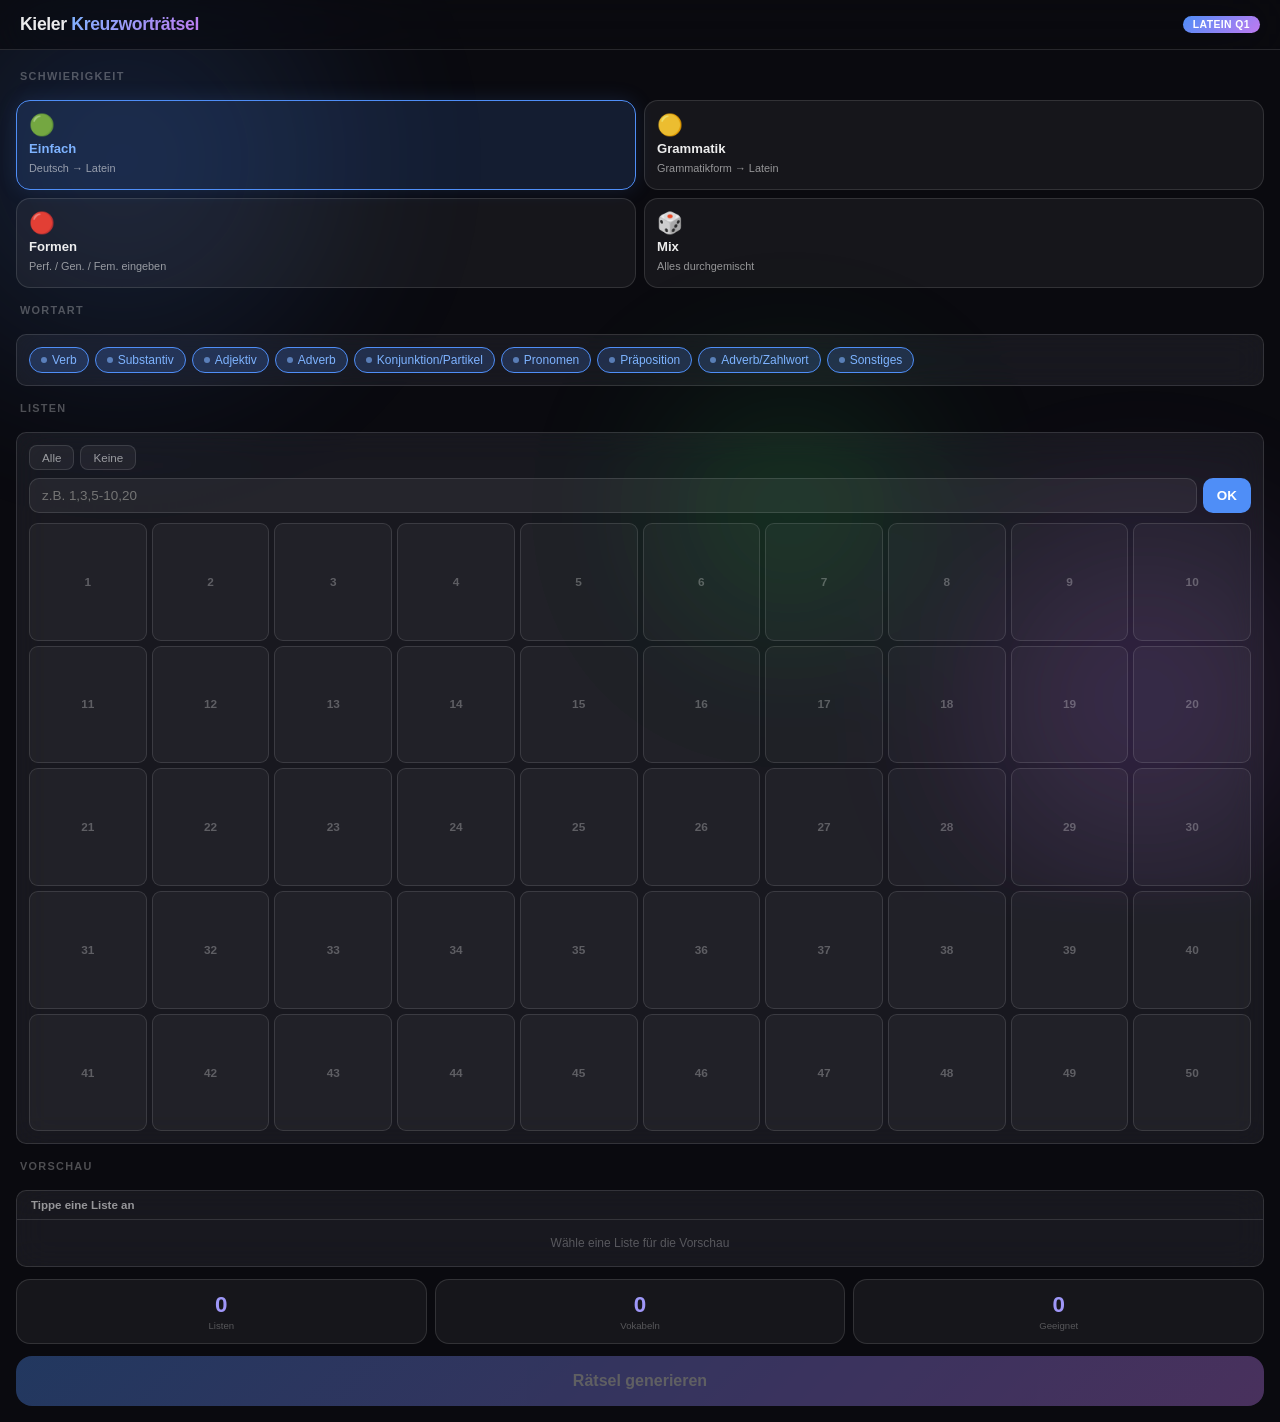
==== index.html @ fdb74901 "Rename kreuzwortratsel_latein.html to index.html" ====
<!DOCTYPE html>
<html lang="de">
<head>
<meta charset="UTF-8">
<meta name="viewport" content="width=device-width, initial-scale=1.0, viewport-fit=cover">
<title>Latein Kreuzworträtsel</title>
<style>
/* ── TOKENS ─────────────────────────────────────────────────────── */
:root {
  --bg0: #0a0a0f;
  --bg1: #111118;
  --tint: rgba(255,255,255,0.06);
  --tint2: rgba(255,255,255,0.10);
  --tint3: rgba(255,255,255,0.16);
  --border: rgba(255,255,255,0.12);
  --border2: rgba(255,255,255,0.20);
  --blue: #4f8ef7;
  --blue2: #7EB3FF;
  --purple: #bf7af0;
  --green: #30d158;
  --red: #ff453a;
  --amber: #ffd60a;
  --tx: rgba(255,255,255,0.92);
  --tx2: rgba(255,255,255,0.55);
  --tx3: rgba(255,255,255,0.28);
  --cs: 40px;
  --r: 16px;
  --r-sm: 10px;
  --blur: blur(24px) saturate(180%);
}

/* ── RESET ── */
*{box-sizing:border-box;margin:0;padding:0;-webkit-tap-highlight-color:transparent}
html,body{min-height:100dvh;background:var(--bg0);color:var(--tx);font-family:-apple-system,BlinkMacSystemFont,'SF Pro Display','Segoe UI',sans-serif;overscroll-behavior:none}

/* ── BACKGROUND BLOBS ── */
.bg-blobs{position:fixed;inset:0;pointer-events:none;z-index:0;overflow:hidden}
.blob{position:absolute;border-radius:50%;filter:blur(80px);opacity:0.18}
.blob1{width:500px;height:500px;background:radial-gradient(circle,#4f8ef7,transparent);top:-10%;left:-10%}
.blob2{width:400px;height:400px;background:radial-gradient(circle,#bf7af0,transparent);bottom:0;right:-5%}
.blob3{width:300px;height:300px;background:radial-gradient(circle,#30d158,transparent);top:40%;left:50%}

/* ── GLASS CARD ── */
.glass{
  background:rgba(255,255,255,0.07);
  backdrop-filter:var(--blur);
  -webkit-backdrop-filter:var(--blur);
  border:1px solid var(--border);
  border-radius:var(--r);
}
.glass-sm{
  background:rgba(255,255,255,0.06);
  backdrop-filter:blur(16px) saturate(160%);
  -webkit-backdrop-filter:blur(16px) saturate(160%);
  border:1px solid var(--border);
  border-radius:var(--r-sm);
}

/* ── LAYOUT ── */
#app{position:relative;z-index:1;min-height:100dvh;display:flex;flex-direction:column}
.view{display:none;flex-direction:column;flex:1}
.view.active{display:flex}

/* ── NAV BAR ── */
.nav{
  padding:env(safe-area-inset-top,14px) 20px 14px;
  padding-top:max(env(safe-area-inset-top),14px);
  display:flex;align-items:center;justify-content:space-between;gap:12px;
  background:rgba(10,10,15,0.7);
  backdrop-filter:blur(30px) saturate(180%);
  -webkit-backdrop-filter:blur(30px) saturate(180%);
  border-bottom:1px solid var(--border);
  flex-shrink:0;
  position:sticky;top:0;z-index:10;
}
.nav-title{font-size:1.1rem;font-weight:700;letter-spacing:-.02em}
.nav-title span{background:linear-gradient(135deg,var(--blue2),var(--purple));-webkit-background-clip:text;-webkit-text-fill-color:transparent;background-clip:text}
.nav-badge{
  font-size:.65rem;font-weight:700;letter-spacing:.04em;
  padding:3px 10px;border-radius:99px;
  background:linear-gradient(135deg,var(--blue),var(--purple));
  color:#fff;
}
.nav-back{
  display:flex;align-items:center;gap:5px;
  color:var(--blue2);font-size:.9rem;font-weight:600;
  background:none;border:none;cursor:pointer;padding:4px 2px;
}
.nav-back svg{width:8px;height:14px}

/* ── SETUP SCROLL ── */
.setup-scroll{flex:1;overflow-y:auto;padding:16px;padding-bottom:max(env(safe-area-inset-bottom),16px);display:flex;flex-direction:column;gap:12px}

/* ── SECTION HEADER ── */
.sec-label{font-size:.68rem;font-weight:700;color:var(--tx3);text-transform:uppercase;letter-spacing:.12em;padding:0 4px;margin-bottom:6px;margin-top:4px}

/* ── MODE CARDS ── */
.mode-grid{display:grid;grid-template-columns:1fr 1fr;gap:8px}
.mode-card{
  padding:14px 12px;border-radius:14px;
  background:rgba(255,255,255,0.05);
  border:1.5px solid var(--border);
  cursor:pointer;transition:all .15s;
  display:flex;flex-direction:column;gap:5px;
  -webkit-user-select:none;user-select:none;
}
.mode-card:active{transform:scale(.97)}
.mode-card.on{
  background:rgba(79,142,247,0.15);
  border-color:var(--blue);
  box-shadow:0 0 20px rgba(79,142,247,0.15);
}
.mc-icon{font-size:1.3rem;line-height:1}
.mc-name{font-size:.82rem;font-weight:700;color:var(--tx)}
.mc-desc{font-size:.68rem;color:var(--tx2);line-height:1.3}
.mode-card.on .mc-name{color:var(--blue2)}

/* ── PILL ROW ── */
.pill-row{display:flex;flex-wrap:wrap;gap:6px}
.pill{
  display:inline-flex;align-items:center;gap:5px;
  padding:5px 11px;border-radius:99px;
  border:1px solid var(--border);
  background:rgba(255,255,255,0.05);
  font-size:.75rem;color:var(--tx2);
  cursor:pointer;transition:all .15s;
  -webkit-user-select:none;user-select:none;
}
.pill.on{background:rgba(79,142,247,0.2);border-color:var(--blue);color:var(--blue2)}
.pill-dot{width:6px;height:6px;border-radius:50%;background:currentColor;opacity:.6}

/* ── LIST GRID ── */
.list-toolbar{display:flex;gap:6px;margin-bottom:8px;flex-wrap:wrap}
.btn-xs{
  padding:5px 12px;border-radius:8px;
  border:1px solid var(--border);
  background:rgba(255,255,255,0.05);
  color:var(--tx2);font-size:.73rem;cursor:pointer;
}
.btn-xs:active{background:rgba(255,255,255,0.1)}
.range-row{display:flex;gap:6px;margin-bottom:10px}
.range-row input{
  flex:1;padding:9px 12px;border-radius:10px;
  border:1px solid var(--border);
  background:rgba(255,255,255,0.06);
  color:var(--tx);font-size:.84rem;outline:none;
  font-family:inherit;
}
.range-row input:focus{border-color:var(--blue)}
.range-row button{
  padding:9px 14px;border-radius:10px;border:none;
  background:var(--blue);color:#fff;font-size:.84rem;cursor:pointer;font-weight:600;
}
.list-grid{display:grid;grid-template-columns:repeat(7,1fr);gap:5px}
@media(min-width:380px){.list-grid{grid-template-columns:repeat(8,1fr)}}
@media(min-width:480px){.list-grid{grid-template-columns:repeat(10,1fr)}}
.lb{
  aspect-ratio:1;border-radius:9px;
  border:1px solid var(--border);
  background:rgba(255,255,255,0.04);
  color:var(--tx3);font-size:.74rem;font-weight:600;
  cursor:pointer;transition:all .12s;
  display:flex;align-items:center;justify-content:center;
}
.lb:active{opacity:.7}
.lb.sel{background:rgba(79,142,247,0.25);border-color:var(--blue);color:var(--blue2)}

/* ── PREVIEW ── */
.preview-bd{max-height:160px;overflow-y:auto}
.prow{display:flex;justify-content:space-between;align-items:flex-start;padding:7px 14px;border-bottom:1px solid var(--border);gap:8px}
.prow:last-child{border-bottom:none}
.p-latin{font-size:.78rem;font-weight:600;color:var(--tx)}
.p-de{font-size:.68rem;color:var(--tx3);margin-top:1px}
.p-cat{font-size:.6rem;font-weight:700;padding:2px 6px;border-radius:99px;white-space:nowrap;flex-shrink:0}
.cv{background:rgba(79,142,247,.2);color:var(--blue2)}
.cs{background:rgba(191,122,240,.2);color:var(--purple)}
.ca{background:rgba(48,209,88,.2);color:var(--green)}
.cd{background:rgba(255,214,10,.2);color:var(--amber)}
.co{background:rgba(255,255,255,.08);color:var(--tx2)}

/* ── STATS ── */
.stats-row{display:flex;gap:8px}
.stat{
  flex:1;padding:12px 8px;text-align:center;border-radius:14px;
  background:rgba(255,255,255,0.05);border:1px solid var(--border);
}
.stat-n{font-size:1.4rem;font-weight:800;background:linear-gradient(135deg,var(--blue2),var(--purple));-webkit-background-clip:text;-webkit-text-fill-color:transparent;background-clip:text}
.stat-l{font-size:.6rem;color:var(--tx3);margin-top:2px}

/* ── GEN BUTTON ── */
.btn-gen{
  padding:16px;border-radius:16px;border:none;
  background:linear-gradient(135deg,var(--blue) 0%,var(--purple) 100%);
  color:#fff;font-size:1rem;font-weight:700;
  cursor:pointer;transition:all .2s;
  box-shadow:0 4px 24px rgba(79,142,247,.3);
  -webkit-user-select:none;user-select:none;
  flex-shrink:0;
}
.btn-gen:active{transform:scale(.98);box-shadow:0 2px 12px rgba(79,142,247,.25)}
.btn-gen:disabled{opacity:.35;cursor:not-allowed;transform:none;box-shadow:none}

/* ── PUZZLE VIEW ── */
.puzzle-scroll{flex:1;overflow-y:auto;padding:12px 12px max(env(safe-area-inset-bottom),16px);display:flex;flex-direction:column;gap:10px}

/* ── PUZZLE HEADER ── */
.pz-hdr{display:flex;align-items:center;justify-content:space-between;gap:8px;flex-wrap:wrap}
.pz-title{font-size:.9rem;font-weight:700;color:var(--tx2)}
.pz-acts{display:flex;gap:6px;flex-wrap:wrap}
.btn-pill{
  padding:7px 13px;border-radius:99px;
  border:1px solid var(--border);
  background:rgba(255,255,255,0.07);
  color:var(--tx2);font-size:.75rem;cursor:pointer;font-weight:600;
  transition:all .15s;
}
.btn-pill:active{background:rgba(255,255,255,0.14)}
.btn-pill.blue{background:rgba(79,142,247,.2);border-color:var(--blue);color:var(--blue2)}
.btn-pill.blue:active{background:rgba(79,142,247,.32)}

/* ── SCORE BAR ── */
.score-bar{
  display:flex;align-items:center;gap:12px;
  padding:12px 16px;border-radius:14px;
  background:rgba(255,255,255,0.05);border:1px solid var(--border);
}
.score-pct{font-size:1.5rem;font-weight:800;background:linear-gradient(135deg,var(--amber),var(--green));-webkit-background-clip:text;-webkit-text-fill-color:transparent;background-clip:text;min-width:44px}
.score-progress{flex:1}
.sp-label{font-size:.68rem;color:var(--tx3);margin-bottom:5px}
.sp-track{height:5px;background:rgba(255,255,255,.08);border-radius:99px;overflow:hidden}
.sp-fill{height:100%;background:linear-gradient(90deg,var(--blue),var(--green));border-radius:99px;transition:width .35s cubic-bezier(.4,0,.2,1);width:0%}

/* ── ACTIVE CLUE BAR ── */
.active-clue{
  padding:10px 14px;border-radius:12px;
  background:rgba(79,142,247,0.12);
  border:1px solid rgba(79,142,247,0.3);
  display:none;gap:10px;align-items:center;
}
.active-clue.show{display:flex}
.ac-num{font-size:.72rem;font-weight:800;color:var(--blue2);min-width:22px;flex-shrink:0}
.ac-body{flex:1;min-width:0}
.ac-clue{font-size:.82rem;color:var(--tx);line-height:1.3;word-break:break-word}
.ac-meta{font-size:.65rem;color:var(--tx3);margin-top:2px}
.ac-dir{font-size:.65rem;font-weight:700;color:var(--blue);flex-shrink:0}

/* ── GRID ── */
.grid-wrap{overflow:auto;-webkit-overflow-scrolling:touch}
.cw-grid{
  display:inline-grid;gap:2px;padding:5px;
  background:rgba(255,255,255,0.04);
  border:1px solid var(--border);
  border-radius:14px;
}
.cell{width:var(--cs);height:var(--cs);position:relative;flex-shrink:0}
.cell.blk{background:rgba(0,0,0,.5);border-radius:4px}
.cell.wht{
  background:rgba(255,255,255,0.07);
  border-radius:4px;
  border:1px solid var(--border);
  cursor:pointer;
  transition:background .1s,border-color .1s;
}
.cell.hi{background:rgba(79,142,247,.18);border-color:rgba(79,142,247,.5)!important}
.cell.sel{background:rgba(79,142,247,.32);border-color:var(--blue)!important}
.cell.ok{background:rgba(48,209,88,.15)!important;border-color:rgba(48,209,88,.5)!important}
.cell.ok input{color:var(--green)!important}
.cell.ng{background:rgba(255,69,58,.15)!important;border-color:rgba(255,69,58,.5)!important}
.cell.ng input{color:var(--red)!important}
.cell-num{position:absolute;top:2px;left:3px;font-size:.48rem;font-weight:700;color:var(--blue2);line-height:1;pointer-events:none;z-index:1;opacity:.85}
.cell input{
  position:absolute;inset:0;width:100%;height:100%;
  background:transparent;border:none;outline:none;
  text-align:center;font-size:.95rem;font-weight:700;color:var(--tx);
  cursor:pointer;text-transform:uppercase;font-family:inherit;
  padding-top:5px;-webkit-user-select:none;user-select:none;
  caret-color:transparent;
}

/* ── CLUE PANELS ── */
.clues-grid{display:grid;grid-template-columns:1fr 1fr;gap:8px}
@media(max-width:440px){.clues-grid{grid-template-columns:1fr}}
.clue-panel{border-radius:14px;overflow:hidden;background:rgba(255,255,255,0.04);border:1px solid var(--border)}
.clue-panel-hd{
  padding:8px 14px;
  background:rgba(255,255,255,.04);border-bottom:1px solid var(--border);
  font-size:.68rem;font-weight:700;color:var(--tx3);text-transform:uppercase;letter-spacing:.1em;
  display:flex;align-items:center;justify-content:space-between;
}
.clue-panel-hd .badge-cnt{color:var(--amber);font-weight:800}
.clue-list{display:flex;flex-direction:column}
.ci{
  padding:8px 12px;border-bottom:1px solid rgba(255,255,255,.04);
  display:flex;gap:8px;cursor:pointer;transition:background .1s;
  -webkit-user-select:none;user-select:none;
}
.ci:last-child{border-bottom:none}
.ci:active{background:rgba(255,255,255,.06)}
.ci.act{background:rgba(79,142,247,.1)}
.ci.done{opacity:.3}
.ci-num{font-size:.72rem;font-weight:800;color:var(--blue2);min-width:20px;padding-top:1px;flex-shrink:0}
.ci-body{flex:1;min-width:0}
.ci-clue{font-size:.78rem;color:var(--tx2);line-height:1.35}
.ci-meta{font-size:.62rem;color:var(--tx3);margin-top:2px;display:flex;gap:5px;align-items:center;flex-wrap:wrap}
.mode-tag{font-size:.58rem;font-weight:700;padding:1px 5px;border-radius:99px}
.mt-easy{background:rgba(48,209,88,.2);color:var(--green)}
.mt-gram{background:rgba(191,122,240,.2);color:var(--purple)}
.mt-conj{background:rgba(255,69,58,.2);color:var(--red)}

/* ── TOAST ── */
.toast{
  position:fixed;bottom:max(env(safe-area-inset-bottom),20px);
  left:50%;transform:translateX(-50%) translateY(16px);
  background:rgba(30,30,40,0.9);
  backdrop-filter:blur(20px);-webkit-backdrop-filter:blur(20px);
  border:1px solid var(--border2);border-radius:99px;
  padding:9px 20px;font-size:.8rem;color:var(--tx);
  box-shadow:0 8px 32px rgba(0,0,0,.4);
  opacity:0;transition:all .28s cubic-bezier(.4,0,.2,1);
  pointer-events:none;z-index:999;white-space:nowrap;
}
.toast.show{opacity:1;transform:translateX(-50%) translateY(0)}

/* ── HIDDEN INPUT ── */
.hidden-inp{position:fixed;opacity:0;width:1px;height:1px;top:50%;left:50%;pointer-events:none;font-size:16px;border:none;background:none;outline:none}

/* ── LOADING ── */
.loading-state{display:flex;flex-direction:column;align-items:center;justify-content:center;flex:1;gap:12px;padding:40px}
.loading-ring{width:36px;height:36px;border:3px solid rgba(255,255,255,.1);border-top-color:var(--blue);border-radius:50%;animation:spin .8s linear infinite}
.loading-txt{font-size:.88rem;color:var(--tx3)}
@keyframes spin{to{transform:rotate(360deg)}}

/* ── SCROLLBAR ── */
::-webkit-scrollbar{width:3px;height:3px}
::-webkit-scrollbar-track{background:transparent}
::-webkit-scrollbar-thumb{background:rgba(255,255,255,.1);border-radius:99px}

/* ── SEPARATOR ── */
hr.rule{border:none;border-top:1px solid var(--border);margin:2px 0}
</style>
</head>
<body>
<div class="bg-blobs"><div class="blob blob1"></div><div class="blob blob2"></div><div class="blob blob3"></div></div>
<div id="app">

<!-- ═══ SETUP VIEW ═══ -->
<div id="vSetup" class="view active">
  <div class="nav">
    <div class="nav-title">Kieler&nbsp;<span>Kreuzworträtsel</span></div>
    <div class="nav-badge">LATEIN Q1</div>
  </div>
  <div class="setup-scroll">

    <div class="sec-label">Schwierigkeit</div>
    <div class="mode-grid" id="modeGrid">
      <div class="mode-card on" data-m="easy" onclick="setMode('easy',this)">
        <div class="mc-icon">🟢</div><div class="mc-name">Einfach</div>
        <div class="mc-desc">Deutsch → Latein</div>
      </div>
      <div class="mode-card" data-m="gram" onclick="setMode('gram',this)">
        <div class="mc-icon">🟡</div><div class="mc-name">Grammatik</div>
        <div class="mc-desc">Grammatikform → Latein</div>
      </div>
      <div class="mode-card" data-m="conj" onclick="setMode('conj',this)">
        <div class="mc-icon">🔴</div><div class="mc-name">Formen</div>
        <div class="mc-desc">Perf. / Gen. / Fem. eingeben</div>
      </div>
      <div class="mode-card" data-m="mix" onclick="setMode('mix',this)">
        <div class="mc-icon">🎲</div><div class="mc-name">Mix</div>
        <div class="mc-desc">Alles durchgemischt</div>
      </div>
    </div>

    <div class="sec-label">Wortart</div>
    <div class="glass-sm" style="padding:12px"><div class="pill-row" id="catFilters"></div></div>

    <div class="sec-label">Listen</div>
    <div class="glass-sm" style="padding:12px">
      <div class="list-toolbar">
        <button class="btn-xs" onclick="selAll()">Alle</button>
        <button class="btn-xs" onclick="selNone()">Keine</button>
      </div>
      <div class="range-row">
        <input id="rangeIn" type="text" placeholder="z.B. 1,3,5-10,20" inputmode="text">
        <button onclick="applyRange()">OK</button>
      </div>
      <div class="list-grid" id="listGrid"></div>
    </div>

    <div class="sec-label">Vorschau</div>
    <div class="glass-sm" style="overflow:hidden;padding:0">
      <div style="padding:8px 14px;border-bottom:1px solid var(--border);display:flex;justify-content:space-between;align-items:center">
        <span style="font-size:.72rem;color:var(--tx2);font-weight:600" id="pvTitle">Tippe eine Liste an</span>
        <span style="font-size:.7rem;color:var(--blue2);font-weight:700" id="pvCount"></span>
      </div>
      <div class="preview-bd" id="pvBody">
        <div style="padding:16px;text-align:center;font-size:.75rem;color:var(--tx3)">Wähle eine Liste für die Vorschau</div>
      </div>
    </div>

    <div class="stats-row">
      <div class="stat"><div class="stat-n" id="stL">0</div><div class="stat-l">Listen</div></div>
      <div class="stat"><div class="stat-n" id="stW">0</div><div class="stat-l">Vokabeln</div></div>
      <div class="stat"><div class="stat-n" id="stF">0</div><div class="stat-l">Geeignet</div></div>
    </div>

    <button class="btn-gen" id="btnGen" onclick="generate()" disabled>Rätsel generieren</button>
  </div>
</div>

<!-- ═══ PUZZLE VIEW ═══ -->
<div id="vPuzzle" class="view">
  <div class="nav">
    <button class="nav-back" onclick="backToSetup()">
      <svg viewBox="0 0 8 14" fill="none"><path d="M7 1L1 7L7 13" stroke="currentColor" stroke-width="2" stroke-linecap="round"/></svg>
      Einstellungen
    </button>
    <div class="nav-badge" id="pzBadge">–</div>
  </div>
  <div class="puzzle-scroll" id="pzScroll">
    <div class="loading-state"><div class="loading-ring"></div><div class="loading-txt">Rätsel wird erstellt…</div></div>
  </div>
</div>

</div>
<input class="hidden-inp" id="hiddenInp" type="text" maxlength="2" autocomplete="off" autocorrect="off" autocapitalize="characters" spellcheck="false">
<div class="toast" id="toast"></div>

<script>
var VD={"1":[["similis","ähnlich","Adjektiv","similis, simile"],["animadvertere","bemerken / vorgehen gegen","Verb","animadvertō, animadvertī, animadversum in"],["impellere","antreiben, veranlassen","Verb","impellō, impulī, impulsum"],["prex","die Bitte","Substantiv","precis f"],["ubī","wo / sobald","Konjunktion/Partikel",""],["oppūgnāre","angreifen","Verb","oppūgnō, oppūgnāvī, oppūgnātum"],["memorāre","erwähnen, berichten","Verb","memorō, memorāvī, memorātum"],["māgnus","groß","Adjektiv","māgna, māgnum"],["causa","die Ursache, die Sache, der Prozess","Substantiv","causae f"],["ūsque","ununterbrochen / seit / bis zu","Adverb","Adv. / ūsque ā/ab / ūsque ad"],["homō","der Mensch","Substantiv","hominis m"],["praesēns","anwesend","Adjektiv","praesēns / Gen. praesentis"],["inīre","hineingehen, beginnen","Verb","ineō, iniī, initum"],["quārtus","der vierte","Adjektiv","quārta, quārtum"],["gerere","ausführen, tragen","Verb","gerō, gessī, gestum"],["adicere","hinzufügen","Verb","adiciō, adiēci, adiectum"],["prīmus","der erste / erstens, zuerst","Adjektiv","prīma, prīmum / prīmō Adv."],["aedis","der Tempel / Pl.: das Haus","Substantiv","aedis f"],["genus","das Geschlecht, die Art","Substantiv","generis n"],["libet","es gefällt","Verb","Perf. libuit"],["caelum","der Himmel","Substantiv","caelī n"],["afficere","versehen mit","Verb","afficiō, affēcī, affectum mit Abl."],["cōnsīdere","sich setzen","Verb","cōnsīdō, cōnsēdī, cōnsessum"],["propter","wegen","Präposition","mit Akk."],["ibī","dort","Konjunktion/Partikel",""]],"2":[["fōns","die Quelle, der Ursprung","Substantiv","fontis m"],["aliēnus","fremd","Adjektiv","aliēna, aliēnum"],["aequus","eben, gleich, gerecht","Adjektiv","aequa, aequum"],["quia","weil","Konjunktion/Partikel",""],["sēcum","mit sich, bei sich","Konjunktion/Partikel","#NAME?"],["amīcus","der Freund","Substantiv","amīcī m"],["centum","hundert","Adverb/Zahlwort","indeklinabel"],["adventus","die Ankunft","Substantiv","adventūs m"],["asper","rau, streng","Adjektiv","aspera, asperum"],["potēns","mächtig, stark","Adjektiv","potēns / Gen. potentis"],["cōnspectus","der Anblick, das Blickfeld","Substantiv","cōnspectūs m"],["nāscī","entstehen, geboren werden / die Tochter/der Sohn","Verb","nāscor, nātus sum / nāta/nātus"],["dominus","der Herr","Substantiv","dominī m"],["quandō","wann","Konjunktion/Partikel",""],["expellere","vertreiben, verbannen","Verb","expellō, expulī, expulsum"],["ē / ex","aus","Präposition","mit Abl."],["initium","der Anfang","Substantiv","initiī n"],["arx","die Burg","Substantiv","arcis f"],["dexter","der rechte","Adjektiv","dextra, dextrum"],["recitāre","vorlesen","Verb","recitō, recitāvī, recitātum"],["īgnōtus","unbekannt","Adjektiv","īgnōta, īgnōtum"],["coniūrātiō","die Verschwörung","Substantiv","coniūrātiōnis f"],["incēdere","hineingehen","Verb","incēdō, incessī, incessum"],["hic","dieser (hier)","Pronomen","haec, hoc / Gen. huius, Dat. huic"],["culpa","die Schuld","Substantiv","culpae f"]],"3":[["vīvus","lebendig","Adjektiv","vīva, vīvum"],["equitātus","die Reiterei","Substantiv","equitātūs m"],["senex","der alte Mann","Substantiv","senis m"],["amīca","die Freundin","Substantiv","amīcae f"],["ipse","(er) selbst","Adjektiv","ipsa, ipsum / Gen. ipsīus, Dat. ipsī"],["vestis","die Kleidung","Substantiv","vestis f"],["lūctus","die Trauer","Substantiv","lūctūs m"],["an","ob, oder etwa","Konjunktion/Partikel",""],["rogāre","bitten, fragen","Verb","rogō, rogāvī, rogātum"],["imperātor","der Feldherr, der Kaiser","Substantiv","imperātōris m"],["aciēs","das Heer (in Schlachtordnung)","Substantiv","aciēī f"],["vix","kaum","Konjunktion/Partikel",""],["quamobrem","warum","Konjunktion/Partikel",""],["nōbilis","adelig, vornehm, berühmt","Adjektiv","nōbilis, nōbile"],["permittere","erlauben, überlassen","Verb","permittō, permīsī, permissum"],["locāre","aufstellen, setzen","Verb","locō, locāvī, locātum"],["abīre","weggehen","Verb","abeō, abiī, abitum"],["trādere","übergeben, überliefern","Verb","trādō, trādidī, trāditum"],["occidere","umkommen","Verb","occidō, occidī, ---"],["sūmere","nehmen","Verb","sūmō, sūmpsī, sūmptum"],["caput","der Kopf, die Hauptstadt","Substantiv","capitis n"],["exter","ausländisch","Adjektiv","extera, exterum"],["aestās","der Sommer","Substantiv","aestātis f"],["dēserere","verlassen, im Stich lassen","Verb","dēserō, dēseruī, dēsertum"],["brevis","kurz","Adjektiv","brevis, breve"]],"4":[["pius","pflichtbewusst, fromm","Adjektiv","pia, pium"],["animus","das Herz, der Geist, der Mut","Substantiv","animī m"],["damnāre","verurteilen wegen","Verb","damnō, damnāvī, damnātum mit Gen."],["cāsus","der Fall, der Zufall","Substantiv","casūs m"],["cōnsequī","nachfolgen, erreichen","Verb","cōnsequor, cōnsecūtus sum"],["dubitāre","zweifeln, zögern","Verb","dubitō, dubitāvī, dubitātum"],["suspīciō","der Verdacht, die Vermutung","Substantiv","suspīciōnis f"],["vehī","sich fortbewegen, fahren","Verb","vehor, vectus sum"],["fingere","sich ausdenken","Verb","fingō, fīnxī, fictum"],["iste","dieser (da)","Pronomen","ista, istud / Gen. istīus, Dat. istī"],["cīvis","der Bürger","Substantiv","cīvis m"],["quod","weil, dass","Konjunktion/Partikel",""],["auctor","der Verursacher, der Anführer, der Verfasser","Substantiv","auctōris m"],["dēsinere","aufhören","Verb","dēsinō, dēsiī, dēsitum"],["patī","(er)leiden, ertragen, zulassen","Verb","patior, passus sum"],["āra","der Altar","Substantiv","ārae f"],["mors","der Tod","Substantiv","mortis f"],["at","aber, jedoch","Konjunktion/Partikel",""],["cōnsuētūdō","die Gewohnheit","Substantiv","cōnsuētūdinis f"],["tacēre","schweigen, verschweigen","Verb","taceō, tacuī, tacitum"],["cōnsistere","haltmachen, sich aufstellen","Verb","cōnsistō, cōnstitī, ---"],["crēdere","glauben, anvertrauen","Verb","crēdo, crēdidī, crēditum"],["dōs","die Mitgift","Substantiv","dōtis f"],["fūr","der Dieb","Substantiv","fūris m"],["mulier","die Frau","Substantiv","mulieris f"]],"5":[["tantus","so groß, so viel / nur","Adjektiv","tanta, tantum / tantum Adv."],["parcus","sparsam","Adjektiv","parca, parcum"],["velut","wie (zum Beispiel)","Konjunktion/Partikel",""],["magis","mehr","Adverb","Adv."],["sine","ohne","Präposition","mit Abl."],["vīta","das Leben","Substantiv","vitae f"],["flūmen","der Fluss","Substantiv","flūminis n"],["negōtium","die Aufgabe","Substantiv","negōtiī n"],["cēnsēre","meinen, einschätzen","Verb","cēnseō, cēnsuī, cēnsum"],["tuus","dein","Adjektiv","tua, tuum"],["cella","die Kammer, der Keller, der Tempelraum","Substantiv","cellae f"],["nōnnūllī","einige, manche","Sonstiges","nōnnūllae, nōnnūlla"],["celer","schnell","Adjektiv","celeris, celere"],["sīcut","(so) wie","Konjunktion/Partikel",""],["iactāre","schleudern / rühmen","Verb","iactō, iactāvī, iactātum"],["tegere","bedecken, verdecken, schützen","Verb","tegō, tēxī, tēctum"],["admittere","hinzuziehen, zulassen","Verb","admittō, admīsī, admissum"],["nī / nisī","wenn nicht, außer","Konjunktion/Partikel",""],["opus","die Arbeit, das Werk","Substantiv","operis n"],["malum","das Übel","Substantiv","malī n"],["addūcere","heranführen, veranlassen","Verb","addūcō, addūxī, adductum"],["simulācrum","die Nachbildung, das Bild","Substantiv","simulācrī n"],["scelerātus","verbrecherisch / der Verbrecher","Substantiv","scelerāta, scelerātum / scelerātī m Subst."],["quīcumque","wer auch immer","Pronomen","quaecumque, quodcumque"],["bōs","das Rind","Substantiv","bovis m / f"]],"6":[["classis","die Flotte","Substantiv","classis f"],["occupāre","besetzen","Verb","occupō, occupāvī, occupātum"],["cōgere","versammeln, zwingen","Verb","cōgō, coēgī, coāctum"],["vīs","die Gewalt, die Kraft, die Menge","Substantiv","Akk. vim, Abl. vī, Pl. vīrēs, vīrium f"],["discēdere","auseinandergehen, weggehen","Verb","discēdō, discessī, discessum"],["parum","(zu) wenig","Adverb","Adv."],["cavēre","sich hüten vor","Verb","caveō, cavī, cautum mit Akk."],["appellāre","nennen","Verb","appellō, appellāvī, appellātum"],["condere","gründen / aufbewahren, verbergen","Verb","condō, condidī, conditum"],["membrum","das Körperteil","Substantiv","membrī n"],["iūrāre","schwören","Verb","iūrō, iūrāvī, iūrātum"],["lībertās","die Freiheit","Substantiv","lībertātis f"],["hinc","von hier","Konjunktion/Partikel",""],["pēior","schlechter","Adjektiv","pēior, pēius"],["sōlācium","der Trost","Substantiv","sōlāciī n"],["cēnāre","essen","Verb","cēnō, cēnāvī, cēnātum"],["nōndum","noch nicht","Konjunktion/Partikel",""],["opīniō","die Meinung, der (gute) Ruf","Substantiv","opīniōnis f"],["historia","die Geschichte, die Geschichtsschreibung","Substantiv","historiae f"],["lingua","die Zunge, die Sprache","Substantiv","linguae f"],["trīgintā","dreißig","Adverb/Zahlwort","indeklinabel"],["ēdūcere","herausführen","Verb","ēdūcō, ēdūxī, ēductum"],["anus","die alte Frau","Substantiv","anūs f"],["occīdere","niederhauen, töten","Verb","occīdō, occīdī, occīsum"],["complēre","anfüllen","Verb","compleō, complēvī, complētum"]],"7":[["quamvīs","auch wenn / beliebig","Konjunktion/Partikel","mit Konj. / ---"],["senātor","der Senator","Substantiv","senātōris m"],["tempus","die (passende) Zeit / die Umstände","Substantiv","temporis n"],["adversus","entgegengesetzt, feindlich / gegen, entgegen","Adjektiv","adversa, adversum / mit Akk."],["sānē","tatsächlich, wirklich","Adverb","Adv."],["sī","wenn, falls","Konjunktion/Partikel",""],["spatium","die Zeit, der Raum, der Zeitraum","Substantiv","spatiī n"],["clāmor","das Geschrei, der Lärm","Substantiv","clāmōris m"],["accendere","anzünden, anfeuern","Verb","accendō, accendī, accēnsum"],["condūcere","zusammenführen, anwerben","Verb","condūcō, condūxī, conductum"],["aeternus","ewig","Adjektiv","aeterna, aeternum"],["praetor","der Prätor","Substantiv","praetōris m"],["clam","heimlich","Adverb","Adv."],["perspicere","genau betrachten, erkennen","Verb","perspiciō, perspēxī, perspectum"],["captīvus","gefangen / der Gefangene","Substantiv","captīva, captīvum / captīvī m"],["conicere","(zusammen)werfen, vermuten","Verb","coniciō, coniēcī, coniectum"],["cor","das Herz","Substantiv","cordis n"],["medius","der mittlere","Adjektiv","media, medium"],["dīligere","lieben, verehren","Verb","dīligō, dīlēxī, dīlēctum"],["refert","es ist wichtig für jemanden","Sonstiges","mit Gen."],["dīgnus","einer Sache würdig","Adjektiv","dīgna, dīgnum mit Abl."],["ille","jener","Pronomen","illa, illud / Gen. illīus, Dat. illī"],["vidērī","(er)scheinen","Verb","videor, vīsus sum"],["neglegere","nicht beachten, vernachlässigen","Verb","neglegō, neglēxī, neglēctum"],["nūptiae","die Hochzeit","Substantiv","nūptiārum f Pl."]],"8":[["posterus","der folgende / der letzte / schließlich","Adjektiv","postera, posterum / postrēmus / postrēmō Adv."],["commovēre","bewegen, veranlassen","Verb","commoveō, commōvī, commōtum"],["cōnspicere","erblicken","Verb","cōnspiciō, cōnspēxī, cōnspectum"],["frūctus","die Frucht, der Ertrag, der Nutzen","Substantiv","frūctūs m"],["mūtāre","verändern, verwandeln","Verb","mūtō, mūtāvī, mūtātum"],["ēicere","hinauswerfen, vertreiben","Verb","ēiciō, ēiēcī, ēiectum"],["pōnere","setzen, (auf)stellen, (hin)legen","Verb","pōnō, posuī, positum"],["cupere","wünschen","Verb","cupiō, cupīvī, cupītum"],["dolus","die List","Substantiv","dolī m"],["aestus","die Flut, die Hitze","Substantiv","aestūs m"],["senātus","der Senat","Substantiv","senātūs m"],["emere","kaufen","Verb","emō, ēmī, ēmptum"],["pār","gleich / ebenso, gleichzeitig","Adjektiv","pār / Gen. paris / pariter Adv."],["cōnsilium","die Beratung, der Rat, der Plan","Substantiv","cōnsiliī n"],["inānis","leer, wertlos","Adjektiv","inānis, ināne"],["ingēns","gewaltig, ungeheuer","Adjektiv","ingēns / Gen. ingentis"],["sēnsus","der Sinn, das Gefühl","Substantiv","sēnsūs m"],["avus","der Großvater","Substantiv","avī m"],["iuventūs","die Jugend","Substantiv","iuventūtis f"],["atque / ac","und","Konjunktion/Partikel",""],["cōnferre","zusammentragen, vergleichen","Verb","cōnferō, cōntulī, collātum"],["haerēre","hängen, steckenbleiben","Verb","haereō, haesī, ---"],["plūs","mehr","Adjektiv","plūs / Gen. plūris"],["cōnscius","eingeweiht in / der Mitwisser","Substantiv","cōnscia, cōnscium / cōnsciī m Subst."],["recēns","frisch, neu","Adjektiv","recēns / Gen. recentis"]],"9":[["compōnere","ordnen, abfassen, vergleichen","Verb","compōnō, composuī, compositum"],["quasi","gleichsam, als ob","Konjunktion/Partikel",""],["audācia","die Frechheit, die Kühnheit","Substantiv","audāciae f"],["ita","so","Konjunktion/Partikel",""],["circumdare","umgeben","Verb","circumdō, circumdedī, circumdatum"],["deinde","dann","Konjunktion/Partikel",""],["peccāre","einen Fehler machen, sündigen","Verb","peccō, peccāvī, peccātum"],["excēdere","hinausgehen","Verb","excēdō, excessī, excessum"],["amāre","lieben","Verb","amō, amāvī, amātum"],["iungere","verbinden, vereinigen","Verb","iungō, iūnxī, iūnctum"],["quisnam","wer denn","Konjunktion/Partikel",""],["tū","du","Pronomen","Dat. tibī, Akk./Abl. tē"],["agere","tun, handeln, betreiben","Verb","agō, ēgī, āctum"],["adhūc","bis jetzt, noch","Konjunktion/Partikel",""],["vulgō","allgemein","Adverb","Adv."],["dēferre","hinbringen, überbringen","Verb","dēferō, dētulī, dēlātum"],["īnfēlīx","unglücklich","Adjektiv","īnfēlīx / Gen. īnfēlīcis"],["flectere","biegen","Verb","flectō, flexī, flexum"],["iterum","wieder(um)","Konjunktion/Partikel",""],["puer","der Junge","Substantiv","puerī m"],["comperīre","erfahren","Verb","comperiō, comperī, compertum"],["committere","anvertrauen / veranstalten","Verb","committō, commīsī, commissum"],["aureus","golden","Adjektiv","aurea, aureum"],["legere","lesen, auswählen","Verb","legō, legī, lēctum"],["pudor","der Anstand","Substantiv","pudōris m"]],"10":[["sinere","(zu)lassen","Verb","sinō, sīvī, situm"],["hūc","hierhin","Konjunktion/Partikel",""],["ōrnāre","ausstatten, schmücken","Verb","ōrnō, ōrnāvī, ōrnātum"],["referre","zurückbringen, berichten","Verb","referō, rettulī, relātum"],["possidēre","besitzen","Verb","possideō, possēdī, possessum"],["pudet","es beschämt","Verb","Perf. puduit"],["imāgō","das Bild","Substantiv","imāginis f"],["metus","die Furcht","Substantiv","metūs m"],["imperāre","befehlen, herrschen über","Verb","imperō, imperāvī, imperātum mit Dat."],["contendere","sich anstrengen, kämpfen / eilen / behaupten","Verb","contendō, contendī, contentum"],["dīvīnus / dīvus","göttlich","Adjektiv","dīvīna, dīvīnum / dīva, dīvum"],["laus","das Lob, der Ruhm","Substantiv","laudis f"],["paulō / paulum","ein wenig","Adverb","Adv."],["extrā","außerhalb von","Präposition","mit Akk."],["obsecrāre","anflehen","Verb","obsecrō, obsecrāvī, obsecrātum"],["currus","der Wagen","Substantiv","currūs m"],["omittere","aufgeben, weglassen","Verb","omittō, omīsī, omissum"],["ruere","eilen, stürmen, stürzen","Verb","ruō, ruī, rutum"],["dēdere","übergeben, ausliefern","Verb","dēdō, dēdidī, dēditum"],["aedificāre","bauen","Verb","aedificō, aedificāvī, aedificātum"],["scelus","das Verbrechen","Substantiv","sceleris n"],["līber","frei","Adjektiv","lībera, līberum"],["verbum","das Wort, die Äußerung","Substantiv","verbī n"],["lectus","das Bett, die Liege","Substantiv","lectī m"],["-ve","oder","Konjunktion/Partikel",""]],"11":[["ob","wegen, für","Präposition","mit Akk."],["latus","die Seite, die Flanke","Substantiv","lateris n"],["trānsīre","hinübergehen, überschreiten","Verb","trānseō, trānsiī, trānsitum"],["offerre","entgegenbringen, anbieten","Verb","offerō, obtulī, oblātum"],["reliquus","übrig","Adjektiv","reliqua, reliquum"],["dēesse","abwesend sein, fehlen","Sonstiges","dēsum, dēfuī, ---"],["esse","sein, sich befinden","Sonstiges","sum, fuī, ---"],["pars","der Teil, die Seite","Substantiv","partis f"],["nōlle","nicht wollen","Verb","nōlō, nōluī, ---"],["dēscendere","herabsteigen","Verb","dēscendō, dēscendī, dēscēnsum"],["procul","(von) fern","Konjunktion/Partikel",""],["exemplum","das Beispiel, das Vorbild","Substantiv","exemplī n"],["sacerdōs","der Priester / die Priesterin","Substantiv","sacerdōtis m / f"],["sequī","jemandem folgen","Verb","sequor, secūtus sum mit Akk."],["mōns","der Berg","Substantiv","montis m"],["forte","zufällig","Adverb","Adv."],["dē","von, über","Präposition","mit Abl."],["vīcus","das Dorf, die Gasse","Substantiv","vīcī m"],["plēbs","das (einfache) Volk","Substantiv","plēbis f"],["cōnfīdere","vertrauen","Verb","cōnfīdō, cōnfīsus sum"],["subitō","plötzlich","Adverb","Adv."],["turbāre","durcheinanderbringen","Verb","turbō, turbāvī, turbātum"],["paene","fast","Konjunktion/Partikel",""],["fīdūcia","das Vertrauen","Substantiv","fīdūciae f"],["parcere","jemanden schonen, etwas sparen","Verb","parcō, pepercī, --- mit Dat."]],"12":[["prō","für, anstelle von","Präposition","mit Abl."],["sīdus","der Stern, das Sternbild","Substantiv","sīderis n"],["dīves","reich","Adjektiv","dīves / Gen. dīvitis"],["orbis","der (Kreis)lauf / der Erdkreis, die Welt","Substantiv","orbis m"],["prīnceps","der führende Mann","Substantiv","prīncipis m"],["laetus","fröhlich","Adjektiv","laeta, laetum"],["incertus","unsicher","Adjektiv","incerta, incertum"],["pectus","die Brust, das Herz","Substantiv","pectoris n"],["spīritus","der Atem, der Geist","Substantiv","spiritūs m"],["multī","viele / (um) viel / viel, sehr","Adverb","multae, multa / multō/multum Adv."],["tribuere","zuteilen, schenken","Verb","tribuō, tribuī, tribūtum"],["gladius","das Schwert","Substantiv","gladiī m"],["prīvātus","privat, persönlich","Adjektiv","prīvāta, prīvātum"],["turpis","hässlich, schändlich","Adjektiv","turpis, turpe"],["ēiusmodī","derartig, so beschaffen","Adverb/Zahlwort","indeklinabel"],["quīdam","ein (gewisser) / Pl.: einige","Pronomen","quaedam, quoddam Adj. / quiddam Subst."],["rēgnum","die Königsherrschaft, das Königreich","Substantiv","rēgnī n"],["comes","der Begleiter","Substantiv","comitis m"],["facinus","die Tat, die Untat","Substantiv","facinoris n"],["campus","das Feld","Substantiv","campī m"],["īnfestus","feindlich","Adjektiv","īnfesta, īnfestum"],["incendere","anzünden, anfeuern","Verb","incendō, incendī, incēnsum"],["hercule(s)","beim Herkules","Konjunktion/Partikel",""],["alere","ernähren, großziehen","Verb","alō, aluī, altum"],["dolēre","schmerzen / Schmerz empfinden","Verb","doleō, doluī, ---"]],"13":[["inquam","ich sag(t)e","Verb","3. Pers. Sg. inquit"],["neque / nec","und nicht, auch nicht / weder ... noch","Konjunktion/Partikel","neque…neque / nec…nec"],["suspicārī","vermuten","Verb","suspicor, suspicātus sum"],["perniciēs","das Verderben, die Vernichtung","Substantiv","perniciēī f"],["alter","der eine, der andere (von zweien)","Adjektiv","altera, alterum / Gen. alterīus"],["īgnārus","unwissend","Adjektiv","īgnāra, īgnārum"],["humus","der (Erd-)Boden","Substantiv","humī f"],["passus","der Schritt","Substantiv","passūs m"],["avāritia","der Geiz, die Habgier","Substantiv","avāritiae f"],["spērāre","hoffen, erwarten","Verb","spērō, spērāvī, spērātum"],["adiungere","hinzufügen, anschließen","Verb","adiungō, adiūnxī, adiūnctum"],["forīs","draußen","Konjunktion/Partikel",""],["studium","die Begeisterung, die Beschäftigung","Substantiv","studiī n"],["ūllus","irgendein","Adjektiv","ūlla, ūllum / Gen. ūllīus, Dat. ūllī"],["studēre","studieren, sich bemühen um","Verb","studeō, studuī, --- mit Dat."],["pāx","der Frieden","Substantiv","pācis f"],["fēmina","die Frau","Substantiv","fēminae f"],["parēre","gehorchen","Verb","pareō, paruī, ---"],["ācer","scharf, heftig","Adjektiv","ācris, ācre"],["improbus","schlecht, unanständig","Adjektiv","improba, improbum"],["accipere","erhalten, annehmen","Verb","accipiō, accēpī, acceptum"],["cūnctī","alle (zusammen)","Sonstiges","cūnctae, cūncta"],["invenīre","(er)finden","Verb","inveniō, invēnī, inventum"],["hīc","hier","Konjunktion/Partikel",""],["iacēre","liegen","Verb","iaceō, iacuī, ---"]],"14":[["honestus","ehrenhaft","Adjektiv","honesta, honestum"],["fūnus","das Begräbnis, der Untergang","Substantiv","fūneris n"],["necessārius","notwendig","Adjektiv","necessāria, necessārium"],["praebēre","geben, hinhalten / sich zeigen","Verb","praebeō, praebuī, praebitum / sē praebēre"],["potis","stark, möglich / eher, lieber","Adjektiv","potis, pote / potius Adv."],["intrā","innerhalb von","Präposition","mit Akk."],["āctiō","die Tätigkeit","Substantiv","āctiōnis f"],["exīre","herausgehen","Verb","exeō, exiī, exitum"],["praeferre","vorziehen","Verb","praeferō, praetulī, praelātum"],["gemitus","das Seufzen","Substantiv","gemitūs m"],["mīlle","tausend","Substantiv","Sg. indeklinabel / Pl. mīlia, mīlium n"],["praedicāre","behaupten","Verb","praedicō, praedicāvī, praedicātum"],["leō","der Löwe","Substantiv","leōnis m"],["convertere","umwenden","Verb","convertō, convertī, conversum"],["dēfendere","abwehren, verteidigen","Verb","dēfendō, dēfendī, dēfēnsum"],["dēsīderāre","ersehnen","Verb","dēsīderō, dēsīderāvī, dēsīderātum"],["quālis","was für ein / solch ein ... wie","Adjektiv","quālis, quāle / tālis … quālis"],["ostendere","zeigen","Verb","ostendō, ostendī, ostentum"],["indicium","die Anzeige, das Zeichen","Substantiv","indiciī n"],["ūsus","der Nutzen, die Nutzung","Substantiv","ūsūs m"],["sinister","der linke","Adjektiv","sinistra, sinistrum"],["coniungere","verbinden, vereinigen","Verb","coniungō, coniūnxī, coniūnctum"],["fātum","der Götterspruch, das Schicksal","Substantiv","fātī n"],["eques","der Reiter","Substantiv","equitis m"],["audēre","wagen","Verb","audeō, ausus sum"]],"15":[["inter","zwischen, unter, während","Präposition","mit Akk."],["sēdēs","der (Wohn-)Sitz","Substantiv","sēdis f"],["lūmen","das (Augen-)Licht","Substantiv","lūminis n"],["persequī","verfolgen","Verb","persequor, persecūtus sum"],["cūria","die Kurie (Sitzungsgebäude des Senats)","Substantiv","cūriae f"],["urbs","die Stadt (Rom)","Substantiv","urbis f"],["apud","(nahe) bei","Präposition","mit Akk."],["exercitus","das Heer","Substantiv","exercitūs m"],["aliter","anders, sonst","Konjunktion/Partikel",""],["victōria","der Sieg","Substantiv","victōriae f"],["epistula","der Brief","Substantiv","epistulae f"],["optāre","wünschen","Verb","optō, optāvī, optātum"],["dēpōnere","ablegen","Verb","dēpōnō, dēposuī, dēpositum"],["nēve / neu","und nicht, auch nicht","Konjunktion/Partikel",""],["sermō","die Äußerung, das Gespräch, die Sprache","Substantiv","sermōnis m"],["plūrēs","mehrere","Adjektiv","plūrēs, plūra"],["grandis","groß, bedeutend","Adjektiv","grandis, grande"],["Rōmānus","römisch / der Römer","Substantiv","Rōmāna, Rōmānum / Rōmānī m Subst."],["corrumpere","verderben, bestechen","Verb","corrumpō, corrūpī, corruptum"],["cārus","lieb, teuer","Adjektiv","cāra, cārum"],["tuērī","anschauen, schützen","Verb","tueor, tuitus sum"],["fugere","fliehen, meiden","Verb","fugiō, fūgī, ---"],["dēmōnstrāre","zeigen, beweisen","Verb","dēmōnstrō, dēmōnstrāvī, dēmōnstrātum"],["virtūs","die Tugend, die Tüchtigkeit, die Tapferkeit","Substantiv","virtūtis f"],["remanēre","(zurück)bleiben","Verb","remaneō, remānsī, ---"]],"16":[["populus","das Volk","Substantiv","populī m"],["oculus","das Auge","Substantiv","oculī m"],["celeritās","die Schnelligkeit","Substantiv","celeritātis f"],["religiō","die Frömmigkeit, der Glaube, die (Gottes-)Verehrung","Substantiv","religiōnis f"],["fallere","täuschen, betrügen","Verb","fallō, fefellī, ---"],["sinus","der Bogen, die Brust, die Bucht","Substantiv","sinūs m"],["dea","die Göttin","Substantiv","deae f"],["portus","der Hafen","Substantiv","portūs m"],["marītus","der Ehemann","Substantiv","marītī m"],["diēs","der Tag","Substantiv","diēī m"],["putāre","glauben, meinen / halten für","Verb","putō, putāvī, putātum"],["querī","klagen, (sich) beklagen","Verb","queror, questus sum"],["cēna","die Mahlzeit","Substantiv","cēnae f"],["cōnsulere","um Rat fragen / sorgen für","Verb","cōnsulō, cōnsuluī, cōnsultum mit Akk./Dat."],["īra","der Zorn","Substantiv","īrae f"],["officium","die Pflicht, der Dienst","Substantiv","officiī n"],["respondēre","antworten","Verb","respondeō, respondī, respōnsum"],["egō","ich","Pronomen","Dat. mihī, Akk./Abl. mē"],["ēgredī","herausgehen","Verb","ēgredior, ēgressus sum"],["soror","die Schwester","Substantiv","sorōris f"],["lātus","breit, weit","Adjektiv","lāta, lātum"],["versārī","sich aufhalten","Verb","versor, versātus sum"],["hospes","der Gast, der Gastgeber","Substantiv","hospitis m"],["ōdisse","hassen","Verb","---, ōdī, ōsum"],["bibere","trinken","Verb","bibō, bibī"]],"17":[["opportūnus","geeignet, günstig","Adjektiv","opportūna, opportūnum"],["cōnsul","der Konsul","Substantiv","cōnsulis m"],["turris","der Turm","Substantiv","turris f"],["libenter","gern","Konjunktion/Partikel",""],["plūrimī","die meisten / am meisten","Adverb","plūrimae, plūrima / plūrimum Adv."],["manus","die Hand / die Schar","Substantiv","manūs f"],["exspectāre","(er)warten","Verb","exspectō, exspectāvī, exspectātum"],["idōneus","geeignet, passend","Adjektiv","idōnea, idōneum"],["stultus","dumm","Adjektiv","stulta, stultum"],["aliquis","irgendjemand","Pronomen","aliquid / Gen. alicuius"],["dēficere","schwach werden, zu Ende gehen, verlassen","Verb","dēficiō, dēfēcī, dēfectum"],["prōtinus","sofort","Konjunktion/Partikel",""],["nūntiāre","melden","Verb","nūntiō, nūntiāvī, nūntiātum"],["persuādēre","jemanden überreden, überzeugen","Verb","persuādeō, persuāsī, persuāsum mit Dat."],["mercēs","der Lohn","Substantiv","mercēdis f"],["habēre","haben, halten (für)","Verb","habeō, habuī, habitum"],["beneficium","die gute Tat","Substantiv","beneficiī n"],["ingenium","die Begabung, der Charakter","Substantiv","ingeniī n"],["familiāris","freundschaftlich, vertraut / der Freund","Substantiv","familiāris, familiāre Adj. / familiāris m Subst."],["septimus","der siebte","Adjektiv","septima, septimum"],["bellum","der Krieg","Substantiv","bellī n"],["tangere","berühren","Verb","tangō, tetigī, tāctum"],["praeceps","steil / schnell, überstürzt","Adjektiv","praeceps / Gen. praecipitis"],["resistere","Widerstand leisten","Verb","resistō, restitī, ---"],["falsus","falsch","Adjektiv","falsa, falsum"]],"18":[["frōns","die Stirn, die Vorderseite","Substantiv","frontis m"],["venīre","kommen","Verb","veniō, vēnī, ventum"],["minor","kleiner / weniger","Adverb","minor, minus / minus Adv."],["sponte meā","von selbst","Sonstiges","sponte tuā, sponte suā"],["mātūrus","reif","Adjektiv","mātūra, mātūrum"],["armātus","bewaffnet","Adjektiv","armāta, armātum"],["quotiēns","wie oft, so oft","Konjunktion/Partikel",""],["dare","geben","Verb","dō, dedī, datum"],["vērus","wahr, echt, richtig / wirklich, aber","Adjektiv","vēra, vērum / vērō Adv."],["tam","so / so … wie","Konjunktion/Partikel","tam … quam"],["mēcum","mit mir","Konjunktion/Partikel","#NAME?"],["repetere","zurückfordern, wiederholen","Verb","repetō, repetīvī, repetītum"],["loquī","sprechen","Verb","loquor, locūtus sum"],["cognōscere","erkennen","Verb","cognōscō, cognōvī, cognitum"],["incolumis","unverletzt, wohlbehalten","Adjektiv","incolumis, incolume"],["īgnōrāre","nicht kennen, nicht wissen","Verb","īgnōrō, īgnōrāvī, īgnōrātum"],["occultus","geheim, verborgen","Adjektiv","occulta, occultum"],["silva","der Wald","Substantiv","silvae f"],["flēre","(be)weinen","Verb","fleō, flēvī, flētum"],["dēlectāre","erfreuen","Verb","dēlectō, dēlectāvī, delectātum"],["nōmināre","nennen","Verb","nōminō, nōmināvī, nōminātum"],["cupidus","(be)gierig nach","Adjektiv","cupida, cupidum mit Gen."],["lēgātus","der Gesandte","Substantiv","lēgātī m"],["cūra","die Sorge, die Pflege","Substantiv","cūrae f"],["īnsula","die Insel / der Wohnblock","Substantiv","īnsulae f"]],"19":[["posteā","später","Adverb","Adv."],["prōdūcere","(vor)führen","Verb","prōdūcō, prōdūxī, prōductum"],["beātus","glücklich","Adjektiv","beāta, beātum"],["petere","erstreben, bitten, verlangen","Verb","petō, petīvī, petītum"],["nūbere","jemanden heiraten","Verb","nūbō, nūpsī, nūptum mit Dat."],["totiēns","so oft","Konjunktion/Partikel",""],["frangere","zerbrechen","Verb","frangō, frēgī, frāctum"],["sīc","so","Konjunktion/Partikel",""],["dīvidere","teilen, trennen","Verb","dīvidō, dīvīsī, dīvīsum"],["placēre","gefallen / es gefällt","Verb","placeō, placuī, placitum / placet"],["intrāre","eintreten, betreten","Verb","intrō, intrāvī, intrātum"],["experīrī","erfahren, versuchen","Verb","experior, expertus sum"],["nō(vi)sse","wissen, kennen","Verb","---, nōvī, ---"],["morbus","die Krankheit","Substantiv","morbī m"],["īgnis","das Feuer","Substantiv","īgnis m"],["mēns","der Geist, der Verstand","Substantiv","mentis f"],["ut","wie / (so)dass, damit","Konjunktion/Partikel","mit Ind./Konj."],["māior","größer","Adjektiv","māior, māius"],["ēmittere","herausschicken, freilassen","Verb","ēmittō, ēmīsī, ēmissum"],["comprehendere","ergreifen, begreifen","Verb","comprehendō, comprehendī, comprehēnsum"],["abesse","weg sein","Sonstiges","absum, āfuī, ---"],["paucī","wenige","Sonstiges","paucae, pauca"],["equidem","ich allerdings","Konjunktion/Partikel",""],["īnstāre","bevorstehen, hart zusetzen","Verb","īnstō, īnstitī, ---"],["acerbus","bitter","Adjektiv","acerba, acerbum"]],"20":[["iūdex","der Richter","Substantiv","iūdicis m"],["speciēs","das Aussehen","Substantiv","speciēī f"],["stāre","stehen","Verb","stō, stetī, statum"],["anteā","vorher, früher","Adverb","Adv."],["sōl","die Sonne","Substantiv","sōlis m"],["addere","hinzufügen","Verb","addō, addidī, additum"],["attingere","berühren","Verb","attingō, attigī, attāctum"],["quīnque","fünf","Adverb/Zahlwort","indeklinabel"],["requīrere","suchen nach, fragen nach","Verb","requīrō, requīsīvī, requīsītum"],["castra","das Lager","Substantiv","castrōrum n Pl."],["-que","und / sowohl … als auch","Konjunktion/Partikel","-que … -que"],["memoria","die Erinnerung / die Zeit","Substantiv","memoriae f"],["precārī","bitten","Verb","precor, precātus sum"],["aspicere","erblicken","Verb","aspiciō, aspēxī, aspectum"],["inimīcus","feindlich / der Feind","Substantiv","inimīca, inimīcum / inimīcī m"],["forum","der Marktplatz","Substantiv","forī n"],["perdere","verlieren, zugrunde richten","Verb","perdō, perdidī, perditum"],["venia","die Gnade, die Verzeihung, die Erlaubnis","Substantiv","veniae f"],["nōs","wir","Sonstiges","Dat./Abl. nōbīs, Akk. nōs"],["commodum","die Bequemlichkeit, der Vorteil","Substantiv","commodī n"],["obtinēre","haben, halten","Verb","obtineō, obtinuī, obtentum"],["fatērī","bekennen","Verb","fateor, fassus sum"],["cornū","das Horn, der Heeresflügel","Substantiv","cornūs n"],["in","in, gegen / in, auf","Präposition","mit Akk. / mit Abl."],["miser","arm, elend","Adjektiv","misera, miserum"]],"21":[["inopia","der Mangel, die Not","Substantiv","inopiae f"],["imprīmīs","besonders, vor allem","Konjunktion/Partikel",""],["ergō","also","Konjunktion/Partikel",""],["sentīre","fühlen, meinen","Verb","sentiō, sēnsī, sēnsum"],["melior","besser","Adjektiv","melior, melius"],["equus","das Pferd","Substantiv","equī m"],["pauper","arm","Adjektiv","pauper / Gen. pauperis"],["lītus","der Strand, die Küste","Substantiv","lītoris n"],["nihil / nīl","nichts, gar nicht","Konjunktion/Partikel",""],["itaque","deshalb","Konjunktion/Partikel",""],["vetus","alt","Adjektiv","vetus / Gen. veteris"],["ōrāre","bitten, beten","Verb","ōrō, ōrāvī, ōrātum"],["bonum","das Gut(e)","Substantiv","bonī n"],["redīre","zurückgehen, zurückkehren","Verb","redeō, rediī, reditum"],["corpus","der Körper, der Leichnam","Substantiv","corporis n"],["saevus","wild, wütend","Adjektiv","saeva, saevum"],["prōmittere","versprechen","Verb","prōmittō, prōmīsī, promissum"],["iūcundus","angenehm, erfreulich","Adjektiv","iūcunda, iūcundum"],["et","und, auch / sowohl ... als auch","Sonstiges","et ... et"],["patēre","offenstehen, sich erstrecken","Verb","pateō, patuī, ---"],["anima","der Atem, die Seele, das Leben","Substantiv","animae f"],["lēgātiō","die Gesandtschaft","Substantiv","lēgātiōnis f"],["pretium","der Preis, der Wert, das Geld","Substantiv","pretiī n"],["mūnus","die Aufgabe, das Geschenk","Substantiv","mūneris n"],["nōmen","der Name","Substantiv","nōminis n"]],"22":[["posterī","die Nachkommen","Substantiv","posterōrum m"],["apertus","offen","Adjektiv","aperta, apertum"],["praesidium","der Schutz, der (Wach-)Posten","Substantiv","praesidiī n"],["inīquus","ungerecht","Adjektiv","inīqua, inīquum"],["vindicāre","bestrafen","Verb","vindicō, vindicāvī, vindicātum"],["ultrō","freiwillig, von sich aus","Adverb","Adv."],["āēr","die Luft","Substantiv","āeris m"],["decem","zehn","Adverb/Zahlwort","indeklinabel"],["supplicium","das Bitten, die Strafe, die Hinrichtung","Substantiv","suppliciī n"],["suus","sein, ihr","Adjektiv","sua, suum"],["vincere","(be)siegen","Verb","vincō, vīcī, victum"],["cōnscrībere","aufschreiben, verfassen","Verb","cōnscrībō, cōnscrīpsī, cōnscrīptum"],["saeculum","die Zeit, das Zeitalter","Substantiv","saeculī n"],["laetitia","die Freude","Substantiv","laetitiae f"],["tempestās","der Sturm, das (Un-)Wetter","Substantiv","tempestātis f"],["locus","der Ort","Substantiv","locī m, Pl. loca n"],["nūmen","die Gottheit, der göttliche Wille","Substantiv","nūminis n"],["iūdicāre","(be)urteilen","Verb","iūdicō, iudicāvī, iūdicātum"],["circum","um ... herum","Präposition","mit Akk."],["fābula","die Erzählung, die Geschichte, das Theaterstück","Substantiv","fābulae f"],["via","der Weg, die Straße","Substantiv","viae f"],["accidere","geschehen","Verb","accidō, accidī, ---"],["āmittere","aufgeben, verlieren","Verb","āmittō, āmīsī, āmissum"],["aestimāre","einschätzen","Verb","aestimō, aestimāvī, aestimātum"],["exstinguere","auslöschen, vernichten","Verb","exstinguō, extīnxī, extīnctum"]],"23":[["servāre","retten vor","Verb","servō, servāvī, servātum ā/ab"],["gravis","schwer, ernst","Adjektiv","gravis, grave"],["cōnārī","versuchen","Verb","cōnor, cōnātus sum"],["pater","der Vater / die Senatoren","Substantiv","patris m / patrēs cōnscrīptī m Pl."],["dēligere","auswählen","Verb","dēligō, dēlēgī, dēlectum"],["vīnum","der Wein","Substantiv","vīnī n"],["grātus","dankbar, willkommen","Adjektiv","grāta, grātum"],["corripere","ergreifen, an sich reißen","Verb","corripiō, corripuī, correptum"],["satis","genug","Adverb","Adv."],["potestās","die Macht, die Amtsgewalt","Substantiv","potestātis f"],["etsī","auch wenn","Konjunktion/Partikel",""],["supplex","bittend","Adjektiv","supplex / Gen. supplicis"],["immortālis","unsterblich","Adjektiv","immortālis, immortāle"],["salūs","die Gesundheit, die Rettung, das Glück / der Gruß","Substantiv","salūtis f"],["exigere","fordern, vollenden","Verb","exigō, exēgī, exāctum"],["collum","der Hals","Substantiv","collī n"],["quattuor","vier","Adverb/Zahlwort","indeklinabel"],["tēctum","das Dach, das Haus","Substantiv","tēctī n"],["līberī","die Kinder","Substantiv","līberōrum m Pl."],["premere","(unter)drücken, bedrängen","Verb","premō, pressī, pressum"],["crīmen","das Verbrechen, die Beschuldigung","Substantiv","crīminis n"],["auctōritās","das Ansehen, der Einfluss, die Macht","Substantiv","auctōritātis f"],["tēcum","mit dir","Konjunktion/Partikel","#NAME?"],["honor / honōs","die Ehre, das Ehrenamt","Substantiv","honōris m"],["aurum","das Gold","Substantiv","aurī n"]],"24":[["opera","die Arbeit","Substantiv","operae f"],["summus","der oberste, der höchste","Adjektiv","summa, summum"],["paulātim","allmählich","Adverb","Adv."],["īnsequī","(ver)folgen","Verb","īnsequor, īnsecūtus sum"],["necesse est","es ist notwendig","Konjunktion/Partikel",""],["noster","unser","Adjektiv","nostra, nostrum"],["aura","die Luft","Substantiv","aurae f"],["ēgregius","hervorragend","Adjektiv","ēgregia, ēgregium"],["alius","ein anderer / der eine … der andere","Sonstiges","alia, aliud / Gen. alterīus"],["saxum","der Fels, der Stein","Substantiv","saxī n"],["condiciō","die Bedingung, die Lage","Substantiv","condiciōnis f"],["ūnus","ein (einziger) / zusammen","Adjektiv","ūna, ūnum / Gen. ūnīus / ūnā Adv."],["iūs","das Recht","Substantiv","iūris n"],["ars","die Kunst, die Eigenschaft","Substantiv","artis f"],["porta","die Tür","Substantiv","portae f"],["dīligēns","sorgfältig","Adjektiv","dīligēns / Gen. dīligentis"],["malus","schlecht","Adjektiv","mala, malum / male Adv."],["mortuus","tot","Adjektiv","mortua, mortuum"],["ōtium","die Freizeit, die Freizeitbeschäftigung","Substantiv","ōtiī n"],["dēbēre","müssen, sollen, schulden","Verb","dēbeō, dēbuī, dēbitum"],["ferrum","das Eisen, die Waffe (aus Eisen), das Schwert","Substantiv","ferrī n"],["impetus","der Angriff, der Schwung","Substantiv","impetūs m"],["nūper","neulich","Konjunktion/Partikel",""],["flāgitium","die Schande, die Schandtat","Substantiv","flāgitiī n"],["rēgius","königlich","Adjektiv","rēgia, rēgium"]],"25":[["per","durch","Präposition","mit Akk."],["valē","lebe wohl","Konjunktion/Partikel",""],["cēterī","die übrigen / übrigens","Adverb","cēterae, cētera / cēterum Adv."],["narrāre","erzählen","Verb","narrō, narrāvī, narrātum"],["amīcitia","die Freundschaft","Substantiv","amīcitiae f"],["posse","können","Sonstiges","possum, potuī, ---"],["eō","dorthin","Konjunktion/Partikel",""],["vehere","tragen, herbeibringen","Verb","vehō, vēxī, vectum"],["pulcher","schön","Adjektiv","pulchra, pulchrum"],["testis","der Zeuge / die Zeugin","Substantiv","testis m / f"],["redūcere","zurückführen, zurückziehen","Verb","redūcō, redūxī, reductum"],["nōbilitās","der Adel, die Berühmtheit","Substantiv","nōbilitātis f"],["dux","der Anführer","Substantiv","ducis m"],["voluptās","die Lust, das Vergnügen","Substantiv","voluptātis f"],["colere","pflegen, bebauen / verehren","Verb","colō, coluī, cultum"],["vertere","drehen, wenden","Verb","vertō, vertī, versum"],["spargere","ausstreuen, bespritzen, verbreiten","Verb","spargō, sparsī, sparsum"],["mōtus","die Bewegung","Substantiv","motūs m"],["antīquus","alt","Adjektiv","antīqua, antīquum"],["ēdere","herausgeben","Verb","ēdō, ēdidī, ēditum"],["āiō","ich sag(t)e","Verb","3. Pers. Sg. ait, Pl. āiunt"],["ferē","fast","Konjunktion/Partikel",""],["adīre","herantreten (an)","Verb","adeō, adiī, aditum"],["incendium","der Brand","Substantiv","incendiī n"],["rīdēre","(aus)lachen","Verb","rīdeō, rīsī, rīsum"]],"26":[["solvere","lösen, bezahlen","Verb","solvō, solvī, solūtum"],["proficīscī","aufbrechen, reisen","Verb","proficīscor, profectus sum"],["incrēdibilis","unglaublich","Adjektiv","incrēdibilis, incrēdibile"],["victor","der Sieger","Substantiv","victōris m"],["ōrātiō","die Rede","Substantiv","ōrātiōnis f"],["famēs","der Hunger","Substantiv","famis f"],["pecus","das Vieh","Substantiv","pecoris n"],["oppidum","die Stadt","Substantiv","oppidī n"],["ūniversus","gesamt / Pl.: alle zusammen","Adjektiv","ūniversa, ūniversum"],["salvus","gesund, unversehrt","Adjektiv","salva, salvum"],["quō","wohin / je ... desto","Konjunktion/Partikel","quō … eō"],["iugum","der (Berg-)Rücken, das Joch","Substantiv","iugī n"],["memor","in Erinnerung an","Adjektiv","memor / Gen. memoris mit Gen."],["sīgnum","das Zeichen","Substantiv","sīgnī n"],["numquam","niemals","Konjunktion/Partikel",""],["lēx","das Gesetz","Substantiv","lēgis f"],["portāre","tragen, bringen","Verb","portō, portāvī, portātum"],["aes aliēnum","die Schulden","Substantiv","aeris aliēnī n Sg."],["īnstruere","ausstatten, vorbereiten, unterrichten","Verb","īnstruō, īnstrūxī, īnstrūctum"],["latēre","verborgen sein","Verb","lateō, latuī, ---"],["utinam","hoffentlich, wenn doch","Konjunktion/Partikel",""],["tergum","der Rücken","Substantiv","tergī n"],["rēctus","gerade, richtig / geradeaus, richtig","Adjektiv","rēcta, rēctum / rēctē Adv."],["carmen","das Lied, das Gedicht","Substantiv","carminis n"],["vīlla","das (Land-)Haus","Substantiv","vīllae f"]],"27":[["dulcis","süß","Adjektiv","dulcis, dulce"],["brevī (tempore)","nach kurzer Zeit","Konjunktion/Partikel",""],["repente","plötzlich","Adverb","Adv."],["parēns","der Vater / die Mutter / Pl.: die Eltern","Substantiv","parentis m / f"],["vīvere","leben","Verb","vīvō, vīxī, ---"],["umquam","jemals","Konjunktion/Partikel",""],["augēre","vergrößern, vermehren","Verb","augeō, auxī, auctum"],["metuere","(sich) fürchten","Verb","metuō, metuī, ---"],["fidēs","der Glaube, die Treue, das Vertrauen","Substantiv","fideī f"],["dīversus","verschiedenartig, feindlich","Adjektiv","dīversa, dīversum"],["mox","bald, dann","Konjunktion/Partikel",""],["auris","das Ohr","Substantiv","auris f"],["quemadmodum","wie, auf welche Weise","Konjunktion/Partikel",""],["nē","dass nicht, damit nicht / nicht einmal","Konjunktion/Partikel","mit Konj. / nē … quidem"],["circiter","ungefähr","Adverb","Adv."],["pūblicus","öffentlich, staatlich","Adjektiv","pūblica, pūblicum"],["aes","das Erz, das Geld","Substantiv","aeris n"],["sē","sich","Sonstiges","Akk. / Abl."],["timēre","(sich) fürchten","Verb","timeō, timuī, ---"],["aut","oder / entweder ... oder","Konjunktion/Partikel","aut … aut"],["vultus","das Gesicht, die Miene","Substantiv","vultūs m"],["hortārī","auffordern","Verb","hortor, hortātus sum"],["hōra","die Stunde","Substantiv","hōrae f"],["quisquam","irgendjemand","Sonstiges","quaequam, quidquam"],["sērus","(zu) spät","Adjektiv","sēra, sērum"]],"28":[["ēripere","entreißen","Verb","ēripiō, ēripuī, ēreptum"],["superī","die Götter","Substantiv","superōrum m Pl."],["ager","der Acker, das Gebiet","Substantiv","agrī m"],["cōnfirmāre","festigen","Verb","cōnfirmō, cōnfirmāvī, cōnfirmātum"],["tamen","dennoch","Konjunktion/Partikel",""],["difficilis","schwierig","Adjektiv","difficilis, difficile"],["saepe","oft","Konjunktion/Partikel",""],["voluntās","der Wille","Substantiv","voluntātis f"],["caedēs","der Mord","Substantiv","caedis f"],["imperium","der Befehl, die Herrschaft, das Reich","Substantiv","imperiī n"],["pessimus","der schlechteste","Adjektiv","pessima, pessimum"],["arma","die Waffen","Substantiv","armōrum n Pl."],["rapere","rauben, wegreißen","Verb","rapiō, rapuī, raptum"],["mīles","der Soldat","Substantiv","mīlitis m"],["sustinēre","ertragen, standhalten","Verb","sustineō, sustinuī, ---"],["singulus","je ein, jeder einzelne","Adjektiv","singula, singulum"],["dūrus","hart","Adjektiv","dūra, dūrum"],["dōnum","das Geschenk","Substantiv","dōnī n"],["pellere","schlagen, vertreiben","Verb","pellō, pepulī, pulsum"],["perīculum","die Gefahr","Substantiv","perīculī n"],["magistrātus","das Amt / der Beamte","Substantiv","magistrātūs m"],["comparāre","vergleichen","Verb","comparō, comparāvī, comparātum"],["quidem","zwar, jedenfalls / nicht einmal","Konjunktion/Partikel","nē … quidem"],["terrēre","erschrecken","Verb","terreō, terruī, territum"],["pollicērī","versprechen","Verb","polliceor, pollicitus sum"]],"29":[["iuvenis","der junge Mann","Substantiv","iuvenis m"],["amplus","weit, groß","Adjektiv","ampla, amplum"],["remittere","zurückschicken, loslassen","Verb","remittō, remīsī, remissum"],["tum / tunc","da, dann, damals","Konjunktion/Partikel",""],["cōnstāre","bestehen aus / es steht fest","Verb","cōnstō, cōnstītī, --- ē/ex / cōnstat"],["nex","der Mord, der Tod","Substantiv","necis f"],["īre","gehen","Verb","eō, iī, itum"],["opīnarī","meinen","Verb","opīnor, opīnātus sum"],["manēre","bleiben","Verb","maneō, mānsī, mānsum"],["surgere","aufstehen, sich erheben","Verb","surgō, surrēxī, surrēctum"],["audīre","hören","Verb","audiō, audīvī, audītum"],["post","nach, hinter / später","Präposition","mit Akk. / ---"],["praemium","die Belohnung","Substantiv","praemiī n"],["regiō","das Gebiet, die Gegend, die Richtung","Substantiv","regiōnis f"],["licentia","die Freiheit, die Willkür","Substantiv","licentiae f"],["perpetuus","ununterbrochen","Adjektiv","perpetua, perpetuum"],["bonus","gut","Adjektiv","bona, bonum / bene Adv."],["servīre","dienen, Sklave sein","Verb","serviō, servīvī, servītum"],["excitāre","aufwecken, aufscheuchen, aufrütteln","Verb","excitō, excitāvī, excitātum"],["levis","leicht, leichtsinnig","Adjektiv","levis, leve"],["prōrsus","geradewegs, durchaus","Konjunktion/Partikel",""],["fāma","der (gute/schlechte) Ruf","Substantiv","fāmae f"],["pervenīre","kommen","Verb","perveniō, pervēnī, perventum"],["colligere","sammeln","Verb","colligō, collēgī, collēctum"],["autem","aber, andererseits","Konjunktion/Partikel",""]],"30":[["tametsī","obwohl","Konjunktion/Partikel",""],["māter","die Mutter","Substantiv","mātris f"],["vīsere","besichtigen, besuchen","Verb","vīsō, vīsī, vīsum"],["morārī","(sich) aufhalten","Verb","moror, morātus sum"],["ratiō","die Vernunft, die Art und Weise","Substantiv","ratiōnis f"],["amor","die Liebe","Substantiv","amōris m"],["rēs publica","der Staat","Substantiv","reī publicae f"],["velle","wollen","Verb","volō, voluī, ---"],["opus est","etwas ist nötig","Präposition","mit Abl."],["ēvenīre","sich ereignen","Verb","ēveniō, ēvēnī, ēventum"],["probāre","gut finden, beweisen","Verb","probō, probavī, probātum"],["ōra","die Küste","Substantiv","ōrae f"],["rēx","der König","Substantiv","rēgis m"],["māiōrēs","die Vorfahren","Substantiv","māiōrum m Pl."],["tendere","spannen, ausstrecken, eilen","Verb","tendō, tetendī, tentum"],["dēcernere","beschließen","Verb","dēcernō, dēcrēvi, dēcrētum"],["vāstus","riesig / öde, verwüstet","Adjektiv","vāsta, vāstum"],["ārdēre","brennen","Verb","ārdeō, ārsī, ārsum"],["subīre","auf sich nehmen, herangehen","Verb","subeō, subiī, subitum"],["impedīre","(ver)hindern","Verb","impediō, impedīvī, impedītum"],["īdem","derselbe, der gleiche","Sonstiges","eadem, idem"],["domina","die Herrin","Substantiv","dominae f"],["pūgnāre","kämpfen","Verb","pūgnō, pūgnāvī, pūgnātum"],["tālis","solch ein / solch ein ... wie","Adjektiv","tālis, tāle / tālis … quālis"],["cūrāre","sich kümmern um","Verb","cūrō, cūrāvī, cūrātum mit Akk."]],"31":[["labor","die Arbeit","Substantiv","labōris m"],["aedificium","das Gebäude","Substantiv","aedificiī n"],["quis","wer","Konjunktion/Partikel",""],["grātia","der Dank, die Beliebtheit","Substantiv","grātiae f"],["unde","woher","Konjunktion/Partikel",""],["revocāre","zurückrufen","Verb","revocō, revocāvī, revocātum"],["nēmō","niemand","Adjektiv","Gen. nēminis / nūllius"],["iūdicium","das Gericht, das Urteil","Substantiv","iūdiciī n"],["moenia","die (Stadt-)Mauern","Substantiv","moenium n Pl."],["servitūs","die Sklaverei","Substantiv","servitūtis f"],["āvertere","abwenden, vertreiben","Verb","āvertō, āvertī, āversum"],["calamitās","der Schaden, das Unglück","Substantiv","calamitātis f"],["circumvenīre","umringen","Verb","circumveniō, circumvēnī, circumventum"],["rārus","selten","Adjektiv","rāra, rārum / rārō Adv."],["secundus","der zweite, günstig","Adjektiv","secunda, secundum"],["mortālis","sterblich / der Mensch","Substantiv","mortālis, mortāle Adj. / mortālis m Subst."],["exilium","die Verbannung","Substantiv","exiliī n"],["dīmittere","wegschicken, aufgeben","Verb","dīmittō, dīmisī, dīmissum"],["dēspērāre","die Hoffnung aufgeben, verzweifeln","Verb","dēspērō, dēspērāvī, dēspērātum"],["profectō","tatsächlich","Adverb","Adv."],["pertinēre","sich erstrecken bis, sich beziehen auf","Verb","pertineō, pertinuī, --- ad"],["praeter","außer","Präposition","mit Akk."],["gaudium","die Freude","Substantiv","gaudiī n"],["vītāre","(ver)meiden","Verb","vītō, vītāvī, vītātum"],["tenebrae","die Dunkelheit","Substantiv","tenebrarum f Pl."]],"32":[["vocāre","rufen, nennen","Verb","vocō, vocāvī, vocātum"],["monēre","ermahnen","Verb","moneō, monuī, monitum"],["aequor","die Ebene, das Meer","Substantiv","aequoris n"],["prōdere","überliefern, verraten","Verb","prōdō, prōdidī, prōditum"],["hiems","der Winter, das Unwetter","Substantiv","hiemis f"],["contentus","zufrieden","Adjektiv","contenta, contentum"],["quīn","warum nicht / dass (nicht)","Konjunktion/Partikel","mit Ind./Konj."],["libīdō","die Lust, die Willkür","Substantiv","libīdinis f"],["quid","was","Konjunktion/Partikel",""],["fuga","die Flucht","Substantiv","fugae f"],["quaerere","suchen, jemanden fragen","Verb","quaerō, quaesīvī, quaesītum ē/ex"],["efficere","bewirken, herstellen","Verb","efficiō, effēcī, effectum"],["violāre","verletzen","Verb","violō, violāvī, violātum"],["abdūcere","wegführen","Verb","abdūcō, abdūxī, abdūctum"],["hūmānus","menschlich, gebildet","Adjektiv","hūmāna, hūmānum"],["nimius","zu groß / allzu (sehr)","Adjektiv","nimia, nimium / nimis Adv."],["cōnservāre","retten, bewahren vor","Verb","cōnservō, cōnservāvī, cōnservātum ā/ab"],["mūnīre","bauen, befestigen","Verb","mūniō, mūnīvī, mūnītum"],["praecipere","vorschreiben, (be)lehren","Verb","praecipiō, praecēpī, praeceptum"],["causā","wegen","Sonstiges","nachgestellt mit Gen."],["convīvium","das Gastmahl, das Gelage","Substantiv","convīviī n"],["domus","das Haus / zu Hause / von zu Hause / nach Hause","Substantiv","domūs f / domī/domō/domum"],["timor","die Angst","Substantiv","timōris m"],["exīstimāre","meinen, einschätzen","Verb","exīstimō, exīstimāvī, exīstimātum"],["somnus","der Schlaf","Substantiv","somnī m"]],"33":[["superior","der obere, der frühere","Adjektiv","superior, superius / Gen. superiōris"],["prōferre","(hervor)holen, zur Sprache bringen","Verb","prōferō, prōtulī, prōlātum"],["cōnficere","fertig machen","Verb","cōnficiō, cōnfēcī, cōnfectum"],["scīlicet","natürlich, selbstverständlich","Adverb","Adv."],["patria","das Vaterland","Substantiv","patriae f"],["cinis","die Asche","Substantiv","cineris m"],["tertius","der dritte","Adjektiv","tertia, tertium"],["iubēre","befehlen","Verb","iubeō, iussī, iussum"],["ferus","wild","Adjektiv","fera, ferum"],["aetās","das Alter, das Zeitalter","Substantiv","aetātis f"],["dēdūcere","hinführen, wegführen","Verb","dēdūcō, dēdūxī, dēdūctum"],["nunc","nun, jetzt","Konjunktion/Partikel",""],["onus","die Last","Substantiv","oneris n"],["nōtus","bekannt","Adjektiv","nōta, nōtum"],["subicere","darunterlegen, unterwerfen","Verb","subiciō, subiēcī, subiectum"],["pōns","die Brücke","Substantiv","pontis m"],["opprimere","unterdrücken, niederwerfen","Verb","opprimō, oppressī, oppressum"],["discere","lernen","Verb","discō, didicī, ---"],["collocāre","hinstellen, hinlegen","Verb","collocō, collocāvī, collocātum"],["adeō","so sehr","Konjunktion/Partikel",""],["prior","der frühere, der erste / früher, zuerst","Adjektiv","prior, prius / Gen. priōris / prius Adv."],["tenēre","(fest)halten","Verb","teneō, tenuī, tentum"],["iūs iūrandum","der Eid","Substantiv","iūris iūrandī n"],["trīstis","traurig, finster","Adjektiv","trīstis, trīste"],["tribūnus","der Tribun","Substantiv","tribūnī m"]],"34":[["sūmptus","der Aufwand, die Kosten","Substantiv","sūmptūs m"],["imitārī","nachahmen","Verb","imitor, imitātus sum"],["canis","der Hund","Substantiv","canis m"],["nefārius","gottlos, verbrecherisch","Adjektiv","nefāria, nefārium"],["servus","der Sklave","Substantiv","servī m"],["impōnere","hinein-/aufsetzen, hinein-/auf(er)legen","Verb","impōnō, imposuī, impositum"],["postquam","nachdem","Konjunktion/Partikel",""],["auxilium","die Hilfe","Substantiv","auxiliī n"],["vendere","verkaufen","Verb","vendō, vendidī, venditum"],["exercēre","(aus)üben","Verb","exerceō, exercuī, exercitum"],["quoniam","da ja","Konjunktion/Partikel",""],["altus","hoch, tief","Adjektiv","alta, altum"],["intellegere","(be)merken, verstehen","Verb","intellegō, intellēxī, intellēctum"],["monumentum","das Denkmal","Substantiv","monumentī n"],["aggredī","angreifen, herangehen","Verb","aggredior, aggressus sum"],["invītus","ungern, widerwillig","Adjektiv","invīta, invītum"],["pūgna","der Kampf","Substantiv","pūgnae f"],["caedere","fällen, töten","Verb","caedō, cecīdī, caesum"],["regere","beherrschen, leiten","Verb","regō, rēxī, rēctum"],["superbia","der Stolz, die Überheblichkeit","Substantiv","superbiae f"],["quī","wie","Konjunktion/Partikel",""],["ōrdō","die Ordnung, die Reihe, der Stand","Substantiv","ōrdinis m"],["rūs","das Land (im Gegensatz zur Stadt)","Substantiv","rūris n"],["ultimus","der äußerste, der letzte","Adjektiv","ultima, ultimum"],["sub","unter","Präposition","mit Akk./Abl."]],"35":[["facilis","leicht","Adjektiv","facilis, facile"],["fēlīx","glücklich","Adjektiv","fēlīx / Gen. fēlīcis"],["laedere","verletzen","Verb","laedō, laesī, laesum"],["restituere","wiederherstellen","Verb","restituō, restituī, restitūtum"],["iniūria","das Unrecht, die Beleidigung","Substantiv","iniūriae f"],["mūnītiō","die Befestigungsanlage","Substantiv","mūnītiōnis f"],["propinquus","nahe / der Verwandte","Substantiv","propinqua, propinquum / propinquī m"],["vulgus","die Leute, der Pöbel","Substantiv","vulgī n"],["continēre","festhalten / Passiv: beruhen auf","Verb","contineō, continuī, contentum mit Abl."],["cōnfitērī","eingestehen","Verb","cōnfiteor, cōnfessus sum"],["efferre","herausbringen, hervorbringen","Verb","efferō, extulī, ēlātum"],["differre","aufschieben / sich unterscheiden von","Verb","differō, distulī, dīlātum ā/ab"],["vehemēns","heftig","Adjektiv","vehemēns / Gen. vehementis"],["rēs gestae","die Taten","Substantiv","rērum gestārum f Pl."],["sex","sechs","Adverb/Zahlwort","indeklinabel"],["manifestus","offensichtlich","Adjektiv","manifesta, manifestum"],["novus","neu","Adjektiv","nova, novum"],["plērīque","die meisten / meistens","Adverb","plēraeque, plēraque / plērumque Adv."],["prōcēdere","vorwärts gehen, vorrücken","Verb","prōcēdō, prōcessī, prōcessum"],["properāre","eilen, sich beeilen","Verb","properō, properāvī, properātum"],["pecūnia","das Geld, das Vermögen","Substantiv","pecūniae f"],["quisque","jeder","Sonstiges","quaeque, quodque Adj. / quidque Subst."],["crēscere","wachsen","Verb","crēsco, crēvī, crētum"],["littera","der Buchstabe / Pl.: das Schriftstück","Substantiv","litterae f"],["mora","der Aufenthalt, die Verzögerung","Substantiv","morae f"]],"36":[["accūsāre","anklagen, beschuldigen","Verb","accūsō, accūsāvī, accūsātum"],["convenīre","zusammenkommen, treffen, zusammenpassen","Verb","conveniō, convēnī, conventum"],["vigilia","die Nachtwache","Substantiv","vigiliae f"],["nōn","nicht","Konjunktion/Partikel",""],["recipere","zurücknehmen, aufnehmen / sich zurückziehen","Verb","recipiō, recēpī, receptum / sē recipere"],["licet","es ist erlaubt, es ist möglich","Verb","Perf. licuit"],["quīre","können","Verb","queō, quīvī/quiī, quitum"],["longus","lang, weit","Adjektiv","longa, longum"],["templum","der Tempel","Substantiv","templī n"],["agmen","das Heer / der Trupp (auf dem Marsch)","Substantiv","agminis n"],["istic","dort","Konjunktion/Partikel",""],["cultus","die Pflege / die Lebensweise, die Ausstattung","Substantiv","cultūs m"],["vinculum","die Fessel, das Band / Pl.: das Gefängnis","Substantiv","vinculī n"],["ō(h)","oh","Konjunktion/Partikel",""],["angustus","eng","Adjektiv","angusta, angustum"],["flamma","die Flamme, das Feuer","Substantiv","flammae f"],["quam","als, wie / möglichst / so … wie","Konjunktion/Partikel","--- / beim Superlativ / tam … quam"],["item","ebenso","Konjunktion/Partikel",""],["spēs","die Hoffnung","Substantiv","speī f"],["fortūna","das Glück, das Schicksal","Substantiv","fortunae f"],["quoque","auch","Sonstiges","nachgestellt"],["interim","inzwischen","Konjunktion/Partikel",""],["restāre","übrigbleiben, Widerstand leisten","Verb","restō, restitī, ---"],["contrā","gegen / dagegen","Substantiv","m. Akk. / ---"],["occupātus","beschäftigt mit","Adjektiv","occupāta, occupātum in"]],"37":[["dēmittere","hinabschicken, sinken lassen","Verb","dēmittō, dēmīsī, dēmissum"],["praestāre","zeigen, leisten / voranstehen, übertreffen","Verb","praestō, praestitī, praestitum"],["cupiditās","die Begierde, die Leidenschaft","Substantiv","cupiditātis f"],["spectāre","betrachten","Verb","spectō, spectāvī, spectātum"],["aqua","das Wasser","Substantiv","aquae f"],["lacrima","die Träne","Substantiv","lacrimae f"],["superāre","übertreffen, besiegen","Verb","superō, superāvī, superātum"],["frūmentum","das Getreide","Substantiv","frūmentī n"],["auferre","wegbringen, rauben","Verb","auferō, abstulī, ablātum"],["puella","das Mädchen","Substantiv","puellae f"],["fortis","mutig, tapfer","Adjektiv","fortis, forte"],["sōlus","einzig, allein / nur / nicht nur … sondern auch","Adjektiv","sōla, sōlum / Gen. sōlīus / sōlum Adv."],["prōvincia","die Provinz","Substantiv","prōvinciae f"],["solēre","gewohnt sein","Verb","soleō, solitus sum"],["aditus","der Zugang","Substantiv","aditūs m"],["barbarus","ausländisch, unzivilisiert","Adjektiv","barbara, barbarum"],["intus","innen","Konjunktion/Partikel",""],["modus","die Art (und Weise), das Maß","Substantiv","modī m"],["convocāre","versammeln","Verb","convocō, convocāvī, convocātum"],["relinquere","zurücklassen, verlassen","Verb","relinquō, relīquī, relictum"],["cibus","die Speise, die Nahrung","Substantiv","cibī m"],["cursus","der Lauf","Substantiv","cursūs m"],["umbra","der Schatten","Substantiv","umbrae f"],["appetere","erstreben, angreifen","Verb","appetō, appetīvī, appetītum"],["prohibēre","abhalten von","Verb","prohibeō, prohibuī, prohibitum ā/ab"]],"38":[["incipere","beginnen","Verb","incipiō, incēpī / coepī, inceptum"],["placidus","friedlich, ruhig, sanft","Adjektiv","placida, placidum"],["impius","gottlos, gewissenlos","Adjektiv","impia, impium"],["certus","sicher / sicherlich","Adjektiv","certa, certum / certē Adv."],["invidia","der Neid","Substantiv","invidiae f"],["semper","immer","Konjunktion/Partikel",""],["igitur","also","Konjunktion/Partikel",""],["prope","nahe bei / beinahe / näher","Adverb","mit Akk./Adv. / propius Adv."],["necāre","töten","Verb","necō, necāvī, necātum"],["lacus","der See","Substantiv","lacūs m"],["sententia","die Meinung, der Antrag, der Satz","Substantiv","sententiae f"],["meminisse","sich erinnern an","Verb","---, meminī, --- mit Gen./Akk."],["vōx","die Stimme, die Äußerung","Substantiv","vōcis f"],["quā","wie / wo","Konjunktion/Partikel",""],["rēs","die Sache","Substantiv","reī f"],["fōrma","die Form, die Gestalt, die Schönheit","Substantiv","fōrmae f"],["crēber","zahlreich","Adjektiv","crēbra, crēbrum"],["meus","mein","Adjektiv","mea, meum"],["undique","von allen Seiten","Konjunktion/Partikel",""],["excipere","ausnehmen, aufnehmen","Verb","excipiō, excēpī, exceptum"],["mare","das Meer","Substantiv","maris n"],["indūcere","(hin)einführen","Verb","indūcō, indūxī, inductum"],["unda","die Welle, das Wasser","Substantiv","undae f"],["ā / ab","von","Präposition","mit Abl."],["vel","oder, sogar / entweder ... oder","Konjunktion/Partikel","vel … vel"]],"39":[["praeesse","an der Spitze stehen von, etwas leiten","Präposition","praesum, praefuī, --- mit Dat."],["prehendere","nehmen, ergreifen","Verb","prehendō, prehendī, prehēnsum"],["prīstinus","früher","Adjektiv","prīstina, prīstinum"],["tūtus","sicher","Adjektiv","tūta, tūtum"],["arbitrārī","meinen","Verb","arbitror, arbitrātus sum"],["praetereā","außerdem","Konjunktion/Partikel",""],["perferre","überbringen, ertragen","Verb","perferō, pertulī, perlātum"],["morī","sterben","Verb","morior, mortuus sum"],["cōnstituere","beschließen","Verb","cōnstituō, cōnstituī, cōnstitūtum"],["septem","sieben","Adverb/Zahlwort","indeklinabel"],["temperāre","etwas passend machen / mit Maß gebrauchen","Verb","temperō, temperāvī, temperātum mit Akk./Dat."],["mēnsis","der Monat","Substantiv","mēnsis m"],["prōpōnere","darlegen, in Aussicht stellen","Verb","prōpōnō, prōposuī, prōpositum"],["quamquam","obwohl","Konjunktion/Partikel",""],["familia","die Familie, die Hausgemeinschaft","Substantiv","familiae f"],["reddere","zurückgeben, machen zu","Verb","reddō, reddidī, redditum"],["ante","vor / vorher","Präposition","mit Akk. / ---"],["nōscere","erkennen","Verb","nōscō, nōvī, nōtum"],["ōs","der Mund, das Gesicht","Substantiv","ōris n"],["proximus","der nächste","Adjektiv","proxima, proximum"],["ecce","sieh da / seht da","Konjunktion/Partikel",""],["orīrī","entstehen, sich erheben","Verb","orior, ortus sum"],["impetrāre","erreichen","Verb","impetrō, impetrāvī, impetrātum"],["fūrtum","der Diebstahl, die Hinterlist","Substantiv","fūrtī n"],["cernere","sehen, erkennen","Verb","cernō, crēvī, crētum"]],"40":[["terra","die Erde, das Land","Substantiv","terrae f"],["vōs","ihr","Sonstiges","Dat./Abl. vōbīs, Akk. vōs"],["retinēre","zurückhalten, festhalten, behalten","Verb","retineō, retinuī, retentum"],["miscēre","(ver)mischen","Verb","misceō, miscuī, mixtum"],["negāre","verneinen, verweigern, leugnen","Verb","negō, negāvī, negātum"],["labōrāre","arbeiten, leiden","Verb","labōrō, labōrāvī, labōrātum"],["obses","die Geisel","Substantiv","obsidis m / f"],["cūr","warum","Konjunktion/Partikel",""],["accēdere","herantreten, hinzukommen","Verb","accēdō, accessī, acessum"],["tōtus","ganz","Adjektiv","tōta, tōtum / Gen. tōtīus, Dat. tōtī"],["ūtilis","nützlich","Adjektiv","ūtilis, ūtile"],["deus","der Gott, die Gottheit","Substantiv","deī m"],["sed","aber, sondern","Konjunktion/Partikel",""],["reperīre","(wieder)finden","Verb","reperiō, repperī, repertum"],["potentia","die Macht","Substantiv","potentiae f"],["mōs","die Sitte / Pl.: der Charakter","Substantiv","mōris m"],["odium","der Hass","Substantiv","odiī n"],["mālle","lieber wollen","Verb","mālō, māluī, ---"],["intereā","inzwischen","Konjunktion/Partikel",""],["rūrsus","wieder","Konjunktion/Partikel",""],["ambō","beide","Sonstiges","ambae, ambō"],["-ne","--- / ob","Sonstiges","Fragepartikel"],["prōgredī","vorwärts gehen, vorankommen","Verb","prōgredior, prōgressus sum"],["dēmum","endlich","Konjunktion/Partikel",""],["quisquis","jeder (…), der","Sonstiges","quaequae, quodquod / quidquid Subst."]],"41":[["dūcere","führen, ziehen / halten für","Verb","dūcō, dūxī, ductum"],["cīvitās","die Bürgerschaft, der Staat, das Bürgerrecht","Substantiv","cīvitātis f"],["modo","nur, eben erst / bald … bald / nicht nur … sondern auch","Konjunktion/Partikel","modo … modo / nōn modo … sed etiam"],["quaesere","bitten","Verb","quaesō, quaesīvī, ---"],["scīre","wissen","Verb","sciō, scīvī, scītum"],["priusquam","bevor","Konjunktion/Partikel",""],["diū","lange (Zeit)","Konjunktion/Partikel",""],["forās","nach draußen","Konjunktion/Partikel",""],["interesse","dabei sein bei / es ist wichtig","Sonstiges","intersum, interfuī, --- mit Dat. / interest"],["trahere","ziehen, schleppen","Verb","trahō, trāxī, tractum"],["volāre","eilen, fliegen","Verb","volō, volāvī, volātum"],["statuere","aufstellen, beschließen","Verb","statuō, statuī, statūtum"],["factum","die Tat(sache)","Substantiv","factī n"],["tandem","endlich","Konjunktion/Partikel",""],["argentum","das Silber","Substantiv","argentī n"],["mittere","(los)lassen, schicken, werfen","Verb","mittō, mīsī, missum"],["arbor","der Baum","Substantiv","arboris f"],["proinde","daher","Konjunktion/Partikel",""],["errāre","(sich) irren","Verb","errō, errāvī, errātum"],["effugere","jemandem entfliehen, entkommen","Verb","effugiō, effūgī, --- mit Akk."],["parere","gebären, hervorbringen","Verb","pariō, peperī, partum"],["clāmāre","schreien","Verb","clāmō, clāmāvī, clāmātum"],["scrībere","schreiben","Verb","scrībō, scrīpsī, scrīptum"],["perterrēre","sehr erschrecken","Verb","perterreō, perterruī, perterritum"],["coniūnx","der Ehemann / die Ehefrau","Substantiv","coniūgis m / f"]],"42":[["mīlitāris","militärisch, Kriegs-","Adjektiv","mīlitāris, mīlitāre"],["magnitūdō","die Größe","Substantiv","magnitūdinis f"],["āter","schwarz","Adjektiv","ātra, ātrum"],["patrius","väterlich, heimisch","Adjektiv","patria, patrium"],["sibī","sich","Sonstiges","Dat."],["īnstituere","beginnen, einrichten, unterrichten","Verb","īnstituō, īnstituī, īnstitūtum"],["fundere","(aus)gießen, ausbreiten","Verb","fundō, fūdī, fūsum"],["repellere","zurückstoßen, zurückweisen","Verb","repellō, reppulī, repulsum"],["multitūdō","die Menge","Substantiv","multitūdinis f"],["respicere","zurückblicken, berücksichtigen","Verb","respiciō, respēxī, respectum"],["quārē","weshalb / deshalb","Konjunktion/Partikel",""],["frequēns","zahlreich, häufig","Adjektiv","frequēns / Gen. frequentis"],["perturbāre","verwirren","Verb","perturbō, perturbāvī, perturbātum"],["fīlia","die Tochter","Substantiv","fīliae f"],["turba","das Gewimmel, die (Menschen-)Menge, der Lärm","Substantiv","turbae f"],["sors","das Los, der Orakelspruch, das Schicksal","Substantiv","sortis f"],["mūrus","die Mauer","Substantiv","mūrī m"],["subdūcere","hinaufziehen, wegziehen","Verb","subdūcō, subdūxī, subductum"],["suprā","darüber hinaus, oben","Konjunktion/Partikel",""],["occurrere","entgegengehen","Verb","occurrō, occurrī, occursum"],["ultrō citrōque","hinüber und herüber","Konjunktion/Partikel",""],["iuvāre","unterstützen, erfreuen","Verb","iuvō, iūvī, iūtum"],["tamquam","wie / wie wenn, als ob","Konjunktion/Partikel","--- / mit Konj."],["ventus","der Wind","Substantiv","ventī m"],["pēs","der Fuß","Substantiv","pedis m"]],"43":[["dolor","der Schmerz","Substantiv","dolōris m"],["valēre","stark sein, gesund sein, Einfluss haben","Verb","valeō, valuī, ---"],["intuērī","anschauen","Verb","intueor, intuitus sum"],["lūx","das (Tages-)Licht","Substantiv","lūcis f"],["utrum","ob","Konjunktion/Partikel",""],["contingere","berühren, gelingen","Verb","contingō, contigī, contāctum"],["quantus","wie groß, wie viel / je … desto","Adjektiv","quanta, quantum / quantō … tantō"],["arcessere","holen","Verb","arcessō, arcessīvī, arcessītum"],["adesse","da sein, helfen","Sonstiges","adsum, adfuī, ---"],["concēdere","erlauben, zugestehen","Verb","concēdō, concessī, concessum"],["praemittere","vorausschicken","Verb","praemittō, praemīsī, praemissum"],["spoliāre","berauben","Verb","spoliō, spoliāvī, spoliātum mit Abl."],["sacrum","das Heiligtum, das Opfer","Substantiv","sacrī n"],["cēdere","gehen, weichen","Verb","cēdō, cessī, cessum"],["capere","fassen, (ein)nehmen, fangen","Verb","capiō, cēpī, captum"],["suscipere","auf sich nehmen, annehmen","Verb","suscipiō, suscēpī, susceptum"],["hodiē","heute","Konjunktion/Partikel",""],["trēs","drei","Adjektiv","trēs, tria"],["furor","der Wahnsinn, die Wut","Substantiv","furōris m"],["super","über, auf","Präposition","mit Akk./Abl."],["illūc","dorthin","Konjunktion/Partikel",""],["carēre","etwas nicht haben","Verb","carēo, caruī, --- mit Abl."],["sanguis","das Blut","Substantiv","sanguinis m"],["nūdus","nackt","Adjektiv","nūda, nūdum"],["frūstrā","vergeblich","Adverb","Adv."]],"44":[["tollere","aufheben, hochheben, wegnehmen","Verb","tollō, sustulī, sublatum"],["ferre","bringen, (er)tragen","Verb","ferō, tulī, lātum"],["minimus","der kleinste / am wenigsten, überhaupt nicht","Adjektiv","minima, minimum / minimē Adv."],["cingere","umgeben, umzingeln","Verb","cingō, cinxī, cinctum"],["parvus","klein, gering","Sonstiges","parvus, parvum"],["flūctus","die Flut, die Strömung","Substantiv","flūctūs m"],["vir","der Mann","Substantiv","virī m"],["plēnus","voll von","Adjektiv","plēna, plēnum mit Gen."],["fierī","werden, gemacht werden, geschehen","Sonstiges","fīō, factus sum"],["cessāre","zögern","Verb","cessō, cessāvī, cessātum"],["īgnōscere","verzeihen","Verb","īgnōscō, īgnōvī, ignōtum"],["nam","denn","Konjunktion/Partikel",""],["quī","der, welcher / dieser","Sonstiges","quae, quod / Gen. cuius, Dat. cui"],["afferre","herbeibringen","Verb","afferō, attulī, allātum"],["omnis","ganz, jeder / Pl.: alle / gänzlich, überhaupt","Adjektiv","omnis, omne / omnīnō Adv."],["custōs","der Wächter / die Wächterin","Substantiv","custōdis m / f"],["īnferre","hineintragen, zufügen","Verb","īnferō, intulī, illātum"],["mīrus","wunderbar, erstaunlich","Adjektiv","mīra, mīrum"],["cohors","die Kohorte (ca. 600 Mann)","Substantiv","cohortis f"],["temptāre","versuchen, prüfen / angreifen","Verb","temptō, temptāvī, temptātum"],["varius","bunt, verschieden","Adjektiv","varia, varium"],["mōlīrī","planen, antreiben, betreiben","Verb","mōlior, mōlītus sum"],["nepōs","der Enkel","Substantiv","nepōtis m"],["perficere","erreichen, vollenden","Verb","perficiō, perfēcī, perfectum"],["complūres","mehrere","Sonstiges","complūres, complūria"]],"45":[["sollicitāre","beunruhigen, erregen","Verb","sollicitō, sollicitāvī, sollicitātum"],["fīlius","der Sohn","Substantiv","fīliī m"],["haud","nicht","Konjunktion/Partikel",""],["docēre","lehren","Verb","doceō, docuī, doctum"],["dēnique","schließlich","Konjunktion/Partikel",""],["līberāre","befreien","Verb","līberō, līberāvī, līberātum"],["indīgnus","einer Sache unwürdig","Adjektiv","indīgna, indīgnum mit Gen."],["poscere","fordern","Verb","poscō, poposcī, ---"],["immō","(nein,) im Gegenteil, ja sogar","Konjunktion/Partikel",""],["parāre","(vor)bereiten, sich verschaffen","Verb","parō, parāvī, parātum"],["vīgintī","zwanzig","Adverb/Zahlwort","indeklinabel"],["facere","machen","Verb","faciō, fēcī, factum"],["seu / sīve","oder (wenn)","Konjunktion/Partikel",""],["tot","so viele","Adverb/Zahlwort","indeklinabel"],["tacitus","schweigend, still","Adjektiv","tacita, tacitum"],["mīrārī","sich wundern, bewundern","Verb","mīror, mīrātus sum"],["tabula","die Tafel, das Gemälde","Substantiv","tabulae f"],["iter","der Weg, die Reise, der Marsch","Substantiv","itineris n"],["cum","mit / als, weil, obwohl","Präposition","mit Abl. / ---"],["uxor","die Ehefrau","Substantiv","uxōris f"],["dīgnitās","die Würde","Substantiv","dīgnitātis f"],["cōgitāre","denken, beabsichtigen","Verb","cogitō, cōgitāvī, cogitātum"],["quot","wie viele","Adverb/Zahlwort","indeklinabel"],["frāter","der Bruder","Substantiv","frātris m"],["agitāre","antreiben","Verb","agitō, agitāvī, agitātum"]],"46":[["nox","die Nacht","Substantiv","noctis f"],["claudere","(ab)schließen","Verb","claudō, clausī, clausum"],["annus","das Jahr","Substantiv","annī m"],["ad","zu, bei","Präposition","mit Akk."],["socius","der Gefährte, der Verbündete","Substantiv","sociī m"],["quippe","natürlich, ja","Adverb","Adv."],["poena","die Strafe","Substantiv","poenae f"],["suprēmus","der höchste","Adjektiv","suprēma, suprēmum"],["vās","das Gefäß","Substantiv","vāsis n"],["obscūrus","dunkel, verborgen, unbekannt","Adjektiv","obscūra, obscūrum"],["is","dieser / Gen. sein","Sonstiges","ea, id / Gen. eius, Dat. eī"],["dīcere","sagen, sprechen, nennen","Verb","dīcō, dīxī, dictum"],["pergere","aufbrechen, fortsetzen","Verb","pergō, perrēxī, perrēctum"],["iūstus","gerecht","Adjektiv","iūsta, iūstum"],["liber","das Buch","Substantiv","librī m"],["oportet","es ist nötig","Verb","Perf. oportuit"],["praesertim","besonders","Adverb","Adv."],["duo","zwei","Sonstiges","duae, duo"],["vestīgium","die (Fuß-)Spur","Substantiv","vestīgiī n"],["nātiō","das Volk, der Volksstamm","Substantiv","nātiōnis f"],["īrāscī","zürnen","Verb","īrāscor, īrātus sum"],["vester","euer","Adjektiv","vestra, vestrum"],["nocturnus","nächtlich","Adjektiv","nocturna, nocturnum"],["custōdia","die Wache, die Bewachung, das Gefängnis","Substantiv","custōdiae f"],["optimus","der beste","Adjektiv","optima, optimum"]],"47":[["permovēre","bewegen, beunruhigen","Verb","permoveō, permōvī, permōtum"],["rīpa","das Ufer","Substantiv","rīpae f"],["ops","die Hilfe / Pl.: die Macht, die Mittel, der Reichtum","Substantiv","opis f"],["nītī","sich stützen auf","Verb","nītor, nīxus sum mit Abl."],["domesticus","zum Haus gehörig, privat, einheimisch","Adjektiv","domestica, domesticum"],["volvere","wälzen / überlegen","Verb","volvō, volvī, volūtum"],["probus","anständig, gut","Adjektiv","proba, probum"],["salvē","sei gegrüßt","Konjunktion/Partikel",""],["superesse","übrig sein, überleben","Sonstiges","supersum, superfuī, ---"],["umerus","die Schulter","Substantiv","umerī m"],["īnferī","die (Bewohner der) Unterwelt","Substantiv","īnferōrum m Pl."],["commodus","angemessen, angenehm","Adjektiv","commoda, commodum"],["nāvis","das Schiff","Substantiv","nāvis f"],["cōnsuēscere","sich gewöhnen","Verb","cōnsuēscō, cōnsuēvī, cōnsuētum"],["māximus","der größte / am meisten","Adjektiv","māxima, māximum / māximē Adv."],["dictum","das Wort, die Äußerung","Substantiv","dictī n"],["aperīre","öffnen","Verb","aperiō, aperuī, apertum"],["clārus","klar, hell, berühmt","Adjektiv","clāra, clārum"],["mollis","weich","Adjektiv","mollis, molle"],["prōvidēre","vorhersehen, sorgen für","Verb","prōvideō, prōvīdī, prōvīsum mit Dat."],["etiam","auch, sogar","Konjunktion/Partikel",""],["prōdesse","nützen","Sonstiges","prōsum, prōfuī, ---"],["cōpia","die Menge, die Möglichkeit / Pl.: die Truppen","Substantiv","cōpiae f"],["cōnsūmere","verbrauchen","Verb","cōnsūmō, cōnsūmpsī, cōnsūmptum"],["sacer","heilig","Adjektiv","sacra, sacrum"]],"48":[["iam","schon, nun / nicht mehr","Sonstiges","nōn iam"],["proelium","der Kampf, die Schlacht","Substantiv","proeliī n"],["habitāre","(be)wohnen","Verb","habitō, habitāvī, habitātum"],["num","etwa / ob","Konjunktion/Partikel",""],["succēdere","nachfolgen","Verb","succēdō, succēdī, successum"],["cadere","fallen","Verb","cadō, cecidī, cāsum"],["prōspicere","nach vorne schauen, Vorsorge treffen","Verb","prōspiciō, prōspēxī, prōspectum"],["tēlum","die Waffe, das Geschoss","Substantiv","tēlī n"],["gēns","die Familie, der Stamm, das Volk","Substantiv","gentis f"],["vitium","der Fehler, die schlechte Eigenschaft","Substantiv","vitiī n"],["glōria","der Ruhm","Substantiv","glōriae f"],["gaudēre","sich freuen","Verb","gaudeō, gāvīsus sum"],["mandāre","übergeben, anvertrauen","Verb","mandō, mandāvī, mandātum"],["superbus","stolz, hochmütig","Adjektiv","superba, superbum"],["interrogāre","fragen","Verb","interrogō, interrogāvī, interrogātum"],["indicāre","melden, anzeigen","Verb","indicō, indicāvī, indicātum"],["postulāre","fordern","Verb","postulō, postulāvī, postulātum"],["quiēscere","ausruhen, schlafen","Verb","quiēscō, quiēvī, quiētum"],["dum","während, solange, bis","Konjunktion/Partikel",""],["nūntius","der Bote, die Nachricht","Substantiv","nūntiī m"],["torquēre","drehen, quälen, schleudern","Verb","torquēo, torsī, tortum"],["movēre","bewegen","Verb","moveō, mōvī, mōtum"],["statim","sofort","Konjunktion/Partikel",""],["nūllus","kein","Adjektiv","nūlla, nūllum / Gen. nūllīus, Dat. nūllī"],["vidēre","sehen","Verb","videō, vīdī, vīsum"]],"49":[["palam","öffentlich","Adverb","Adv."],["ingredī","betreten, beginnen","Verb","ingredior, ingressus sum"],["enim","nämlich","Konjunktion/Partikel",""],["revertī","zurückkehren","Sonstiges","revertor, revertī, reversum"],["īnsidiae","der Hinterhalt, das Attentat","Substantiv","īnsidiārum f Pl."],["dextera (manus)","die rechte Hand","Substantiv","dexterae f"],["laudāre","loben","Verb","laudō, laudāvī, laudātum"],["sānctus","heilig","Adjektiv","sāncta, sānctum"],["interficere","töten","Verb","interficiō, interfēcī, interfectum"],["commūnis","gemeinsam, allgemein","Adjektiv","commūnis, commūne"],["illīc","dort","Konjunktion/Partikel",""],["adulēscēns","der junge Mann","Substantiv","adulēscentis m"],["virgō","die junge Frau","Substantiv","virginis f"],["hostis","der (Staats-)Feind","Substantiv","hostis m"],["obicere","vorwerfen, darbieten","Verb","obiciō, obiēcī, obiectum"],["perīre","zugrunde gehen","Verb","pereō, periī, peritum"],["reprehendere","kritisieren","Verb","reprehendō, reprehendī, reprehēnsum"],["nescīre","nicht wissen","Verb","nesciō, nescīvī, nescītum"],["praeclārus","glänzend, berühmt","Adjektiv","praeclāra, praeclārum"],["currere","laufen","Verb","currō, cucurrī, cursum"],["nātūra","die Natur, die Beschaffenheit, das Wesen","Substantiv","nātūrae f"],["rumpere","zerbrechen","Verb","rumpō, rūpī, ruptum"],["inde","von dort, daher, dann","Konjunktion/Partikel",""],["vulnus","die Wunde","Substantiv","vulneris n"],["verērī","fürchten, verehren","Verb","vereor, veritus sum"]],"50":[["decimus","der zehnte","Adjektiv","decima, decimum"],["legiō","die Legion (ca. 5.000 Mann)","Substantiv","legiōnis f"],["crūdēlis","grausam","Adjektiv","crūdēlis, crūdēle"],["quidnam","was denn","Konjunktion/Partikel",""],["simul","zugleich / sobald","Konjunktion/Partikel",""],["praeda","die Beute","Substantiv","praedae f"],["sinistra (manus)","die linke Hand","Substantiv","sinistrae f"],["praeterīre","vorbeigehen, übergehen","Verb","praetereō, praeteriī, praeteritum"],["uterque","jeder (von beiden), beide","Sonstiges","utraque, utrumque / Gen. utrīusque"],["ūtī","etwas benutzen","Verb","ūtor, ūsus sum mit Abl."],["fīnis","das Ende, die Grenze","Substantiv","fīnis m"],["numerus","die Zahl, die Menge","Substantiv","numerī m"],["sedēre","sitzen","Verb","sedeō, sēdī, sessum"],["rērī","meinen","Verb","reor, ratus sum"],["dōnāre","(be)schenken","Verb","dōnō, dōnāvī, dōnātum"],["libellus","das Büchlein","Substantiv","libellī m"]]};

var CATS=['Verb','Substantiv','Adjektiv','Adverb','Konjunktion/Partikel','Pronomen','Präposition','Adverb/Zahlwort','Sonstiges'];
var CAT_CSS={'Verb':'cv','Substantiv':'cs','Adjektiv':'ca','Adverb':'cd'};
var selLists=new Set(),selCats=new Set(CATS),mode='easy';
var puzzle=null,activeNum=0,activeDir='across';
var isMobile=/Mobi|Android|iPhone|iPad/i.test(navigator.userAgent)||('ontouchstart' in window);

// ── INIT ─────────────────────────────────────────
function init(){
  buildCatFilters();buildListGrid();updateStats();
  document.getElementById('hiddenInp').addEventListener('input',onHiddenInput);
  document.getElementById('hiddenInp').addEventListener('keydown',onHiddenKey);
}

function setMode(m,el){
  mode=m;
  document.querySelectorAll('.mode-card').forEach(function(b){b.classList.remove('on');});
  el.classList.add('on');updateStats();
}

function buildCatFilters(){
  var c=document.getElementById('catFilters');c.innerHTML='';
  CATS.forEach(function(cat){
    var el=document.createElement('div');el.className='pill on';
    el.innerHTML='<span class="pill-dot"></span>'+esc(cat);
    el.addEventListener('click',function(){
      if(selCats.has(cat)){selCats.delete(cat);el.classList.remove('on');}
      else{selCats.add(cat);el.classList.add('on');}
      updateStats();
    });
    c.appendChild(el);
  });
}

function buildListGrid(){
  var g=document.getElementById('listGrid');g.innerHTML='';
  for(var i=1;i<=50;i++){
    var b=document.createElement('button');b.className='lb';b.textContent=i;b.setAttribute('data-n',i);
    (function(n,btn){btn.addEventListener('click',function(){
      if(selLists.has(n)){selLists.delete(n);btn.classList.remove('sel');}
      else{selLists.add(n);btn.classList.add('sel');}
      showPreview(n);updateStats();
    });})(i,b);
    g.appendChild(b);
  }
}

function showPreview(n){
  var ws=VD[String(n)]||[];
  document.getElementById('pvTitle').textContent='Liste '+n;
  var filt=ws.filter(function(w){return selCats.has(w[2]);});
  document.getElementById('pvCount').textContent=filt.length+'/'+ws.length;
  var bd=document.getElementById('pvBody');
  if(!ws.length){bd.innerHTML='<div style="padding:14px;text-align:center;font-size:.75rem;color:var(--tx3)">Keine Vokabeln</div>';return;}
  var h='';
  ws.forEach(function(w){
    var dim=selCats.has(w[2])?'':'opacity:.25;';
    var cc=CAT_CSS[w[2]]||'co';
    h+='<div class="prow" style="'+dim+'"><div><div class="p-latin">'+esc(w[0])+'</div><div class="p-de">'+esc(w[1])+'</div></div><span class="p-cat '+cc+'">'+esc(w[2])+'</span></div>';
  });
  bd.innerHTML=h;
}

function selAll(){for(var i=1;i<=50;i++){selLists.add(i);var b=document.querySelector('.lb[data-n="'+i+'"]');if(b)b.classList.add('sel');}updateStats();}
function selNone(){selLists.clear();document.querySelectorAll('.lb').forEach(function(b){b.classList.remove('sel');});updateStats();}
function applyRange(){
  var val=document.getElementById('rangeIn').value.trim();if(!val)return;
  selNone();
  val.split(',').forEach(function(p){
    p=p.trim();
    if(p.indexOf('-')>-1){
      var pts=p.split('-');var a=parseInt(pts[0]),b=parseInt(pts[1]);
      if(!isNaN(a)&&!isNaN(b))for(var i=Math.min(a,b);i<=Math.max(a,b)&&i<=50;i++){selLists.add(i);var btn=document.querySelector('.lb[data-n="'+i+'"]');if(btn)btn.classList.add('sel');}
    }else{var n=parseInt(p);if(!isNaN(n)&&n>=1&&n<=50){selLists.add(n);var btn=document.querySelector('.lb[data-n="'+n+'"]');if(btn)btn.classList.add('sel');}}
  });updateStats();
}

function updateStats(){
  var lists=selLists.size,total=0,filtered=0;
  selLists.forEach(function(n){var ws=VD[String(n)]||[];total+=ws.length;ws.forEach(function(w){if(selCats.has(w[2]))filtered++;});});
  document.getElementById('stL').textContent=lists;
  document.getElementById('stW').textContent=total;
  document.getElementById('stF').textContent=filtered;
  var btn=document.getElementById('btnGen');
  btn.disabled=filtered<3;
  btn.textContent=filtered<3&&lists>0?'Zu wenig Vokabeln (min. 3)':'Rätsel generieren';
}

function esc(s){return String(s).replace(/&/g,'&amp;').replace(/</g,'&lt;').replace(/>/g,'&gt;').replace(/"/g,'&quot;');}
function normWord(s){return s.normalize('NFD').replace(/[\u0300-\u036f]/g,'').replace(/[^a-zA-Z]/g,'').toUpperCase();}

// ── VIEW SWITCH ──────────────────────────────────
function backToSetup(){
  document.getElementById('vPuzzle').classList.remove('active');
  document.getElementById('vSetup').classList.add('active');
  puzzle=null;activeNum=0;activeDir='across';
}
function showPuzzleView(){
  document.getElementById('vSetup').classList.remove('active');
  document.getElementById('vPuzzle').classList.add('active');
}

// ── QUESTION BUILDER ─────────────────────────────
function makeQ(w,m){
  var latin=w[0],german=w[1],cat=w[2],gram=w[3]||'';
  if(m==='easy')return qEasy(latin,german,cat);
  if(m==='gram')return qGram(latin,german,cat,gram)||qEasy(latin,german,cat);
  if(m==='conj')return qConj(latin,german,cat,gram)||qGram(latin,german,cat,gram)||qEasy(latin,german,cat);
  if(m==='mix'){
    var r=Math.random();
    var c=r<0.35?qConj(latin,german,cat,gram):r<0.65?qGram(latin,german,cat,gram):null;
    return c||qEasy(latin,german,cat);
  }
  return qEasy(latin,german,cat);
}

function qEasy(latin,german,cat){
  var w=normWord(latin.split(/[\s,/]/)[0]);
  if(!w||w.length<2)return null;
  return{word:w,clue:german,cm:'easy',cat:cat,latin:latin};
}

function qGram(latin,german,cat,gram){
  var w=normWord(latin.split(/[\s,/]/)[0]);
  if(!w||w.length<2||!gram||gram==='#NAME?')return null;
  var clue='';
  if(cat==='Verb')clue=gram+' \u2014 '+german;
  else if(cat==='Substantiv'){var gm=gram.match(/\b([mfn])\b/);var gf=gm?{m:'mask.',f:'fem.',n:'neutr.'}[gm[1]]||'':'';clue=german+(gf?' ('+gf+')':'');}
  else if(cat==='Adjektiv')clue='Adj. '+gram+' \u2192 mask. Nom.Sg.';
  else clue=gram+' ['+cat+']';
  if(!clue)return null;
  return{word:w,clue:clue,cm:'gram',cat:cat,latin:latin};
}

function qConj(latin,german,cat,gram){
  var g=gram.trim();
  if(!g||g==='#NAME?')return null;
  var parts=g.split(',').map(function(p){return p.trim();});
  if(cat==='Verb'&&parts.length>=3){
    var choices=[];
    var perf=parts[1],sup=parts[2].split(' ')[0];
    if(perf&&perf!=='---'){var pw=normWord(perf);if(pw&&pw.length>=2)choices.push({word:pw,clue:'Perf. 1.\u00adSg. von \u201e'+esc(latin)+'\u201c \u2014 '+esc(german),cm:'conj',cat:cat,latin:latin});}

    return choices.length?choices[Math.floor(Math.random()*choices.length)]:null;
  }
  if(cat==='Substantiv'&&parts.length>=1){
    var gw=normWord(parts[0]);
    if(!gw||gw.length<2)return null;
    return{word:gw,clue:'Gen.\u00adSg. von \u201e'+esc(latin)+'\u201c \u2014 '+esc(german),cm:'conj',cat:cat,latin:latin};
  }
  if(cat==='Adjektiv'&&parts.length>=2){
    var choices2=[];
    var fn=normWord(parts[0]),nn=normWord(parts[1]);
    if(fn&&fn.length>=2)choices2.push({word:fn,clue:'Fem. Nom.\u00adSg. von \u201e'+esc(latin)+'\u201c \u2014 '+esc(german),cm:'conj',cat:cat,latin:latin});
    if(nn&&nn.length>=2&&nn!==fn)choices2.push({word:nn,clue:'Neutr. Nom.\u00adSg. von \u201e'+esc(latin)+'\u201c \u2014 '+esc(german),cm:'conj',cat:cat,latin:latin});
    return choices2.length?choices2[Math.floor(Math.random()*choices2.length)]:null;
  }
  return null;
}

function getWords(){
  var out=[],seen={};
  selLists.forEach(function(n){
    (VD[String(n)]||[]).forEach(function(w){
      if(!selCats.has(w[2]))return;
      var q=makeQ(w,mode);
      if(q&&q.word&&q.word.length>=2&&!seen[q.word]){seen[q.word]=1;out.push(q);}
    });
  });
  return out;
}

// ── GENERATE ────────────────────────────────────
function generate(){
  showPuzzleView();
  document.getElementById('pzScroll').innerHTML='<div class="loading-state"><div class="loading-ring"></div><div class="loading-txt">Rätsel wird erstellt\u2026</div></div>';
  setTimeout(function(){
    var words=shuffle(getWords()).slice(0,26);
    var result=buildPuzzle(words);
    if(!result||result.placed.length<2){
      document.getElementById('pzScroll').innerHTML='<div class="loading-state" style="gap:10px"><span style="font-size:2rem">🔍</span><span style="font-size:.9rem;color:var(--tx3)">Zu wenige W\u00f6rter platzierbar.<br>Mehr Listen w\u00e4hlen.</span></div>';
      return;
    }
    puzzle=result;activeNum=0;activeDir='across';
    var mn={easy:'Einfach',gram:'Grammatik',conj:'Formen',mix:'Mix'};
    document.getElementById('pzBadge').textContent=mn[mode]||mode;
    renderPuzzle();
  },50);
}

function shuffle(a){for(var i=a.length-1;i>0;i--){var j=Math.floor(Math.random()*(i+1));var t=a[i];a[i]=a[j];a[j]=t;}return a;}

// ── PUZZLE BUILDER ───────────────────────────────
var GS=32;

function buildPuzzle(words){
  // Init grid safely with explicit bounds
  var grid=[];
  for(var r=0;r<GS;r++){var row=[];for(var c=0;c<GS;c++)row.push(null);grid.push(row);}
  var placed=[];

  function inBounds(r,c){return r>=0&&r<GS&&c>=0&&c<GS;}

  function canPlace(word,r,c,dir){
    var len=word.length;
    var dr=dir==='down'?1:0,dc=dir==='across'?1:0;
    // End cell must be inside grid
    var er=r+dr*(len-1),ec=c+dc*(len-1);
    if(!inBounds(r,c)||!inBounds(er,ec))return false;
    // Cell before start must be empty
    if(inBounds(r-dr,c-dc)&&grid[r-dr][c-dc]!==null)return false;
    // Cell after end must be empty
    if(inBounds(er+dr,ec+dc)&&grid[er+dr][ec+dc]!==null)return false;
    var crosses=0;
    for(var i=0;i<len;i++){
      var gr=r+dr*i,gc=c+dc*i;
      var cell=grid[gr][gc];
      if(cell!==null){
        if(cell!==word[i])return false;
        crosses++;
      } else {
        // Check perpendicular neighbors (not at a crossing point)
        if(dir==='across'){
          if((inBounds(gr-1,gc)&&grid[gr-1][gc]!==null)||(inBounds(gr+1,gc)&&grid[gr+1][gc]!==null))return false;
        } else {
          if((inBounds(gr,gc-1)&&grid[gr][gc-1]!==null)||(inBounds(gr,gc+1)&&grid[gr][gc+1]!==null))return false;
        }
      }
    }
    return placed.length===0||crosses>0;
  }

  function doPlace(word,r,c,dir){
    var dr=dir==='down'?1:0,dc=dir==='across'?1:0;
    for(var i=0;i<word.length;i++)grid[r+dr*i][c+dc*i]=word[i];
  }

  function tryPlace(wobj){
    var word=wobj.word;
    if(placed.length===0){
      var r=Math.floor(GS/2),c=Math.floor(GS/2)-Math.floor(word.length/2);
      if(c<0)c=0;
      doPlace(word,r,c,'across');
      placed.push(Object.assign({},wobj,{row:r,col:c,dir:'across'}));return;
    }
    var cands=[];
    for(var pi=0;pi<placed.length;pi++){
      var p=placed[pi];
      for(var ei=0;ei<p.word.length;ei++){
        var letter=p.word[ei];
        for(var wi=0;wi<word.length;wi++){
          if(word[wi]!==letter)continue;
          var td=p.dir==='across'?'down':'across';
          var tr,tc;
          if(p.dir==='across'){tr=p.row-wi;tc=p.col+ei;}
          else{tr=p.row+ei;tc=p.col-wi;}
          if(canPlace(word,tr,tc,td))cands.push({r:tr,c:tc,dir:td,score:Math.random()});
        }
      }
    }
    if(!cands.length)return;
    cands.sort(function(a,b){return b.score-a.score;});
    var best=cands[0];
    doPlace(word,best.r,best.c,best.dir);
    placed.push(Object.assign({},wobj,{row:best.r,col:best.c,dir:best.dir}));
  }

  for(var i=0;i<words.length&&placed.length<20;i++)tryPlace(words[i]);
  if(!placed.length)return null;

  // Trim to used area with safe bounds
  var minR=GS,maxR=0,minC=GS,maxC=0;
  placed.forEach(function(p){
    var er=p.row+(p.dir==='down'?p.word.length-1:0);
    var ec=p.col+(p.dir==='across'?p.word.length-1:0);
    minR=Math.min(minR,p.row);maxR=Math.max(maxR,er);
    minC=Math.min(minC,p.col);maxC=Math.max(maxC,ec);
  });

  var pad=1;
  var r0=Math.max(0,minR-pad), c0=Math.max(0,minC-pad);
  var r1=Math.min(GS-1,maxR+pad), c1=Math.min(GS-1,maxC+pad);
  var rows=r1-r0+1, cols=c1-c0+1;

  // Build trimmed grid safely
  var tgrid=[];
  for(var r=0;r<rows;r++){
    var row=[];
    for(var c=0;c<cols;c++){
      var sr=r0+r,sc=c0+c;
      row.push((sr>=0&&sr<GS&&sc>=0&&sc<GS)?grid[sr][sc]:null);
    }
    tgrid.push(row);
  }

  // Adjust placed coordinates
  var adj=placed.map(function(p){return Object.assign({},p,{row:p.row-r0,col:p.col-c0});});

  // Number cells
  var numMap={},num=1;
  for(var r=0;r<rows;r++)for(var c=0;c<cols;c++){
    var rr=r,cc=c;
    var ha=adj.some(function(p){return p.dir==='across'&&p.row===rr&&p.col===cc;});
    var hd=adj.some(function(p){return p.dir==='down'&&p.row===rr&&p.col===cc;});
    if(ha||hd){numMap[r+','+c]=num++;}
  }
  var np=adj.map(function(p){return Object.assign({},p,{number:numMap[p.row+','+p.col]});});
  return{grid:tgrid,placed:np,rows:rows,cols:cols,numMap:numMap};
}

// ── RENDER ──────────────────────────────────────
var modeTag={
  easy:'<span class="mode-tag mt-easy">DE→LA</span>',
  gram:'<span class="mode-tag mt-gram">GRAMM</span>',
  conj:'<span class="mode-tag mt-conj">FORM</span>'
};

function renderPuzzle(){
  var P=puzzle;
  var across=P.placed.filter(function(p){return p.dir==='across';}).sort(function(a,b){return a.number-b.number;});
  var down=P.placed.filter(function(p){return p.dir==='down';}).sort(function(a,b){return a.number-b.number;});
  var sc=document.getElementById('pzScroll');sc.innerHTML='';

  // Top bar
  var top=mk('div','pz-hdr');
  top.innerHTML='<div class="pz-title">'+P.placed.length+' W\u00f6rter</div>';
  var acts=mk('div','pz-acts');
  acts.innerHTML='<button class="btn-pill" onclick="checkAll()">Pr\u00fcfen</button><button class="btn-pill" onclick="revealAll()">L\u00f6sung</button><button class="btn-pill" onclick="resetAll()">Reset</button><button class="btn-pill blue" onclick="generate()">\u21bb Neu</button>';
  top.appendChild(acts);sc.appendChild(top);

  // Score bar
  var sb=mk('div','score-bar');
  sb.innerHTML='<div class="score-pct" id="scPct">\u2013</div><div class="score-progress"><div class="sp-label" id="spLbl">0 / '+P.placed.length+' ausgef\u00fcllt</div><div class="sp-track"><div class="sp-fill" id="spFill"></div></div></div>';
  sc.appendChild(sb);

  // Active clue bar
  var acb=mk('div','active-clue');acb.id='acBar';
  acb.innerHTML='<div class="ac-num" id="acNum"></div><div class="ac-body"><div class="ac-clue" id="acClue"></div><div class="ac-meta" id="acMeta"></div></div><div class="ac-dir" id="acDir"></div>';
  sc.appendChild(acb);

  // Grid
  var gw=mk('div','grid-wrap');
  var cg=mk('div','cw-grid');cg.id='cwGrid';
  cg.style.gridTemplateColumns='repeat('+P.cols+',var(--cs))';
  cg.style.gridTemplateRows='repeat('+P.rows+',var(--cs))';
  for(var r=0;r<P.rows;r++){
    for(var c=0;c<P.cols;c++){
      var cell=mk('div','cell '+(P.grid[r][c]!==null?'wht':'blk'));
      cell.setAttribute('data-r',r);cell.setAttribute('data-c',c);
      if(P.grid[r][c]!==null){
        var key=r+','+c;
        if(P.numMap[key]){var ns=mk('span','cell-num');ns.textContent=P.numMap[key];cell.appendChild(ns);}
        var inp=mk('input');inp.type='text';inp.maxLength=1;
        inp.setAttribute('data-ans',P.grid[r][c]);
        inp.readOnly=true;inp.autocomplete='off';inp.spellcheck=false;
        cell.appendChild(inp);
        (function(row,col){
          cell.addEventListener('touchstart',function(e){e.preventDefault();handleCellTap(row,col);},{passive:false});
          cell.addEventListener('mousedown',function(e){e.preventDefault();handleCellTap(row,col);});
        })(r,c);
      }
      cg.appendChild(cell);
    }
  }
  gw.appendChild(cg);sc.appendChild(gw);

  // Clue panels
  var cg2=mk('div','clues-grid');
  cg2.appendChild(makeCluePanel('\u2192 Waagrecht',across,'across'));
  cg2.appendChild(makeCluePanel('\u2193 Senkrecht',down,'down'));
  sc.appendChild(cg2);
}

function makeCluePanel(title,items,dir){
  var panel=mk('div','clue-panel');
  var hd=mk('div','clue-panel-hd');
  hd.innerHTML=title+' <span class="badge-cnt">'+items.length+'</span>';
  panel.appendChild(hd);
  var list=mk('div','clue-list');
  items.forEach(function(p){
    var ci=mk('div','ci');ci.id='ci-'+dir+'-'+p.number;
    var tag=modeTag[p.cm]||'';
    ci.innerHTML='<div class="ci-num">'+p.number+'</div><div class="ci-body"><div class="ci-clue">'+tag+esc(p.clue)+'</div><div class="ci-meta">'+p.word.length+' Buchst.\u00b7'+esc(p.cat)+(p.cm!=='easy'?' \u00b7 '+esc(p.latin):'')+'</div></div>';
    (function(num,d){ci.addEventListener('click',function(){focusWord(num,d);});})(p.number,dir);
    list.appendChild(ci);
  });
  panel.appendChild(list);return panel;
}

function mk(tag,cls){var el=document.createElement(tag||'div');if(cls)el.className=cls;return el;}

// ── INTERACTION ──────────────────────────────────
function getCell(r,c){return document.querySelector('.cell[data-r="'+r+'"][data-c="'+c+'"]');}

function handleCellTap(r,c){
  // Toggle direction if clicking inside current word
  var cur=puzzle&&puzzle.placed.find(function(p){return p.number===activeNum&&p.dir===activeDir;});
  if(cur){
    var inW=activeDir==='across'?r===cur.row&&c>=cur.col&&c<cur.col+cur.word.length:c===cur.col&&r>=cur.row&&r<cur.row+cur.word.length;
    if(inW){
      var odir=activeDir==='across'?'down':'across';
      var ow=puzzle.placed.find(function(p){
        if(p.dir!==odir)return false;
        return odir==='across'?p.row===r&&p.col<=c&&c<p.col+p.word.length:p.col===c&&p.row<=r&&r<p.row+p.word.length;
      });
      if(ow){activeDir=odir;activeNum=ow.number;highlight();updateClueBar();focusHidden(r,c);return;}
    }
  }
  var aw=puzzle.placed.find(function(p){return p.dir==='across'&&p.row===r&&p.col<=c&&c<p.col+p.word.length;});
  var dw=puzzle.placed.find(function(p){return p.dir==='down'&&p.col===c&&p.row<=r&&r<p.row+p.word.length;});
  if(aw){activeNum=aw.number;activeDir='across';}
  else if(dw){activeNum=dw.number;activeDir='down';}
  highlight();updateClueBar();focusHidden(r,c);
}

function focusHidden(r,c){
  var hi=document.getElementById('hiddenInp');
  hi.value='';hi.setAttribute('data-r',r);hi.setAttribute('data-c',c);
  hi.focus();
}

function onHiddenInput(e){
  var hi=document.getElementById('hiddenInp');
  var val=hi.value.replace(/[^a-zA-Z]/g,'').toUpperCase();
  hi.value='';
  var r=parseInt(hi.getAttribute('data-r')),c=parseInt(hi.getAttribute('data-c'));
  if(isNaN(r)||isNaN(c)||!val)return;
  var v=val[val.length-1];
  var cell=getCell(r,c);if(!cell||!cell.classList.contains('wht'))return;
  cell.querySelector('input').value=v;
  cell.classList.remove('ok','ng');
  advanceFrom(r,c);
  updateProgress();
}

function onHiddenKey(e){
  var hi=document.getElementById('hiddenInp');
  var r=parseInt(hi.getAttribute('data-r')),c=parseInt(hi.getAttribute('data-c'));
  if(isNaN(r)||isNaN(c))return;
  if(e.key==='Backspace'){
    var cell=getCell(r,c);
    if(cell){var inp=cell.querySelector('input');if(inp&&inp.value){inp.value='';cell.classList.remove('ok','ng');updateProgress();}else{moveFrom(r,c,-1);}}
    e.preventDefault();
  } else if(e.key==='ArrowRight'){e.preventDefault();moveFrom(r,c,1,'across');}
  else if(e.key==='ArrowLeft'){e.preventDefault();moveFrom(r,c,-1,'across');}
  else if(e.key==='ArrowDown'){e.preventDefault();moveFrom(r,c,1,'down');}
  else if(e.key==='ArrowUp'){e.preventDefault();moveFrom(r,c,-1,'down');}
}

function advanceFrom(r,c){
  var dr=activeDir==='down'?1:0,dc=activeDir==='across'?1:0;
  var nr=r+dr,nc=c+dc;
  var nx=getCell(nr,nc);
  if(nx&&nx.classList.contains('wht')){handleCellTap(nr,nc);focusHidden(nr,nc);}
}

function moveFrom(r,c,d,forceDir){
  var dir=forceDir||activeDir;
  var dr=dir==='down'?d:0,dc=dir==='across'?d:0;
  var nr=r+dr,nc=c+dc;
  var nx=getCell(nr,nc);
  if(nx&&nx.classList.contains('wht')){handleCellTap(nr,nc);focusHidden(nr,nc);}
}

function focusWord(num,dir){
  activeNum=num;activeDir=dir;highlight();updateClueBar();
  var w=puzzle.placed.find(function(p){return p.number===num&&p.dir===dir;});
  if(w)focusHidden(w.row,w.col);
}

function highlight(){
  document.querySelectorAll('.cell.hi,.cell.sel').forEach(function(c){c.classList.remove('hi','sel');});
  document.querySelectorAll('.ci.act').forEach(function(c){c.classList.remove('act');});
  if(!activeNum||!puzzle)return;
  var w=puzzle.placed.find(function(p){return p.number===activeNum&&p.dir===activeDir;});
  if(!w)return;
  var dr=w.dir==='down'?1:0,dc=w.dir==='across'?1:0;
  for(var i=0;i<w.word.length;i++)getCell(w.row+dr*i,w.col+dc*i).classList.add('hi');
  getCell(w.row,w.col).classList.add('sel');
  var ci=document.getElementById('ci-'+w.dir+'-'+w.number);
  if(ci){ci.classList.add('act');ci.scrollIntoView({block:'nearest',behavior:'smooth'});}
}

function updateClueBar(){
  if(!puzzle)return;
  var bar=document.getElementById('acBar');if(!bar)return;
  var w=puzzle.placed.find(function(p){return p.number===activeNum&&p.dir===activeDir;});
  if(!w){bar.classList.remove('show');return;}
  bar.classList.add('show');
  document.getElementById('acNum').textContent=w.number;
  document.getElementById('acClue').textContent=w.clue;
  document.getElementById('acMeta').textContent=w.word.length+' Buchstaben \u00b7 '+w.cat;
  document.getElementById('acDir').textContent=activeDir==='across'?'\u2192 Waagrecht':'\u2193 Senkrecht';
}

// ── CHECK / REVEAL / RESET ────────────────────────
function checkAll(){
  if(!puzzle)return;
  var correct=0;
  puzzle.placed.forEach(function(w){
    var dr=w.dir==='down'?1:0,dc=w.dir==='across'?1:0,ok=true;
    for(var i=0;i<w.word.length;i++){
      var cell=getCell(w.row+dr*i,w.col+dc*i);
      var inp=cell&&cell.querySelector('input');var v=inp?inp.value.toUpperCase():'';
      if(!v)ok=false;
      else if(v===w.word[i]){cell.classList.remove('ng');cell.classList.add('ok');}
      else{cell.classList.remove('ok');cell.classList.add('ng');ok=false;}
    }
    if(ok){correct++;var ci=document.getElementById('ci-'+w.dir+'-'+w.number);if(ci)ci.classList.add('done');}
  });
  toast(correct+' / '+puzzle.placed.length+' W\u00f6rter korrekt (\u2248'+Math.round(correct/puzzle.placed.length*100)+'%)');
  updateProgress();
}

function revealAll(){
  if(!puzzle)return;
  puzzle.placed.forEach(function(w){
    var dr=w.dir==='down'?1:0,dc=w.dir==='across'?1:0;
    for(var i=0;i<w.word.length;i++){
      var cell=getCell(w.row+dr*i,w.col+dc*i);if(!cell)continue;
      cell.querySelector('input').value=w.word[i];
      cell.classList.add('ok');cell.classList.remove('ng');
    }
    var ci=document.getElementById('ci-'+w.dir+'-'+w.number);if(ci)ci.classList.add('done');
  });
  document.getElementById('spFill').style.width='100%';
  document.getElementById('spLbl').textContent=puzzle.placed.length+' / '+puzzle.placed.length+' ausgef\u00fcllt';
  document.getElementById('scPct').textContent='100%';
  toast('L\u00f6sung angezeigt');
}

function resetAll(){
  if(!puzzle)return;
  document.querySelectorAll('.cell.wht input').forEach(function(i){i.value='';});
  document.querySelectorAll('.cell').forEach(function(c){c.classList.remove('ok','ng');});
  document.querySelectorAll('.ci').forEach(function(c){c.classList.remove('done');});
  document.getElementById('spFill').style.width='0%';
  document.getElementById('spLbl').textContent='0 / '+puzzle.placed.length+' ausgef\u00fcllt';
  document.getElementById('scPct').textContent='\u2013';
  toast('Zur\u00fcckgesetzt');
}

function updateProgress(){
  if(!puzzle)return;
  var filled=0,correct=0;
  puzzle.placed.forEach(function(w){
    var dr=w.dir==='down'?1:0,dc=w.dir==='across'?1:0,wf=true,wc=true;
    for(var i=0;i<w.word.length;i++){
      var cell=getCell(w.row+dr*i,w.col+dc*i);
      var inp=cell&&cell.querySelector('input');
      if(!inp||!inp.value){wf=false;wc=false;break;}
      if(inp.value.toUpperCase()!==w.word[i])wc=false;
    }
    if(wf)filled++;if(wc)correct++;
  });
  var pct=Math.round(filled/puzzle.placed.length*100);
  document.getElementById('spFill').style.width=pct+'%';
  document.getElementById('spLbl').textContent=filled+' / '+puzzle.placed.length+' ausgef\u00fcllt';
  document.getElementById('scPct').textContent=correct?Math.round(correct/puzzle.placed.length*100)+'%':'\u2013';
}

function toast(msg){
  var t=document.getElementById('toast');t.textContent=msg;t.classList.add('show');
  setTimeout(function(){t.classList.remove('show');},2800);
}

init();
</script>
</body>
</html>
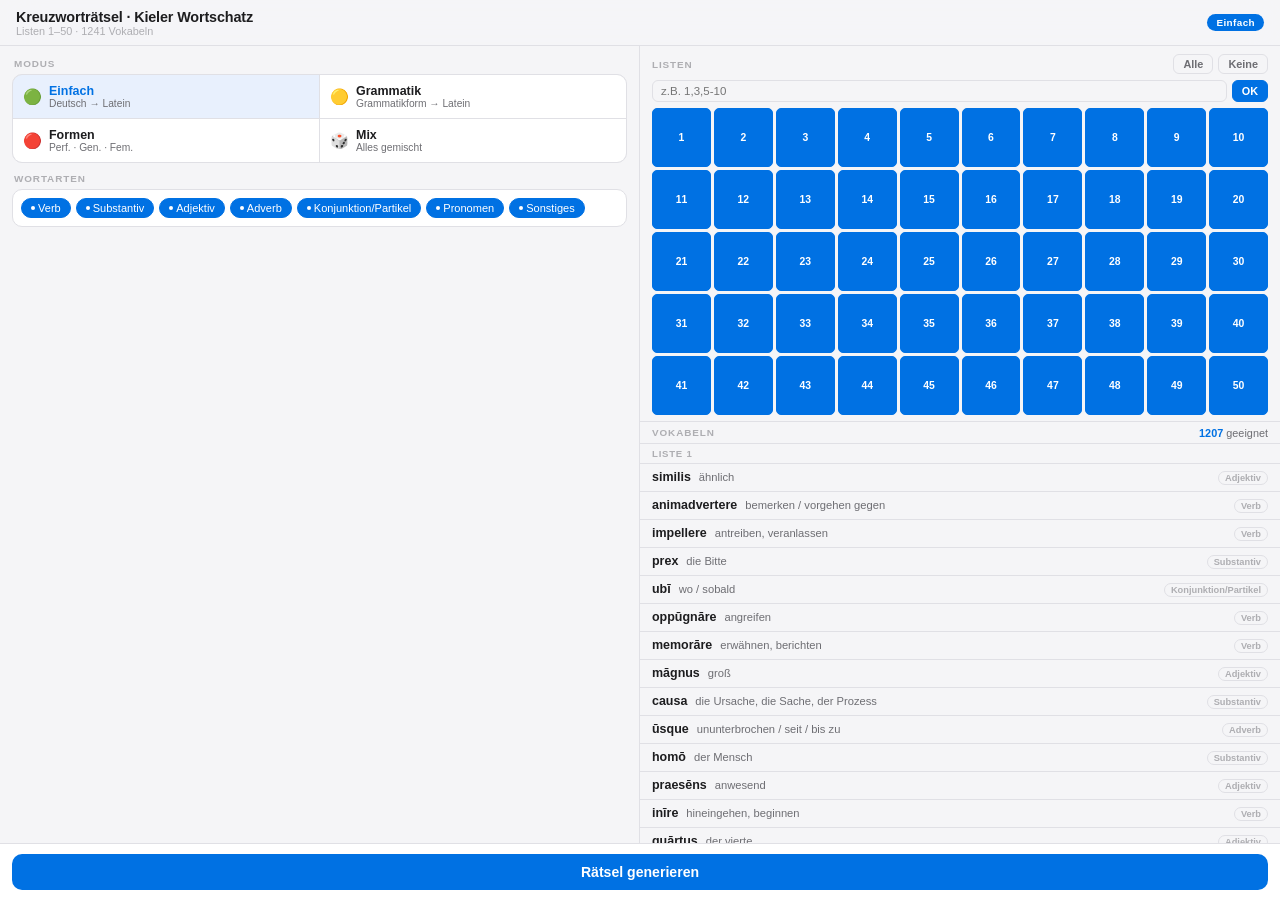
==== commit 47d6ff3a: "Update" ====
--- a/index.html
+++ b/index.html
@@ -3,902 +3,840 @@
 <head>
 <meta charset="UTF-8">
 <meta name="viewport" content="width=device-width, initial-scale=1.0, viewport-fit=cover">
-<title>Latein Kreuzworträtsel</title>
+<title>Kieler Wortschatz · Kreuzworträtsel</title>
 <style>
-/* ── TOKENS ─────────────────────────────────────────────────────── */
+*, *::before, *::after { box-sizing: border-box; margin: 0; padding: 0; -webkit-tap-highlight-color: transparent; }
+
 :root {
-  --bg0: #0a0a0f;
-  --bg1: #111118;
-  --tint: rgba(255,255,255,0.06);
-  --tint2: rgba(255,255,255,0.10);
-  --tint3: rgba(255,255,255,0.16);
-  --border: rgba(255,255,255,0.12);
-  --border2: rgba(255,255,255,0.20);
-  --blue: #4f8ef7;
-  --blue2: #7EB3FF;
-  --purple: #bf7af0;
-  --green: #30d158;
-  --red: #ff453a;
-  --amber: #ffd60a;
-  --tx: rgba(255,255,255,0.92);
-  --tx2: rgba(255,255,255,0.55);
-  --tx3: rgba(255,255,255,0.28);
-  --cs: 40px;
-  --r: 16px;
-  --r-sm: 10px;
-  --blur: blur(24px) saturate(180%);
-}
-
-/* ── RESET ── */
-*{box-sizing:border-box;margin:0;padding:0;-webkit-tap-highlight-color:transparent}
-html,body{min-height:100dvh;background:var(--bg0);color:var(--tx);font-family:-apple-system,BlinkMacSystemFont,'SF Pro Display','Segoe UI',sans-serif;overscroll-behavior:none}
-
-/* ── BACKGROUND BLOBS ── */
-.bg-blobs{position:fixed;inset:0;pointer-events:none;z-index:0;overflow:hidden}
-.blob{position:absolute;border-radius:50%;filter:blur(80px);opacity:0.18}
-.blob1{width:500px;height:500px;background:radial-gradient(circle,#4f8ef7,transparent);top:-10%;left:-10%}
-.blob2{width:400px;height:400px;background:radial-gradient(circle,#bf7af0,transparent);bottom:0;right:-5%}
-.blob3{width:300px;height:300px;background:radial-gradient(circle,#30d158,transparent);top:40%;left:50%}
-
-/* ── GLASS CARD ── */
-.glass{
-  background:rgba(255,255,255,0.07);
-  backdrop-filter:var(--blur);
-  -webkit-backdrop-filter:var(--blur);
-  border:1px solid var(--border);
-  border-radius:var(--r);
-}
-.glass-sm{
-  background:rgba(255,255,255,0.06);
-  backdrop-filter:blur(16px) saturate(160%);
-  -webkit-backdrop-filter:blur(16px) saturate(160%);
-  border:1px solid var(--border);
-  border-radius:var(--r-sm);
-}
-
-/* ── LAYOUT ── */
-#app{position:relative;z-index:1;min-height:100dvh;display:flex;flex-direction:column}
-.view{display:none;flex-direction:column;flex:1}
-.view.active{display:flex}
-
-/* ── NAV BAR ── */
-.nav{
-  padding:env(safe-area-inset-top,14px) 20px 14px;
-  padding-top:max(env(safe-area-inset-top),14px);
-  display:flex;align-items:center;justify-content:space-between;gap:12px;
-  background:rgba(10,10,15,0.7);
-  backdrop-filter:blur(30px) saturate(180%);
-  -webkit-backdrop-filter:blur(30px) saturate(180%);
-  border-bottom:1px solid var(--border);
-  flex-shrink:0;
-  position:sticky;top:0;z-index:10;
-}
-.nav-title{font-size:1.1rem;font-weight:700;letter-spacing:-.02em}
-.nav-title span{background:linear-gradient(135deg,var(--blue2),var(--purple));-webkit-background-clip:text;-webkit-text-fill-color:transparent;background-clip:text}
-.nav-badge{
-  font-size:.65rem;font-weight:700;letter-spacing:.04em;
-  padding:3px 10px;border-radius:99px;
-  background:linear-gradient(135deg,var(--blue),var(--purple));
-  color:#fff;
-}
-.nav-back{
-  display:flex;align-items:center;gap:5px;
-  color:var(--blue2);font-size:.9rem;font-weight:600;
-  background:none;border:none;cursor:pointer;padding:4px 2px;
-}
-.nav-back svg{width:8px;height:14px}
-
-/* ── SETUP SCROLL ── */
-.setup-scroll{flex:1;overflow-y:auto;padding:16px;padding-bottom:max(env(safe-area-inset-bottom),16px);display:flex;flex-direction:column;gap:12px}
-
-/* ── SECTION HEADER ── */
-.sec-label{font-size:.68rem;font-weight:700;color:var(--tx3);text-transform:uppercase;letter-spacing:.12em;padding:0 4px;margin-bottom:6px;margin-top:4px}
-
-/* ── MODE CARDS ── */
-.mode-grid{display:grid;grid-template-columns:1fr 1fr;gap:8px}
-.mode-card{
-  padding:14px 12px;border-radius:14px;
-  background:rgba(255,255,255,0.05);
-  border:1.5px solid var(--border);
-  cursor:pointer;transition:all .15s;
-  display:flex;flex-direction:column;gap:5px;
-  -webkit-user-select:none;user-select:none;
-}
-.mode-card:active{transform:scale(.97)}
-.mode-card.on{
-  background:rgba(79,142,247,0.15);
-  border-color:var(--blue);
-  box-shadow:0 0 20px rgba(79,142,247,0.15);
-}
-.mc-icon{font-size:1.3rem;line-height:1}
-.mc-name{font-size:.82rem;font-weight:700;color:var(--tx)}
-.mc-desc{font-size:.68rem;color:var(--tx2);line-height:1.3}
-.mode-card.on .mc-name{color:var(--blue2)}
-
-/* ── PILL ROW ── */
-.pill-row{display:flex;flex-wrap:wrap;gap:6px}
-.pill{
-  display:inline-flex;align-items:center;gap:5px;
-  padding:5px 11px;border-radius:99px;
-  border:1px solid var(--border);
-  background:rgba(255,255,255,0.05);
-  font-size:.75rem;color:var(--tx2);
-  cursor:pointer;transition:all .15s;
-  -webkit-user-select:none;user-select:none;
-}
-.pill.on{background:rgba(79,142,247,0.2);border-color:var(--blue);color:var(--blue2)}
-.pill-dot{width:6px;height:6px;border-radius:50%;background:currentColor;opacity:.6}
-
-/* ── LIST GRID ── */
-.list-toolbar{display:flex;gap:6px;margin-bottom:8px;flex-wrap:wrap}
-.btn-xs{
-  padding:5px 12px;border-radius:8px;
-  border:1px solid var(--border);
-  background:rgba(255,255,255,0.05);
-  color:var(--tx2);font-size:.73rem;cursor:pointer;
-}
-.btn-xs:active{background:rgba(255,255,255,0.1)}
-.range-row{display:flex;gap:6px;margin-bottom:10px}
-.range-row input{
-  flex:1;padding:9px 12px;border-radius:10px;
-  border:1px solid var(--border);
-  background:rgba(255,255,255,0.06);
-  color:var(--tx);font-size:.84rem;outline:none;
-  font-family:inherit;
-}
-.range-row input:focus{border-color:var(--blue)}
-.range-row button{
-  padding:9px 14px;border-radius:10px;border:none;
-  background:var(--blue);color:#fff;font-size:.84rem;cursor:pointer;font-weight:600;
-}
-.list-grid{display:grid;grid-template-columns:repeat(7,1fr);gap:5px}
-@media(min-width:380px){.list-grid{grid-template-columns:repeat(8,1fr)}}
-@media(min-width:480px){.list-grid{grid-template-columns:repeat(10,1fr)}}
-.lb{
-  aspect-ratio:1;border-radius:9px;
-  border:1px solid var(--border);
-  background:rgba(255,255,255,0.04);
-  color:var(--tx3);font-size:.74rem;font-weight:600;
-  cursor:pointer;transition:all .12s;
-  display:flex;align-items:center;justify-content:center;
-}
-.lb:active{opacity:.7}
-.lb.sel{background:rgba(79,142,247,0.25);border-color:var(--blue);color:var(--blue2)}
-
-/* ── PREVIEW ── */
-.preview-bd{max-height:160px;overflow-y:auto}
-.prow{display:flex;justify-content:space-between;align-items:flex-start;padding:7px 14px;border-bottom:1px solid var(--border);gap:8px}
-.prow:last-child{border-bottom:none}
-.p-latin{font-size:.78rem;font-weight:600;color:var(--tx)}
-.p-de{font-size:.68rem;color:var(--tx3);margin-top:1px}
-.p-cat{font-size:.6rem;font-weight:700;padding:2px 6px;border-radius:99px;white-space:nowrap;flex-shrink:0}
-.cv{background:rgba(79,142,247,.2);color:var(--blue2)}
-.cs{background:rgba(191,122,240,.2);color:var(--purple)}
-.ca{background:rgba(48,209,88,.2);color:var(--green)}
-.cd{background:rgba(255,214,10,.2);color:var(--amber)}
-.co{background:rgba(255,255,255,.08);color:var(--tx2)}
-
-/* ── STATS ── */
-.stats-row{display:flex;gap:8px}
-.stat{
-  flex:1;padding:12px 8px;text-align:center;border-radius:14px;
-  background:rgba(255,255,255,0.05);border:1px solid var(--border);
-}
-.stat-n{font-size:1.4rem;font-weight:800;background:linear-gradient(135deg,var(--blue2),var(--purple));-webkit-background-clip:text;-webkit-text-fill-color:transparent;background-clip:text}
-.stat-l{font-size:.6rem;color:var(--tx3);margin-top:2px}
-
-/* ── GEN BUTTON ── */
-.btn-gen{
-  padding:16px;border-radius:16px;border:none;
-  background:linear-gradient(135deg,var(--blue) 0%,var(--purple) 100%);
-  color:#fff;font-size:1rem;font-weight:700;
-  cursor:pointer;transition:all .2s;
-  box-shadow:0 4px 24px rgba(79,142,247,.3);
-  -webkit-user-select:none;user-select:none;
-  flex-shrink:0;
-}
-.btn-gen:active{transform:scale(.98);box-shadow:0 2px 12px rgba(79,142,247,.25)}
-.btn-gen:disabled{opacity:.35;cursor:not-allowed;transform:none;box-shadow:none}
-
-/* ── PUZZLE VIEW ── */
-.puzzle-scroll{flex:1;overflow-y:auto;padding:12px 12px max(env(safe-area-inset-bottom),16px);display:flex;flex-direction:column;gap:10px}
-
-/* ── PUZZLE HEADER ── */
-.pz-hdr{display:flex;align-items:center;justify-content:space-between;gap:8px;flex-wrap:wrap}
-.pz-title{font-size:.9rem;font-weight:700;color:var(--tx2)}
-.pz-acts{display:flex;gap:6px;flex-wrap:wrap}
-.btn-pill{
-  padding:7px 13px;border-radius:99px;
-  border:1px solid var(--border);
-  background:rgba(255,255,255,0.07);
-  color:var(--tx2);font-size:.75rem;cursor:pointer;font-weight:600;
-  transition:all .15s;
-}
-.btn-pill:active{background:rgba(255,255,255,0.14)}
-.btn-pill.blue{background:rgba(79,142,247,.2);border-color:var(--blue);color:var(--blue2)}
-.btn-pill.blue:active{background:rgba(79,142,247,.32)}
-
-/* ── SCORE BAR ── */
-.score-bar{
-  display:flex;align-items:center;gap:12px;
-  padding:12px 16px;border-radius:14px;
-  background:rgba(255,255,255,0.05);border:1px solid var(--border);
-}
-.score-pct{font-size:1.5rem;font-weight:800;background:linear-gradient(135deg,var(--amber),var(--green));-webkit-background-clip:text;-webkit-text-fill-color:transparent;background-clip:text;min-width:44px}
-.score-progress{flex:1}
-.sp-label{font-size:.68rem;color:var(--tx3);margin-bottom:5px}
-.sp-track{height:5px;background:rgba(255,255,255,.08);border-radius:99px;overflow:hidden}
-.sp-fill{height:100%;background:linear-gradient(90deg,var(--blue),var(--green));border-radius:99px;transition:width .35s cubic-bezier(.4,0,.2,1);width:0%}
-
-/* ── ACTIVE CLUE BAR ── */
-.active-clue{
-  padding:10px 14px;border-radius:12px;
-  background:rgba(79,142,247,0.12);
-  border:1px solid rgba(79,142,247,0.3);
-  display:none;gap:10px;align-items:center;
-}
-.active-clue.show{display:flex}
-.ac-num{font-size:.72rem;font-weight:800;color:var(--blue2);min-width:22px;flex-shrink:0}
-.ac-body{flex:1;min-width:0}
-.ac-clue{font-size:.82rem;color:var(--tx);line-height:1.3;word-break:break-word}
-.ac-meta{font-size:.65rem;color:var(--tx3);margin-top:2px}
-.ac-dir{font-size:.65rem;font-weight:700;color:var(--blue);flex-shrink:0}
+  --bg: #f5f5f7;
+  --surface: #ffffff;
+  --border: #e0e0e5;
+  --tx: #1d1d1f;
+  --tx2: #6e6e73;
+  --tx3: #aeaeb2;
+  --blue: #0071e3;
+  --blue-light: #e8f0fd;
+  --green: #28cd41;
+  --green-light: #eaf7ec;
+  --red: #ff3b30;
+  --red-light: #fff0ef;
+  --cell: 38px;
+  --r: 10px;
+}
+
+html, body { height: 100dvh; background: var(--bg); color: var(--tx); font-family: -apple-system, BlinkMacSystemFont, 'SF Pro Text', 'Helvetica Neue', sans-serif; overflow: hidden; }
+@media (max-width: 700px) { html, body { overflow: auto; height: auto; } }
+#app { display: flex; flex-direction: column; height: 100dvh; overflow: hidden; }
+@media (max-width: 700px) { #app { height: auto; min-height: 100dvh; overflow: visible; } }
+
+/* ── NAV ── */
+.nav {
+  height: 46px; flex-shrink: 0;
+  background: rgba(245,245,247,0.88);
+  backdrop-filter: saturate(180%) blur(20px);
+  -webkit-backdrop-filter: saturate(180%) blur(20px);
+  border-bottom: 1px solid var(--border);
+  padding: 0 16px;
+  display: flex; align-items: center; justify-content: space-between;
+}
+.nav-title { font-size: .9rem; font-weight: 600; color: var(--tx); letter-spacing: -.01em; }
+.nav-sub { font-size: .68rem; color: var(--tx3); }
+.nav-badge {
+  font-size: .62rem; font-weight: 600; letter-spacing: .04em;
+  padding: 3px 9px; border-radius: 99px;
+  background: var(--blue); color: #fff;
+}
+
+/* ── VIEWS ── */
+.view { display: none; flex: 1; flex-direction: column; overflow: hidden; min-height: 0; }
+.view.active { display: flex; }
+@media (max-width: 700px) { .view { overflow: visible; min-height: calc(100dvh - 46px); } }
+
+/* ── SETUP – two-column desktop layout ── */
+.setup-body {
+  flex: 1; overflow: hidden; min-height: 0;
+  display: grid;
+  grid-template-columns: 1fr 1fr;
+  grid-template-rows: 1fr auto;
+  gap: 0;
+}
+@media (max-width: 700px) {
+  .setup-body { display: flex; flex-direction: column; overflow: visible; padding-bottom: 16px; }
+}
+
+.setup-left  { border-right: 1px solid var(--border); overflow-y: auto; padding: 12px; display: flex; flex-direction: column; gap: 10px; }
+.setup-right { overflow-y: auto; display: flex; flex-direction: column; }
+.setup-footer { grid-column: 1 / -1; border-top: 1px solid var(--border); padding: 10px 12px; display: flex; align-items: center; gap: 10px; background: var(--surface); }
+
+/* ── SECTION LABEL ── */
+.sec-lbl { font-size: .62rem; font-weight: 600; color: var(--tx3); text-transform: uppercase; letter-spacing: .09em; margin-bottom: 5px; padding: 0 2px; }
+
+.card { background: var(--surface); border-radius: var(--r); border: 1px solid var(--border); overflow: hidden; }
+
+/* ── MODE ── */
+.mode-grid { display: grid; grid-template-columns: 1fr 1fr; gap: 1px; background: var(--border); border-radius: var(--r); overflow: hidden; }
+.mode-item {
+  background: var(--surface); padding: 9px 10px;
+  cursor: pointer; transition: background .1s;
+  display: flex; align-items: center; gap: 7px;
+  -webkit-user-select: none; user-select: none;
+}
+.mode-item:active { background: var(--bg); }
+.mode-item.on { background: var(--blue-light); }
+.mi-icon { font-size: .95rem; flex-shrink: 0; }
+.mi-name { font-size: .78rem; font-weight: 600; color: var(--tx); }
+.mi-desc { font-size: .64rem; color: var(--tx2); }
+.mode-item.on .mi-name { color: var(--blue); }
+
+/* ── FILTER ── */
+.filter-wrap { padding: 8px; display: flex; flex-wrap: wrap; gap: 5px; }
+.pill {
+  display: inline-flex; align-items: center; gap: 3px;
+  padding: 3px 9px; border-radius: 99px;
+  border: 1px solid var(--border); background: var(--surface);
+  font-size: .69rem; color: var(--tx2);
+  cursor: pointer; transition: all .12s;
+  -webkit-user-select: none; user-select: none;
+}
+.pill.on { background: var(--blue); border-color: var(--blue); color: #fff; }
+.pill-dot { width: 4px; height: 4px; border-radius: 50%; background: currentColor; }
+
+/* ── VOCAB LIST ── */
+.vocab-row {
+  display: flex; align-items: baseline; justify-content: space-between;
+  padding: 6px 12px; border-bottom: 1px solid var(--border); gap: 8px;
+}
+.vocab-row:last-child { border-bottom: none; }
+.vr-latin { font-size: .78rem; font-weight: 600; color: var(--tx); white-space: nowrap; }
+.vr-de { font-size: .7rem; color: var(--tx2); flex: 1; min-width: 0; overflow: hidden; text-overflow: ellipsis; white-space: nowrap; }
+.vr-cat {
+  font-size: .58rem; font-weight: 600; padding: 1px 6px; border-radius: 99px;
+  background: var(--bg); color: var(--tx3); border: 1px solid var(--border);
+  white-space: nowrap; flex-shrink: 0;
+}
+
+/* ── FOOTER / GENERATE ── */
+.setup-footer { display: flex; align-items: center; gap: 10px; }
+.btn-xs {
+  padding: 3px 9px; border-radius: 6px;
+  border: 1px solid var(--border); background: var(--bg);
+  font-size: .68rem; font-weight: 600; color: var(--tx2);
+  cursor: pointer; font-family: inherit; white-space: nowrap;
+}
+.btn-xs:active { background: var(--border); }
+.btn-xs-blue { background: var(--blue); border-color: var(--blue); color: #fff; }
+.lb {
+  aspect-ratio: 1; border-radius: 5px; border: 1px solid var(--border);
+  background: var(--bg); color: var(--tx3); font-size: .65rem; font-weight: 600;
+  cursor: pointer; display: flex; align-items: center; justify-content: center;
+  -webkit-user-select: none; user-select: none; transition: all .1s;
+}
+.lb:active { opacity: .7; }
+.lb.sel { background: var(--blue); border-color: var(--blue); color: #fff; }
+.footer-stat { font-size: .72rem; color: var(--tx2); white-space: nowrap; }
+.footer-stat strong { color: var(--blue); }
+.btn-gen {
+  flex: 1; padding: 10px 16px; border-radius: var(--r); border: none;
+  background: var(--blue); color: #fff;
+  font-size: .88rem; font-weight: 600; font-family: inherit;
+  cursor: pointer; transition: opacity .15s;
+  -webkit-user-select: none; user-select: none;
+}
+.btn-gen:active { opacity: .8; }
+.btn-gen:disabled { background: var(--border); color: var(--tx3); cursor: not-allowed; }
+
+/* ── PUZZLE ── */
+.puzzle-scroll { flex: 1; overflow-y: auto; padding: 12px; display: flex; flex-direction: column; gap: 10px; }
+
+/* ── PUZZLE TOP ── */
+.pz-top { display: flex; align-items: center; justify-content: space-between; gap: 8px; flex-wrap: wrap; }
+.pz-info { font-size: .8rem; color: var(--tx2); }
+.pz-acts { display: flex; gap: 6px; }
+.btn-sm {
+  padding: 7px 14px; border-radius: 8px;
+  border: 1px solid var(--border); background: var(--surface);
+  font-size: .76rem; font-weight: 600; color: var(--tx2);
+  cursor: pointer; font-family: inherit; transition: all .12s;
+}
+.btn-sm:active { background: var(--bg); }
+.btn-sm.primary { background: var(--blue); border-color: var(--blue); color: #fff; }
+
+/* ── PROGRESS ── */
+.progress-bar { display: flex; align-items: center; gap: 10px; }
+.progress-pct { font-size: 1.1rem; font-weight: 700; color: var(--tx); min-width: 36px; }
+.progress-track { flex: 1; height: 4px; background: var(--border); border-radius: 99px; overflow: hidden; }
+.progress-fill { height: 100%; background: var(--blue); border-radius: 99px; transition: width .3s ease; width: 0%; }
+.progress-label { font-size: .7rem; color: var(--tx3); }
+
+/* ── ACTIVE CLUE ── */
+.active-clue {
+  background: var(--surface); border: 1px solid var(--border);
+  border-radius: var(--r); padding: 11px 14px;
+  display: none; gap: 10px; align-items: flex-start;
+  border-left: 3px solid var(--blue);
+}
+.active-clue.show { display: flex; }
+.ac-num { font-size: .72rem; font-weight: 700; color: var(--blue); min-width: 20px; padding-top: 1px; }
+.ac-clue { flex: 1; font-size: .82rem; color: var(--tx); line-height: 1.4; }
+.ac-meta { font-size: .66rem; color: var(--tx3); margin-top: 2px; }
+.ac-dir { font-size: .66rem; font-weight: 600; color: var(--blue); flex-shrink: 0; padding-top: 1px; }
 
 /* ── GRID ── */
-.grid-wrap{overflow:auto;-webkit-overflow-scrolling:touch}
-.cw-grid{
-  display:inline-grid;gap:2px;padding:5px;
-  background:rgba(255,255,255,0.04);
-  border:1px solid var(--border);
-  border-radius:14px;
-}
-.cell{width:var(--cs);height:var(--cs);position:relative;flex-shrink:0}
-.cell.blk{background:rgba(0,0,0,.5);border-radius:4px}
-.cell.wht{
-  background:rgba(255,255,255,0.07);
-  border-radius:4px;
-  border:1px solid var(--border);
-  cursor:pointer;
-  transition:background .1s,border-color .1s;
-}
-.cell.hi{background:rgba(79,142,247,.18);border-color:rgba(79,142,247,.5)!important}
-.cell.sel{background:rgba(79,142,247,.32);border-color:var(--blue)!important}
-.cell.ok{background:rgba(48,209,88,.15)!important;border-color:rgba(48,209,88,.5)!important}
-.cell.ok input{color:var(--green)!important}
-.cell.ng{background:rgba(255,69,58,.15)!important;border-color:rgba(255,69,58,.5)!important}
-.cell.ng input{color:var(--red)!important}
-.cell-num{position:absolute;top:2px;left:3px;font-size:.48rem;font-weight:700;color:var(--blue2);line-height:1;pointer-events:none;z-index:1;opacity:.85}
-.cell input{
-  position:absolute;inset:0;width:100%;height:100%;
-  background:transparent;border:none;outline:none;
-  text-align:center;font-size:.95rem;font-weight:700;color:var(--tx);
-  cursor:pointer;text-transform:uppercase;font-family:inherit;
-  padding-top:5px;-webkit-user-select:none;user-select:none;
-  caret-color:transparent;
-}
-
-/* ── CLUE PANELS ── */
-.clues-grid{display:grid;grid-template-columns:1fr 1fr;gap:8px}
-@media(max-width:440px){.clues-grid{grid-template-columns:1fr}}
-.clue-panel{border-radius:14px;overflow:hidden;background:rgba(255,255,255,0.04);border:1px solid var(--border)}
-.clue-panel-hd{
-  padding:8px 14px;
-  background:rgba(255,255,255,.04);border-bottom:1px solid var(--border);
-  font-size:.68rem;font-weight:700;color:var(--tx3);text-transform:uppercase;letter-spacing:.1em;
-  display:flex;align-items:center;justify-content:space-between;
-}
-.clue-panel-hd .badge-cnt{color:var(--amber);font-weight:800}
-.clue-list{display:flex;flex-direction:column}
-.ci{
-  padding:8px 12px;border-bottom:1px solid rgba(255,255,255,.04);
-  display:flex;gap:8px;cursor:pointer;transition:background .1s;
-  -webkit-user-select:none;user-select:none;
-}
-.ci:last-child{border-bottom:none}
-.ci:active{background:rgba(255,255,255,.06)}
-.ci.act{background:rgba(79,142,247,.1)}
-.ci.done{opacity:.3}
-.ci-num{font-size:.72rem;font-weight:800;color:var(--blue2);min-width:20px;padding-top:1px;flex-shrink:0}
-.ci-body{flex:1;min-width:0}
-.ci-clue{font-size:.78rem;color:var(--tx2);line-height:1.35}
-.ci-meta{font-size:.62rem;color:var(--tx3);margin-top:2px;display:flex;gap:5px;align-items:center;flex-wrap:wrap}
-.mode-tag{font-size:.58rem;font-weight:700;padding:1px 5px;border-radius:99px}
-.mt-easy{background:rgba(48,209,88,.2);color:var(--green)}
-.mt-gram{background:rgba(191,122,240,.2);color:var(--purple)}
-.mt-conj{background:rgba(255,69,58,.2);color:var(--red)}
+.grid-wrap { overflow: auto; -webkit-overflow-scrolling: touch; }
+.cw-grid {
+  display: inline-grid; gap: 2px; padding: 4px;
+  background: var(--border); border-radius: var(--r);
+}
+.cell { width: var(--cell); height: var(--cell); position: relative; }
+.cell.blk { background: var(--tx); border-radius: 3px; }
+.cell.wht {
+  background: var(--surface); border-radius: 3px;
+  border: 1px solid var(--border); cursor: pointer;
+}
+.cell.hi { background: #dce8fb; border-color: #a8c5f5 !important; }
+.cell.sel { background: #b8d4f8; border-color: var(--blue) !important; }
+.cell.ok { background: var(--green-light) !important; border-color: #a0dba8 !important; }
+.cell.ok input { color: #1a7f2a !important; }
+.cell.ng { background: var(--red-light) !important; border-color: #ffb3af !important; }
+.cell.ng input { color: var(--red) !important; }
+.cell-num {
+  position: absolute; top: 2px; left: 2px;
+  font-size: .46rem; font-weight: 700; color: var(--tx2);
+  line-height: 1; pointer-events: none; z-index: 1;
+}
+.cell input {
+  position: absolute; inset: 0; width: 100%; height: 100%;
+  background: transparent; border: none; outline: none;
+  text-align: center; font-size: .92rem; font-weight: 700; color: var(--tx);
+  cursor: pointer; text-transform: uppercase; font-family: inherit;
+  padding-top: 4px; -webkit-user-select: none; user-select: none;
+  caret-color: transparent;
+}
+
+/* ── CLUES ── */
+.clues-grid { display: grid; grid-template-columns: 1fr 1fr; gap: 10px; }
+@media (max-width: 420px) { .clues-grid { grid-template-columns: 1fr; } }
+.clue-panel { background: var(--surface); border: 1px solid var(--border); border-radius: var(--r); overflow: hidden; }
+.clue-panel-hd {
+  padding: 8px 14px; border-bottom: 1px solid var(--border);
+  font-size: .68rem; font-weight: 600; color: var(--tx3);
+  text-transform: uppercase; letter-spacing: .08em;
+  display: flex; justify-content: space-between; align-items: center;
+}
+.clue-panel-hd span { color: var(--tx); font-size: .78rem; font-weight: 700; letter-spacing: 0; text-transform: none; }
+.clue-list { display: flex; flex-direction: column; }
+.ci {
+  padding: 8px 12px; border-bottom: 1px solid var(--border);
+  display: flex; gap: 8px; cursor: pointer; transition: background .1s;
+  -webkit-user-select: none; user-select: none;
+}
+.ci:last-child { border-bottom: none; }
+.ci:active { background: var(--bg); }
+.ci.act { background: var(--blue-light); }
+.ci.done { opacity: .3; }
+.ci-num { font-size: .7rem; font-weight: 700; color: var(--blue); min-width: 18px; flex-shrink: 0; padding-top: 1px; }
+.ci-body { flex: 1; min-width: 0; }
+.ci-clue { font-size: .77rem; color: var(--tx); line-height: 1.3; }
+.ci-meta { font-size: .62rem; color: var(--tx3); margin-top: 2px; }
+.mode-tag { display: inline-block; font-size: .58rem; font-weight: 600; padding: 1px 5px; border-radius: 4px; margin-right: 4px; }
+.mt-easy { background: #eaf7ec; color: #1a7f2a; }
+.mt-gram { background: #f0eafd; color: #7a2fbf; }
+.mt-conj { background: #fff0ef; color: var(--red); }
 
 /* ── TOAST ── */
-.toast{
-  position:fixed;bottom:max(env(safe-area-inset-bottom),20px);
-  left:50%;transform:translateX(-50%) translateY(16px);
-  background:rgba(30,30,40,0.9);
-  backdrop-filter:blur(20px);-webkit-backdrop-filter:blur(20px);
-  border:1px solid var(--border2);border-radius:99px;
-  padding:9px 20px;font-size:.8rem;color:var(--tx);
-  box-shadow:0 8px 32px rgba(0,0,0,.4);
-  opacity:0;transition:all .28s cubic-bezier(.4,0,.2,1);
-  pointer-events:none;z-index:999;white-space:nowrap;
-}
-.toast.show{opacity:1;transform:translateX(-50%) translateY(0)}
+.toast {
+  position: fixed; bottom: max(env(safe-area-inset-bottom, 0px), 20px);
+  left: 50%; transform: translateX(-50%) translateY(16px);
+  background: rgba(29,29,31,.9);
+  backdrop-filter: blur(16px); -webkit-backdrop-filter: blur(16px);
+  border-radius: 99px; padding: 9px 20px;
+  font-size: .78rem; color: #fff;
+  opacity: 0; transition: all .25s; pointer-events: none; z-index: 999;
+  white-space: nowrap;
+}
+.toast.show { opacity: 1; transform: translateX(-50%) translateY(0); }
 
 /* ── HIDDEN INPUT ── */
-.hidden-inp{position:fixed;opacity:0;width:1px;height:1px;top:50%;left:50%;pointer-events:none;font-size:16px;border:none;background:none;outline:none}
+.hidden-inp { position: fixed; opacity: 0; width: 1px; height: 1px; top: 50%; left: 50%; pointer-events: none; font-size: 16px; border: none; background: none; outline: none; }
 
 /* ── LOADING ── */
-.loading-state{display:flex;flex-direction:column;align-items:center;justify-content:center;flex:1;gap:12px;padding:40px}
-.loading-ring{width:36px;height:36px;border:3px solid rgba(255,255,255,.1);border-top-color:var(--blue);border-radius:50%;animation:spin .8s linear infinite}
-.loading-txt{font-size:.88rem;color:var(--tx3)}
-@keyframes spin{to{transform:rotate(360deg)}}
-
-/* ── SCROLLBAR ── */
-::-webkit-scrollbar{width:3px;height:3px}
-::-webkit-scrollbar-track{background:transparent}
-::-webkit-scrollbar-thumb{background:rgba(255,255,255,.1);border-radius:99px}
-
-/* ── SEPARATOR ── */
-hr.rule{border:none;border-top:1px solid var(--border);margin:2px 0}
+.loading { display: flex; flex-direction: column; align-items: center; justify-content: center; flex: 1; gap: 10px; padding: 40px; }
+.loading-ring { width: 28px; height: 28px; border: 2px solid var(--border); border-top-color: var(--blue); border-radius: 50%; animation: spin .8s linear infinite; }
+.loading-txt { font-size: .84rem; color: var(--tx3); }
+@keyframes spin { to { transform: rotate(360deg); } }
+
+::-webkit-scrollbar { width: 4px; height: 4px; }
+::-webkit-scrollbar-track { background: transparent; }
+::-webkit-scrollbar-thumb { background: var(--border); border-radius: 99px; }
 </style>
 </head>
 <body>
-<div class="bg-blobs"><div class="blob blob1"></div><div class="blob blob2"></div><div class="blob blob3"></div></div>
+
 <div id="app">
-
-<!-- ═══ SETUP VIEW ═══ -->
+<div class="nav">
+  <div>
+    <div class="nav-title">Kreuzworträtsel · Kieler Wortschatz</div>
+    <div class="nav-sub">Listen 1–50 · 1241 Vokabeln</div>
+  </div>
+  <div class="nav-badge" id="navBadge">Einfach</div>
+</div>
+
+<!-- SETUP -->
 <div id="vSetup" class="view active">
-  <div class="nav">
-    <div class="nav-title">Kieler&nbsp;<span>Kreuzworträtsel</span></div>
-    <div class="nav-badge">LATEIN Q1</div>
-  </div>
-  <div class="setup-scroll">
-
-    <div class="sec-label">Schwierigkeit</div>
-    <div class="mode-grid" id="modeGrid">
-      <div class="mode-card on" data-m="easy" onclick="setMode('easy',this)">
-        <div class="mc-icon">🟢</div><div class="mc-name">Einfach</div>
-        <div class="mc-desc">Deutsch → Latein</div>
+  <div class="setup-body">
+
+    <!-- LEFT: controls -->
+    <div class="setup-left">
+      <div>
+        <div class="sec-lbl">Modus</div>
+        <div class="mode-grid card">
+          <div class="mode-item on" onclick="setMode('easy',this)">
+            <div class="mi-icon">🟢</div><div><div class="mi-name">Einfach</div><div class="mi-desc">Deutsch → Latein</div></div>
+          </div>
+          <div class="mode-item" onclick="setMode('gram',this)">
+            <div class="mi-icon">🟡</div><div><div class="mi-name">Grammatik</div><div class="mi-desc">Grammatikform → Latein</div></div>
+          </div>
+          <div class="mode-item" onclick="setMode('conj',this)">
+            <div class="mi-icon">🔴</div><div><div class="mi-name">Formen</div><div class="mi-desc">Perf. · Gen. · Fem.</div></div>
+          </div>
+          <div class="mode-item" onclick="setMode('mix',this)">
+            <div class="mi-icon">🎲</div><div><div class="mi-name">Mix</div><div class="mi-desc">Alles gemischt</div></div>
+          </div>
+        </div>
       </div>
-      <div class="mode-card" data-m="gram" onclick="setMode('gram',this)">
-        <div class="mc-icon">🟡</div><div class="mc-name">Grammatik</div>
-        <div class="mc-desc">Grammatikform → Latein</div>
-      </div>
-      <div class="mode-card" data-m="conj" onclick="setMode('conj',this)">
-        <div class="mc-icon">🔴</div><div class="mc-name">Formen</div>
-        <div class="mc-desc">Perf. / Gen. / Fem. eingeben</div>
-      </div>
-      <div class="mode-card" data-m="mix" onclick="setMode('mix',this)">
-        <div class="mc-icon">🎲</div><div class="mc-name">Mix</div>
-        <div class="mc-desc">Alles durchgemischt</div>
+
+      <div>
+        <div class="sec-lbl">Wortarten</div>
+        <div class="card">
+          <div class="filter-wrap" id="catFilters"></div>
+        </div>
       </div>
     </div>
 
-    <div class="sec-label">Wortart</div>
-    <div class="glass-sm" style="padding:12px"><div class="pill-row" id="catFilters"></div></div>
-
-    <div class="sec-label">Listen</div>
-    <div class="glass-sm" style="padding:12px">
-      <div class="list-toolbar">
-        <button class="btn-xs" onclick="selAll()">Alle</button>
-        <button class="btn-xs" onclick="selNone()">Keine</button>
+    <!-- RIGHT: list selector + vocab preview -->
+    <div class="setup-right">
+      <div style="padding:8px 12px 6px;border-bottom:1px solid var(--border);flex-shrink:0">
+        <div style="display:flex;justify-content:space-between;align-items:center;margin-bottom:6px">
+          <span style="font-size:.62rem;font-weight:600;color:var(--tx3);text-transform:uppercase;letter-spacing:.09em">Listen</span>
+          <div style="display:flex;gap:5px">
+            <button class="btn-xs" onclick="selAll()">Alle</button>
+            <button class="btn-xs" onclick="selNone()">Keine</button>
+          </div>
+        </div>
+        <div style="display:flex;gap:5px;margin-bottom:6px">
+          <input id="rangeIn" type="text" placeholder="z.B. 1,3,5-10" inputmode="text"
+            style="flex:1;padding:4px 8px;border-radius:6px;border:1px solid var(--border);background:var(--bg);font-size:.72rem;font-family:inherit;color:var(--tx);outline:none">
+          <button class="btn-xs btn-xs-blue" onclick="applyRange()">OK</button>
+        </div>
+        <div id="listGrid" style="display:grid;grid-template-columns:repeat(10,1fr);gap:3px"></div>
       </div>
-      <div class="range-row">
-        <input id="rangeIn" type="text" placeholder="z.B. 1,3,5-10,20" inputmode="text">
-        <button onclick="applyRange()">OK</button>
+      <div style="padding:5px 12px 4px;border-bottom:1px solid var(--border);display:flex;justify-content:space-between;align-items:center;flex-shrink:0">
+        <span style="font-size:.62rem;font-weight:600;color:var(--tx3);text-transform:uppercase;letter-spacing:.09em">Vokabeln</span>
+        <span style="font-size:.68rem;color:var(--tx2)"><strong id="stF" style="color:var(--blue)">0</strong> geeignet</span>
       </div>
-      <div class="list-grid" id="listGrid"></div>
+      <div id="vocabList" style="overflow-y:auto;flex:1"></div>
     </div>
 
-    <div class="sec-label">Vorschau</div>
-    <div class="glass-sm" style="overflow:hidden;padding:0">
-      <div style="padding:8px 14px;border-bottom:1px solid var(--border);display:flex;justify-content:space-between;align-items:center">
-        <span style="font-size:.72rem;color:var(--tx2);font-weight:600" id="pvTitle">Tippe eine Liste an</span>
-        <span style="font-size:.7rem;color:var(--blue2);font-weight:700" id="pvCount"></span>
-      </div>
-      <div class="preview-bd" id="pvBody">
-        <div style="padding:16px;text-align:center;font-size:.75rem;color:var(--tx3)">Wähle eine Liste für die Vorschau</div>
-      </div>
+    <!-- FOOTER -->
+    <div class="setup-footer">
+      <button class="btn-gen" id="btnGen" onclick="generate()" disabled>Rätsel generieren</button>
     </div>
 
-    <div class="stats-row">
-      <div class="stat"><div class="stat-n" id="stL">0</div><div class="stat-l">Listen</div></div>
-      <div class="stat"><div class="stat-n" id="stW">0</div><div class="stat-l">Vokabeln</div></div>
-      <div class="stat"><div class="stat-n" id="stF">0</div><div class="stat-l">Geeignet</div></div>
-    </div>
-
-    <button class="btn-gen" id="btnGen" onclick="generate()" disabled>Rätsel generieren</button>
   </div>
 </div>
 
-<!-- ═══ PUZZLE VIEW ═══ -->
+<!-- PUZZLE -->
 <div id="vPuzzle" class="view">
-  <div class="nav">
-    <button class="nav-back" onclick="backToSetup()">
-      <svg viewBox="0 0 8 14" fill="none"><path d="M7 1L1 7L7 13" stroke="currentColor" stroke-width="2" stroke-linecap="round"/></svg>
-      Einstellungen
-    </button>
-    <div class="nav-badge" id="pzBadge">–</div>
-  </div>
   <div class="puzzle-scroll" id="pzScroll">
-    <div class="loading-state"><div class="loading-ring"></div><div class="loading-txt">Rätsel wird erstellt…</div></div>
+    <div class="loading"><div class="loading-ring"></div><div class="loading-txt">Wird erstellt…</div></div>
   </div>
 </div>
 
 </div>
-<input class="hidden-inp" id="hiddenInp" type="text" maxlength="2" autocomplete="off" autocorrect="off" autocapitalize="characters" spellcheck="false">
+
+<input class="hidden-inp" id="hiddenInp" type="text" maxlength="2"
+  autocomplete="off" autocorrect="off" autocapitalize="characters" spellcheck="false">
 <div class="toast" id="toast"></div>
 
 <script>
-var VD={"1":[["similis","ähnlich","Adjektiv","similis, simile"],["animadvertere","bemerken / vorgehen gegen","Verb","animadvertō, animadvertī, animadversum in"],["impellere","antreiben, veranlassen","Verb","impellō, impulī, impulsum"],["prex","die Bitte","Substantiv","precis f"],["ubī","wo / sobald","Konjunktion/Partikel",""],["oppūgnāre","angreifen","Verb","oppūgnō, oppūgnāvī, oppūgnātum"],["memorāre","erwähnen, berichten","Verb","memorō, memorāvī, memorātum"],["māgnus","groß","Adjektiv","māgna, māgnum"],["causa","die Ursache, die Sache, der Prozess","Substantiv","causae f"],["ūsque","ununterbrochen / seit / bis zu","Adverb","Adv. / ūsque ā/ab / ūsque ad"],["homō","der Mensch","Substantiv","hominis m"],["praesēns","anwesend","Adjektiv","praesēns / Gen. praesentis"],["inīre","hineingehen, beginnen","Verb","ineō, iniī, initum"],["quārtus","der vierte","Adjektiv","quārta, quārtum"],["gerere","ausführen, tragen","Verb","gerō, gessī, gestum"],["adicere","hinzufügen","Verb","adiciō, adiēci, adiectum"],["prīmus","der erste / erstens, zuerst","Adjektiv","prīma, prīmum / prīmō Adv."],["aedis","der Tempel / Pl.: das Haus","Substantiv","aedis f"],["genus","das Geschlecht, die Art","Substantiv","generis n"],["libet","es gefällt","Verb","Perf. libuit"],["caelum","der Himmel","Substantiv","caelī n"],["afficere","versehen mit","Verb","afficiō, affēcī, affectum mit Abl."],["cōnsīdere","sich setzen","Verb","cōnsīdō, cōnsēdī, cōnsessum"],["propter","wegen","Präposition","mit Akk."],["ibī","dort","Konjunktion/Partikel",""]],"2":[["fōns","die Quelle, der Ursprung","Substantiv","fontis m"],["aliēnus","fremd","Adjektiv","aliēna, aliēnum"],["aequus","eben, gleich, gerecht","Adjektiv","aequa, aequum"],["quia","weil","Konjunktion/Partikel",""],["sēcum","mit sich, bei sich","Konjunktion/Partikel","#NAME?"],["amīcus","der Freund","Substantiv","amīcī m"],["centum","hundert","Adverb/Zahlwort","indeklinabel"],["adventus","die Ankunft","Substantiv","adventūs m"],["asper","rau, streng","Adjektiv","aspera, asperum"],["potēns","mächtig, stark","Adjektiv","potēns / Gen. potentis"],["cōnspectus","der Anblick, das Blickfeld","Substantiv","cōnspectūs m"],["nāscī","entstehen, geboren werden / die Tochter/der Sohn","Verb","nāscor, nātus sum / nāta/nātus"],["dominus","der Herr","Substantiv","dominī m"],["quandō","wann","Konjunktion/Partikel",""],["expellere","vertreiben, verbannen","Verb","expellō, expulī, expulsum"],["ē / ex","aus","Präposition","mit Abl."],["initium","der Anfang","Substantiv","initiī n"],["arx","die Burg","Substantiv","arcis f"],["dexter","der rechte","Adjektiv","dextra, dextrum"],["recitāre","vorlesen","Verb","recitō, recitāvī, recitātum"],["īgnōtus","unbekannt","Adjektiv","īgnōta, īgnōtum"],["coniūrātiō","die Verschwörung","Substantiv","coniūrātiōnis f"],["incēdere","hineingehen","Verb","incēdō, incessī, incessum"],["hic","dieser (hier)","Pronomen","haec, hoc / Gen. huius, Dat. huic"],["culpa","die Schuld","Substantiv","culpae f"]],"3":[["vīvus","lebendig","Adjektiv","vīva, vīvum"],["equitātus","die Reiterei","Substantiv","equitātūs m"],["senex","der alte Mann","Substantiv","senis m"],["amīca","die Freundin","Substantiv","amīcae f"],["ipse","(er) selbst","Adjektiv","ipsa, ipsum / Gen. ipsīus, Dat. ipsī"],["vestis","die Kleidung","Substantiv","vestis f"],["lūctus","die Trauer","Substantiv","lūctūs m"],["an","ob, oder etwa","Konjunktion/Partikel",""],["rogāre","bitten, fragen","Verb","rogō, rogāvī, rogātum"],["imperātor","der Feldherr, der Kaiser","Substantiv","imperātōris m"],["aciēs","das Heer (in Schlachtordnung)","Substantiv","aciēī f"],["vix","kaum","Konjunktion/Partikel",""],["quamobrem","warum","Konjunktion/Partikel",""],["nōbilis","adelig, vornehm, berühmt","Adjektiv","nōbilis, nōbile"],["permittere","erlauben, überlassen","Verb","permittō, permīsī, permissum"],["locāre","aufstellen, setzen","Verb","locō, locāvī, locātum"],["abīre","weggehen","Verb","abeō, abiī, abitum"],["trādere","übergeben, überliefern","Verb","trādō, trādidī, trāditum"],["occidere","umkommen","Verb","occidō, occidī, ---"],["sūmere","nehmen","Verb","sūmō, sūmpsī, sūmptum"],["caput","der Kopf, die Hauptstadt","Substantiv","capitis n"],["exter","ausländisch","Adjektiv","extera, exterum"],["aestās","der Sommer","Substantiv","aestātis f"],["dēserere","verlassen, im Stich lassen","Verb","dēserō, dēseruī, dēsertum"],["brevis","kurz","Adjektiv","brevis, breve"]],"4":[["pius","pflichtbewusst, fromm","Adjektiv","pia, pium"],["animus","das Herz, der Geist, der Mut","Substantiv","animī m"],["damnāre","verurteilen wegen","Verb","damnō, damnāvī, damnātum mit Gen."],["cāsus","der Fall, der Zufall","Substantiv","casūs m"],["cōnsequī","nachfolgen, erreichen","Verb","cōnsequor, cōnsecūtus sum"],["dubitāre","zweifeln, zögern","Verb","dubitō, dubitāvī, dubitātum"],["suspīciō","der Verdacht, die Vermutung","Substantiv","suspīciōnis f"],["vehī","sich fortbewegen, fahren","Verb","vehor, vectus sum"],["fingere","sich ausdenken","Verb","fingō, fīnxī, fictum"],["iste","dieser (da)","Pronomen","ista, istud / Gen. istīus, Dat. istī"],["cīvis","der Bürger","Substantiv","cīvis m"],["quod","weil, dass","Konjunktion/Partikel",""],["auctor","der Verursacher, der Anführer, der Verfasser","Substantiv","auctōris m"],["dēsinere","aufhören","Verb","dēsinō, dēsiī, dēsitum"],["patī","(er)leiden, ertragen, zulassen","Verb","patior, passus sum"],["āra","der Altar","Substantiv","ārae f"],["mors","der Tod","Substantiv","mortis f"],["at","aber, jedoch","Konjunktion/Partikel",""],["cōnsuētūdō","die Gewohnheit","Substantiv","cōnsuētūdinis f"],["tacēre","schweigen, verschweigen","Verb","taceō, tacuī, tacitum"],["cōnsistere","haltmachen, sich aufstellen","Verb","cōnsistō, cōnstitī, ---"],["crēdere","glauben, anvertrauen","Verb","crēdo, crēdidī, crēditum"],["dōs","die Mitgift","Substantiv","dōtis f"],["fūr","der Dieb","Substantiv","fūris m"],["mulier","die Frau","Substantiv","mulieris f"]],"5":[["tantus","so groß, so viel / nur","Adjektiv","tanta, tantum / tantum Adv."],["parcus","sparsam","Adjektiv","parca, parcum"],["velut","wie (zum Beispiel)","Konjunktion/Partikel",""],["magis","mehr","Adverb","Adv."],["sine","ohne","Präposition","mit Abl."],["vīta","das Leben","Substantiv","vitae f"],["flūmen","der Fluss","Substantiv","flūminis n"],["negōtium","die Aufgabe","Substantiv","negōtiī n"],["cēnsēre","meinen, einschätzen","Verb","cēnseō, cēnsuī, cēnsum"],["tuus","dein","Adjektiv","tua, tuum"],["cella","die Kammer, der Keller, der Tempelraum","Substantiv","cellae f"],["nōnnūllī","einige, manche","Sonstiges","nōnnūllae, nōnnūlla"],["celer","schnell","Adjektiv","celeris, celere"],["sīcut","(so) wie","Konjunktion/Partikel",""],["iactāre","schleudern / rühmen","Verb","iactō, iactāvī, iactātum"],["tegere","bedecken, verdecken, schützen","Verb","tegō, tēxī, tēctum"],["admittere","hinzuziehen, zulassen","Verb","admittō, admīsī, admissum"],["nī / nisī","wenn nicht, außer","Konjunktion/Partikel",""],["opus","die Arbeit, das Werk","Substantiv","operis n"],["malum","das Übel","Substantiv","malī n"],["addūcere","heranführen, veranlassen","Verb","addūcō, addūxī, adductum"],["simulācrum","die Nachbildung, das Bild","Substantiv","simulācrī n"],["scelerātus","verbrecherisch / der Verbrecher","Substantiv","scelerāta, scelerātum / scelerātī m Subst."],["quīcumque","wer auch immer","Pronomen","quaecumque, quodcumque"],["bōs","das Rind","Substantiv","bovis m / f"]],"6":[["classis","die Flotte","Substantiv","classis f"],["occupāre","besetzen","Verb","occupō, occupāvī, occupātum"],["cōgere","versammeln, zwingen","Verb","cōgō, coēgī, coāctum"],["vīs","die Gewalt, die Kraft, die Menge","Substantiv","Akk. vim, Abl. vī, Pl. vīrēs, vīrium f"],["discēdere","auseinandergehen, weggehen","Verb","discēdō, discessī, discessum"],["parum","(zu) wenig","Adverb","Adv."],["cavēre","sich hüten vor","Verb","caveō, cavī, cautum mit Akk."],["appellāre","nennen","Verb","appellō, appellāvī, appellātum"],["condere","gründen / aufbewahren, verbergen","Verb","condō, condidī, conditum"],["membrum","das Körperteil","Substantiv","membrī n"],["iūrāre","schwören","Verb","iūrō, iūrāvī, iūrātum"],["lībertās","die Freiheit","Substantiv","lībertātis f"],["hinc","von hier","Konjunktion/Partikel",""],["pēior","schlechter","Adjektiv","pēior, pēius"],["sōlācium","der Trost","Substantiv","sōlāciī n"],["cēnāre","essen","Verb","cēnō, cēnāvī, cēnātum"],["nōndum","noch nicht","Konjunktion/Partikel",""],["opīniō","die Meinung, der (gute) Ruf","Substantiv","opīniōnis f"],["historia","die Geschichte, die Geschichtsschreibung","Substantiv","historiae f"],["lingua","die Zunge, die Sprache","Substantiv","linguae f"],["trīgintā","dreißig","Adverb/Zahlwort","indeklinabel"],["ēdūcere","herausführen","Verb","ēdūcō, ēdūxī, ēductum"],["anus","die alte Frau","Substantiv","anūs f"],["occīdere","niederhauen, töten","Verb","occīdō, occīdī, occīsum"],["complēre","anfüllen","Verb","compleō, complēvī, complētum"]],"7":[["quamvīs","auch wenn / beliebig","Konjunktion/Partikel","mit Konj. / ---"],["senātor","der Senator","Substantiv","senātōris m"],["tempus","die (passende) Zeit / die Umstände","Substantiv","temporis n"],["adversus","entgegengesetzt, feindlich / gegen, entgegen","Adjektiv","adversa, adversum / mit Akk."],["sānē","tatsächlich, wirklich","Adverb","Adv."],["sī","wenn, falls","Konjunktion/Partikel",""],["spatium","die Zeit, der Raum, der Zeitraum","Substantiv","spatiī n"],["clāmor","das Geschrei, der Lärm","Substantiv","clāmōris m"],["accendere","anzünden, anfeuern","Verb","accendō, accendī, accēnsum"],["condūcere","zusammenführen, anwerben","Verb","condūcō, condūxī, conductum"],["aeternus","ewig","Adjektiv","aeterna, aeternum"],["praetor","der Prätor","Substantiv","praetōris m"],["clam","heimlich","Adverb","Adv."],["perspicere","genau betrachten, erkennen","Verb","perspiciō, perspēxī, perspectum"],["captīvus","gefangen / der Gefangene","Substantiv","captīva, captīvum / captīvī m"],["conicere","(zusammen)werfen, vermuten","Verb","coniciō, coniēcī, coniectum"],["cor","das Herz","Substantiv","cordis n"],["medius","der mittlere","Adjektiv","media, medium"],["dīligere","lieben, verehren","Verb","dīligō, dīlēxī, dīlēctum"],["refert","es ist wichtig für jemanden","Sonstiges","mit Gen."],["dīgnus","einer Sache würdig","Adjektiv","dīgna, dīgnum mit Abl."],["ille","jener","Pronomen","illa, illud / Gen. illīus, Dat. illī"],["vidērī","(er)scheinen","Verb","videor, vīsus sum"],["neglegere","nicht beachten, vernachlässigen","Verb","neglegō, neglēxī, neglēctum"],["nūptiae","die Hochzeit","Substantiv","nūptiārum f Pl."]],"8":[["posterus","der folgende / der letzte / schließlich","Adjektiv","postera, posterum / postrēmus / postrēmō Adv."],["commovēre","bewegen, veranlassen","Verb","commoveō, commōvī, commōtum"],["cōnspicere","erblicken","Verb","cōnspiciō, cōnspēxī, cōnspectum"],["frūctus","die Frucht, der Ertrag, der Nutzen","Substantiv","frūctūs m"],["mūtāre","verändern, verwandeln","Verb","mūtō, mūtāvī, mūtātum"],["ēicere","hinauswerfen, vertreiben","Verb","ēiciō, ēiēcī, ēiectum"],["pōnere","setzen, (auf)stellen, (hin)legen","Verb","pōnō, posuī, positum"],["cupere","wünschen","Verb","cupiō, cupīvī, cupītum"],["dolus","die List","Substantiv","dolī m"],["aestus","die Flut, die Hitze","Substantiv","aestūs m"],["senātus","der Senat","Substantiv","senātūs m"],["emere","kaufen","Verb","emō, ēmī, ēmptum"],["pār","gleich / ebenso, gleichzeitig","Adjektiv","pār / Gen. paris / pariter Adv."],["cōnsilium","die Beratung, der Rat, der Plan","Substantiv","cōnsiliī n"],["inānis","leer, wertlos","Adjektiv","inānis, ināne"],["ingēns","gewaltig, ungeheuer","Adjektiv","ingēns / Gen. ingentis"],["sēnsus","der Sinn, das Gefühl","Substantiv","sēnsūs m"],["avus","der Großvater","Substantiv","avī m"],["iuventūs","die Jugend","Substantiv","iuventūtis f"],["atque / ac","und","Konjunktion/Partikel",""],["cōnferre","zusammentragen, vergleichen","Verb","cōnferō, cōntulī, collātum"],["haerēre","hängen, steckenbleiben","Verb","haereō, haesī, ---"],["plūs","mehr","Adjektiv","plūs / Gen. plūris"],["cōnscius","eingeweiht in / der Mitwisser","Substantiv","cōnscia, cōnscium / cōnsciī m Subst."],["recēns","frisch, neu","Adjektiv","recēns / Gen. recentis"]],"9":[["compōnere","ordnen, abfassen, vergleichen","Verb","compōnō, composuī, compositum"],["quasi","gleichsam, als ob","Konjunktion/Partikel",""],["audācia","die Frechheit, die Kühnheit","Substantiv","audāciae f"],["ita","so","Konjunktion/Partikel",""],["circumdare","umgeben","Verb","circumdō, circumdedī, circumdatum"],["deinde","dann","Konjunktion/Partikel",""],["peccāre","einen Fehler machen, sündigen","Verb","peccō, peccāvī, peccātum"],["excēdere","hinausgehen","Verb","excēdō, excessī, excessum"],["amāre","lieben","Verb","amō, amāvī, amātum"],["iungere","verbinden, vereinigen","Verb","iungō, iūnxī, iūnctum"],["quisnam","wer denn","Konjunktion/Partikel",""],["tū","du","Pronomen","Dat. tibī, Akk./Abl. tē"],["agere","tun, handeln, betreiben","Verb","agō, ēgī, āctum"],["adhūc","bis jetzt, noch","Konjunktion/Partikel",""],["vulgō","allgemein","Adverb","Adv."],["dēferre","hinbringen, überbringen","Verb","dēferō, dētulī, dēlātum"],["īnfēlīx","unglücklich","Adjektiv","īnfēlīx / Gen. īnfēlīcis"],["flectere","biegen","Verb","flectō, flexī, flexum"],["iterum","wieder(um)","Konjunktion/Partikel",""],["puer","der Junge","Substantiv","puerī m"],["comperīre","erfahren","Verb","comperiō, comperī, compertum"],["committere","anvertrauen / veranstalten","Verb","committō, commīsī, commissum"],["aureus","golden","Adjektiv","aurea, aureum"],["legere","lesen, auswählen","Verb","legō, legī, lēctum"],["pudor","der Anstand","Substantiv","pudōris m"]],"10":[["sinere","(zu)lassen","Verb","sinō, sīvī, situm"],["hūc","hierhin","Konjunktion/Partikel",""],["ōrnāre","ausstatten, schmücken","Verb","ōrnō, ōrnāvī, ōrnātum"],["referre","zurückbringen, berichten","Verb","referō, rettulī, relātum"],["possidēre","besitzen","Verb","possideō, possēdī, possessum"],["pudet","es beschämt","Verb","Perf. puduit"],["imāgō","das Bild","Substantiv","imāginis f"],["metus","die Furcht","Substantiv","metūs m"],["imperāre","befehlen, herrschen über","Verb","imperō, imperāvī, imperātum mit Dat."],["contendere","sich anstrengen, kämpfen / eilen / behaupten","Verb","contendō, contendī, contentum"],["dīvīnus / dīvus","göttlich","Adjektiv","dīvīna, dīvīnum / dīva, dīvum"],["laus","das Lob, der Ruhm","Substantiv","laudis f"],["paulō / paulum","ein wenig","Adverb","Adv."],["extrā","außerhalb von","Präposition","mit Akk."],["obsecrāre","anflehen","Verb","obsecrō, obsecrāvī, obsecrātum"],["currus","der Wagen","Substantiv","currūs m"],["omittere","aufgeben, weglassen","Verb","omittō, omīsī, omissum"],["ruere","eilen, stürmen, stürzen","Verb","ruō, ruī, rutum"],["dēdere","übergeben, ausliefern","Verb","dēdō, dēdidī, dēditum"],["aedificāre","bauen","Verb","aedificō, aedificāvī, aedificātum"],["scelus","das Verbrechen","Substantiv","sceleris n"],["līber","frei","Adjektiv","lībera, līberum"],["verbum","das Wort, die Äußerung","Substantiv","verbī n"],["lectus","das Bett, die Liege","Substantiv","lectī m"],["-ve","oder","Konjunktion/Partikel",""]],"11":[["ob","wegen, für","Präposition","mit Akk."],["latus","die Seite, die Flanke","Substantiv","lateris n"],["trānsīre","hinübergehen, überschreiten","Verb","trānseō, trānsiī, trānsitum"],["offerre","entgegenbringen, anbieten","Verb","offerō, obtulī, oblātum"],["reliquus","übrig","Adjektiv","reliqua, reliquum"],["dēesse","abwesend sein, fehlen","Sonstiges","dēsum, dēfuī, ---"],["esse","sein, sich befinden","Sonstiges","sum, fuī, ---"],["pars","der Teil, die Seite","Substantiv","partis f"],["nōlle","nicht wollen","Verb","nōlō, nōluī, ---"],["dēscendere","herabsteigen","Verb","dēscendō, dēscendī, dēscēnsum"],["procul","(von) fern","Konjunktion/Partikel",""],["exemplum","das Beispiel, das Vorbild","Substantiv","exemplī n"],["sacerdōs","der Priester / die Priesterin","Substantiv","sacerdōtis m / f"],["sequī","jemandem folgen","Verb","sequor, secūtus sum mit Akk."],["mōns","der Berg","Substantiv","montis m"],["forte","zufällig","Adverb","Adv."],["dē","von, über","Präposition","mit Abl."],["vīcus","das Dorf, die Gasse","Substantiv","vīcī m"],["plēbs","das (einfache) Volk","Substantiv","plēbis f"],["cōnfīdere","vertrauen","Verb","cōnfīdō, cōnfīsus sum"],["subitō","plötzlich","Adverb","Adv."],["turbāre","durcheinanderbringen","Verb","turbō, turbāvī, turbātum"],["paene","fast","Konjunktion/Partikel",""],["fīdūcia","das Vertrauen","Substantiv","fīdūciae f"],["parcere","jemanden schonen, etwas sparen","Verb","parcō, pepercī, --- mit Dat."]],"12":[["prō","für, anstelle von","Präposition","mit Abl."],["sīdus","der Stern, das Sternbild","Substantiv","sīderis n"],["dīves","reich","Adjektiv","dīves / Gen. dīvitis"],["orbis","der (Kreis)lauf / der Erdkreis, die Welt","Substantiv","orbis m"],["prīnceps","der führende Mann","Substantiv","prīncipis m"],["laetus","fröhlich","Adjektiv","laeta, laetum"],["incertus","unsicher","Adjektiv","incerta, incertum"],["pectus","die Brust, das Herz","Substantiv","pectoris n"],["spīritus","der Atem, der Geist","Substantiv","spiritūs m"],["multī","viele / (um) viel / viel, sehr","Adverb","multae, multa / multō/multum Adv."],["tribuere","zuteilen, schenken","Verb","tribuō, tribuī, tribūtum"],["gladius","das Schwert","Substantiv","gladiī m"],["prīvātus","privat, persönlich","Adjektiv","prīvāta, prīvātum"],["turpis","hässlich, schändlich","Adjektiv","turpis, turpe"],["ēiusmodī","derartig, so beschaffen","Adverb/Zahlwort","indeklinabel"],["quīdam","ein (gewisser) / Pl.: einige","Pronomen","quaedam, quoddam Adj. / quiddam Subst."],["rēgnum","die Königsherrschaft, das Königreich","Substantiv","rēgnī n"],["comes","der Begleiter","Substantiv","comitis m"],["facinus","die Tat, die Untat","Substantiv","facinoris n"],["campus","das Feld","Substantiv","campī m"],["īnfestus","feindlich","Adjektiv","īnfesta, īnfestum"],["incendere","anzünden, anfeuern","Verb","incendō, incendī, incēnsum"],["hercule(s)","beim Herkules","Konjunktion/Partikel",""],["alere","ernähren, großziehen","Verb","alō, aluī, altum"],["dolēre","schmerzen / Schmerz empfinden","Verb","doleō, doluī, ---"]],"13":[["inquam","ich sag(t)e","Verb","3. Pers. Sg. inquit"],["neque / nec","und nicht, auch nicht / weder ... noch","Konjunktion/Partikel","neque…neque / nec…nec"],["suspicārī","vermuten","Verb","suspicor, suspicātus sum"],["perniciēs","das Verderben, die Vernichtung","Substantiv","perniciēī f"],["alter","der eine, der andere (von zweien)","Adjektiv","altera, alterum / Gen. alterīus"],["īgnārus","unwissend","Adjektiv","īgnāra, īgnārum"],["humus","der (Erd-)Boden","Substantiv","humī f"],["passus","der Schritt","Substantiv","passūs m"],["avāritia","der Geiz, die Habgier","Substantiv","avāritiae f"],["spērāre","hoffen, erwarten","Verb","spērō, spērāvī, spērātum"],["adiungere","hinzufügen, anschließen","Verb","adiungō, adiūnxī, adiūnctum"],["forīs","draußen","Konjunktion/Partikel",""],["studium","die Begeisterung, die Beschäftigung","Substantiv","studiī n"],["ūllus","irgendein","Adjektiv","ūlla, ūllum / Gen. ūllīus, Dat. ūllī"],["studēre","studieren, sich bemühen um","Verb","studeō, studuī, --- mit Dat."],["pāx","der Frieden","Substantiv","pācis f"],["fēmina","die Frau","Substantiv","fēminae f"],["parēre","gehorchen","Verb","pareō, paruī, ---"],["ācer","scharf, heftig","Adjektiv","ācris, ācre"],["improbus","schlecht, unanständig","Adjektiv","improba, improbum"],["accipere","erhalten, annehmen","Verb","accipiō, accēpī, acceptum"],["cūnctī","alle (zusammen)","Sonstiges","cūnctae, cūncta"],["invenīre","(er)finden","Verb","inveniō, invēnī, inventum"],["hīc","hier","Konjunktion/Partikel",""],["iacēre","liegen","Verb","iaceō, iacuī, ---"]],"14":[["honestus","ehrenhaft","Adjektiv","honesta, honestum"],["fūnus","das Begräbnis, der Untergang","Substantiv","fūneris n"],["necessārius","notwendig","Adjektiv","necessāria, necessārium"],["praebēre","geben, hinhalten / sich zeigen","Verb","praebeō, praebuī, praebitum / sē praebēre"],["potis","stark, möglich / eher, lieber","Adjektiv","potis, pote / potius Adv."],["intrā","innerhalb von","Präposition","mit Akk."],["āctiō","die Tätigkeit","Substantiv","āctiōnis f"],["exīre","herausgehen","Verb","exeō, exiī, exitum"],["praeferre","vorziehen","Verb","praeferō, praetulī, praelātum"],["gemitus","das Seufzen","Substantiv","gemitūs m"],["mīlle","tausend","Substantiv","Sg. indeklinabel / Pl. mīlia, mīlium n"],["praedicāre","behaupten","Verb","praedicō, praedicāvī, praedicātum"],["leō","der Löwe","Substantiv","leōnis m"],["convertere","umwenden","Verb","convertō, convertī, conversum"],["dēfendere","abwehren, verteidigen","Verb","dēfendō, dēfendī, dēfēnsum"],["dēsīderāre","ersehnen","Verb","dēsīderō, dēsīderāvī, dēsīderātum"],["quālis","was für ein / solch ein ... wie","Adjektiv","quālis, quāle / tālis … quālis"],["ostendere","zeigen","Verb","ostendō, ostendī, ostentum"],["indicium","die Anzeige, das Zeichen","Substantiv","indiciī n"],["ūsus","der Nutzen, die Nutzung","Substantiv","ūsūs m"],["sinister","der linke","Adjektiv","sinistra, sinistrum"],["coniungere","verbinden, vereinigen","Verb","coniungō, coniūnxī, coniūnctum"],["fātum","der Götterspruch, das Schicksal","Substantiv","fātī n"],["eques","der Reiter","Substantiv","equitis m"],["audēre","wagen","Verb","audeō, ausus sum"]],"15":[["inter","zwischen, unter, während","Präposition","mit Akk."],["sēdēs","der (Wohn-)Sitz","Substantiv","sēdis f"],["lūmen","das (Augen-)Licht","Substantiv","lūminis n"],["persequī","verfolgen","Verb","persequor, persecūtus sum"],["cūria","die Kurie (Sitzungsgebäude des Senats)","Substantiv","cūriae f"],["urbs","die Stadt (Rom)","Substantiv","urbis f"],["apud","(nahe) bei","Präposition","mit Akk."],["exercitus","das Heer","Substantiv","exercitūs m"],["aliter","anders, sonst","Konjunktion/Partikel",""],["victōria","der Sieg","Substantiv","victōriae f"],["epistula","der Brief","Substantiv","epistulae f"],["optāre","wünschen","Verb","optō, optāvī, optātum"],["dēpōnere","ablegen","Verb","dēpōnō, dēposuī, dēpositum"],["nēve / neu","und nicht, auch nicht","Konjunktion/Partikel",""],["sermō","die Äußerung, das Gespräch, die Sprache","Substantiv","sermōnis m"],["plūrēs","mehrere","Adjektiv","plūrēs, plūra"],["grandis","groß, bedeutend","Adjektiv","grandis, grande"],["Rōmānus","römisch / der Römer","Substantiv","Rōmāna, Rōmānum / Rōmānī m Subst."],["corrumpere","verderben, bestechen","Verb","corrumpō, corrūpī, corruptum"],["cārus","lieb, teuer","Adjektiv","cāra, cārum"],["tuērī","anschauen, schützen","Verb","tueor, tuitus sum"],["fugere","fliehen, meiden","Verb","fugiō, fūgī, ---"],["dēmōnstrāre","zeigen, beweisen","Verb","dēmōnstrō, dēmōnstrāvī, dēmōnstrātum"],["virtūs","die Tugend, die Tüchtigkeit, die Tapferkeit","Substantiv","virtūtis f"],["remanēre","(zurück)bleiben","Verb","remaneō, remānsī, ---"]],"16":[["populus","das Volk","Substantiv","populī m"],["oculus","das Auge","Substantiv","oculī m"],["celeritās","die Schnelligkeit","Substantiv","celeritātis f"],["religiō","die Frömmigkeit, der Glaube, die (Gottes-)Verehrung","Substantiv","religiōnis f"],["fallere","täuschen, betrügen","Verb","fallō, fefellī, ---"],["sinus","der Bogen, die Brust, die Bucht","Substantiv","sinūs m"],["dea","die Göttin","Substantiv","deae f"],["portus","der Hafen","Substantiv","portūs m"],["marītus","der Ehemann","Substantiv","marītī m"],["diēs","der Tag","Substantiv","diēī m"],["putāre","glauben, meinen / halten für","Verb","putō, putāvī, putātum"],["querī","klagen, (sich) beklagen","Verb","queror, questus sum"],["cēna","die Mahlzeit","Substantiv","cēnae f"],["cōnsulere","um Rat fragen / sorgen für","Verb","cōnsulō, cōnsuluī, cōnsultum mit Akk./Dat."],["īra","der Zorn","Substantiv","īrae f"],["officium","die Pflicht, der Dienst","Substantiv","officiī n"],["respondēre","antworten","Verb","respondeō, respondī, respōnsum"],["egō","ich","Pronomen","Dat. mihī, Akk./Abl. mē"],["ēgredī","herausgehen","Verb","ēgredior, ēgressus sum"],["soror","die Schwester","Substantiv","sorōris f"],["lātus","breit, weit","Adjektiv","lāta, lātum"],["versārī","sich aufhalten","Verb","versor, versātus sum"],["hospes","der Gast, der Gastgeber","Substantiv","hospitis m"],["ōdisse","hassen","Verb","---, ōdī, ōsum"],["bibere","trinken","Verb","bibō, bibī"]],"17":[["opportūnus","geeignet, günstig","Adjektiv","opportūna, opportūnum"],["cōnsul","der Konsul","Substantiv","cōnsulis m"],["turris","der Turm","Substantiv","turris f"],["libenter","gern","Konjunktion/Partikel",""],["plūrimī","die meisten / am meisten","Adverb","plūrimae, plūrima / plūrimum Adv."],["manus","die Hand / die Schar","Substantiv","manūs f"],["exspectāre","(er)warten","Verb","exspectō, exspectāvī, exspectātum"],["idōneus","geeignet, passend","Adjektiv","idōnea, idōneum"],["stultus","dumm","Adjektiv","stulta, stultum"],["aliquis","irgendjemand","Pronomen","aliquid / Gen. alicuius"],["dēficere","schwach werden, zu Ende gehen, verlassen","Verb","dēficiō, dēfēcī, dēfectum"],["prōtinus","sofort","Konjunktion/Partikel",""],["nūntiāre","melden","Verb","nūntiō, nūntiāvī, nūntiātum"],["persuādēre","jemanden überreden, überzeugen","Verb","persuādeō, persuāsī, persuāsum mit Dat."],["mercēs","der Lohn","Substantiv","mercēdis f"],["habēre","haben, halten (für)","Verb","habeō, habuī, habitum"],["beneficium","die gute Tat","Substantiv","beneficiī n"],["ingenium","die Begabung, der Charakter","Substantiv","ingeniī n"],["familiāris","freundschaftlich, vertraut / der Freund","Substantiv","familiāris, familiāre Adj. / familiāris m Subst."],["septimus","der siebte","Adjektiv","septima, septimum"],["bellum","der Krieg","Substantiv","bellī n"],["tangere","berühren","Verb","tangō, tetigī, tāctum"],["praeceps","steil / schnell, überstürzt","Adjektiv","praeceps / Gen. praecipitis"],["resistere","Widerstand leisten","Verb","resistō, restitī, ---"],["falsus","falsch","Adjektiv","falsa, falsum"]],"18":[["frōns","die Stirn, die Vorderseite","Substantiv","frontis m"],["venīre","kommen","Verb","veniō, vēnī, ventum"],["minor","kleiner / weniger","Adverb","minor, minus / minus Adv."],["sponte meā","von selbst","Sonstiges","sponte tuā, sponte suā"],["mātūrus","reif","Adjektiv","mātūra, mātūrum"],["armātus","bewaffnet","Adjektiv","armāta, armātum"],["quotiēns","wie oft, so oft","Konjunktion/Partikel",""],["dare","geben","Verb","dō, dedī, datum"],["vērus","wahr, echt, richtig / wirklich, aber","Adjektiv","vēra, vērum / vērō Adv."],["tam","so / so … wie","Konjunktion/Partikel","tam … quam"],["mēcum","mit mir","Konjunktion/Partikel","#NAME?"],["repetere","zurückfordern, wiederholen","Verb","repetō, repetīvī, repetītum"],["loquī","sprechen","Verb","loquor, locūtus sum"],["cognōscere","erkennen","Verb","cognōscō, cognōvī, cognitum"],["incolumis","unverletzt, wohlbehalten","Adjektiv","incolumis, incolume"],["īgnōrāre","nicht kennen, nicht wissen","Verb","īgnōrō, īgnōrāvī, īgnōrātum"],["occultus","geheim, verborgen","Adjektiv","occulta, occultum"],["silva","der Wald","Substantiv","silvae f"],["flēre","(be)weinen","Verb","fleō, flēvī, flētum"],["dēlectāre","erfreuen","Verb","dēlectō, dēlectāvī, delectātum"],["nōmināre","nennen","Verb","nōminō, nōmināvī, nōminātum"],["cupidus","(be)gierig nach","Adjektiv","cupida, cupidum mit Gen."],["lēgātus","der Gesandte","Substantiv","lēgātī m"],["cūra","die Sorge, die Pflege","Substantiv","cūrae f"],["īnsula","die Insel / der Wohnblock","Substantiv","īnsulae f"]],"19":[["posteā","später","Adverb","Adv."],["prōdūcere","(vor)führen","Verb","prōdūcō, prōdūxī, prōductum"],["beātus","glücklich","Adjektiv","beāta, beātum"],["petere","erstreben, bitten, verlangen","Verb","petō, petīvī, petītum"],["nūbere","jemanden heiraten","Verb","nūbō, nūpsī, nūptum mit Dat."],["totiēns","so oft","Konjunktion/Partikel",""],["frangere","zerbrechen","Verb","frangō, frēgī, frāctum"],["sīc","so","Konjunktion/Partikel",""],["dīvidere","teilen, trennen","Verb","dīvidō, dīvīsī, dīvīsum"],["placēre","gefallen / es gefällt","Verb","placeō, placuī, placitum / placet"],["intrāre","eintreten, betreten","Verb","intrō, intrāvī, intrātum"],["experīrī","erfahren, versuchen","Verb","experior, expertus sum"],["nō(vi)sse","wissen, kennen","Verb","---, nōvī, ---"],["morbus","die Krankheit","Substantiv","morbī m"],["īgnis","das Feuer","Substantiv","īgnis m"],["mēns","der Geist, der Verstand","Substantiv","mentis f"],["ut","wie / (so)dass, damit","Konjunktion/Partikel","mit Ind./Konj."],["māior","größer","Adjektiv","māior, māius"],["ēmittere","herausschicken, freilassen","Verb","ēmittō, ēmīsī, ēmissum"],["comprehendere","ergreifen, begreifen","Verb","comprehendō, comprehendī, comprehēnsum"],["abesse","weg sein","Sonstiges","absum, āfuī, ---"],["paucī","wenige","Sonstiges","paucae, pauca"],["equidem","ich allerdings","Konjunktion/Partikel",""],["īnstāre","bevorstehen, hart zusetzen","Verb","īnstō, īnstitī, ---"],["acerbus","bitter","Adjektiv","acerba, acerbum"]],"20":[["iūdex","der Richter","Substantiv","iūdicis m"],["speciēs","das Aussehen","Substantiv","speciēī f"],["stāre","stehen","Verb","stō, stetī, statum"],["anteā","vorher, früher","Adverb","Adv."],["sōl","die Sonne","Substantiv","sōlis m"],["addere","hinzufügen","Verb","addō, addidī, additum"],["attingere","berühren","Verb","attingō, attigī, attāctum"],["quīnque","fünf","Adverb/Zahlwort","indeklinabel"],["requīrere","suchen nach, fragen nach","Verb","requīrō, requīsīvī, requīsītum"],["castra","das Lager","Substantiv","castrōrum n Pl."],["-que","und / sowohl … als auch","Konjunktion/Partikel","-que … -que"],["memoria","die Erinnerung / die Zeit","Substantiv","memoriae f"],["precārī","bitten","Verb","precor, precātus sum"],["aspicere","erblicken","Verb","aspiciō, aspēxī, aspectum"],["inimīcus","feindlich / der Feind","Substantiv","inimīca, inimīcum / inimīcī m"],["forum","der Marktplatz","Substantiv","forī n"],["perdere","verlieren, zugrunde richten","Verb","perdō, perdidī, perditum"],["venia","die Gnade, die Verzeihung, die Erlaubnis","Substantiv","veniae f"],["nōs","wir","Sonstiges","Dat./Abl. nōbīs, Akk. nōs"],["commodum","die Bequemlichkeit, der Vorteil","Substantiv","commodī n"],["obtinēre","haben, halten","Verb","obtineō, obtinuī, obtentum"],["fatērī","bekennen","Verb","fateor, fassus sum"],["cornū","das Horn, der Heeresflügel","Substantiv","cornūs n"],["in","in, gegen / in, auf","Präposition","mit Akk. / mit Abl."],["miser","arm, elend","Adjektiv","misera, miserum"]],"21":[["inopia","der Mangel, die Not","Substantiv","inopiae f"],["imprīmīs","besonders, vor allem","Konjunktion/Partikel",""],["ergō","also","Konjunktion/Partikel",""],["sentīre","fühlen, meinen","Verb","sentiō, sēnsī, sēnsum"],["melior","besser","Adjektiv","melior, melius"],["equus","das Pferd","Substantiv","equī m"],["pauper","arm","Adjektiv","pauper / Gen. pauperis"],["lītus","der Strand, die Küste","Substantiv","lītoris n"],["nihil / nīl","nichts, gar nicht","Konjunktion/Partikel",""],["itaque","deshalb","Konjunktion/Partikel",""],["vetus","alt","Adjektiv","vetus / Gen. veteris"],["ōrāre","bitten, beten","Verb","ōrō, ōrāvī, ōrātum"],["bonum","das Gut(e)","Substantiv","bonī n"],["redīre","zurückgehen, zurückkehren","Verb","redeō, rediī, reditum"],["corpus","der Körper, der Leichnam","Substantiv","corporis n"],["saevus","wild, wütend","Adjektiv","saeva, saevum"],["prōmittere","versprechen","Verb","prōmittō, prōmīsī, promissum"],["iūcundus","angenehm, erfreulich","Adjektiv","iūcunda, iūcundum"],["et","und, auch / sowohl ... als auch","Sonstiges","et ... et"],["patēre","offenstehen, sich erstrecken","Verb","pateō, patuī, ---"],["anima","der Atem, die Seele, das Leben","Substantiv","animae f"],["lēgātiō","die Gesandtschaft","Substantiv","lēgātiōnis f"],["pretium","der Preis, der Wert, das Geld","Substantiv","pretiī n"],["mūnus","die Aufgabe, das Geschenk","Substantiv","mūneris n"],["nōmen","der Name","Substantiv","nōminis n"]],"22":[["posterī","die Nachkommen","Substantiv","posterōrum m"],["apertus","offen","Adjektiv","aperta, apertum"],["praesidium","der Schutz, der (Wach-)Posten","Substantiv","praesidiī n"],["inīquus","ungerecht","Adjektiv","inīqua, inīquum"],["vindicāre","bestrafen","Verb","vindicō, vindicāvī, vindicātum"],["ultrō","freiwillig, von sich aus","Adverb","Adv."],["āēr","die Luft","Substantiv","āeris m"],["decem","zehn","Adverb/Zahlwort","indeklinabel"],["supplicium","das Bitten, die Strafe, die Hinrichtung","Substantiv","suppliciī n"],["suus","sein, ihr","Adjektiv","sua, suum"],["vincere","(be)siegen","Verb","vincō, vīcī, victum"],["cōnscrībere","aufschreiben, verfassen","Verb","cōnscrībō, cōnscrīpsī, cōnscrīptum"],["saeculum","die Zeit, das Zeitalter","Substantiv","saeculī n"],["laetitia","die Freude","Substantiv","laetitiae f"],["tempestās","der Sturm, das (Un-)Wetter","Substantiv","tempestātis f"],["locus","der Ort","Substantiv","locī m, Pl. loca n"],["nūmen","die Gottheit, der göttliche Wille","Substantiv","nūminis n"],["iūdicāre","(be)urteilen","Verb","iūdicō, iudicāvī, iūdicātum"],["circum","um ... herum","Präposition","mit Akk."],["fābula","die Erzählung, die Geschichte, das Theaterstück","Substantiv","fābulae f"],["via","der Weg, die Straße","Substantiv","viae f"],["accidere","geschehen","Verb","accidō, accidī, ---"],["āmittere","aufgeben, verlieren","Verb","āmittō, āmīsī, āmissum"],["aestimāre","einschätzen","Verb","aestimō, aestimāvī, aestimātum"],["exstinguere","auslöschen, vernichten","Verb","exstinguō, extīnxī, extīnctum"]],"23":[["servāre","retten vor","Verb","servō, servāvī, servātum ā/ab"],["gravis","schwer, ernst","Adjektiv","gravis, grave"],["cōnārī","versuchen","Verb","cōnor, cōnātus sum"],["pater","der Vater / die Senatoren","Substantiv","patris m / patrēs cōnscrīptī m Pl."],["dēligere","auswählen","Verb","dēligō, dēlēgī, dēlectum"],["vīnum","der Wein","Substantiv","vīnī n"],["grātus","dankbar, willkommen","Adjektiv","grāta, grātum"],["corripere","ergreifen, an sich reißen","Verb","corripiō, corripuī, correptum"],["satis","genug","Adverb","Adv."],["potestās","die Macht, die Amtsgewalt","Substantiv","potestātis f"],["etsī","auch wenn","Konjunktion/Partikel",""],["supplex","bittend","Adjektiv","supplex / Gen. supplicis"],["immortālis","unsterblich","Adjektiv","immortālis, immortāle"],["salūs","die Gesundheit, die Rettung, das Glück / der Gruß","Substantiv","salūtis f"],["exigere","fordern, vollenden","Verb","exigō, exēgī, exāctum"],["collum","der Hals","Substantiv","collī n"],["quattuor","vier","Adverb/Zahlwort","indeklinabel"],["tēctum","das Dach, das Haus","Substantiv","tēctī n"],["līberī","die Kinder","Substantiv","līberōrum m Pl."],["premere","(unter)drücken, bedrängen","Verb","premō, pressī, pressum"],["crīmen","das Verbrechen, die Beschuldigung","Substantiv","crīminis n"],["auctōritās","das Ansehen, der Einfluss, die Macht","Substantiv","auctōritātis f"],["tēcum","mit dir","Konjunktion/Partikel","#NAME?"],["honor / honōs","die Ehre, das Ehrenamt","Substantiv","honōris m"],["aurum","das Gold","Substantiv","aurī n"]],"24":[["opera","die Arbeit","Substantiv","operae f"],["summus","der oberste, der höchste","Adjektiv","summa, summum"],["paulātim","allmählich","Adverb","Adv."],["īnsequī","(ver)folgen","Verb","īnsequor, īnsecūtus sum"],["necesse est","es ist notwendig","Konjunktion/Partikel",""],["noster","unser","Adjektiv","nostra, nostrum"],["aura","die Luft","Substantiv","aurae f"],["ēgregius","hervorragend","Adjektiv","ēgregia, ēgregium"],["alius","ein anderer / der eine … der andere","Sonstiges","alia, aliud / Gen. alterīus"],["saxum","der Fels, der Stein","Substantiv","saxī n"],["condiciō","die Bedingung, die Lage","Substantiv","condiciōnis f"],["ūnus","ein (einziger) / zusammen","Adjektiv","ūna, ūnum / Gen. ūnīus / ūnā Adv."],["iūs","das Recht","Substantiv","iūris n"],["ars","die Kunst, die Eigenschaft","Substantiv","artis f"],["porta","die Tür","Substantiv","portae f"],["dīligēns","sorgfältig","Adjektiv","dīligēns / Gen. dīligentis"],["malus","schlecht","Adjektiv","mala, malum / male Adv."],["mortuus","tot","Adjektiv","mortua, mortuum"],["ōtium","die Freizeit, die Freizeitbeschäftigung","Substantiv","ōtiī n"],["dēbēre","müssen, sollen, schulden","Verb","dēbeō, dēbuī, dēbitum"],["ferrum","das Eisen, die Waffe (aus Eisen), das Schwert","Substantiv","ferrī n"],["impetus","der Angriff, der Schwung","Substantiv","impetūs m"],["nūper","neulich","Konjunktion/Partikel",""],["flāgitium","die Schande, die Schandtat","Substantiv","flāgitiī n"],["rēgius","königlich","Adjektiv","rēgia, rēgium"]],"25":[["per","durch","Präposition","mit Akk."],["valē","lebe wohl","Konjunktion/Partikel",""],["cēterī","die übrigen / übrigens","Adverb","cēterae, cētera / cēterum Adv."],["narrāre","erzählen","Verb","narrō, narrāvī, narrātum"],["amīcitia","die Freundschaft","Substantiv","amīcitiae f"],["posse","können","Sonstiges","possum, potuī, ---"],["eō","dorthin","Konjunktion/Partikel",""],["vehere","tragen, herbeibringen","Verb","vehō, vēxī, vectum"],["pulcher","schön","Adjektiv","pulchra, pulchrum"],["testis","der Zeuge / die Zeugin","Substantiv","testis m / f"],["redūcere","zurückführen, zurückziehen","Verb","redūcō, redūxī, reductum"],["nōbilitās","der Adel, die Berühmtheit","Substantiv","nōbilitātis f"],["dux","der Anführer","Substantiv","ducis m"],["voluptās","die Lust, das Vergnügen","Substantiv","voluptātis f"],["colere","pflegen, bebauen / verehren","Verb","colō, coluī, cultum"],["vertere","drehen, wenden","Verb","vertō, vertī, versum"],["spargere","ausstreuen, bespritzen, verbreiten","Verb","spargō, sparsī, sparsum"],["mōtus","die Bewegung","Substantiv","motūs m"],["antīquus","alt","Adjektiv","antīqua, antīquum"],["ēdere","herausgeben","Verb","ēdō, ēdidī, ēditum"],["āiō","ich sag(t)e","Verb","3. Pers. Sg. ait, Pl. āiunt"],["ferē","fast","Konjunktion/Partikel",""],["adīre","herantreten (an)","Verb","adeō, adiī, aditum"],["incendium","der Brand","Substantiv","incendiī n"],["rīdēre","(aus)lachen","Verb","rīdeō, rīsī, rīsum"]],"26":[["solvere","lösen, bezahlen","Verb","solvō, solvī, solūtum"],["proficīscī","aufbrechen, reisen","Verb","proficīscor, profectus sum"],["incrēdibilis","unglaublich","Adjektiv","incrēdibilis, incrēdibile"],["victor","der Sieger","Substantiv","victōris m"],["ōrātiō","die Rede","Substantiv","ōrātiōnis f"],["famēs","der Hunger","Substantiv","famis f"],["pecus","das Vieh","Substantiv","pecoris n"],["oppidum","die Stadt","Substantiv","oppidī n"],["ūniversus","gesamt / Pl.: alle zusammen","Adjektiv","ūniversa, ūniversum"],["salvus","gesund, unversehrt","Adjektiv","salva, salvum"],["quō","wohin / je ... desto","Konjunktion/Partikel","quō … eō"],["iugum","der (Berg-)Rücken, das Joch","Substantiv","iugī n"],["memor","in Erinnerung an","Adjektiv","memor / Gen. memoris mit Gen."],["sīgnum","das Zeichen","Substantiv","sīgnī n"],["numquam","niemals","Konjunktion/Partikel",""],["lēx","das Gesetz","Substantiv","lēgis f"],["portāre","tragen, bringen","Verb","portō, portāvī, portātum"],["aes aliēnum","die Schulden","Substantiv","aeris aliēnī n Sg."],["īnstruere","ausstatten, vorbereiten, unterrichten","Verb","īnstruō, īnstrūxī, īnstrūctum"],["latēre","verborgen sein","Verb","lateō, latuī, ---"],["utinam","hoffentlich, wenn doch","Konjunktion/Partikel",""],["tergum","der Rücken","Substantiv","tergī n"],["rēctus","gerade, richtig / geradeaus, richtig","Adjektiv","rēcta, rēctum / rēctē Adv."],["carmen","das Lied, das Gedicht","Substantiv","carminis n"],["vīlla","das (Land-)Haus","Substantiv","vīllae f"]],"27":[["dulcis","süß","Adjektiv","dulcis, dulce"],["brevī (tempore)","nach kurzer Zeit","Konjunktion/Partikel",""],["repente","plötzlich","Adverb","Adv."],["parēns","der Vater / die Mutter / Pl.: die Eltern","Substantiv","parentis m / f"],["vīvere","leben","Verb","vīvō, vīxī, ---"],["umquam","jemals","Konjunktion/Partikel",""],["augēre","vergrößern, vermehren","Verb","augeō, auxī, auctum"],["metuere","(sich) fürchten","Verb","metuō, metuī, ---"],["fidēs","der Glaube, die Treue, das Vertrauen","Substantiv","fideī f"],["dīversus","verschiedenartig, feindlich","Adjektiv","dīversa, dīversum"],["mox","bald, dann","Konjunktion/Partikel",""],["auris","das Ohr","Substantiv","auris f"],["quemadmodum","wie, auf welche Weise","Konjunktion/Partikel",""],["nē","dass nicht, damit nicht / nicht einmal","Konjunktion/Partikel","mit Konj. / nē … quidem"],["circiter","ungefähr","Adverb","Adv."],["pūblicus","öffentlich, staatlich","Adjektiv","pūblica, pūblicum"],["aes","das Erz, das Geld","Substantiv","aeris n"],["sē","sich","Sonstiges","Akk. / Abl."],["timēre","(sich) fürchten","Verb","timeō, timuī, ---"],["aut","oder / entweder ... oder","Konjunktion/Partikel","aut … aut"],["vultus","das Gesicht, die Miene","Substantiv","vultūs m"],["hortārī","auffordern","Verb","hortor, hortātus sum"],["hōra","die Stunde","Substantiv","hōrae f"],["quisquam","irgendjemand","Sonstiges","quaequam, quidquam"],["sērus","(zu) spät","Adjektiv","sēra, sērum"]],"28":[["ēripere","entreißen","Verb","ēripiō, ēripuī, ēreptum"],["superī","die Götter","Substantiv","superōrum m Pl."],["ager","der Acker, das Gebiet","Substantiv","agrī m"],["cōnfirmāre","festigen","Verb","cōnfirmō, cōnfirmāvī, cōnfirmātum"],["tamen","dennoch","Konjunktion/Partikel",""],["difficilis","schwierig","Adjektiv","difficilis, difficile"],["saepe","oft","Konjunktion/Partikel",""],["voluntās","der Wille","Substantiv","voluntātis f"],["caedēs","der Mord","Substantiv","caedis f"],["imperium","der Befehl, die Herrschaft, das Reich","Substantiv","imperiī n"],["pessimus","der schlechteste","Adjektiv","pessima, pessimum"],["arma","die Waffen","Substantiv","armōrum n Pl."],["rapere","rauben, wegreißen","Verb","rapiō, rapuī, raptum"],["mīles","der Soldat","Substantiv","mīlitis m"],["sustinēre","ertragen, standhalten","Verb","sustineō, sustinuī, ---"],["singulus","je ein, jeder einzelne","Adjektiv","singula, singulum"],["dūrus","hart","Adjektiv","dūra, dūrum"],["dōnum","das Geschenk","Substantiv","dōnī n"],["pellere","schlagen, vertreiben","Verb","pellō, pepulī, pulsum"],["perīculum","die Gefahr","Substantiv","perīculī n"],["magistrātus","das Amt / der Beamte","Substantiv","magistrātūs m"],["comparāre","vergleichen","Verb","comparō, comparāvī, comparātum"],["quidem","zwar, jedenfalls / nicht einmal","Konjunktion/Partikel","nē … quidem"],["terrēre","erschrecken","Verb","terreō, terruī, territum"],["pollicērī","versprechen","Verb","polliceor, pollicitus sum"]],"29":[["iuvenis","der junge Mann","Substantiv","iuvenis m"],["amplus","weit, groß","Adjektiv","ampla, amplum"],["remittere","zurückschicken, loslassen","Verb","remittō, remīsī, remissum"],["tum / tunc","da, dann, damals","Konjunktion/Partikel",""],["cōnstāre","bestehen aus / es steht fest","Verb","cōnstō, cōnstītī, --- ē/ex / cōnstat"],["nex","der Mord, der Tod","Substantiv","necis f"],["īre","gehen","Verb","eō, iī, itum"],["opīnarī","meinen","Verb","opīnor, opīnātus sum"],["manēre","bleiben","Verb","maneō, mānsī, mānsum"],["surgere","aufstehen, sich erheben","Verb","surgō, surrēxī, surrēctum"],["audīre","hören","Verb","audiō, audīvī, audītum"],["post","nach, hinter / später","Präposition","mit Akk. / ---"],["praemium","die Belohnung","Substantiv","praemiī n"],["regiō","das Gebiet, die Gegend, die Richtung","Substantiv","regiōnis f"],["licentia","die Freiheit, die Willkür","Substantiv","licentiae f"],["perpetuus","ununterbrochen","Adjektiv","perpetua, perpetuum"],["bonus","gut","Adjektiv","bona, bonum / bene Adv."],["servīre","dienen, Sklave sein","Verb","serviō, servīvī, servītum"],["excitāre","aufwecken, aufscheuchen, aufrütteln","Verb","excitō, excitāvī, excitātum"],["levis","leicht, leichtsinnig","Adjektiv","levis, leve"],["prōrsus","geradewegs, durchaus","Konjunktion/Partikel",""],["fāma","der (gute/schlechte) Ruf","Substantiv","fāmae f"],["pervenīre","kommen","Verb","perveniō, pervēnī, perventum"],["colligere","sammeln","Verb","colligō, collēgī, collēctum"],["autem","aber, andererseits","Konjunktion/Partikel",""]],"30":[["tametsī","obwohl","Konjunktion/Partikel",""],["māter","die Mutter","Substantiv","mātris f"],["vīsere","besichtigen, besuchen","Verb","vīsō, vīsī, vīsum"],["morārī","(sich) aufhalten","Verb","moror, morātus sum"],["ratiō","die Vernunft, die Art und Weise","Substantiv","ratiōnis f"],["amor","die Liebe","Substantiv","amōris m"],["rēs publica","der Staat","Substantiv","reī publicae f"],["velle","wollen","Verb","volō, voluī, ---"],["opus est","etwas ist nötig","Präposition","mit Abl."],["ēvenīre","sich ereignen","Verb","ēveniō, ēvēnī, ēventum"],["probāre","gut finden, beweisen","Verb","probō, probavī, probātum"],["ōra","die Küste","Substantiv","ōrae f"],["rēx","der König","Substantiv","rēgis m"],["māiōrēs","die Vorfahren","Substantiv","māiōrum m Pl."],["tendere","spannen, ausstrecken, eilen","Verb","tendō, tetendī, tentum"],["dēcernere","beschließen","Verb","dēcernō, dēcrēvi, dēcrētum"],["vāstus","riesig / öde, verwüstet","Adjektiv","vāsta, vāstum"],["ārdēre","brennen","Verb","ārdeō, ārsī, ārsum"],["subīre","auf sich nehmen, herangehen","Verb","subeō, subiī, subitum"],["impedīre","(ver)hindern","Verb","impediō, impedīvī, impedītum"],["īdem","derselbe, der gleiche","Sonstiges","eadem, idem"],["domina","die Herrin","Substantiv","dominae f"],["pūgnāre","kämpfen","Verb","pūgnō, pūgnāvī, pūgnātum"],["tālis","solch ein / solch ein ... wie","Adjektiv","tālis, tāle / tālis … quālis"],["cūrāre","sich kümmern um","Verb","cūrō, cūrāvī, cūrātum mit Akk."]],"31":[["labor","die Arbeit","Substantiv","labōris m"],["aedificium","das Gebäude","Substantiv","aedificiī n"],["quis","wer","Konjunktion/Partikel",""],["grātia","der Dank, die Beliebtheit","Substantiv","grātiae f"],["unde","woher","Konjunktion/Partikel",""],["revocāre","zurückrufen","Verb","revocō, revocāvī, revocātum"],["nēmō","niemand","Adjektiv","Gen. nēminis / nūllius"],["iūdicium","das Gericht, das Urteil","Substantiv","iūdiciī n"],["moenia","die (Stadt-)Mauern","Substantiv","moenium n Pl."],["servitūs","die Sklaverei","Substantiv","servitūtis f"],["āvertere","abwenden, vertreiben","Verb","āvertō, āvertī, āversum"],["calamitās","der Schaden, das Unglück","Substantiv","calamitātis f"],["circumvenīre","umringen","Verb","circumveniō, circumvēnī, circumventum"],["rārus","selten","Adjektiv","rāra, rārum / rārō Adv."],["secundus","der zweite, günstig","Adjektiv","secunda, secundum"],["mortālis","sterblich / der Mensch","Substantiv","mortālis, mortāle Adj. / mortālis m Subst."],["exilium","die Verbannung","Substantiv","exiliī n"],["dīmittere","wegschicken, aufgeben","Verb","dīmittō, dīmisī, dīmissum"],["dēspērāre","die Hoffnung aufgeben, verzweifeln","Verb","dēspērō, dēspērāvī, dēspērātum"],["profectō","tatsächlich","Adverb","Adv."],["pertinēre","sich erstrecken bis, sich beziehen auf","Verb","pertineō, pertinuī, --- ad"],["praeter","außer","Präposition","mit Akk."],["gaudium","die Freude","Substantiv","gaudiī n"],["vītāre","(ver)meiden","Verb","vītō, vītāvī, vītātum"],["tenebrae","die Dunkelheit","Substantiv","tenebrarum f Pl."]],"32":[["vocāre","rufen, nennen","Verb","vocō, vocāvī, vocātum"],["monēre","ermahnen","Verb","moneō, monuī, monitum"],["aequor","die Ebene, das Meer","Substantiv","aequoris n"],["prōdere","überliefern, verraten","Verb","prōdō, prōdidī, prōditum"],["hiems","der Winter, das Unwetter","Substantiv","hiemis f"],["contentus","zufrieden","Adjektiv","contenta, contentum"],["quīn","warum nicht / dass (nicht)","Konjunktion/Partikel","mit Ind./Konj."],["libīdō","die Lust, die Willkür","Substantiv","libīdinis f"],["quid","was","Konjunktion/Partikel",""],["fuga","die Flucht","Substantiv","fugae f"],["quaerere","suchen, jemanden fragen","Verb","quaerō, quaesīvī, quaesītum ē/ex"],["efficere","bewirken, herstellen","Verb","efficiō, effēcī, effectum"],["violāre","verletzen","Verb","violō, violāvī, violātum"],["abdūcere","wegführen","Verb","abdūcō, abdūxī, abdūctum"],["hūmānus","menschlich, gebildet","Adjektiv","hūmāna, hūmānum"],["nimius","zu groß / allzu (sehr)","Adjektiv","nimia, nimium / nimis Adv."],["cōnservāre","retten, bewahren vor","Verb","cōnservō, cōnservāvī, cōnservātum ā/ab"],["mūnīre","bauen, befestigen","Verb","mūniō, mūnīvī, mūnītum"],["praecipere","vorschreiben, (be)lehren","Verb","praecipiō, praecēpī, praeceptum"],["causā","wegen","Sonstiges","nachgestellt mit Gen."],["convīvium","das Gastmahl, das Gelage","Substantiv","convīviī n"],["domus","das Haus / zu Hause / von zu Hause / nach Hause","Substantiv","domūs f / domī/domō/domum"],["timor","die Angst","Substantiv","timōris m"],["exīstimāre","meinen, einschätzen","Verb","exīstimō, exīstimāvī, exīstimātum"],["somnus","der Schlaf","Substantiv","somnī m"]],"33":[["superior","der obere, der frühere","Adjektiv","superior, superius / Gen. superiōris"],["prōferre","(hervor)holen, zur Sprache bringen","Verb","prōferō, prōtulī, prōlātum"],["cōnficere","fertig machen","Verb","cōnficiō, cōnfēcī, cōnfectum"],["scīlicet","natürlich, selbstverständlich","Adverb","Adv."],["patria","das Vaterland","Substantiv","patriae f"],["cinis","die Asche","Substantiv","cineris m"],["tertius","der dritte","Adjektiv","tertia, tertium"],["iubēre","befehlen","Verb","iubeō, iussī, iussum"],["ferus","wild","Adjektiv","fera, ferum"],["aetās","das Alter, das Zeitalter","Substantiv","aetātis f"],["dēdūcere","hinführen, wegführen","Verb","dēdūcō, dēdūxī, dēdūctum"],["nunc","nun, jetzt","Konjunktion/Partikel",""],["onus","die Last","Substantiv","oneris n"],["nōtus","bekannt","Adjektiv","nōta, nōtum"],["subicere","darunterlegen, unterwerfen","Verb","subiciō, subiēcī, subiectum"],["pōns","die Brücke","Substantiv","pontis m"],["opprimere","unterdrücken, niederwerfen","Verb","opprimō, oppressī, oppressum"],["discere","lernen","Verb","discō, didicī, ---"],["collocāre","hinstellen, hinlegen","Verb","collocō, collocāvī, collocātum"],["adeō","so sehr","Konjunktion/Partikel",""],["prior","der frühere, der erste / früher, zuerst","Adjektiv","prior, prius / Gen. priōris / prius Adv."],["tenēre","(fest)halten","Verb","teneō, tenuī, tentum"],["iūs iūrandum","der Eid","Substantiv","iūris iūrandī n"],["trīstis","traurig, finster","Adjektiv","trīstis, trīste"],["tribūnus","der Tribun","Substantiv","tribūnī m"]],"34":[["sūmptus","der Aufwand, die Kosten","Substantiv","sūmptūs m"],["imitārī","nachahmen","Verb","imitor, imitātus sum"],["canis","der Hund","Substantiv","canis m"],["nefārius","gottlos, verbrecherisch","Adjektiv","nefāria, nefārium"],["servus","der Sklave","Substantiv","servī m"],["impōnere","hinein-/aufsetzen, hinein-/auf(er)legen","Verb","impōnō, imposuī, impositum"],["postquam","nachdem","Konjunktion/Partikel",""],["auxilium","die Hilfe","Substantiv","auxiliī n"],["vendere","verkaufen","Verb","vendō, vendidī, venditum"],["exercēre","(aus)üben","Verb","exerceō, exercuī, exercitum"],["quoniam","da ja","Konjunktion/Partikel",""],["altus","hoch, tief","Adjektiv","alta, altum"],["intellegere","(be)merken, verstehen","Verb","intellegō, intellēxī, intellēctum"],["monumentum","das Denkmal","Substantiv","monumentī n"],["aggredī","angreifen, herangehen","Verb","aggredior, aggressus sum"],["invītus","ungern, widerwillig","Adjektiv","invīta, invītum"],["pūgna","der Kampf","Substantiv","pūgnae f"],["caedere","fällen, töten","Verb","caedō, cecīdī, caesum"],["regere","beherrschen, leiten","Verb","regō, rēxī, rēctum"],["superbia","der Stolz, die Überheblichkeit","Substantiv","superbiae f"],["quī","wie","Konjunktion/Partikel",""],["ōrdō","die Ordnung, die Reihe, der Stand","Substantiv","ōrdinis m"],["rūs","das Land (im Gegensatz zur Stadt)","Substantiv","rūris n"],["ultimus","der äußerste, der letzte","Adjektiv","ultima, ultimum"],["sub","unter","Präposition","mit Akk./Abl."]],"35":[["facilis","leicht","Adjektiv","facilis, facile"],["fēlīx","glücklich","Adjektiv","fēlīx / Gen. fēlīcis"],["laedere","verletzen","Verb","laedō, laesī, laesum"],["restituere","wiederherstellen","Verb","restituō, restituī, restitūtum"],["iniūria","das Unrecht, die Beleidigung","Substantiv","iniūriae f"],["mūnītiō","die Befestigungsanlage","Substantiv","mūnītiōnis f"],["propinquus","nahe / der Verwandte","Substantiv","propinqua, propinquum / propinquī m"],["vulgus","die Leute, der Pöbel","Substantiv","vulgī n"],["continēre","festhalten / Passiv: beruhen auf","Verb","contineō, continuī, contentum mit Abl."],["cōnfitērī","eingestehen","Verb","cōnfiteor, cōnfessus sum"],["efferre","herausbringen, hervorbringen","Verb","efferō, extulī, ēlātum"],["differre","aufschieben / sich unterscheiden von","Verb","differō, distulī, dīlātum ā/ab"],["vehemēns","heftig","Adjektiv","vehemēns / Gen. vehementis"],["rēs gestae","die Taten","Substantiv","rērum gestārum f Pl."],["sex","sechs","Adverb/Zahlwort","indeklinabel"],["manifestus","offensichtlich","Adjektiv","manifesta, manifestum"],["novus","neu","Adjektiv","nova, novum"],["plērīque","die meisten / meistens","Adverb","plēraeque, plēraque / plērumque Adv."],["prōcēdere","vorwärts gehen, vorrücken","Verb","prōcēdō, prōcessī, prōcessum"],["properāre","eilen, sich beeilen","Verb","properō, properāvī, properātum"],["pecūnia","das Geld, das Vermögen","Substantiv","pecūniae f"],["quisque","jeder","Sonstiges","quaeque, quodque Adj. / quidque Subst."],["crēscere","wachsen","Verb","crēsco, crēvī, crētum"],["littera","der Buchstabe / Pl.: das Schriftstück","Substantiv","litterae f"],["mora","der Aufenthalt, die Verzögerung","Substantiv","morae f"]],"36":[["accūsāre","anklagen, beschuldigen","Verb","accūsō, accūsāvī, accūsātum"],["convenīre","zusammenkommen, treffen, zusammenpassen","Verb","conveniō, convēnī, conventum"],["vigilia","die Nachtwache","Substantiv","vigiliae f"],["nōn","nicht","Konjunktion/Partikel",""],["recipere","zurücknehmen, aufnehmen / sich zurückziehen","Verb","recipiō, recēpī, receptum / sē recipere"],["licet","es ist erlaubt, es ist möglich","Verb","Perf. licuit"],["quīre","können","Verb","queō, quīvī/quiī, quitum"],["longus","lang, weit","Adjektiv","longa, longum"],["templum","der Tempel","Substantiv","templī n"],["agmen","das Heer / der Trupp (auf dem Marsch)","Substantiv","agminis n"],["istic","dort","Konjunktion/Partikel",""],["cultus","die Pflege / die Lebensweise, die Ausstattung","Substantiv","cultūs m"],["vinculum","die Fessel, das Band / Pl.: das Gefängnis","Substantiv","vinculī n"],["ō(h)","oh","Konjunktion/Partikel",""],["angustus","eng","Adjektiv","angusta, angustum"],["flamma","die Flamme, das Feuer","Substantiv","flammae f"],["quam","als, wie / möglichst / so … wie","Konjunktion/Partikel","--- / beim Superlativ / tam … quam"],["item","ebenso","Konjunktion/Partikel",""],["spēs","die Hoffnung","Substantiv","speī f"],["fortūna","das Glück, das Schicksal","Substantiv","fortunae f"],["quoque","auch","Sonstiges","nachgestellt"],["interim","inzwischen","Konjunktion/Partikel",""],["restāre","übrigbleiben, Widerstand leisten","Verb","restō, restitī, ---"],["contrā","gegen / dagegen","Substantiv","m. Akk. / ---"],["occupātus","beschäftigt mit","Adjektiv","occupāta, occupātum in"]],"37":[["dēmittere","hinabschicken, sinken lassen","Verb","dēmittō, dēmīsī, dēmissum"],["praestāre","zeigen, leisten / voranstehen, übertreffen","Verb","praestō, praestitī, praestitum"],["cupiditās","die Begierde, die Leidenschaft","Substantiv","cupiditātis f"],["spectāre","betrachten","Verb","spectō, spectāvī, spectātum"],["aqua","das Wasser","Substantiv","aquae f"],["lacrima","die Träne","Substantiv","lacrimae f"],["superāre","übertreffen, besiegen","Verb","superō, superāvī, superātum"],["frūmentum","das Getreide","Substantiv","frūmentī n"],["auferre","wegbringen, rauben","Verb","auferō, abstulī, ablātum"],["puella","das Mädchen","Substantiv","puellae f"],["fortis","mutig, tapfer","Adjektiv","fortis, forte"],["sōlus","einzig, allein / nur / nicht nur … sondern auch","Adjektiv","sōla, sōlum / Gen. sōlīus / sōlum Adv."],["prōvincia","die Provinz","Substantiv","prōvinciae f"],["solēre","gewohnt sein","Verb","soleō, solitus sum"],["aditus","der Zugang","Substantiv","aditūs m"],["barbarus","ausländisch, unzivilisiert","Adjektiv","barbara, barbarum"],["intus","innen","Konjunktion/Partikel",""],["modus","die Art (und Weise), das Maß","Substantiv","modī m"],["convocāre","versammeln","Verb","convocō, convocāvī, convocātum"],["relinquere","zurücklassen, verlassen","Verb","relinquō, relīquī, relictum"],["cibus","die Speise, die Nahrung","Substantiv","cibī m"],["cursus","der Lauf","Substantiv","cursūs m"],["umbra","der Schatten","Substantiv","umbrae f"],["appetere","erstreben, angreifen","Verb","appetō, appetīvī, appetītum"],["prohibēre","abhalten von","Verb","prohibeō, prohibuī, prohibitum ā/ab"]],"38":[["incipere","beginnen","Verb","incipiō, incēpī / coepī, inceptum"],["placidus","friedlich, ruhig, sanft","Adjektiv","placida, placidum"],["impius","gottlos, gewissenlos","Adjektiv","impia, impium"],["certus","sicher / sicherlich","Adjektiv","certa, certum / certē Adv."],["invidia","der Neid","Substantiv","invidiae f"],["semper","immer","Konjunktion/Partikel",""],["igitur","also","Konjunktion/Partikel",""],["prope","nahe bei / beinahe / näher","Adverb","mit Akk./Adv. / propius Adv."],["necāre","töten","Verb","necō, necāvī, necātum"],["lacus","der See","Substantiv","lacūs m"],["sententia","die Meinung, der Antrag, der Satz","Substantiv","sententiae f"],["meminisse","sich erinnern an","Verb","---, meminī, --- mit Gen./Akk."],["vōx","die Stimme, die Äußerung","Substantiv","vōcis f"],["quā","wie / wo","Konjunktion/Partikel",""],["rēs","die Sache","Substantiv","reī f"],["fōrma","die Form, die Gestalt, die Schönheit","Substantiv","fōrmae f"],["crēber","zahlreich","Adjektiv","crēbra, crēbrum"],["meus","mein","Adjektiv","mea, meum"],["undique","von allen Seiten","Konjunktion/Partikel",""],["excipere","ausnehmen, aufnehmen","Verb","excipiō, excēpī, exceptum"],["mare","das Meer","Substantiv","maris n"],["indūcere","(hin)einführen","Verb","indūcō, indūxī, inductum"],["unda","die Welle, das Wasser","Substantiv","undae f"],["ā / ab","von","Präposition","mit Abl."],["vel","oder, sogar / entweder ... oder","Konjunktion/Partikel","vel … vel"]],"39":[["praeesse","an der Spitze stehen von, etwas leiten","Präposition","praesum, praefuī, --- mit Dat."],["prehendere","nehmen, ergreifen","Verb","prehendō, prehendī, prehēnsum"],["prīstinus","früher","Adjektiv","prīstina, prīstinum"],["tūtus","sicher","Adjektiv","tūta, tūtum"],["arbitrārī","meinen","Verb","arbitror, arbitrātus sum"],["praetereā","außerdem","Konjunktion/Partikel",""],["perferre","überbringen, ertragen","Verb","perferō, pertulī, perlātum"],["morī","sterben","Verb","morior, mortuus sum"],["cōnstituere","beschließen","Verb","cōnstituō, cōnstituī, cōnstitūtum"],["septem","sieben","Adverb/Zahlwort","indeklinabel"],["temperāre","etwas passend machen / mit Maß gebrauchen","Verb","temperō, temperāvī, temperātum mit Akk./Dat."],["mēnsis","der Monat","Substantiv","mēnsis m"],["prōpōnere","darlegen, in Aussicht stellen","Verb","prōpōnō, prōposuī, prōpositum"],["quamquam","obwohl","Konjunktion/Partikel",""],["familia","die Familie, die Hausgemeinschaft","Substantiv","familiae f"],["reddere","zurückgeben, machen zu","Verb","reddō, reddidī, redditum"],["ante","vor / vorher","Präposition","mit Akk. / ---"],["nōscere","erkennen","Verb","nōscō, nōvī, nōtum"],["ōs","der Mund, das Gesicht","Substantiv","ōris n"],["proximus","der nächste","Adjektiv","proxima, proximum"],["ecce","sieh da / seht da","Konjunktion/Partikel",""],["orīrī","entstehen, sich erheben","Verb","orior, ortus sum"],["impetrāre","erreichen","Verb","impetrō, impetrāvī, impetrātum"],["fūrtum","der Diebstahl, die Hinterlist","Substantiv","fūrtī n"],["cernere","sehen, erkennen","Verb","cernō, crēvī, crētum"]],"40":[["terra","die Erde, das Land","Substantiv","terrae f"],["vōs","ihr","Sonstiges","Dat./Abl. vōbīs, Akk. vōs"],["retinēre","zurückhalten, festhalten, behalten","Verb","retineō, retinuī, retentum"],["miscēre","(ver)mischen","Verb","misceō, miscuī, mixtum"],["negāre","verneinen, verweigern, leugnen","Verb","negō, negāvī, negātum"],["labōrāre","arbeiten, leiden","Verb","labōrō, labōrāvī, labōrātum"],["obses","die Geisel","Substantiv","obsidis m / f"],["cūr","warum","Konjunktion/Partikel",""],["accēdere","herantreten, hinzukommen","Verb","accēdō, accessī, acessum"],["tōtus","ganz","Adjektiv","tōta, tōtum / Gen. tōtīus, Dat. tōtī"],["ūtilis","nützlich","Adjektiv","ūtilis, ūtile"],["deus","der Gott, die Gottheit","Substantiv","deī m"],["sed","aber, sondern","Konjunktion/Partikel",""],["reperīre","(wieder)finden","Verb","reperiō, repperī, repertum"],["potentia","die Macht","Substantiv","potentiae f"],["mōs","die Sitte / Pl.: der Charakter","Substantiv","mōris m"],["odium","der Hass","Substantiv","odiī n"],["mālle","lieber wollen","Verb","mālō, māluī, ---"],["intereā","inzwischen","Konjunktion/Partikel",""],["rūrsus","wieder","Konjunktion/Partikel",""],["ambō","beide","Sonstiges","ambae, ambō"],["-ne","--- / ob","Sonstiges","Fragepartikel"],["prōgredī","vorwärts gehen, vorankommen","Verb","prōgredior, prōgressus sum"],["dēmum","endlich","Konjunktion/Partikel",""],["quisquis","jeder (…), der","Sonstiges","quaequae, quodquod / quidquid Subst."]],"41":[["dūcere","führen, ziehen / halten für","Verb","dūcō, dūxī, ductum"],["cīvitās","die Bürgerschaft, der Staat, das Bürgerrecht","Substantiv","cīvitātis f"],["modo","nur, eben erst / bald … bald / nicht nur … sondern auch","Konjunktion/Partikel","modo … modo / nōn modo … sed etiam"],["quaesere","bitten","Verb","quaesō, quaesīvī, ---"],["scīre","wissen","Verb","sciō, scīvī, scītum"],["priusquam","bevor","Konjunktion/Partikel",""],["diū","lange (Zeit)","Konjunktion/Partikel",""],["forās","nach draußen","Konjunktion/Partikel",""],["interesse","dabei sein bei / es ist wichtig","Sonstiges","intersum, interfuī, --- mit Dat. / interest"],["trahere","ziehen, schleppen","Verb","trahō, trāxī, tractum"],["volāre","eilen, fliegen","Verb","volō, volāvī, volātum"],["statuere","aufstellen, beschließen","Verb","statuō, statuī, statūtum"],["factum","die Tat(sache)","Substantiv","factī n"],["tandem","endlich","Konjunktion/Partikel",""],["argentum","das Silber","Substantiv","argentī n"],["mittere","(los)lassen, schicken, werfen","Verb","mittō, mīsī, missum"],["arbor","der Baum","Substantiv","arboris f"],["proinde","daher","Konjunktion/Partikel",""],["errāre","(sich) irren","Verb","errō, errāvī, errātum"],["effugere","jemandem entfliehen, entkommen","Verb","effugiō, effūgī, --- mit Akk."],["parere","gebären, hervorbringen","Verb","pariō, peperī, partum"],["clāmāre","schreien","Verb","clāmō, clāmāvī, clāmātum"],["scrībere","schreiben","Verb","scrībō, scrīpsī, scrīptum"],["perterrēre","sehr erschrecken","Verb","perterreō, perterruī, perterritum"],["coniūnx","der Ehemann / die Ehefrau","Substantiv","coniūgis m / f"]],"42":[["mīlitāris","militärisch, Kriegs-","Adjektiv","mīlitāris, mīlitāre"],["magnitūdō","die Größe","Substantiv","magnitūdinis f"],["āter","schwarz","Adjektiv","ātra, ātrum"],["patrius","väterlich, heimisch","Adjektiv","patria, patrium"],["sibī","sich","Sonstiges","Dat."],["īnstituere","beginnen, einrichten, unterrichten","Verb","īnstituō, īnstituī, īnstitūtum"],["fundere","(aus)gießen, ausbreiten","Verb","fundō, fūdī, fūsum"],["repellere","zurückstoßen, zurückweisen","Verb","repellō, reppulī, repulsum"],["multitūdō","die Menge","Substantiv","multitūdinis f"],["respicere","zurückblicken, berücksichtigen","Verb","respiciō, respēxī, respectum"],["quārē","weshalb / deshalb","Konjunktion/Partikel",""],["frequēns","zahlreich, häufig","Adjektiv","frequēns / Gen. frequentis"],["perturbāre","verwirren","Verb","perturbō, perturbāvī, perturbātum"],["fīlia","die Tochter","Substantiv","fīliae f"],["turba","das Gewimmel, die (Menschen-)Menge, der Lärm","Substantiv","turbae f"],["sors","das Los, der Orakelspruch, das Schicksal","Substantiv","sortis f"],["mūrus","die Mauer","Substantiv","mūrī m"],["subdūcere","hinaufziehen, wegziehen","Verb","subdūcō, subdūxī, subductum"],["suprā","darüber hinaus, oben","Konjunktion/Partikel",""],["occurrere","entgegengehen","Verb","occurrō, occurrī, occursum"],["ultrō citrōque","hinüber und herüber","Konjunktion/Partikel",""],["iuvāre","unterstützen, erfreuen","Verb","iuvō, iūvī, iūtum"],["tamquam","wie / wie wenn, als ob","Konjunktion/Partikel","--- / mit Konj."],["ventus","der Wind","Substantiv","ventī m"],["pēs","der Fuß","Substantiv","pedis m"]],"43":[["dolor","der Schmerz","Substantiv","dolōris m"],["valēre","stark sein, gesund sein, Einfluss haben","Verb","valeō, valuī, ---"],["intuērī","anschauen","Verb","intueor, intuitus sum"],["lūx","das (Tages-)Licht","Substantiv","lūcis f"],["utrum","ob","Konjunktion/Partikel",""],["contingere","berühren, gelingen","Verb","contingō, contigī, contāctum"],["quantus","wie groß, wie viel / je … desto","Adjektiv","quanta, quantum / quantō … tantō"],["arcessere","holen","Verb","arcessō, arcessīvī, arcessītum"],["adesse","da sein, helfen","Sonstiges","adsum, adfuī, ---"],["concēdere","erlauben, zugestehen","Verb","concēdō, concessī, concessum"],["praemittere","vorausschicken","Verb","praemittō, praemīsī, praemissum"],["spoliāre","berauben","Verb","spoliō, spoliāvī, spoliātum mit Abl."],["sacrum","das Heiligtum, das Opfer","Substantiv","sacrī n"],["cēdere","gehen, weichen","Verb","cēdō, cessī, cessum"],["capere","fassen, (ein)nehmen, fangen","Verb","capiō, cēpī, captum"],["suscipere","auf sich nehmen, annehmen","Verb","suscipiō, suscēpī, susceptum"],["hodiē","heute","Konjunktion/Partikel",""],["trēs","drei","Adjektiv","trēs, tria"],["furor","der Wahnsinn, die Wut","Substantiv","furōris m"],["super","über, auf","Präposition","mit Akk./Abl."],["illūc","dorthin","Konjunktion/Partikel",""],["carēre","etwas nicht haben","Verb","carēo, caruī, --- mit Abl."],["sanguis","das Blut","Substantiv","sanguinis m"],["nūdus","nackt","Adjektiv","nūda, nūdum"],["frūstrā","vergeblich","Adverb","Adv."]],"44":[["tollere","aufheben, hochheben, wegnehmen","Verb","tollō, sustulī, sublatum"],["ferre","bringen, (er)tragen","Verb","ferō, tulī, lātum"],["minimus","der kleinste / am wenigsten, überhaupt nicht","Adjektiv","minima, minimum / minimē Adv."],["cingere","umgeben, umzingeln","Verb","cingō, cinxī, cinctum"],["parvus","klein, gering","Sonstiges","parvus, parvum"],["flūctus","die Flut, die Strömung","Substantiv","flūctūs m"],["vir","der Mann","Substantiv","virī m"],["plēnus","voll von","Adjektiv","plēna, plēnum mit Gen."],["fierī","werden, gemacht werden, geschehen","Sonstiges","fīō, factus sum"],["cessāre","zögern","Verb","cessō, cessāvī, cessātum"],["īgnōscere","verzeihen","Verb","īgnōscō, īgnōvī, ignōtum"],["nam","denn","Konjunktion/Partikel",""],["quī","der, welcher / dieser","Sonstiges","quae, quod / Gen. cuius, Dat. cui"],["afferre","herbeibringen","Verb","afferō, attulī, allātum"],["omnis","ganz, jeder / Pl.: alle / gänzlich, überhaupt","Adjektiv","omnis, omne / omnīnō Adv."],["custōs","der Wächter / die Wächterin","Substantiv","custōdis m / f"],["īnferre","hineintragen, zufügen","Verb","īnferō, intulī, illātum"],["mīrus","wunderbar, erstaunlich","Adjektiv","mīra, mīrum"],["cohors","die Kohorte (ca. 600 Mann)","Substantiv","cohortis f"],["temptāre","versuchen, prüfen / angreifen","Verb","temptō, temptāvī, temptātum"],["varius","bunt, verschieden","Adjektiv","varia, varium"],["mōlīrī","planen, antreiben, betreiben","Verb","mōlior, mōlītus sum"],["nepōs","der Enkel","Substantiv","nepōtis m"],["perficere","erreichen, vollenden","Verb","perficiō, perfēcī, perfectum"],["complūres","mehrere","Sonstiges","complūres, complūria"]],"45":[["sollicitāre","beunruhigen, erregen","Verb","sollicitō, sollicitāvī, sollicitātum"],["fīlius","der Sohn","Substantiv","fīliī m"],["haud","nicht","Konjunktion/Partikel",""],["docēre","lehren","Verb","doceō, docuī, doctum"],["dēnique","schließlich","Konjunktion/Partikel",""],["līberāre","befreien","Verb","līberō, līberāvī, līberātum"],["indīgnus","einer Sache unwürdig","Adjektiv","indīgna, indīgnum mit Gen."],["poscere","fordern","Verb","poscō, poposcī, ---"],["immō","(nein,) im Gegenteil, ja sogar","Konjunktion/Partikel",""],["parāre","(vor)bereiten, sich verschaffen","Verb","parō, parāvī, parātum"],["vīgintī","zwanzig","Adverb/Zahlwort","indeklinabel"],["facere","machen","Verb","faciō, fēcī, factum"],["seu / sīve","oder (wenn)","Konjunktion/Partikel",""],["tot","so viele","Adverb/Zahlwort","indeklinabel"],["tacitus","schweigend, still","Adjektiv","tacita, tacitum"],["mīrārī","sich wundern, bewundern","Verb","mīror, mīrātus sum"],["tabula","die Tafel, das Gemälde","Substantiv","tabulae f"],["iter","der Weg, die Reise, der Marsch","Substantiv","itineris n"],["cum","mit / als, weil, obwohl","Präposition","mit Abl. / ---"],["uxor","die Ehefrau","Substantiv","uxōris f"],["dīgnitās","die Würde","Substantiv","dīgnitātis f"],["cōgitāre","denken, beabsichtigen","Verb","cogitō, cōgitāvī, cogitātum"],["quot","wie viele","Adverb/Zahlwort","indeklinabel"],["frāter","der Bruder","Substantiv","frātris m"],["agitāre","antreiben","Verb","agitō, agitāvī, agitātum"]],"46":[["nox","die Nacht","Substantiv","noctis f"],["claudere","(ab)schließen","Verb","claudō, clausī, clausum"],["annus","das Jahr","Substantiv","annī m"],["ad","zu, bei","Präposition","mit Akk."],["socius","der Gefährte, der Verbündete","Substantiv","sociī m"],["quippe","natürlich, ja","Adverb","Adv."],["poena","die Strafe","Substantiv","poenae f"],["suprēmus","der höchste","Adjektiv","suprēma, suprēmum"],["vās","das Gefäß","Substantiv","vāsis n"],["obscūrus","dunkel, verborgen, unbekannt","Adjektiv","obscūra, obscūrum"],["is","dieser / Gen. sein","Sonstiges","ea, id / Gen. eius, Dat. eī"],["dīcere","sagen, sprechen, nennen","Verb","dīcō, dīxī, dictum"],["pergere","aufbrechen, fortsetzen","Verb","pergō, perrēxī, perrēctum"],["iūstus","gerecht","Adjektiv","iūsta, iūstum"],["liber","das Buch","Substantiv","librī m"],["oportet","es ist nötig","Verb","Perf. oportuit"],["praesertim","besonders","Adverb","Adv."],["duo","zwei","Sonstiges","duae, duo"],["vestīgium","die (Fuß-)Spur","Substantiv","vestīgiī n"],["nātiō","das Volk, der Volksstamm","Substantiv","nātiōnis f"],["īrāscī","zürnen","Verb","īrāscor, īrātus sum"],["vester","euer","Adjektiv","vestra, vestrum"],["nocturnus","nächtlich","Adjektiv","nocturna, nocturnum"],["custōdia","die Wache, die Bewachung, das Gefängnis","Substantiv","custōdiae f"],["optimus","der beste","Adjektiv","optima, optimum"]],"47":[["permovēre","bewegen, beunruhigen","Verb","permoveō, permōvī, permōtum"],["rīpa","das Ufer","Substantiv","rīpae f"],["ops","die Hilfe / Pl.: die Macht, die Mittel, der Reichtum","Substantiv","opis f"],["nītī","sich stützen auf","Verb","nītor, nīxus sum mit Abl."],["domesticus","zum Haus gehörig, privat, einheimisch","Adjektiv","domestica, domesticum"],["volvere","wälzen / überlegen","Verb","volvō, volvī, volūtum"],["probus","anständig, gut","Adjektiv","proba, probum"],["salvē","sei gegrüßt","Konjunktion/Partikel",""],["superesse","übrig sein, überleben","Sonstiges","supersum, superfuī, ---"],["umerus","die Schulter","Substantiv","umerī m"],["īnferī","die (Bewohner der) Unterwelt","Substantiv","īnferōrum m Pl."],["commodus","angemessen, angenehm","Adjektiv","commoda, commodum"],["nāvis","das Schiff","Substantiv","nāvis f"],["cōnsuēscere","sich gewöhnen","Verb","cōnsuēscō, cōnsuēvī, cōnsuētum"],["māximus","der größte / am meisten","Adjektiv","māxima, māximum / māximē Adv."],["dictum","das Wort, die Äußerung","Substantiv","dictī n"],["aperīre","öffnen","Verb","aperiō, aperuī, apertum"],["clārus","klar, hell, berühmt","Adjektiv","clāra, clārum"],["mollis","weich","Adjektiv","mollis, molle"],["prōvidēre","vorhersehen, sorgen für","Verb","prōvideō, prōvīdī, prōvīsum mit Dat."],["etiam","auch, sogar","Konjunktion/Partikel",""],["prōdesse","nützen","Sonstiges","prōsum, prōfuī, ---"],["cōpia","die Menge, die Möglichkeit / Pl.: die Truppen","Substantiv","cōpiae f"],["cōnsūmere","verbrauchen","Verb","cōnsūmō, cōnsūmpsī, cōnsūmptum"],["sacer","heilig","Adjektiv","sacra, sacrum"]],"48":[["iam","schon, nun / nicht mehr","Sonstiges","nōn iam"],["proelium","der Kampf, die Schlacht","Substantiv","proeliī n"],["habitāre","(be)wohnen","Verb","habitō, habitāvī, habitātum"],["num","etwa / ob","Konjunktion/Partikel",""],["succēdere","nachfolgen","Verb","succēdō, succēdī, successum"],["cadere","fallen","Verb","cadō, cecidī, cāsum"],["prōspicere","nach vorne schauen, Vorsorge treffen","Verb","prōspiciō, prōspēxī, prōspectum"],["tēlum","die Waffe, das Geschoss","Substantiv","tēlī n"],["gēns","die Familie, der Stamm, das Volk","Substantiv","gentis f"],["vitium","der Fehler, die schlechte Eigenschaft","Substantiv","vitiī n"],["glōria","der Ruhm","Substantiv","glōriae f"],["gaudēre","sich freuen","Verb","gaudeō, gāvīsus sum"],["mandāre","übergeben, anvertrauen","Verb","mandō, mandāvī, mandātum"],["superbus","stolz, hochmütig","Adjektiv","superba, superbum"],["interrogāre","fragen","Verb","interrogō, interrogāvī, interrogātum"],["indicāre","melden, anzeigen","Verb","indicō, indicāvī, indicātum"],["postulāre","fordern","Verb","postulō, postulāvī, postulātum"],["quiēscere","ausruhen, schlafen","Verb","quiēscō, quiēvī, quiētum"],["dum","während, solange, bis","Konjunktion/Partikel",""],["nūntius","der Bote, die Nachricht","Substantiv","nūntiī m"],["torquēre","drehen, quälen, schleudern","Verb","torquēo, torsī, tortum"],["movēre","bewegen","Verb","moveō, mōvī, mōtum"],["statim","sofort","Konjunktion/Partikel",""],["nūllus","kein","Adjektiv","nūlla, nūllum / Gen. nūllīus, Dat. nūllī"],["vidēre","sehen","Verb","videō, vīdī, vīsum"]],"49":[["palam","öffentlich","Adverb","Adv."],["ingredī","betreten, beginnen","Verb","ingredior, ingressus sum"],["enim","nämlich","Konjunktion/Partikel",""],["revertī","zurückkehren","Sonstiges","revertor, revertī, reversum"],["īnsidiae","der Hinterhalt, das Attentat","Substantiv","īnsidiārum f Pl."],["dextera (manus)","die rechte Hand","Substantiv","dexterae f"],["laudāre","loben","Verb","laudō, laudāvī, laudātum"],["sānctus","heilig","Adjektiv","sāncta, sānctum"],["interficere","töten","Verb","interficiō, interfēcī, interfectum"],["commūnis","gemeinsam, allgemein","Adjektiv","commūnis, commūne"],["illīc","dort","Konjunktion/Partikel",""],["adulēscēns","der junge Mann","Substantiv","adulēscentis m"],["virgō","die junge Frau","Substantiv","virginis f"],["hostis","der (Staats-)Feind","Substantiv","hostis m"],["obicere","vorwerfen, darbieten","Verb","obiciō, obiēcī, obiectum"],["perīre","zugrunde gehen","Verb","pereō, periī, peritum"],["reprehendere","kritisieren","Verb","reprehendō, reprehendī, reprehēnsum"],["nescīre","nicht wissen","Verb","nesciō, nescīvī, nescītum"],["praeclārus","glänzend, berühmt","Adjektiv","praeclāra, praeclārum"],["currere","laufen","Verb","currō, cucurrī, cursum"],["nātūra","die Natur, die Beschaffenheit, das Wesen","Substantiv","nātūrae f"],["rumpere","zerbrechen","Verb","rumpō, rūpī, ruptum"],["inde","von dort, daher, dann","Konjunktion/Partikel",""],["vulnus","die Wunde","Substantiv","vulneris n"],["verērī","fürchten, verehren","Verb","vereor, veritus sum"]],"50":[["decimus","der zehnte","Adjektiv","decima, decimum"],["legiō","die Legion (ca. 5.000 Mann)","Substantiv","legiōnis f"],["crūdēlis","grausam","Adjektiv","crūdēlis, crūdēle"],["quidnam","was denn","Konjunktion/Partikel",""],["simul","zugleich / sobald","Konjunktion/Partikel",""],["praeda","die Beute","Substantiv","praedae f"],["sinistra (manus)","die linke Hand","Substantiv","sinistrae f"],["praeterīre","vorbeigehen, übergehen","Verb","praetereō, praeteriī, praeteritum"],["uterque","jeder (von beiden), beide","Sonstiges","utraque, utrumque / Gen. utrīusque"],["ūtī","etwas benutzen","Verb","ūtor, ūsus sum mit Abl."],["fīnis","das Ende, die Grenze","Substantiv","fīnis m"],["numerus","die Zahl, die Menge","Substantiv","numerī m"],["sedēre","sitzen","Verb","sedeō, sēdī, sessum"],["rērī","meinen","Verb","reor, ratus sum"],["dōnāre","(be)schenken","Verb","dōnō, dōnāvī, dōnātum"],["libellus","das Büchlein","Substantiv","libellī m"]]};
-
-var CATS=['Verb','Substantiv','Adjektiv','Adverb','Konjunktion/Partikel','Pronomen','Präposition','Adverb/Zahlwort','Sonstiges'];
-var CAT_CSS={'Verb':'cv','Substantiv':'cs','Adjektiv':'ca','Adverb':'cd'};
-var selLists=new Set(),selCats=new Set(CATS),mode='easy';
-var puzzle=null,activeNum=0,activeDir='across';
-var isMobile=/Mobi|Android|iPhone|iPad/i.test(navigator.userAgent)||('ontouchstart' in window);
-
-// ── INIT ─────────────────────────────────────────
-function init(){
-  buildCatFilters();buildListGrid();updateStats();
-  document.getElementById('hiddenInp').addEventListener('input',onHiddenInput);
-  document.getElementById('hiddenInp').addEventListener('keydown',onHiddenKey);
-}
-
-function setMode(m,el){
-  mode=m;
-  document.querySelectorAll('.mode-card').forEach(function(b){b.classList.remove('on');});
-  el.classList.add('on');updateStats();
-}
-
-function buildCatFilters(){
-  var c=document.getElementById('catFilters');c.innerHTML='';
-  CATS.forEach(function(cat){
-    var el=document.createElement('div');el.className='pill on';
-    el.innerHTML='<span class="pill-dot"></span>'+esc(cat);
-    el.addEventListener('click',function(){
-      if(selCats.has(cat)){selCats.delete(cat);el.classList.remove('on');}
-      else{selCats.add(cat);el.classList.add('on');}
-      updateStats();
+var VOCAB = {"1":[["similis","ähnlich","Adjektiv","similis, simile"],["animadvertere","bemerken / vorgehen gegen","Verb","animadvertō, animadvertī, animadversum in"],["impellere","antreiben, veranlassen","Verb","impellō, impulī, impulsum"],["prex","die Bitte","Substantiv","precis f"],["ubī","wo / sobald","Konjunktion/Partikel",""],["oppūgnāre","angreifen","Verb","oppūgnō, oppūgnāvī, oppūgnātum"],["memorāre","erwähnen, berichten","Verb","memorō, memorāvī, memorātum"],["māgnus","groß","Adjektiv","māgna, māgnum"],["causa","die Ursache, die Sache, der Prozess","Substantiv","causae f"],["ūsque","ununterbrochen / seit / bis zu","Adverb","Adv. / ūsque ā/ab / ūsque ad"],["homō","der Mensch","Substantiv","hominis m"],["praesēns","anwesend","Adjektiv","praesēns / Gen. praesentis"],["inīre","hineingehen, beginnen","Verb","ineō, iniī, initum"],["quārtus","der vierte","Adjektiv","quārta, quārtum"],["gerere","ausführen, tragen","Verb","gerō, gessī, gestum"],["adicere","hinzufügen","Verb","adiciō, adiēci, adiectum"],["prīmus","der erste / erstens, zuerst","Adjektiv","prīma, prīmum / prīmō Adv."],["aedis","der Tempel / Pl.: das Haus","Substantiv","aedis f"],["genus","das Geschlecht, die Art","Substantiv","generis n"],["libet","es gefällt","Verb","Perf. libuit"],["caelum","der Himmel","Substantiv","caelī n"],["afficere","versehen mit","Verb","afficiō, affēcī, affectum mit Abl."],["cōnsīdere","sich setzen","Verb","cōnsīdō, cōnsēdī, cōnsessum"],["propter","wegen","Präposition","mit Akk."],["ibī","dort","Konjunktion/Partikel",""]],"2":[["fōns","die Quelle, der Ursprung","Substantiv","fontis m"],["aliēnus","fremd","Adjektiv","aliēna, aliēnum"],["aequus","eben, gleich, gerecht","Adjektiv","aequa, aequum"],["quia","weil","Konjunktion/Partikel",""],["sēcum","mit sich, bei sich","Konjunktion/Partikel","#NAME?"],["amīcus","der Freund","Substantiv","amīcī m"],["centum","hundert","Adverb/Zahlwort","indeklinabel"],["adventus","die Ankunft","Substantiv","adventūs m"],["asper","rau, streng","Adjektiv","aspera, asperum"],["potēns","mächtig, stark","Adjektiv","potēns / Gen. potentis"],["cōnspectus","der Anblick, das Blickfeld","Substantiv","cōnspectūs m"],["nāscī","entstehen, geboren werden / die Tochter/der Sohn","Verb","nāscor, nātus sum / nāta/nātus"],["dominus","der Herr","Substantiv","dominī m"],["quandō","wann","Konjunktion/Partikel",""],["expellere","vertreiben, verbannen","Verb","expellō, expulī, expulsum"],["ē / ex","aus","Präposition","mit Abl."],["initium","der Anfang","Substantiv","initiī n"],["arx","die Burg","Substantiv","arcis f"],["dexter","der rechte","Adjektiv","dextra, dextrum"],["recitāre","vorlesen","Verb","recitō, recitāvī, recitātum"],["īgnōtus","unbekannt","Adjektiv","īgnōta, īgnōtum"],["coniūrātiō","die Verschwörung","Substantiv","coniūrātiōnis f"],["incēdere","hineingehen","Verb","incēdō, incessī, incessum"],["hic","dieser (hier)","Pronomen","haec, hoc / Gen. huius, Dat. huic"],["culpa","die Schuld","Substantiv","culpae f"]],"3":[["vīvus","lebendig","Adjektiv","vīva, vīvum"],["equitātus","die Reiterei","Substantiv","equitātūs m"],["senex","der alte Mann","Substantiv","senis m"],["amīca","die Freundin","Substantiv","amīcae f"],["ipse","(er) selbst","Adjektiv","ipsa, ipsum / Gen. ipsīus, Dat. ipsī"],["vestis","die Kleidung","Substantiv","vestis f"],["lūctus","die Trauer","Substantiv","lūctūs m"],["an","ob, oder etwa","Konjunktion/Partikel",""],["rogāre","bitten, fragen","Verb","rogō, rogāvī, rogātum"],["imperātor","der Feldherr, der Kaiser","Substantiv","imperātōris m"],["aciēs","das Heer (in Schlachtordnung)","Substantiv","aciēī f"],["vix","kaum","Konjunktion/Partikel",""],["quamobrem","warum","Konjunktion/Partikel",""],["nōbilis","adelig, vornehm, berühmt","Adjektiv","nōbilis, nōbile"],["permittere","erlauben, überlassen","Verb","permittō, permīsī, permissum"],["locāre","aufstellen, setzen","Verb","locō, locāvī, locātum"],["abīre","weggehen","Verb","abeō, abiī, abitum"],["trādere","übergeben, überliefern","Verb","trādō, trādidī, trāditum"],["occidere","umkommen","Verb","occidō, occidī, ---"],["sūmere","nehmen","Verb","sūmō, sūmpsī, sūmptum"],["caput","der Kopf, die Hauptstadt","Substantiv","capitis n"],["exter","ausländisch","Adjektiv","extera, exterum"],["aestās","der Sommer","Substantiv","aestātis f"],["dēserere","verlassen, im Stich lassen","Verb","dēserō, dēseruī, dēsertum"],["brevis","kurz","Adjektiv","brevis, breve"]],"4":[["pius","pflichtbewusst, fromm","Adjektiv","pia, pium"],["animus","das Herz, der Geist, der Mut","Substantiv","animī m"],["damnāre","verurteilen wegen","Verb","damnō, damnāvī, damnātum mit Gen."],["cāsus","der Fall, der Zufall","Substantiv","casūs m"],["cōnsequī","nachfolgen, erreichen","Verb","cōnsequor, cōnsecūtus sum"],["dubitāre","zweifeln, zögern","Verb","dubitō, dubitāvī, dubitātum"],["suspīciō","der Verdacht, die Vermutung","Substantiv","suspīciōnis f"],["vehī","sich fortbewegen, fahren","Verb","vehor, vectus sum"],["fingere","sich ausdenken","Verb","fingō, fīnxī, fictum"],["iste","dieser (da)","Pronomen","ista, istud / Gen. istīus, Dat. istī"],["cīvis","der Bürger","Substantiv","cīvis m"],["quod","weil, dass","Konjunktion/Partikel",""],["auctor","der Verursacher, der Anführer, der Verfasser","Substantiv","auctōris m"],["dēsinere","aufhören","Verb","dēsinō, dēsiī, dēsitum"],["patī","(er)leiden, ertragen, zulassen","Verb","patior, passus sum"],["āra","der Altar","Substantiv","ārae f"],["mors","der Tod","Substantiv","mortis f"],["at","aber, jedoch","Konjunktion/Partikel",""],["cōnsuētūdō","die Gewohnheit","Substantiv","cōnsuētūdinis f"],["tacēre","schweigen, verschweigen","Verb","taceō, tacuī, tacitum"],["cōnsistere","haltmachen, sich aufstellen","Verb","cōnsistō, cōnstitī, ---"],["crēdere","glauben, anvertrauen","Verb","crēdo, crēdidī, crēditum"],["dōs","die Mitgift","Substantiv","dōtis f"],["fūr","der Dieb","Substantiv","fūris m"],["mulier","die Frau","Substantiv","mulieris f"]],"5":[["tantus","so groß, so viel / nur","Adjektiv","tanta, tantum / tantum Adv."],["parcus","sparsam","Adjektiv","parca, parcum"],["velut","wie (zum Beispiel)","Konjunktion/Partikel",""],["magis","mehr","Adverb","Adv."],["sine","ohne","Präposition","mit Abl."],["vīta","das Leben","Substantiv","vitae f"],["flūmen","der Fluss","Substantiv","flūminis n"],["negōtium","die Aufgabe","Substantiv","negōtiī n"],["cēnsēre","meinen, einschätzen","Verb","cēnseō, cēnsuī, cēnsum"],["tuus","dein","Adjektiv","tua, tuum"],["cella","die Kammer, der Keller, der Tempelraum","Substantiv","cellae f"],["nōnnūllī","einige, manche","Sonstiges","nōnnūllae, nōnnūlla"],["celer","schnell","Adjektiv","celeris, celere"],["sīcut","(so) wie","Konjunktion/Partikel",""],["iactāre","schleudern / rühmen","Verb","iactō, iactāvī, iactātum"],["tegere","bedecken, verdecken, schützen","Verb","tegō, tēxī, tēctum"],["admittere","hinzuziehen, zulassen","Verb","admittō, admīsī, admissum"],["nī / nisī","wenn nicht, außer","Konjunktion/Partikel",""],["opus","die Arbeit, das Werk","Substantiv","operis n"],["malum","das Übel","Substantiv","malī n"],["addūcere","heranführen, veranlassen","Verb","addūcō, addūxī, adductum"],["simulācrum","die Nachbildung, das Bild","Substantiv","simulācrī n"],["scelerātus","verbrecherisch / der Verbrecher","Substantiv","scelerāta, scelerātum / scelerātī m Subst."],["quīcumque","wer auch immer","Pronomen","quaecumque, quodcumque"],["bōs","das Rind","Substantiv","bovis m / f"]],"6":[["classis","die Flotte","Substantiv","classis f"],["occupāre","besetzen","Verb","occupō, occupāvī, occupātum"],["cōgere","versammeln, zwingen","Verb","cōgō, coēgī, coāctum"],["vīs","die Gewalt, die Kraft, die Menge","Substantiv","Akk. vim, Abl. vī, Pl. vīrēs, vīrium f"],["discēdere","auseinandergehen, weggehen","Verb","discēdō, discessī, discessum"],["parum","(zu) wenig","Adverb","Adv."],["cavēre","sich hüten vor","Verb","caveō, cavī, cautum mit Akk."],["appellāre","nennen","Verb","appellō, appellāvī, appellātum"],["condere","gründen / aufbewahren, verbergen","Verb","condō, condidī, conditum"],["membrum","das Körperteil","Substantiv","membrī n"],["iūrāre","schwören","Verb","iūrō, iūrāvī, iūrātum"],["lībertās","die Freiheit","Substantiv","lībertātis f"],["hinc","von hier","Konjunktion/Partikel",""],["pēior","schlechter","Adjektiv","pēior, pēius"],["sōlācium","der Trost","Substantiv","sōlāciī n"],["cēnāre","essen","Verb","cēnō, cēnāvī, cēnātum"],["nōndum","noch nicht","Konjunktion/Partikel",""],["opīniō","die Meinung, der (gute) Ruf","Substantiv","opīniōnis f"],["historia","die Geschichte, die Geschichtsschreibung","Substantiv","historiae f"],["lingua","die Zunge, die Sprache","Substantiv","linguae f"],["trīgintā","dreißig","Adverb/Zahlwort","indeklinabel"],["ēdūcere","herausführen","Verb","ēdūcō, ēdūxī, ēductum"],["anus","die alte Frau","Substantiv","anūs f"],["occīdere","niederhauen, töten","Verb","occīdō, occīdī, occīsum"],["complēre","anfüllen","Verb","compleō, complēvī, complētum"]],"7":[["quamvīs","auch wenn / beliebig","Konjunktion/Partikel","mit Konj. / ---"],["senātor","der Senator","Substantiv","senātōris m"],["tempus","die (passende) Zeit / die Umstände","Substantiv","temporis n"],["adversus","entgegengesetzt, feindlich / gegen, entgegen","Adjektiv","adversa, adversum / mit Akk."],["sānē","tatsächlich, wirklich","Adverb","Adv."],["sī","wenn, falls","Konjunktion/Partikel",""],["spatium","die Zeit, der Raum, der Zeitraum","Substantiv","spatiī n"],["clāmor","das Geschrei, der Lärm","Substantiv","clāmōris m"],["accendere","anzünden, anfeuern","Verb","accendō, accendī, accēnsum"],["condūcere","zusammenführen, anwerben","Verb","condūcō, condūxī, conductum"],["aeternus","ewig","Adjektiv","aeterna, aeternum"],["praetor","der Prätor","Substantiv","praetōris m"],["clam","heimlich","Adverb","Adv."],["perspicere","genau betrachten, erkennen","Verb","perspiciō, perspēxī, perspectum"],["captīvus","gefangen / der Gefangene","Substantiv","captīva, captīvum / captīvī m"],["conicere","(zusammen)werfen, vermuten","Verb","coniciō, coniēcī, coniectum"],["cor","das Herz","Substantiv","cordis n"],["medius","der mittlere","Adjektiv","media, medium"],["dīligere","lieben, verehren","Verb","dīligō, dīlēxī, dīlēctum"],["refert","es ist wichtig für jemanden","Sonstiges","mit Gen."],["dīgnus","einer Sache würdig","Adjektiv","dīgna, dīgnum mit Abl."],["ille","jener","Pronomen","illa, illud / Gen. illīus, Dat. illī"],["vidērī","(er)scheinen","Verb","videor, vīsus sum"],["neglegere","nicht beachten, vernachlässigen","Verb","neglegō, neglēxī, neglēctum"],["nūptiae","die Hochzeit","Substantiv","nūptiārum f Pl."]],"8":[["posterus","der folgende / der letzte / schließlich","Adjektiv","postera, posterum / postrēmus / postrēmō Adv."],["commovēre","bewegen, veranlassen","Verb","commoveō, commōvī, commōtum"],["cōnspicere","erblicken","Verb","cōnspiciō, cōnspēxī, cōnspectum"],["frūctus","die Frucht, der Ertrag, der Nutzen","Substantiv","frūctūs m"],["mūtāre","verändern, verwandeln","Verb","mūtō, mūtāvī, mūtātum"],["ēicere","hinauswerfen, vertreiben","Verb","ēiciō, ēiēcī, ēiectum"],["pōnere","setzen, (auf)stellen, (hin)legen","Verb","pōnō, posuī, positum"],["cupere","wünschen","Verb","cupiō, cupīvī, cupītum"],["dolus","die List","Substantiv","dolī m"],["aestus","die Flut, die Hitze","Substantiv","aestūs m"],["senātus","der Senat","Substantiv","senātūs m"],["emere","kaufen","Verb","emō, ēmī, ēmptum"],["pār","gleich / ebenso, gleichzeitig","Adjektiv","pār / Gen. paris / pariter Adv."],["cōnsilium","die Beratung, der Rat, der Plan","Substantiv","cōnsiliī n"],["inānis","leer, wertlos","Adjektiv","inānis, ināne"],["ingēns","gewaltig, ungeheuer","Adjektiv","ingēns / Gen. ingentis"],["sēnsus","der Sinn, das Gefühl","Substantiv","sēnsūs m"],["avus","der Großvater","Substantiv","avī m"],["iuventūs","die Jugend","Substantiv","iuventūtis f"],["atque / ac","und","Konjunktion/Partikel",""],["cōnferre","zusammentragen, vergleichen","Verb","cōnferō, cōntulī, collātum"],["haerēre","hängen, steckenbleiben","Verb","haereō, haesī, ---"],["plūs","mehr","Adjektiv","plūs / Gen. plūris"],["cōnscius","eingeweiht in / der Mitwisser","Substantiv","cōnscia, cōnscium / cōnsciī m Subst."],["recēns","frisch, neu","Adjektiv","recēns / Gen. recentis"]],"9":[["compōnere","ordnen, abfassen, vergleichen","Verb","compōnō, composuī, compositum"],["quasi","gleichsam, als ob","Konjunktion/Partikel",""],["audācia","die Frechheit, die Kühnheit","Substantiv","audāciae f"],["ita","so","Konjunktion/Partikel",""],["circumdare","umgeben","Verb","circumdō, circumdedī, circumdatum"],["deinde","dann","Konjunktion/Partikel",""],["peccāre","einen Fehler machen, sündigen","Verb","peccō, peccāvī, peccātum"],["excēdere","hinausgehen","Verb","excēdō, excessī, excessum"],["amāre","lieben","Verb","amō, amāvī, amātum"],["iungere","verbinden, vereinigen","Verb","iungō, iūnxī, iūnctum"],["quisnam","wer denn","Konjunktion/Partikel",""],["tū","du","Pronomen","Dat. tibī, Akk./Abl. tē"],["agere","tun, handeln, betreiben","Verb","agō, ēgī, āctum"],["adhūc","bis jetzt, noch","Konjunktion/Partikel",""],["vulgō","allgemein","Adverb","Adv."],["dēferre","hinbringen, überbringen","Verb","dēferō, dētulī, dēlātum"],["īnfēlīx","unglücklich","Adjektiv","īnfēlīx / Gen. īnfēlīcis"],["flectere","biegen","Verb","flectō, flexī, flexum"],["iterum","wieder(um)","Konjunktion/Partikel",""],["puer","der Junge","Substantiv","puerī m"],["comperīre","erfahren","Verb","comperiō, comperī, compertum"],["committere","anvertrauen / veranstalten","Verb","committō, commīsī, commissum"],["aureus","golden","Adjektiv","aurea, aureum"],["legere","lesen, auswählen","Verb","legō, legī, lēctum"],["pudor","der Anstand","Substantiv","pudōris m"]],"10":[["sinere","(zu)lassen","Verb","sinō, sīvī, situm"],["hūc","hierhin","Konjunktion/Partikel",""],["ōrnāre","ausstatten, schmücken","Verb","ōrnō, ōrnāvī, ōrnātum"],["referre","zurückbringen, berichten","Verb","referō, rettulī, relātum"],["possidēre","besitzen","Verb","possideō, possēdī, possessum"],["pudet","es beschämt","Verb","Perf. puduit"],["imāgō","das Bild","Substantiv","imāginis f"],["metus","die Furcht","Substantiv","metūs m"],["imperāre","befehlen, herrschen über","Verb","imperō, imperāvī, imperātum mit Dat."],["contendere","sich anstrengen, kämpfen / eilen / behaupten","Verb","contendō, contendī, contentum"],["dīvīnus / dīvus","göttlich","Adjektiv","dīvīna, dīvīnum / dīva, dīvum"],["laus","das Lob, der Ruhm","Substantiv","laudis f"],["paulō / paulum","ein wenig","Adverb","Adv."],["extrā","außerhalb von","Präposition","mit Akk."],["obsecrāre","anflehen","Verb","obsecrō, obsecrāvī, obsecrātum"],["currus","der Wagen","Substantiv","currūs m"],["omittere","aufgeben, weglassen","Verb","omittō, omīsī, omissum"],["ruere","eilen, stürmen, stürzen","Verb","ruō, ruī, rutum"],["dēdere","übergeben, ausliefern","Verb","dēdō, dēdidī, dēditum"],["aedificāre","bauen","Verb","aedificō, aedificāvī, aedificātum"],["scelus","das Verbrechen","Substantiv","sceleris n"],["līber","frei","Adjektiv","lībera, līberum"],["verbum","das Wort, die Äußerung","Substantiv","verbī n"],["lectus","das Bett, die Liege","Substantiv","lectī m"],["-ve","oder","Konjunktion/Partikel",""]],"11":[["ob","wegen, für","Präposition","mit Akk."],["latus","die Seite, die Flanke","Substantiv","lateris n"],["trānsīre","hinübergehen, überschreiten","Verb","trānseō, trānsiī, trānsitum"],["offerre","entgegenbringen, anbieten","Verb","offerō, obtulī, oblātum"],["reliquus","übrig","Adjektiv","reliqua, reliquum"],["dēesse","abwesend sein, fehlen","Sonstiges","dēsum, dēfuī, ---"],["esse","sein, sich befinden","Sonstiges","sum, fuī, ---"],["pars","der Teil, die Seite","Substantiv","partis f"],["nōlle","nicht wollen","Verb","nōlō, nōluī, ---"],["dēscendere","herabsteigen","Verb","dēscendō, dēscendī, dēscēnsum"],["procul","(von) fern","Konjunktion/Partikel",""],["exemplum","das Beispiel, das Vorbild","Substantiv","exemplī n"],["sacerdōs","der Priester / die Priesterin","Substantiv","sacerdōtis m / f"],["sequī","jemandem folgen","Verb","sequor, secūtus sum mit Akk."],["mōns","der Berg","Substantiv","montis m"],["forte","zufällig","Adverb","Adv."],["dē","von, über","Präposition","mit Abl."],["vīcus","das Dorf, die Gasse","Substantiv","vīcī m"],["plēbs","das (einfache) Volk","Substantiv","plēbis f"],["cōnfīdere","vertrauen","Verb","cōnfīdō, cōnfīsus sum"],["subitō","plötzlich","Adverb","Adv."],["turbāre","durcheinanderbringen","Verb","turbō, turbāvī, turbātum"],["paene","fast","Konjunktion/Partikel",""],["fīdūcia","das Vertrauen","Substantiv","fīdūciae f"],["parcere","jemanden schonen, etwas sparen","Verb","parcō, pepercī, --- mit Dat."]],"12":[["prō","für, anstelle von","Präposition","mit Abl."],["sīdus","der Stern, das Sternbild","Substantiv","sīderis n"],["dīves","reich","Adjektiv","dīves / Gen. dīvitis"],["orbis","der (Kreis)lauf / der Erdkreis, die Welt","Substantiv","orbis m"],["prīnceps","der führende Mann","Substantiv","prīncipis m"],["laetus","fröhlich","Adjektiv","laeta, laetum"],["incertus","unsicher","Adjektiv","incerta, incertum"],["pectus","die Brust, das Herz","Substantiv","pectoris n"],["spīritus","der Atem, der Geist","Substantiv","spiritūs m"],["multī","viele / (um) viel / viel, sehr","Adverb","multae, multa / multō/multum Adv."],["tribuere","zuteilen, schenken","Verb","tribuō, tribuī, tribūtum"],["gladius","das Schwert","Substantiv","gladiī m"],["prīvātus","privat, persönlich","Adjektiv","prīvāta, prīvātum"],["turpis","hässlich, schändlich","Adjektiv","turpis, turpe"],["ēiusmodī","derartig, so beschaffen","Adverb/Zahlwort","indeklinabel"],["quīdam","ein (gewisser) / Pl.: einige","Pronomen","quaedam, quoddam Adj. / quiddam Subst."],["rēgnum","die Königsherrschaft, das Königreich","Substantiv","rēgnī n"],["comes","der Begleiter","Substantiv","comitis m"],["facinus","die Tat, die Untat","Substantiv","facinoris n"],["campus","das Feld","Substantiv","campī m"],["īnfestus","feindlich","Adjektiv","īnfesta, īnfestum"],["incendere","anzünden, anfeuern","Verb","incendō, incendī, incēnsum"],["hercule(s)","beim Herkules","Konjunktion/Partikel",""],["alere","ernähren, großziehen","Verb","alō, aluī, altum"],["dolēre","schmerzen / Schmerz empfinden","Verb","doleō, doluī, ---"]],"13":[["inquam","ich sag(t)e","Verb","3. Pers. Sg. inquit"],["neque / nec","und nicht, auch nicht / weder ... noch","Konjunktion/Partikel","neque…neque / nec…nec"],["suspicārī","vermuten","Verb","suspicor, suspicātus sum"],["perniciēs","das Verderben, die Vernichtung","Substantiv","perniciēī f"],["alter","der eine, der andere (von zweien)","Adjektiv","altera, alterum / Gen. alterīus"],["īgnārus","unwissend","Adjektiv","īgnāra, īgnārum"],["humus","der (Erd-)Boden","Substantiv","humī f"],["passus","der Schritt","Substantiv","passūs m"],["avāritia","der Geiz, die Habgier","Substantiv","avāritiae f"],["spērāre","hoffen, erwarten","Verb","spērō, spērāvī, spērātum"],["adiungere","hinzufügen, anschließen","Verb","adiungō, adiūnxī, adiūnctum"],["forīs","draußen","Konjunktion/Partikel",""],["studium","die Begeisterung, die Beschäftigung","Substantiv","studiī n"],["ūllus","irgendein","Adjektiv","ūlla, ūllum / Gen. ūllīus, Dat. ūllī"],["studēre","studieren, sich bemühen um","Verb","studeō, studuī, --- mit Dat."],["pāx","der Frieden","Substantiv","pācis f"],["fēmina","die Frau","Substantiv","fēminae f"],["parēre","gehorchen","Verb","pareō, paruī, ---"],["ācer","scharf, heftig","Adjektiv","ācris, ācre"],["improbus","schlecht, unanständig","Adjektiv","improba, improbum"],["accipere","erhalten, annehmen","Verb","accipiō, accēpī, acceptum"],["cūnctī","alle (zusammen)","Sonstiges","cūnctae, cūncta"],["invenīre","(er)finden","Verb","inveniō, invēnī, inventum"],["hīc","hier","Konjunktion/Partikel",""],["iacēre","liegen","Verb","iaceō, iacuī, ---"]],"14":[["honestus","ehrenhaft","Adjektiv","honesta, honestum"],["fūnus","das Begräbnis, der Untergang","Substantiv","fūneris n"],["necessārius","notwendig","Adjektiv","necessāria, necessārium"],["praebēre","geben, hinhalten / sich zeigen","Verb","praebeō, praebuī, praebitum / sē praebēre"],["potis","stark, möglich / eher, lieber","Adjektiv","potis, pote / potius Adv."],["intrā","innerhalb von","Präposition","mit Akk."],["āctiō","die Tätigkeit","Substantiv","āctiōnis f"],["exīre","herausgehen","Verb","exeō, exiī, exitum"],["praeferre","vorziehen","Verb","praeferō, praetulī, praelātum"],["gemitus","das Seufzen","Substantiv","gemitūs m"],["mīlle","tausend","Substantiv","Sg. indeklinabel / Pl. mīlia, mīlium n"],["praedicāre","behaupten","Verb","praedicō, praedicāvī, praedicātum"],["leō","der Löwe","Substantiv","leōnis m"],["convertere","umwenden","Verb","convertō, convertī, conversum"],["dēfendere","abwehren, verteidigen","Verb","dēfendō, dēfendī, dēfēnsum"],["dēsīderāre","ersehnen","Verb","dēsīderō, dēsīderāvī, dēsīderātum"],["quālis","was für ein / solch ein ... wie","Adjektiv","quālis, quāle / tālis … quālis"],["ostendere","zeigen","Verb","ostendō, ostendī, ostentum"],["indicium","die Anzeige, das Zeichen","Substantiv","indiciī n"],["ūsus","der Nutzen, die Nutzung","Substantiv","ūsūs m"],["sinister","der linke","Adjektiv","sinistra, sinistrum"],["coniungere","verbinden, vereinigen","Verb","coniungō, coniūnxī, coniūnctum"],["fātum","der Götterspruch, das Schicksal","Substantiv","fātī n"],["eques","der Reiter","Substantiv","equitis m"],["audēre","wagen","Verb","audeō, ausus sum"]],"15":[["inter","zwischen, unter, während","Präposition","mit Akk."],["sēdēs","der (Wohn-)Sitz","Substantiv","sēdis f"],["lūmen","das (Augen-)Licht","Substantiv","lūminis n"],["persequī","verfolgen","Verb","persequor, persecūtus sum"],["cūria","die Kurie (Sitzungsgebäude des Senats)","Substantiv","cūriae f"],["urbs","die Stadt (Rom)","Substantiv","urbis f"],["apud","(nahe) bei","Präposition","mit Akk."],["exercitus","das Heer","Substantiv","exercitūs m"],["aliter","anders, sonst","Konjunktion/Partikel",""],["victōria","der Sieg","Substantiv","victōriae f"],["epistula","der Brief","Substantiv","epistulae f"],["optāre","wünschen","Verb","optō, optāvī, optātum"],["dēpōnere","ablegen","Verb","dēpōnō, dēposuī, dēpositum"],["nēve / neu","und nicht, auch nicht","Konjunktion/Partikel",""],["sermō","die Äußerung, das Gespräch, die Sprache","Substantiv","sermōnis m"],["plūrēs","mehrere","Adjektiv","plūrēs, plūra"],["grandis","groß, bedeutend","Adjektiv","grandis, grande"],["Rōmānus","römisch / der Römer","Substantiv","Rōmāna, Rōmānum / Rōmānī m Subst."],["corrumpere","verderben, bestechen","Verb","corrumpō, corrūpī, corruptum"],["cārus","lieb, teuer","Adjektiv","cāra, cārum"],["tuērī","anschauen, schützen","Verb","tueor, tuitus sum"],["fugere","fliehen, meiden","Verb","fugiō, fūgī, ---"],["dēmōnstrāre","zeigen, beweisen","Verb","dēmōnstrō, dēmōnstrāvī, dēmōnstrātum"],["virtūs","die Tugend, die Tüchtigkeit, die Tapferkeit","Substantiv","virtūtis f"],["remanēre","(zurück)bleiben","Verb","remaneō, remānsī, ---"]],"16":[["populus","das Volk","Substantiv","populī m"],["oculus","das Auge","Substantiv","oculī m"],["celeritās","die Schnelligkeit","Substantiv","celeritātis f"],["religiō","die Frömmigkeit, der Glaube, die (Gottes-)Verehrung","Substantiv","religiōnis f"],["fallere","täuschen, betrügen","Verb","fallō, fefellī, ---"],["sinus","der Bogen, die Brust, die Bucht","Substantiv","sinūs m"],["dea","die Göttin","Substantiv","deae f"],["portus","der Hafen","Substantiv","portūs m"],["marītus","der Ehemann","Substantiv","marītī m"],["diēs","der Tag","Substantiv","diēī m"],["putāre","glauben, meinen / halten für","Verb","putō, putāvī, putātum"],["querī","klagen, (sich) beklagen","Verb","queror, questus sum"],["cēna","die Mahlzeit","Substantiv","cēnae f"],["cōnsulere","um Rat fragen / sorgen für","Verb","cōnsulō, cōnsuluī, cōnsultum mit Akk./Dat."],["īra","der Zorn","Substantiv","īrae f"],["officium","die Pflicht, der Dienst","Substantiv","officiī n"],["respondēre","antworten","Verb","respondeō, respondī, respōnsum"],["egō","ich","Pronomen","Dat. mihī, Akk./Abl. mē"],["ēgredī","herausgehen","Verb","ēgredior, ēgressus sum"],["soror","die Schwester","Substantiv","sorōris f"],["lātus","breit, weit","Adjektiv","lāta, lātum"],["versārī","sich aufhalten","Verb","versor, versātus sum"],["hospes","der Gast, der Gastgeber","Substantiv","hospitis m"],["ōdisse","hassen","Verb","---, ōdī, ōsum"],["bibere","trinken","Verb","bibō, bibī"]],"17":[["opportūnus","geeignet, günstig","Adjektiv","opportūna, opportūnum"],["cōnsul","der Konsul","Substantiv","cōnsulis m"],["turris","der Turm","Substantiv","turris f"],["libenter","gern","Konjunktion/Partikel",""],["plūrimī","die meisten / am meisten","Adverb","plūrimae, plūrima / plūrimum Adv."],["manus","die Hand / die Schar","Substantiv","manūs f"],["exspectāre","(er)warten","Verb","exspectō, exspectāvī, exspectātum"],["idōneus","geeignet, passend","Adjektiv","idōnea, idōneum"],["stultus","dumm","Adjektiv","stulta, stultum"],["aliquis","irgendjemand","Pronomen","aliquid / Gen. alicuius"],["dēficere","schwach werden, zu Ende gehen, verlassen","Verb","dēficiō, dēfēcī, dēfectum"],["prōtinus","sofort","Konjunktion/Partikel",""],["nūntiāre","melden","Verb","nūntiō, nūntiāvī, nūntiātum"],["persuādēre","jemanden überreden, überzeugen","Verb","persuādeō, persuāsī, persuāsum mit Dat."],["mercēs","der Lohn","Substantiv","mercēdis f"],["habēre","haben, halten (für)","Verb","habeō, habuī, habitum"],["beneficium","die gute Tat","Substantiv","beneficiī n"],["ingenium","die Begabung, der Charakter","Substantiv","ingeniī n"],["familiāris","freundschaftlich, vertraut / der Freund","Substantiv","familiāris, familiāre Adj. / familiāris m Subst."],["septimus","der siebte","Adjektiv","septima, septimum"],["bellum","der Krieg","Substantiv","bellī n"],["tangere","berühren","Verb","tangō, tetigī, tāctum"],["praeceps","steil / schnell, überstürzt","Adjektiv","praeceps / Gen. praecipitis"],["resistere","Widerstand leisten","Verb","resistō, restitī, ---"],["falsus","falsch","Adjektiv","falsa, falsum"]],"18":[["frōns","die Stirn, die Vorderseite","Substantiv","frontis m"],["venīre","kommen","Verb","veniō, vēnī, ventum"],["minor","kleiner / weniger","Adverb","minor, minus / minus Adv."],["sponte meā","von selbst","Sonstiges","sponte tuā, sponte suā"],["mātūrus","reif","Adjektiv","mātūra, mātūrum"],["armātus","bewaffnet","Adjektiv","armāta, armātum"],["quotiēns","wie oft, so oft","Konjunktion/Partikel",""],["dare","geben","Verb","dō, dedī, datum"],["vērus","wahr, echt, richtig / wirklich, aber","Adjektiv","vēra, vērum / vērō Adv."],["tam","so / so … wie","Konjunktion/Partikel","tam … quam"],["mēcum","mit mir","Konjunktion/Partikel","#NAME?"],["repetere","zurückfordern, wiederholen","Verb","repetō, repetīvī, repetītum"],["loquī","sprechen","Verb","loquor, locūtus sum"],["cognōscere","erkennen","Verb","cognōscō, cognōvī, cognitum"],["incolumis","unverletzt, wohlbehalten","Adjektiv","incolumis, incolume"],["īgnōrāre","nicht kennen, nicht wissen","Verb","īgnōrō, īgnōrāvī, īgnōrātum"],["occultus","geheim, verborgen","Adjektiv","occulta, occultum"],["silva","der Wald","Substantiv","silvae f"],["flēre","(be)weinen","Verb","fleō, flēvī, flētum"],["dēlectāre","erfreuen","Verb","dēlectō, dēlectāvī, delectātum"],["nōmināre","nennen","Verb","nōminō, nōmināvī, nōminātum"],["cupidus","(be)gierig nach","Adjektiv","cupida, cupidum mit Gen."],["lēgātus","der Gesandte","Substantiv","lēgātī m"],["cūra","die Sorge, die Pflege","Substantiv","cūrae f"],["īnsula","die Insel / der Wohnblock","Substantiv","īnsulae f"]],"19":[["posteā","später","Adverb","Adv."],["prōdūcere","(vor)führen","Verb","prōdūcō, prōdūxī, prōductum"],["beātus","glücklich","Adjektiv","beāta, beātum"],["petere","erstreben, bitten, verlangen","Verb","petō, petīvī, petītum"],["nūbere","jemanden heiraten","Verb","nūbō, nūpsī, nūptum mit Dat."],["totiēns","so oft","Konjunktion/Partikel",""],["frangere","zerbrechen","Verb","frangō, frēgī, frāctum"],["sīc","so","Konjunktion/Partikel",""],["dīvidere","teilen, trennen","Verb","dīvidō, dīvīsī, dīvīsum"],["placēre","gefallen / es gefällt","Verb","placeō, placuī, placitum / placet"],["intrāre","eintreten, betreten","Verb","intrō, intrāvī, intrātum"],["experīrī","erfahren, versuchen","Verb","experior, expertus sum"],["nō(vi)sse","wissen, kennen","Verb","---, nōvī, ---"],["morbus","die Krankheit","Substantiv","morbī m"],["īgnis","das Feuer","Substantiv","īgnis m"],["mēns","der Geist, der Verstand","Substantiv","mentis f"],["ut","wie / (so)dass, damit","Konjunktion/Partikel","mit Ind./Konj."],["māior","größer","Adjektiv","māior, māius"],["ēmittere","herausschicken, freilassen","Verb","ēmittō, ēmīsī, ēmissum"],["comprehendere","ergreifen, begreifen","Verb","comprehendō, comprehendī, comprehēnsum"],["abesse","weg sein","Sonstiges","absum, āfuī, ---"],["paucī","wenige","Sonstiges","paucae, pauca"],["equidem","ich allerdings","Konjunktion/Partikel",""],["īnstāre","bevorstehen, hart zusetzen","Verb","īnstō, īnstitī, ---"],["acerbus","bitter","Adjektiv","acerba, acerbum"]],"20":[["iūdex","der Richter","Substantiv","iūdicis m"],["speciēs","das Aussehen","Substantiv","speciēī f"],["stāre","stehen","Verb","stō, stetī, statum"],["anteā","vorher, früher","Adverb","Adv."],["sōl","die Sonne","Substantiv","sōlis m"],["addere","hinzufügen","Verb","addō, addidī, additum"],["attingere","berühren","Verb","attingō, attigī, attāctum"],["quīnque","fünf","Adverb/Zahlwort","indeklinabel"],["requīrere","suchen nach, fragen nach","Verb","requīrō, requīsīvī, requīsītum"],["castra","das Lager","Substantiv","castrōrum n Pl."],["-que","und / sowohl … als auch","Konjunktion/Partikel","-que … -que"],["memoria","die Erinnerung / die Zeit","Substantiv","memoriae f"],["precārī","bitten","Verb","precor, precātus sum"],["aspicere","erblicken","Verb","aspiciō, aspēxī, aspectum"],["inimīcus","feindlich / der Feind","Substantiv","inimīca, inimīcum / inimīcī m"],["forum","der Marktplatz","Substantiv","forī n"],["perdere","verlieren, zugrunde richten","Verb","perdō, perdidī, perditum"],["venia","die Gnade, die Verzeihung, die Erlaubnis","Substantiv","veniae f"],["nōs","wir","Sonstiges","Dat./Abl. nōbīs, Akk. nōs"],["commodum","die Bequemlichkeit, der Vorteil","Substantiv","commodī n"],["obtinēre","haben, halten","Verb","obtineō, obtinuī, obtentum"],["fatērī","bekennen","Verb","fateor, fassus sum"],["cornū","das Horn, der Heeresflügel","Substantiv","cornūs n"],["in","in, gegen / in, auf","Präposition","mit Akk. / mit Abl."],["miser","arm, elend","Adjektiv","misera, miserum"]],"21":[["inopia","der Mangel, die Not","Substantiv","inopiae f"],["imprīmīs","besonders, vor allem","Konjunktion/Partikel",""],["ergō","also","Konjunktion/Partikel",""],["sentīre","fühlen, meinen","Verb","sentiō, sēnsī, sēnsum"],["melior","besser","Adjektiv","melior, melius"],["equus","das Pferd","Substantiv","equī m"],["pauper","arm","Adjektiv","pauper / Gen. pauperis"],["lītus","der Strand, die Küste","Substantiv","lītoris n"],["nihil / nīl","nichts, gar nicht","Konjunktion/Partikel",""],["itaque","deshalb","Konjunktion/Partikel",""],["vetus","alt","Adjektiv","vetus / Gen. veteris"],["ōrāre","bitten, beten","Verb","ōrō, ōrāvī, ōrātum"],["bonum","das Gut(e)","Substantiv","bonī n"],["redīre","zurückgehen, zurückkehren","Verb","redeō, rediī, reditum"],["corpus","der Körper, der Leichnam","Substantiv","corporis n"],["saevus","wild, wütend","Adjektiv","saeva, saevum"],["prōmittere","versprechen","Verb","prōmittō, prōmīsī, promissum"],["iūcundus","angenehm, erfreulich","Adjektiv","iūcunda, iūcundum"],["et","und, auch / sowohl ... als auch","Sonstiges","et ... et"],["patēre","offenstehen, sich erstrecken","Verb","pateō, patuī, ---"],["anima","der Atem, die Seele, das Leben","Substantiv","animae f"],["lēgātiō","die Gesandtschaft","Substantiv","lēgātiōnis f"],["pretium","der Preis, der Wert, das Geld","Substantiv","pretiī n"],["mūnus","die Aufgabe, das Geschenk","Substantiv","mūneris n"],["nōmen","der Name","Substantiv","nōminis n"]],"22":[["posterī","die Nachkommen","Substantiv","posterōrum m"],["apertus","offen","Adjektiv","aperta, apertum"],["praesidium","der Schutz, der (Wach-)Posten","Substantiv","praesidiī n"],["inīquus","ungerecht","Adjektiv","inīqua, inīquum"],["vindicāre","bestrafen","Verb","vindicō, vindicāvī, vindicātum"],["ultrō","freiwillig, von sich aus","Adverb","Adv."],["āēr","die Luft","Substantiv","āeris m"],["decem","zehn","Adverb/Zahlwort","indeklinabel"],["supplicium","das Bitten, die Strafe, die Hinrichtung","Substantiv","suppliciī n"],["suus","sein, ihr","Adjektiv","sua, suum"],["vincere","(be)siegen","Verb","vincō, vīcī, victum"],["cōnscrībere","aufschreiben, verfassen","Verb","cōnscrībō, cōnscrīpsī, cōnscrīptum"],["saeculum","die Zeit, das Zeitalter","Substantiv","saeculī n"],["laetitia","die Freude","Substantiv","laetitiae f"],["tempestās","der Sturm, das (Un-)Wetter","Substantiv","tempestātis f"],["locus","der Ort","Substantiv","locī m, Pl. loca n"],["nūmen","die Gottheit, der göttliche Wille","Substantiv","nūminis n"],["iūdicāre","(be)urteilen","Verb","iūdicō, iudicāvī, iūdicātum"],["circum","um ... herum","Präposition","mit Akk."],["fābula","die Erzählung, die Geschichte, das Theaterstück","Substantiv","fābulae f"],["via","der Weg, die Straße","Substantiv","viae f"],["accidere","geschehen","Verb","accidō, accidī, ---"],["āmittere","aufgeben, verlieren","Verb","āmittō, āmīsī, āmissum"],["aestimāre","einschätzen","Verb","aestimō, aestimāvī, aestimātum"],["exstinguere","auslöschen, vernichten","Verb","exstinguō, extīnxī, extīnctum"]],"23":[["servāre","retten vor","Verb","servō, servāvī, servātum ā/ab"],["gravis","schwer, ernst","Adjektiv","gravis, grave"],["cōnārī","versuchen","Verb","cōnor, cōnātus sum"],["pater","der Vater / die Senatoren","Substantiv","patris m / patrēs cōnscrīptī m Pl."],["dēligere","auswählen","Verb","dēligō, dēlēgī, dēlectum"],["vīnum","der Wein","Substantiv","vīnī n"],["grātus","dankbar, willkommen","Adjektiv","grāta, grātum"],["corripere","ergreifen, an sich reißen","Verb","corripiō, corripuī, correptum"],["satis","genug","Adverb","Adv."],["potestās","die Macht, die Amtsgewalt","Substantiv","potestātis f"],["etsī","auch wenn","Konjunktion/Partikel",""],["supplex","bittend","Adjektiv","supplex / Gen. supplicis"],["immortālis","unsterblich","Adjektiv","immortālis, immortāle"],["salūs","die Gesundheit, die Rettung, das Glück / der Gruß","Substantiv","salūtis f"],["exigere","fordern, vollenden","Verb","exigō, exēgī, exāctum"],["collum","der Hals","Substantiv","collī n"],["quattuor","vier","Adverb/Zahlwort","indeklinabel"],["tēctum","das Dach, das Haus","Substantiv","tēctī n"],["līberī","die Kinder","Substantiv","līberōrum m Pl."],["premere","(unter)drücken, bedrängen","Verb","premō, pressī, pressum"],["crīmen","das Verbrechen, die Beschuldigung","Substantiv","crīminis n"],["auctōritās","das Ansehen, der Einfluss, die Macht","Substantiv","auctōritātis f"],["tēcum","mit dir","Konjunktion/Partikel","#NAME?"],["honor / honōs","die Ehre, das Ehrenamt","Substantiv","honōris m"],["aurum","das Gold","Substantiv","aurī n"]],"24":[["opera","die Arbeit","Substantiv","operae f"],["summus","der oberste, der höchste","Adjektiv","summa, summum"],["paulātim","allmählich","Adverb","Adv."],["īnsequī","(ver)folgen","Verb","īnsequor, īnsecūtus sum"],["necesse est","es ist notwendig","Konjunktion/Partikel",""],["noster","unser","Adjektiv","nostra, nostrum"],["aura","die Luft","Substantiv","aurae f"],["ēgregius","hervorragend","Adjektiv","ēgregia, ēgregium"],["alius","ein anderer / der eine … der andere","Sonstiges","alia, aliud / Gen. alterīus"],["saxum","der Fels, der Stein","Substantiv","saxī n"],["condiciō","die Bedingung, die Lage","Substantiv","condiciōnis f"],["ūnus","ein (einziger) / zusammen","Adjektiv","ūna, ūnum / Gen. ūnīus / ūnā Adv."],["iūs","das Recht","Substantiv","iūris n"],["ars","die Kunst, die Eigenschaft","Substantiv","artis f"],["porta","die Tür","Substantiv","portae f"],["dīligēns","sorgfältig","Adjektiv","dīligēns / Gen. dīligentis"],["malus","schlecht","Adjektiv","mala, malum / male Adv."],["mortuus","tot","Adjektiv","mortua, mortuum"],["ōtium","die Freizeit, die Freizeitbeschäftigung","Substantiv","ōtiī n"],["dēbēre","müssen, sollen, schulden","Verb","dēbeō, dēbuī, dēbitum"],["ferrum","das Eisen, die Waffe (aus Eisen), das Schwert","Substantiv","ferrī n"],["impetus","der Angriff, der Schwung","Substantiv","impetūs m"],["nūper","neulich","Konjunktion/Partikel",""],["flāgitium","die Schande, die Schandtat","Substantiv","flāgitiī n"],["rēgius","königlich","Adjektiv","rēgia, rēgium"]],"25":[["per","durch","Präposition","mit Akk."],["valē","lebe wohl","Konjunktion/Partikel",""],["cēterī","die übrigen / übrigens","Adverb","cēterae, cētera / cēterum Adv."],["narrāre","erzählen","Verb","narrō, narrāvī, narrātum"],["amīcitia","die Freundschaft","Substantiv","amīcitiae f"],["posse","können","Sonstiges","possum, potuī, ---"],["eō","dorthin","Konjunktion/Partikel",""],["vehere","tragen, herbeibringen","Verb","vehō, vēxī, vectum"],["pulcher","schön","Adjektiv","pulchra, pulchrum"],["testis","der Zeuge / die Zeugin","Substantiv","testis m / f"],["redūcere","zurückführen, zurückziehen","Verb","redūcō, redūxī, reductum"],["nōbilitās","der Adel, die Berühmtheit","Substantiv","nōbilitātis f"],["dux","der Anführer","Substantiv","ducis m"],["voluptās","die Lust, das Vergnügen","Substantiv","voluptātis f"],["colere","pflegen, bebauen / verehren","Verb","colō, coluī, cultum"],["vertere","drehen, wenden","Verb","vertō, vertī, versum"],["spargere","ausstreuen, bespritzen, verbreiten","Verb","spargō, sparsī, sparsum"],["mōtus","die Bewegung","Substantiv","motūs m"],["antīquus","alt","Adjektiv","antīqua, antīquum"],["ēdere","herausgeben","Verb","ēdō, ēdidī, ēditum"],["āiō","ich sag(t)e","Verb","3. Pers. Sg. ait, Pl. āiunt"],["ferē","fast","Konjunktion/Partikel",""],["adīre","herantreten (an)","Verb","adeō, adiī, aditum"],["incendium","der Brand","Substantiv","incendiī n"],["rīdēre","(aus)lachen","Verb","rīdeō, rīsī, rīsum"]],"26":[["solvere","lösen, bezahlen","Verb","solvō, solvī, solūtum"],["proficīscī","aufbrechen, reisen","Verb","proficīscor, profectus sum"],["incrēdibilis","unglaublich","Adjektiv","incrēdibilis, incrēdibile"],["victor","der Sieger","Substantiv","victōris m"],["ōrātiō","die Rede","Substantiv","ōrātiōnis f"],["famēs","der Hunger","Substantiv","famis f"],["pecus","das Vieh","Substantiv","pecoris n"],["oppidum","die Stadt","Substantiv","oppidī n"],["ūniversus","gesamt / Pl.: alle zusammen","Adjektiv","ūniversa, ūniversum"],["salvus","gesund, unversehrt","Adjektiv","salva, salvum"],["quō","wohin / je ... desto","Konjunktion/Partikel","quō … eō"],["iugum","der (Berg-)Rücken, das Joch","Substantiv","iugī n"],["memor","in Erinnerung an","Adjektiv","memor / Gen. memoris mit Gen."],["sīgnum","das Zeichen","Substantiv","sīgnī n"],["numquam","niemals","Konjunktion/Partikel",""],["lēx","das Gesetz","Substantiv","lēgis f"],["portāre","tragen, bringen","Verb","portō, portāvī, portātum"],["aes aliēnum","die Schulden","Substantiv","aeris aliēnī n Sg."],["īnstruere","ausstatten, vorbereiten, unterrichten","Verb","īnstruō, īnstrūxī, īnstrūctum"],["latēre","verborgen sein","Verb","lateō, latuī, ---"],["utinam","hoffentlich, wenn doch","Konjunktion/Partikel",""],["tergum","der Rücken","Substantiv","tergī n"],["rēctus","gerade, richtig / geradeaus, richtig","Adjektiv","rēcta, rēctum / rēctē Adv."],["carmen","das Lied, das Gedicht","Substantiv","carminis n"],["vīlla","das (Land-)Haus","Substantiv","vīllae f"]],"27":[["dulcis","süß","Adjektiv","dulcis, dulce"],["brevī (tempore)","nach kurzer Zeit","Konjunktion/Partikel",""],["repente","plötzlich","Adverb","Adv."],["parēns","der Vater / die Mutter / Pl.: die Eltern","Substantiv","parentis m / f"],["vīvere","leben","Verb","vīvō, vīxī, ---"],["umquam","jemals","Konjunktion/Partikel",""],["augēre","vergrößern, vermehren","Verb","augeō, auxī, auctum"],["metuere","(sich) fürchten","Verb","metuō, metuī, ---"],["fidēs","der Glaube, die Treue, das Vertrauen","Substantiv","fideī f"],["dīversus","verschiedenartig, feindlich","Adjektiv","dīversa, dīversum"],["mox","bald, dann","Konjunktion/Partikel",""],["auris","das Ohr","Substantiv","auris f"],["quemadmodum","wie, auf welche Weise","Konjunktion/Partikel",""],["nē","dass nicht, damit nicht / nicht einmal","Konjunktion/Partikel","mit Konj. / nē … quidem"],["circiter","ungefähr","Adverb","Adv."],["pūblicus","öffentlich, staatlich","Adjektiv","pūblica, pūblicum"],["aes","das Erz, das Geld","Substantiv","aeris n"],["sē","sich","Sonstiges","Akk. / Abl."],["timēre","(sich) fürchten","Verb","timeō, timuī, ---"],["aut","oder / entweder ... oder","Konjunktion/Partikel","aut … aut"],["vultus","das Gesicht, die Miene","Substantiv","vultūs m"],["hortārī","auffordern","Verb","hortor, hortātus sum"],["hōra","die Stunde","Substantiv","hōrae f"],["quisquam","irgendjemand","Sonstiges","quaequam, quidquam"],["sērus","(zu) spät","Adjektiv","sēra, sērum"]],"28":[["ēripere","entreißen","Verb","ēripiō, ēripuī, ēreptum"],["superī","die Götter","Substantiv","superōrum m Pl."],["ager","der Acker, das Gebiet","Substantiv","agrī m"],["cōnfirmāre","festigen","Verb","cōnfirmō, cōnfirmāvī, cōnfirmātum"],["tamen","dennoch","Konjunktion/Partikel",""],["difficilis","schwierig","Adjektiv","difficilis, difficile"],["saepe","oft","Konjunktion/Partikel",""],["voluntās","der Wille","Substantiv","voluntātis f"],["caedēs","der Mord","Substantiv","caedis f"],["imperium","der Befehl, die Herrschaft, das Reich","Substantiv","imperiī n"],["pessimus","der schlechteste","Adjektiv","pessima, pessimum"],["arma","die Waffen","Substantiv","armōrum n Pl."],["rapere","rauben, wegreißen","Verb","rapiō, rapuī, raptum"],["mīles","der Soldat","Substantiv","mīlitis m"],["sustinēre","ertragen, standhalten","Verb","sustineō, sustinuī, ---"],["singulus","je ein, jeder einzelne","Adjektiv","singula, singulum"],["dūrus","hart","Adjektiv","dūra, dūrum"],["dōnum","das Geschenk","Substantiv","dōnī n"],["pellere","schlagen, vertreiben","Verb","pellō, pepulī, pulsum"],["perīculum","die Gefahr","Substantiv","perīculī n"],["magistrātus","das Amt / der Beamte","Substantiv","magistrātūs m"],["comparāre","vergleichen","Verb","comparō, comparāvī, comparātum"],["quidem","zwar, jedenfalls / nicht einmal","Konjunktion/Partikel","nē … quidem"],["terrēre","erschrecken","Verb","terreō, terruī, territum"],["pollicērī","versprechen","Verb","polliceor, pollicitus sum"]],"29":[["iuvenis","der junge Mann","Substantiv","iuvenis m"],["amplus","weit, groß","Adjektiv","ampla, amplum"],["remittere","zurückschicken, loslassen","Verb","remittō, remīsī, remissum"],["tum / tunc","da, dann, damals","Konjunktion/Partikel",""],["cōnstāre","bestehen aus / es steht fest","Verb","cōnstō, cōnstītī, --- ē/ex / cōnstat"],["nex","der Mord, der Tod","Substantiv","necis f"],["īre","gehen","Verb","eō, iī, itum"],["opīnarī","meinen","Verb","opīnor, opīnātus sum"],["manēre","bleiben","Verb","maneō, mānsī, mānsum"],["surgere","aufstehen, sich erheben","Verb","surgō, surrēxī, surrēctum"],["audīre","hören","Verb","audiō, audīvī, audītum"],["post","nach, hinter / später","Präposition","mit Akk. / ---"],["praemium","die Belohnung","Substantiv","praemiī n"],["regiō","das Gebiet, die Gegend, die Richtung","Substantiv","regiōnis f"],["licentia","die Freiheit, die Willkür","Substantiv","licentiae f"],["perpetuus","ununterbrochen","Adjektiv","perpetua, perpetuum"],["bonus","gut","Adjektiv","bona, bonum / bene Adv."],["servīre","dienen, Sklave sein","Verb","serviō, servīvī, servītum"],["excitāre","aufwecken, aufscheuchen, aufrütteln","Verb","excitō, excitāvī, excitātum"],["levis","leicht, leichtsinnig","Adjektiv","levis, leve"],["prōrsus","geradewegs, durchaus","Konjunktion/Partikel",""],["fāma","der (gute/schlechte) Ruf","Substantiv","fāmae f"],["pervenīre","kommen","Verb","perveniō, pervēnī, perventum"],["colligere","sammeln","Verb","colligō, collēgī, collēctum"],["autem","aber, andererseits","Konjunktion/Partikel",""]],"30":[["tametsī","obwohl","Konjunktion/Partikel",""],["māter","die Mutter","Substantiv","mātris f"],["vīsere","besichtigen, besuchen","Verb","vīsō, vīsī, vīsum"],["morārī","(sich) aufhalten","Verb","moror, morātus sum"],["ratiō","die Vernunft, die Art und Weise","Substantiv","ratiōnis f"],["amor","die Liebe","Substantiv","amōris m"],["rēs publica","der Staat","Substantiv","reī publicae f"],["velle","wollen","Verb","volō, voluī, ---"],["opus est","etwas ist nötig","Präposition","mit Abl."],["ēvenīre","sich ereignen","Verb","ēveniō, ēvēnī, ēventum"],["probāre","gut finden, beweisen","Verb","probō, probavī, probātum"],["ōra","die Küste","Substantiv","ōrae f"],["rēx","der König","Substantiv","rēgis m"],["māiōrēs","die Vorfahren","Substantiv","māiōrum m Pl."],["tendere","spannen, ausstrecken, eilen","Verb","tendō, tetendī, tentum"],["dēcernere","beschließen","Verb","dēcernō, dēcrēvi, dēcrētum"],["vāstus","riesig / öde, verwüstet","Adjektiv","vāsta, vāstum"],["ārdēre","brennen","Verb","ārdeō, ārsī, ārsum"],["subīre","auf sich nehmen, herangehen","Verb","subeō, subiī, subitum"],["impedīre","(ver)hindern","Verb","impediō, impedīvī, impedītum"],["īdem","derselbe, der gleiche","Sonstiges","eadem, idem"],["domina","die Herrin","Substantiv","dominae f"],["pūgnāre","kämpfen","Verb","pūgnō, pūgnāvī, pūgnātum"],["tālis","solch ein / solch ein ... wie","Adjektiv","tālis, tāle / tālis … quālis"],["cūrāre","sich kümmern um","Verb","cūrō, cūrāvī, cūrātum mit Akk."]],"31":[["labor","die Arbeit","Substantiv","labōris m"],["aedificium","das Gebäude","Substantiv","aedificiī n"],["quis","wer","Konjunktion/Partikel",""],["grātia","der Dank, die Beliebtheit","Substantiv","grātiae f"],["unde","woher","Konjunktion/Partikel",""],["revocāre","zurückrufen","Verb","revocō, revocāvī, revocātum"],["nēmō","niemand","Adjektiv","Gen. nēminis / nūllius"],["iūdicium","das Gericht, das Urteil","Substantiv","iūdiciī n"],["moenia","die (Stadt-)Mauern","Substantiv","moenium n Pl."],["servitūs","die Sklaverei","Substantiv","servitūtis f"],["āvertere","abwenden, vertreiben","Verb","āvertō, āvertī, āversum"],["calamitās","der Schaden, das Unglück","Substantiv","calamitātis f"],["circumvenīre","umringen","Verb","circumveniō, circumvēnī, circumventum"],["rārus","selten","Adjektiv","rāra, rārum / rārō Adv."],["secundus","der zweite, günstig","Adjektiv","secunda, secundum"],["mortālis","sterblich / der Mensch","Substantiv","mortālis, mortāle Adj. / mortālis m Subst."],["exilium","die Verbannung","Substantiv","exiliī n"],["dīmittere","wegschicken, aufgeben","Verb","dīmittō, dīmisī, dīmissum"],["dēspērāre","die Hoffnung aufgeben, verzweifeln","Verb","dēspērō, dēspērāvī, dēspērātum"],["profectō","tatsächlich","Adverb","Adv."],["pertinēre","sich erstrecken bis, sich beziehen auf","Verb","pertineō, pertinuī, --- ad"],["praeter","außer","Präposition","mit Akk."],["gaudium","die Freude","Substantiv","gaudiī n"],["vītāre","(ver)meiden","Verb","vītō, vītāvī, vītātum"],["tenebrae","die Dunkelheit","Substantiv","tenebrarum f Pl."]],"32":[["vocāre","rufen, nennen","Verb","vocō, vocāvī, vocātum"],["monēre","ermahnen","Verb","moneō, monuī, monitum"],["aequor","die Ebene, das Meer","Substantiv","aequoris n"],["prōdere","überliefern, verraten","Verb","prōdō, prōdidī, prōditum"],["hiems","der Winter, das Unwetter","Substantiv","hiemis f"],["contentus","zufrieden","Adjektiv","contenta, contentum"],["quīn","warum nicht / dass (nicht)","Konjunktion/Partikel","mit Ind./Konj."],["libīdō","die Lust, die Willkür","Substantiv","libīdinis f"],["quid","was","Konjunktion/Partikel",""],["fuga","die Flucht","Substantiv","fugae f"],["quaerere","suchen, jemanden fragen","Verb","quaerō, quaesīvī, quaesītum ē/ex"],["efficere","bewirken, herstellen","Verb","efficiō, effēcī, effectum"],["violāre","verletzen","Verb","violō, violāvī, violātum"],["abdūcere","wegführen","Verb","abdūcō, abdūxī, abdūctum"],["hūmānus","menschlich, gebildet","Adjektiv","hūmāna, hūmānum"],["nimius","zu groß / allzu (sehr)","Adjektiv","nimia, nimium / nimis Adv."],["cōnservāre","retten, bewahren vor","Verb","cōnservō, cōnservāvī, cōnservātum ā/ab"],["mūnīre","bauen, befestigen","Verb","mūniō, mūnīvī, mūnītum"],["praecipere","vorschreiben, (be)lehren","Verb","praecipiō, praecēpī, praeceptum"],["causā","wegen","Sonstiges","nachgestellt mit Gen."],["convīvium","das Gastmahl, das Gelage","Substantiv","convīviī n"],["domus","das Haus / zu Hause / von zu Hause / nach Hause","Substantiv","domūs f / domī/domō/domum"],["timor","die Angst","Substantiv","timōris m"],["exīstimāre","meinen, einschätzen","Verb","exīstimō, exīstimāvī, exīstimātum"],["somnus","der Schlaf","Substantiv","somnī m"]],"33":[["superior","der obere, der frühere","Adjektiv","superior, superius / Gen. superiōris"],["prōferre","(hervor)holen, zur Sprache bringen","Verb","prōferō, prōtulī, prōlātum"],["cōnficere","fertig machen","Verb","cōnficiō, cōnfēcī, cōnfectum"],["scīlicet","natürlich, selbstverständlich","Adverb","Adv."],["patria","das Vaterland","Substantiv","patriae f"],["cinis","die Asche","Substantiv","cineris m"],["tertius","der dritte","Adjektiv","tertia, tertium"],["iubēre","befehlen","Verb","iubeō, iussī, iussum"],["ferus","wild","Adjektiv","fera, ferum"],["aetās","das Alter, das Zeitalter","Substantiv","aetātis f"],["dēdūcere","hinführen, wegführen","Verb","dēdūcō, dēdūxī, dēdūctum"],["nunc","nun, jetzt","Konjunktion/Partikel",""],["onus","die Last","Substantiv","oneris n"],["nōtus","bekannt","Adjektiv","nōta, nōtum"],["subicere","darunterlegen, unterwerfen","Verb","subiciō, subiēcī, subiectum"],["pōns","die Brücke","Substantiv","pontis m"],["opprimere","unterdrücken, niederwerfen","Verb","opprimō, oppressī, oppressum"],["discere","lernen","Verb","discō, didicī, ---"],["collocāre","hinstellen, hinlegen","Verb","collocō, collocāvī, collocātum"],["adeō","so sehr","Konjunktion/Partikel",""],["prior","der frühere, der erste / früher, zuerst","Adjektiv","prior, prius / Gen. priōris / prius Adv."],["tenēre","(fest)halten","Verb","teneō, tenuī, tentum"],["iūs iūrandum","der Eid","Substantiv","iūris iūrandī n"],["trīstis","traurig, finster","Adjektiv","trīstis, trīste"],["tribūnus","der Tribun","Substantiv","tribūnī m"]],"34":[["sūmptus","der Aufwand, die Kosten","Substantiv","sūmptūs m"],["imitārī","nachahmen","Verb","imitor, imitātus sum"],["canis","der Hund","Substantiv","canis m"],["nefārius","gottlos, verbrecherisch","Adjektiv","nefāria, nefārium"],["servus","der Sklave","Substantiv","servī m"],["impōnere","hinein-/aufsetzen, hinein-/auf(er)legen","Verb","impōnō, imposuī, impositum"],["postquam","nachdem","Konjunktion/Partikel",""],["auxilium","die Hilfe","Substantiv","auxiliī n"],["vendere","verkaufen","Verb","vendō, vendidī, venditum"],["exercēre","(aus)üben","Verb","exerceō, exercuī, exercitum"],["quoniam","da ja","Konjunktion/Partikel",""],["altus","hoch, tief","Adjektiv","alta, altum"],["intellegere","(be)merken, verstehen","Verb","intellegō, intellēxī, intellēctum"],["monumentum","das Denkmal","Substantiv","monumentī n"],["aggredī","angreifen, herangehen","Verb","aggredior, aggressus sum"],["invītus","ungern, widerwillig","Adjektiv","invīta, invītum"],["pūgna","der Kampf","Substantiv","pūgnae f"],["caedere","fällen, töten","Verb","caedō, cecīdī, caesum"],["regere","beherrschen, leiten","Verb","regō, rēxī, rēctum"],["superbia","der Stolz, die Überheblichkeit","Substantiv","superbiae f"],["quī","wie","Konjunktion/Partikel",""],["ōrdō","die Ordnung, die Reihe, der Stand","Substantiv","ōrdinis m"],["rūs","das Land (im Gegensatz zur Stadt)","Substantiv","rūris n"],["ultimus","der äußerste, der letzte","Adjektiv","ultima, ultimum"],["sub","unter","Präposition","mit Akk./Abl."]],"35":[["facilis","leicht","Adjektiv","facilis, facile"],["fēlīx","glücklich","Adjektiv","fēlīx / Gen. fēlīcis"],["laedere","verletzen","Verb","laedō, laesī, laesum"],["restituere","wiederherstellen","Verb","restituō, restituī, restitūtum"],["iniūria","das Unrecht, die Beleidigung","Substantiv","iniūriae f"],["mūnītiō","die Befestigungsanlage","Substantiv","mūnītiōnis f"],["propinquus","nahe / der Verwandte","Substantiv","propinqua, propinquum / propinquī m"],["vulgus","die Leute, der Pöbel","Substantiv","vulgī n"],["continēre","festhalten / Passiv: beruhen auf","Verb","contineō, continuī, contentum mit Abl."],["cōnfitērī","eingestehen","Verb","cōnfiteor, cōnfessus sum"],["efferre","herausbringen, hervorbringen","Verb","efferō, extulī, ēlātum"],["differre","aufschieben / sich unterscheiden von","Verb","differō, distulī, dīlātum ā/ab"],["vehemēns","heftig","Adjektiv","vehemēns / Gen. vehementis"],["rēs gestae","die Taten","Substantiv","rērum gestārum f Pl."],["sex","sechs","Adverb/Zahlwort","indeklinabel"],["manifestus","offensichtlich","Adjektiv","manifesta, manifestum"],["novus","neu","Adjektiv","nova, novum"],["plērīque","die meisten / meistens","Adverb","plēraeque, plēraque / plērumque Adv."],["prōcēdere","vorwärts gehen, vorrücken","Verb","prōcēdō, prōcessī, prōcessum"],["properāre","eilen, sich beeilen","Verb","properō, properāvī, properātum"],["pecūnia","das Geld, das Vermögen","Substantiv","pecūniae f"],["quisque","jeder","Sonstiges","quaeque, quodque Adj. / quidque Subst."],["crēscere","wachsen","Verb","crēsco, crēvī, crētum"],["littera","der Buchstabe / Pl.: das Schriftstück","Substantiv","litterae f"],["mora","der Aufenthalt, die Verzögerung","Substantiv","morae f"]],"36":[["accūsāre","anklagen, beschuldigen","Verb","accūsō, accūsāvī, accūsātum"],["convenīre","zusammenkommen, treffen, zusammenpassen","Verb","conveniō, convēnī, conventum"],["vigilia","die Nachtwache","Substantiv","vigiliae f"],["nōn","nicht","Konjunktion/Partikel",""],["recipere","zurücknehmen, aufnehmen / sich zurückziehen","Verb","recipiō, recēpī, receptum / sē recipere"],["licet","es ist erlaubt, es ist möglich","Verb","Perf. licuit"],["quīre","können","Verb","queō, quīvī/quiī, quitum"],["longus","lang, weit","Adjektiv","longa, longum"],["templum","der Tempel","Substantiv","templī n"],["agmen","das Heer / der Trupp (auf dem Marsch)","Substantiv","agminis n"],["istic","dort","Konjunktion/Partikel",""],["cultus","die Pflege / die Lebensweise, die Ausstattung","Substantiv","cultūs m"],["vinculum","die Fessel, das Band / Pl.: das Gefängnis","Substantiv","vinculī n"],["ō(h)","oh","Konjunktion/Partikel",""],["angustus","eng","Adjektiv","angusta, angustum"],["flamma","die Flamme, das Feuer","Substantiv","flammae f"],["quam","als, wie / möglichst / so … wie","Konjunktion/Partikel","--- / beim Superlativ / tam … quam"],["item","ebenso","Konjunktion/Partikel",""],["spēs","die Hoffnung","Substantiv","speī f"],["fortūna","das Glück, das Schicksal","Substantiv","fortunae f"],["quoque","auch","Sonstiges","nachgestellt"],["interim","inzwischen","Konjunktion/Partikel",""],["restāre","übrigbleiben, Widerstand leisten","Verb","restō, restitī, ---"],["contrā","gegen / dagegen","Substantiv","m. Akk. / ---"],["occupātus","beschäftigt mit","Adjektiv","occupāta, occupātum in"]],"37":[["dēmittere","hinabschicken, sinken lassen","Verb","dēmittō, dēmīsī, dēmissum"],["praestāre","zeigen, leisten / voranstehen, übertreffen","Verb","praestō, praestitī, praestitum"],["cupiditās","die Begierde, die Leidenschaft","Substantiv","cupiditātis f"],["spectāre","betrachten","Verb","spectō, spectāvī, spectātum"],["aqua","das Wasser","Substantiv","aquae f"],["lacrima","die Träne","Substantiv","lacrimae f"],["superāre","übertreffen, besiegen","Verb","superō, superāvī, superātum"],["frūmentum","das Getreide","Substantiv","frūmentī n"],["auferre","wegbringen, rauben","Verb","auferō, abstulī, ablātum"],["puella","das Mädchen","Substantiv","puellae f"],["fortis","mutig, tapfer","Adjektiv","fortis, forte"],["sōlus","einzig, allein / nur / nicht nur … sondern auch","Adjektiv","sōla, sōlum / Gen. sōlīus / sōlum Adv."],["prōvincia","die Provinz","Substantiv","prōvinciae f"],["solēre","gewohnt sein","Verb","soleō, solitus sum"],["aditus","der Zugang","Substantiv","aditūs m"],["barbarus","ausländisch, unzivilisiert","Adjektiv","barbara, barbarum"],["intus","innen","Konjunktion/Partikel",""],["modus","die Art (und Weise), das Maß","Substantiv","modī m"],["convocāre","versammeln","Verb","convocō, convocāvī, convocātum"],["relinquere","zurücklassen, verlassen","Verb","relinquō, relīquī, relictum"],["cibus","die Speise, die Nahrung","Substantiv","cibī m"],["cursus","der Lauf","Substantiv","cursūs m"],["umbra","der Schatten","Substantiv","umbrae f"],["appetere","erstreben, angreifen","Verb","appetō, appetīvī, appetītum"],["prohibēre","abhalten von","Verb","prohibeō, prohibuī, prohibitum ā/ab"]],"38":[["incipere","beginnen","Verb","incipiō, incēpī / coepī, inceptum"],["placidus","friedlich, ruhig, sanft","Adjektiv","placida, placidum"],["impius","gottlos, gewissenlos","Adjektiv","impia, impium"],["certus","sicher / sicherlich","Adjektiv","certa, certum / certē Adv."],["invidia","der Neid","Substantiv","invidiae f"],["semper","immer","Konjunktion/Partikel",""],["igitur","also","Konjunktion/Partikel",""],["prope","nahe bei / beinahe / näher","Adverb","mit Akk./Adv. / propius Adv."],["necāre","töten","Verb","necō, necāvī, necātum"],["lacus","der See","Substantiv","lacūs m"],["sententia","die Meinung, der Antrag, der Satz","Substantiv","sententiae f"],["meminisse","sich erinnern an","Verb","---, meminī, --- mit Gen./Akk."],["vōx","die Stimme, die Äußerung","Substantiv","vōcis f"],["quā","wie / wo","Konjunktion/Partikel",""],["rēs","die Sache","Substantiv","reī f"],["fōrma","die Form, die Gestalt, die Schönheit","Substantiv","fōrmae f"],["crēber","zahlreich","Adjektiv","crēbra, crēbrum"],["meus","mein","Adjektiv","mea, meum"],["undique","von allen Seiten","Konjunktion/Partikel",""],["excipere","ausnehmen, aufnehmen","Verb","excipiō, excēpī, exceptum"],["mare","das Meer","Substantiv","maris n"],["indūcere","(hin)einführen","Verb","indūcō, indūxī, inductum"],["unda","die Welle, das Wasser","Substantiv","undae f"],["ā / ab","von","Präposition","mit Abl."],["vel","oder, sogar / entweder ... oder","Konjunktion/Partikel","vel … vel"]],"39":[["praeesse","an der Spitze stehen von, etwas leiten","Präposition","praesum, praefuī, --- mit Dat."],["prehendere","nehmen, ergreifen","Verb","prehendō, prehendī, prehēnsum"],["prīstinus","früher","Adjektiv","prīstina, prīstinum"],["tūtus","sicher","Adjektiv","tūta, tūtum"],["arbitrārī","meinen","Verb","arbitror, arbitrātus sum"],["praetereā","außerdem","Konjunktion/Partikel",""],["perferre","überbringen, ertragen","Verb","perferō, pertulī, perlātum"],["morī","sterben","Verb","morior, mortuus sum"],["cōnstituere","beschließen","Verb","cōnstituō, cōnstituī, cōnstitūtum"],["septem","sieben","Adverb/Zahlwort","indeklinabel"],["temperāre","etwas passend machen / mit Maß gebrauchen","Verb","temperō, temperāvī, temperātum mit Akk./Dat."],["mēnsis","der Monat","Substantiv","mēnsis m"],["prōpōnere","darlegen, in Aussicht stellen","Verb","prōpōnō, prōposuī, prōpositum"],["quamquam","obwohl","Konjunktion/Partikel",""],["familia","die Familie, die Hausgemeinschaft","Substantiv","familiae f"],["reddere","zurückgeben, machen zu","Verb","reddō, reddidī, redditum"],["ante","vor / vorher","Präposition","mit Akk. / ---"],["nōscere","erkennen","Verb","nōscō, nōvī, nōtum"],["ōs","der Mund, das Gesicht","Substantiv","ōris n"],["proximus","der nächste","Adjektiv","proxima, proximum"],["ecce","sieh da / seht da","Konjunktion/Partikel",""],["orīrī","entstehen, sich erheben","Verb","orior, ortus sum"],["impetrāre","erreichen","Verb","impetrō, impetrāvī, impetrātum"],["fūrtum","der Diebstahl, die Hinterlist","Substantiv","fūrtī n"],["cernere","sehen, erkennen","Verb","cernō, crēvī, crētum"]],"40":[["terra","die Erde, das Land","Substantiv","terrae f"],["vōs","ihr","Sonstiges","Dat./Abl. vōbīs, Akk. vōs"],["retinēre","zurückhalten, festhalten, behalten","Verb","retineō, retinuī, retentum"],["miscēre","(ver)mischen","Verb","misceō, miscuī, mixtum"],["negāre","verneinen, verweigern, leugnen","Verb","negō, negāvī, negātum"],["labōrāre","arbeiten, leiden","Verb","labōrō, labōrāvī, labōrātum"],["obses","die Geisel","Substantiv","obsidis m / f"],["cūr","warum","Konjunktion/Partikel",""],["accēdere","herantreten, hinzukommen","Verb","accēdō, accessī, acessum"],["tōtus","ganz","Adjektiv","tōta, tōtum / Gen. tōtīus, Dat. tōtī"],["ūtilis","nützlich","Adjektiv","ūtilis, ūtile"],["deus","der Gott, die Gottheit","Substantiv","deī m"],["sed","aber, sondern","Konjunktion/Partikel",""],["reperīre","(wieder)finden","Verb","reperiō, repperī, repertum"],["potentia","die Macht","Substantiv","potentiae f"],["mōs","die Sitte / Pl.: der Charakter","Substantiv","mōris m"],["odium","der Hass","Substantiv","odiī n"],["mālle","lieber wollen","Verb","mālō, māluī, ---"],["intereā","inzwischen","Konjunktion/Partikel",""],["rūrsus","wieder","Konjunktion/Partikel",""],["ambō","beide","Sonstiges","ambae, ambō"],["-ne","--- / ob","Sonstiges","Fragepartikel"],["prōgredī","vorwärts gehen, vorankommen","Verb","prōgredior, prōgressus sum"],["dēmum","endlich","Konjunktion/Partikel",""],["quisquis","jeder (…), der","Sonstiges","quaequae, quodquod / quidquid Subst."]],"41":[["dūcere","führen, ziehen / halten für","Verb","dūcō, dūxī, ductum"],["cīvitās","die Bürgerschaft, der Staat, das Bürgerrecht","Substantiv","cīvitātis f"],["modo","nur, eben erst / bald … bald / nicht nur … sondern auch","Konjunktion/Partikel","modo … modo / nōn modo … sed etiam"],["quaesere","bitten","Verb","quaesō, quaesīvī, ---"],["scīre","wissen","Verb","sciō, scīvī, scītum"],["priusquam","bevor","Konjunktion/Partikel",""],["diū","lange (Zeit)","Konjunktion/Partikel",""],["forās","nach draußen","Konjunktion/Partikel",""],["interesse","dabei sein bei / es ist wichtig","Sonstiges","intersum, interfuī, --- mit Dat. / interest"],["trahere","ziehen, schleppen","Verb","trahō, trāxī, tractum"],["volāre","eilen, fliegen","Verb","volō, volāvī, volātum"],["statuere","aufstellen, beschließen","Verb","statuō, statuī, statūtum"],["factum","die Tat(sache)","Substantiv","factī n"],["tandem","endlich","Konjunktion/Partikel",""],["argentum","das Silber","Substantiv","argentī n"],["mittere","(los)lassen, schicken, werfen","Verb","mittō, mīsī, missum"],["arbor","der Baum","Substantiv","arboris f"],["proinde","daher","Konjunktion/Partikel",""],["errāre","(sich) irren","Verb","errō, errāvī, errātum"],["effugere","jemandem entfliehen, entkommen","Verb","effugiō, effūgī, --- mit Akk."],["parere","gebären, hervorbringen","Verb","pariō, peperī, partum"],["clāmāre","schreien","Verb","clāmō, clāmāvī, clāmātum"],["scrībere","schreiben","Verb","scrībō, scrīpsī, scrīptum"],["perterrēre","sehr erschrecken","Verb","perterreō, perterruī, perterritum"],["coniūnx","der Ehemann / die Ehefrau","Substantiv","coniūgis m / f"]],"42":[["mīlitāris","militärisch, Kriegs-","Adjektiv","mīlitāris, mīlitāre"],["magnitūdō","die Größe","Substantiv","magnitūdinis f"],["āter","schwarz","Adjektiv","ātra, ātrum"],["patrius","väterlich, heimisch","Adjektiv","patria, patrium"],["sibī","sich","Sonstiges","Dat."],["īnstituere","beginnen, einrichten, unterrichten","Verb","īnstituō, īnstituī, īnstitūtum"],["fundere","(aus)gießen, ausbreiten","Verb","fundō, fūdī, fūsum"],["repellere","zurückstoßen, zurückweisen","Verb","repellō, reppulī, repulsum"],["multitūdō","die Menge","Substantiv","multitūdinis f"],["respicere","zurückblicken, berücksichtigen","Verb","respiciō, respēxī, respectum"],["quārē","weshalb / deshalb","Konjunktion/Partikel",""],["frequēns","zahlreich, häufig","Adjektiv","frequēns / Gen. frequentis"],["perturbāre","verwirren","Verb","perturbō, perturbāvī, perturbātum"],["fīlia","die Tochter","Substantiv","fīliae f"],["turba","das Gewimmel, die (Menschen-)Menge, der Lärm","Substantiv","turbae f"],["sors","das Los, der Orakelspruch, das Schicksal","Substantiv","sortis f"],["mūrus","die Mauer","Substantiv","mūrī m"],["subdūcere","hinaufziehen, wegziehen","Verb","subdūcō, subdūxī, subductum"],["suprā","darüber hinaus, oben","Konjunktion/Partikel",""],["occurrere","entgegengehen","Verb","occurrō, occurrī, occursum"],["ultrō citrōque","hinüber und herüber","Konjunktion/Partikel",""],["iuvāre","unterstützen, erfreuen","Verb","iuvō, iūvī, iūtum"],["tamquam","wie / wie wenn, als ob","Konjunktion/Partikel","--- / mit Konj."],["ventus","der Wind","Substantiv","ventī m"],["pēs","der Fuß","Substantiv","pedis m"]],"43":[["dolor","der Schmerz","Substantiv","dolōris m"],["valēre","stark sein, gesund sein, Einfluss haben","Verb","valeō, valuī, ---"],["intuērī","anschauen","Verb","intueor, intuitus sum"],["lūx","das (Tages-)Licht","Substantiv","lūcis f"],["utrum","ob","Konjunktion/Partikel",""],["contingere","berühren, gelingen","Verb","contingō, contigī, contāctum"],["quantus","wie groß, wie viel / je … desto","Adjektiv","quanta, quantum / quantō … tantō"],["arcessere","holen","Verb","arcessō, arcessīvī, arcessītum"],["adesse","da sein, helfen","Sonstiges","adsum, adfuī, ---"],["concēdere","erlauben, zugestehen","Verb","concēdō, concessī, concessum"],["praemittere","vorausschicken","Verb","praemittō, praemīsī, praemissum"],["spoliāre","berauben","Verb","spoliō, spoliāvī, spoliātum mit Abl."],["sacrum","das Heiligtum, das Opfer","Substantiv","sacrī n"],["cēdere","gehen, weichen","Verb","cēdō, cessī, cessum"],["capere","fassen, (ein)nehmen, fangen","Verb","capiō, cēpī, captum"],["suscipere","auf sich nehmen, annehmen","Verb","suscipiō, suscēpī, susceptum"],["hodiē","heute","Konjunktion/Partikel",""],["trēs","drei","Adjektiv","trēs, tria"],["furor","der Wahnsinn, die Wut","Substantiv","furōris m"],["super","über, auf","Präposition","mit Akk./Abl."],["illūc","dorthin","Konjunktion/Partikel",""],["carēre","etwas nicht haben","Verb","carēo, caruī, --- mit Abl."],["sanguis","das Blut","Substantiv","sanguinis m"],["nūdus","nackt","Adjektiv","nūda, nūdum"],["frūstrā","vergeblich","Adverb","Adv."]],"44":[["tollere","aufheben, hochheben, wegnehmen","Verb","tollō, sustulī, sublatum"],["ferre","bringen, (er)tragen","Verb","ferō, tulī, lātum"],["minimus","der kleinste / am wenigsten, überhaupt nicht","Adjektiv","minima, minimum / minimē Adv."],["cingere","umgeben, umzingeln","Verb","cingō, cinxī, cinctum"],["parvus","klein, gering","Sonstiges","parvus, parvum"],["flūctus","die Flut, die Strömung","Substantiv","flūctūs m"],["vir","der Mann","Substantiv","virī m"],["plēnus","voll von","Adjektiv","plēna, plēnum mit Gen."],["fierī","werden, gemacht werden, geschehen","Sonstiges","fīō, factus sum"],["cessāre","zögern","Verb","cessō, cessāvī, cessātum"],["īgnōscere","verzeihen","Verb","īgnōscō, īgnōvī, ignōtum"],["nam","denn","Konjunktion/Partikel",""],["quī","der, welcher / dieser","Sonstiges","quae, quod / Gen. cuius, Dat. cui"],["afferre","herbeibringen","Verb","afferō, attulī, allātum"],["omnis","ganz, jeder / Pl.: alle / gänzlich, überhaupt","Adjektiv","omnis, omne / omnīnō Adv."],["custōs","der Wächter / die Wächterin","Substantiv","custōdis m / f"],["īnferre","hineintragen, zufügen","Verb","īnferō, intulī, illātum"],["mīrus","wunderbar, erstaunlich","Adjektiv","mīra, mīrum"],["cohors","die Kohorte (ca. 600 Mann)","Substantiv","cohortis f"],["temptāre","versuchen, prüfen / angreifen","Verb","temptō, temptāvī, temptātum"],["varius","bunt, verschieden","Adjektiv","varia, varium"],["mōlīrī","planen, antreiben, betreiben","Verb","mōlior, mōlītus sum"],["nepōs","der Enkel","Substantiv","nepōtis m"],["perficere","erreichen, vollenden","Verb","perficiō, perfēcī, perfectum"],["complūres","mehrere","Sonstiges","complūres, complūria"]],"45":[["sollicitāre","beunruhigen, erregen","Verb","sollicitō, sollicitāvī, sollicitātum"],["fīlius","der Sohn","Substantiv","fīliī m"],["haud","nicht","Konjunktion/Partikel",""],["docēre","lehren","Verb","doceō, docuī, doctum"],["dēnique","schließlich","Konjunktion/Partikel",""],["līberāre","befreien","Verb","līberō, līberāvī, līberātum"],["indīgnus","einer Sache unwürdig","Adjektiv","indīgna, indīgnum mit Gen."],["poscere","fordern","Verb","poscō, poposcī, ---"],["immō","(nein,) im Gegenteil, ja sogar","Konjunktion/Partikel",""],["parāre","(vor)bereiten, sich verschaffen","Verb","parō, parāvī, parātum"],["vīgintī","zwanzig","Adverb/Zahlwort","indeklinabel"],["facere","machen","Verb","faciō, fēcī, factum"],["seu / sīve","oder (wenn)","Konjunktion/Partikel",""],["tot","so viele","Adverb/Zahlwort","indeklinabel"],["tacitus","schweigend, still","Adjektiv","tacita, tacitum"],["mīrārī","sich wundern, bewundern","Verb","mīror, mīrātus sum"],["tabula","die Tafel, das Gemälde","Substantiv","tabulae f"],["iter","der Weg, die Reise, der Marsch","Substantiv","itineris n"],["cum","mit / als, weil, obwohl","Präposition","mit Abl. / ---"],["uxor","die Ehefrau","Substantiv","uxōris f"],["dīgnitās","die Würde","Substantiv","dīgnitātis f"],["cōgitāre","denken, beabsichtigen","Verb","cogitō, cōgitāvī, cogitātum"],["quot","wie viele","Adverb/Zahlwort","indeklinabel"],["frāter","der Bruder","Substantiv","frātris m"],["agitāre","antreiben","Verb","agitō, agitāvī, agitātum"]],"46":[["nox","die Nacht","Substantiv","noctis f"],["claudere","(ab)schließen","Verb","claudō, clausī, clausum"],["annus","das Jahr","Substantiv","annī m"],["ad","zu, bei","Präposition","mit Akk."],["socius","der Gefährte, der Verbündete","Substantiv","sociī m"],["quippe","natürlich, ja","Adverb","Adv."],["poena","die Strafe","Substantiv","poenae f"],["suprēmus","der höchste","Adjektiv","suprēma, suprēmum"],["vās","das Gefäß","Substantiv","vāsis n"],["obscūrus","dunkel, verborgen, unbekannt","Adjektiv","obscūra, obscūrum"],["is","dieser / Gen. sein","Sonstiges","ea, id / Gen. eius, Dat. eī"],["dīcere","sagen, sprechen, nennen","Verb","dīcō, dīxī, dictum"],["pergere","aufbrechen, fortsetzen","Verb","pergō, perrēxī, perrēctum"],["iūstus","gerecht","Adjektiv","iūsta, iūstum"],["liber","das Buch","Substantiv","librī m"],["oportet","es ist nötig","Verb","Perf. oportuit"],["praesertim","besonders","Adverb","Adv."],["duo","zwei","Sonstiges","duae, duo"],["vestīgium","die (Fuß-)Spur","Substantiv","vestīgiī n"],["nātiō","das Volk, der Volksstamm","Substantiv","nātiōnis f"],["īrāscī","zürnen","Verb","īrāscor, īrātus sum"],["vester","euer","Adjektiv","vestra, vestrum"],["nocturnus","nächtlich","Adjektiv","nocturna, nocturnum"],["custōdia","die Wache, die Bewachung, das Gefängnis","Substantiv","custōdiae f"],["optimus","der beste","Adjektiv","optima, optimum"]],"47":[["permovēre","bewegen, beunruhigen","Verb","permoveō, permōvī, permōtum"],["rīpa","das Ufer","Substantiv","rīpae f"],["ops","die Hilfe / Pl.: die Macht, die Mittel, der Reichtum","Substantiv","opis f"],["nītī","sich stützen auf","Verb","nītor, nīxus sum mit Abl."],["domesticus","zum Haus gehörig, privat, einheimisch","Adjektiv","domestica, domesticum"],["volvere","wälzen / überlegen","Verb","volvō, volvī, volūtum"],["probus","anständig, gut","Adjektiv","proba, probum"],["salvē","sei gegrüßt","Konjunktion/Partikel",""],["superesse","übrig sein, überleben","Sonstiges","supersum, superfuī, ---"],["umerus","die Schulter","Substantiv","umerī m"],["īnferī","die (Bewohner der) Unterwelt","Substantiv","īnferōrum m Pl."],["commodus","angemessen, angenehm","Adjektiv","commoda, commodum"],["nāvis","das Schiff","Substantiv","nāvis f"],["cōnsuēscere","sich gewöhnen","Verb","cōnsuēscō, cōnsuēvī, cōnsuētum"],["māximus","der größte / am meisten","Adjektiv","māxima, māximum / māximē Adv."],["dictum","das Wort, die Äußerung","Substantiv","dictī n"],["aperīre","öffnen","Verb","aperiō, aperuī, apertum"],["clārus","klar, hell, berühmt","Adjektiv","clāra, clārum"],["mollis","weich","Adjektiv","mollis, molle"],["prōvidēre","vorhersehen, sorgen für","Verb","prōvideō, prōvīdī, prōvīsum mit Dat."],["etiam","auch, sogar","Konjunktion/Partikel",""],["prōdesse","nützen","Sonstiges","prōsum, prōfuī, ---"],["cōpia","die Menge, die Möglichkeit / Pl.: die Truppen","Substantiv","cōpiae f"],["cōnsūmere","verbrauchen","Verb","cōnsūmō, cōnsūmpsī, cōnsūmptum"],["sacer","heilig","Adjektiv","sacra, sacrum"]],"48":[["iam","schon, nun / nicht mehr","Sonstiges","nōn iam"],["proelium","der Kampf, die Schlacht","Substantiv","proeliī n"],["habitāre","(be)wohnen","Verb","habitō, habitāvī, habitātum"],["num","etwa / ob","Konjunktion/Partikel",""],["succēdere","nachfolgen","Verb","succēdō, succēdī, successum"],["cadere","fallen","Verb","cadō, cecidī, cāsum"],["prōspicere","nach vorne schauen, Vorsorge treffen","Verb","prōspiciō, prōspēxī, prōspectum"],["tēlum","die Waffe, das Geschoss","Substantiv","tēlī n"],["gēns","die Familie, der Stamm, das Volk","Substantiv","gentis f"],["vitium","der Fehler, die schlechte Eigenschaft","Substantiv","vitiī n"],["glōria","der Ruhm","Substantiv","glōriae f"],["gaudēre","sich freuen","Verb","gaudeō, gāvīsus sum"],["mandāre","übergeben, anvertrauen","Verb","mandō, mandāvī, mandātum"],["superbus","stolz, hochmütig","Adjektiv","superba, superbum"],["interrogāre","fragen","Verb","interrogō, interrogāvī, interrogātum"],["indicāre","melden, anzeigen","Verb","indicō, indicāvī, indicātum"],["postulāre","fordern","Verb","postulō, postulāvī, postulātum"],["quiēscere","ausruhen, schlafen","Verb","quiēscō, quiēvī, quiētum"],["dum","während, solange, bis","Konjunktion/Partikel",""],["nūntius","der Bote, die Nachricht","Substantiv","nūntiī m"],["torquēre","drehen, quälen, schleudern","Verb","torquēo, torsī, tortum"],["movēre","bewegen","Verb","moveō, mōvī, mōtum"],["statim","sofort","Konjunktion/Partikel",""],["nūllus","kein","Adjektiv","nūlla, nūllum / Gen. nūllīus, Dat. nūllī"],["vidēre","sehen","Verb","videō, vīdī, vīsum"]],"49":[["palam","öffentlich","Adverb","Adv."],["ingredī","betreten, beginnen","Verb","ingredior, ingressus sum"],["enim","nämlich","Konjunktion/Partikel",""],["revertī","zurückkehren","Sonstiges","revertor, revertī, reversum"],["īnsidiae","der Hinterhalt, das Attentat","Substantiv","īnsidiārum f Pl."],["dextera (manus)","die rechte Hand","Substantiv","dexterae f"],["laudāre","loben","Verb","laudō, laudāvī, laudātum"],["sānctus","heilig","Adjektiv","sāncta, sānctum"],["interficere","töten","Verb","interficiō, interfēcī, interfectum"],["commūnis","gemeinsam, allgemein","Adjektiv","commūnis, commūne"],["illīc","dort","Konjunktion/Partikel",""],["adulēscēns","der junge Mann","Substantiv","adulēscentis m"],["virgō","die junge Frau","Substantiv","virginis f"],["hostis","der (Staats-)Feind","Substantiv","hostis m"],["obicere","vorwerfen, darbieten","Verb","obiciō, obiēcī, obiectum"],["perīre","zugrunde gehen","Verb","pereō, periī, peritum"],["reprehendere","kritisieren","Verb","reprehendō, reprehendī, reprehēnsum"],["nescīre","nicht wissen","Verb","nesciō, nescīvī, nescītum"],["praeclārus","glänzend, berühmt","Adjektiv","praeclāra, praeclārum"],["currere","laufen","Verb","currō, cucurrī, cursum"],["nātūra","die Natur, die Beschaffenheit, das Wesen","Substantiv","nātūrae f"],["rumpere","zerbrechen","Verb","rumpō, rūpī, ruptum"],["inde","von dort, daher, dann","Konjunktion/Partikel",""],["vulnus","die Wunde","Substantiv","vulneris n"],["verērī","fürchten, verehren","Verb","vereor, veritus sum"]],"50":[["decimus","der zehnte","Adjektiv","decima, decimum"],["legiō","die Legion (ca. 5.000 Mann)","Substantiv","legiōnis f"],["crūdēlis","grausam","Adjektiv","crūdēlis, crūdēle"],["quidnam","was denn","Konjunktion/Partikel",""],["simul","zugleich / sobald","Konjunktion/Partikel",""],["praeda","die Beute","Substantiv","praedae f"],["sinistra (manus)","die linke Hand","Substantiv","sinistrae f"],["praeterīre","vorbeigehen, übergehen","Verb","praetereō, praeteriī, praeteritum"],["uterque","jeder (von beiden), beide","Sonstiges","utraque, utrumque / Gen. utrīusque"],["ūtī","etwas benutzen","Verb","ūtor, ūsus sum mit Abl."],["fīnis","das Ende, die Grenze","Substantiv","fīnis m"],["numerus","die Zahl, die Menge","Substantiv","numerī m"],["sedēre","sitzen","Verb","sedeō, sēdī, sessum"],["rērī","meinen","Verb","reor, ratus sum"],["dōnāre","(be)schenken","Verb","dōnō, dōnāvī, dōnātum"],["libellus","das Büchlein","Substantiv","libellī m"]]};
+// VOCAB = [[latin, german, cat, grammar], ...]
+
+var CATS = ['Verb','Substantiv','Adjektiv','Adverb','Konjunktion/Partikel','Pronomen','Sonstiges'];
+// selLists defined in init area
+var selCats = new Set(CATS);
+var mode = 'easy';
+var puzzle = null, activeNum = 0, activeDir = 'across';
+
+// ── INIT ──────────────────────────────────────────────────
+var selLists = new Set();
+for (var _i = 1; _i <= 50; _i++) selLists.add(_i); // all selected by default
+
+function init() {
+  buildCatFilters();
+  buildListGrid();
+  buildVocabList();
+  updateStats();
+  document.getElementById('hiddenInp').addEventListener('input', onHiddenInput);
+  document.getElementById('hiddenInp').addEventListener('keydown', onHiddenKey);
+}
+
+function buildListGrid() {
+  var g = document.getElementById('listGrid'); g.innerHTML = '';
+  for (var i = 1; i <= 50; i++) {
+    var b = document.createElement('button'); b.className = 'lb sel'; b.textContent = i; b.setAttribute('data-n', i);
+    (function(n, btn) {
+      btn.addEventListener('click', function() {
+        if (selLists.has(n)) { selLists.delete(n); btn.classList.remove('sel'); }
+        else { selLists.add(n); btn.classList.add('sel'); }
+        buildVocabList(); updateStats();
+      });
+    })(i, b);
+    g.appendChild(b);
+  }
+}
+
+function selAll() {
+  for (var i = 1; i <= 50; i++) { selLists.add(i); var b = document.querySelector('.lb[data-n="'+i+'"]'); if(b) b.classList.add('sel'); }
+  buildVocabList(); updateStats();
+}
+
+function selNone() {
+  selLists.clear();
+  document.querySelectorAll('.lb').forEach(function(b) { b.classList.remove('sel'); });
+  buildVocabList(); updateStats();
+}
+
+function applyRange() {
+  var val = document.getElementById('rangeIn').value.trim(); if (!val) return;
+  selNone();
+  val.split(',').forEach(function(p) {
+    p = p.trim();
+    if (p.indexOf('-') > -1) {
+      var pts = p.split('-'); var a = parseInt(pts[0]), b = parseInt(pts[1]);
+      if (!isNaN(a) && !isNaN(b)) for (var i = Math.min(a,b); i <= Math.max(a,b) && i <= 50; i++) {
+        selLists.add(i); var btn = document.querySelector('.lb[data-n="'+i+'"]'); if(btn) btn.classList.add('sel');
+      }
+    } else {
+      var n = parseInt(p); if (!isNaN(n) && n >= 1 && n <= 50) {
+        selLists.add(n); var btn = document.querySelector('.lb[data-n="'+n+'"]'); if(btn) btn.classList.add('sel');
+      }
+    }
+  });
+  buildVocabList(); updateStats();
+}
+
+function setMode(m, el) {
+  mode = m;
+  document.querySelectorAll('.mode-item').forEach(function(b) { b.classList.remove('on'); });
+  el.classList.add('on');
+  var names = { easy: 'Einfach', gram: 'Grammatik', conj: 'Formen', mix: 'Mix' };
+  document.getElementById('navBadge').textContent = names[m] || m;
+  updateStats();
+}
+
+function buildCatFilters() {
+  var c = document.getElementById('catFilters'); c.innerHTML = '';
+  CATS.forEach(function(cat) {
+    var el = document.createElement('div'); el.className = 'pill on';
+    el.innerHTML = '<span class="pill-dot"></span>' + esc(cat);
+    el.addEventListener('click', function() {
+      if (selCats.has(cat)) { selCats.delete(cat); el.classList.remove('on'); }
+      else { selCats.add(cat); el.classList.add('on'); }
+      buildVocabList(); updateStats();
     });
     c.appendChild(el);
   });
 }
 
-function buildListGrid(){
-  var g=document.getElementById('listGrid');g.innerHTML='';
-  for(var i=1;i<=50;i++){
-    var b=document.createElement('button');b.className='lb';b.textContent=i;b.setAttribute('data-n',i);
-    (function(n,btn){btn.addEventListener('click',function(){
-      if(selLists.has(n)){selLists.delete(n);btn.classList.remove('sel');}
-      else{selLists.add(n);btn.classList.add('sel');}
-      showPreview(n);updateStats();
-    });})(i,b);
-    g.appendChild(b);
-  }
-}
-
-function showPreview(n){
-  var ws=VD[String(n)]||[];
-  document.getElementById('pvTitle').textContent='Liste '+n;
-  var filt=ws.filter(function(w){return selCats.has(w[2]);});
-  document.getElementById('pvCount').textContent=filt.length+'/'+ws.length;
-  var bd=document.getElementById('pvBody');
-  if(!ws.length){bd.innerHTML='<div style="padding:14px;text-align:center;font-size:.75rem;color:var(--tx3)">Keine Vokabeln</div>';return;}
-  var h='';
-  ws.forEach(function(w){
-    var dim=selCats.has(w[2])?'':'opacity:.25;';
-    var cc=CAT_CSS[w[2]]||'co';
-    h+='<div class="prow" style="'+dim+'"><div><div class="p-latin">'+esc(w[0])+'</div><div class="p-de">'+esc(w[1])+'</div></div><span class="p-cat '+cc+'">'+esc(w[2])+'</span></div>';
+function buildVocabList() {
+  var container = document.getElementById('vocabList'); container.innerHTML = '';
+  var shown = 0;
+  Array.from(selLists).sort(function(a,b){return a-b;}).forEach(function(n) {
+    var ws = VOCAB[String(n)] || [];
+    if (!ws.length) return;
+    // List header
+    var hdr = document.createElement('div');
+    hdr.style.cssText = 'padding:4px 12px;background:var(--bg);border-bottom:1px solid var(--border);font-size:.6rem;font-weight:700;color:var(--tx3);letter-spacing:.08em;text-transform:uppercase;';
+    hdr.textContent = 'Liste ' + n;
+    container.appendChild(hdr);
+    ws.forEach(function(w) {
+      var row = document.createElement('div'); row.className = 'vocab-row';
+      if (!selCats.has(w[2])) row.style.opacity = '.3';
+      row.innerHTML = '<div class="vr-latin">' + esc(w[0]) + '</div><div class="vr-de">' + esc(w[1]) + '</div><span class="vr-cat">' + esc(w[2]) + '</span>';
+      container.appendChild(row);
+      shown++;
+    });
   });
-  bd.innerHTML=h;
-}
-
-function selAll(){for(var i=1;i<=50;i++){selLists.add(i);var b=document.querySelector('.lb[data-n="'+i+'"]');if(b)b.classList.add('sel');}updateStats();}
-function selNone(){selLists.clear();document.querySelectorAll('.lb').forEach(function(b){b.classList.remove('sel');});updateStats();}
-function applyRange(){
-  var val=document.getElementById('rangeIn').value.trim();if(!val)return;
-  selNone();
-  val.split(',').forEach(function(p){
-    p=p.trim();
-    if(p.indexOf('-')>-1){
-      var pts=p.split('-');var a=parseInt(pts[0]),b=parseInt(pts[1]);
-      if(!isNaN(a)&&!isNaN(b))for(var i=Math.min(a,b);i<=Math.max(a,b)&&i<=50;i++){selLists.add(i);var btn=document.querySelector('.lb[data-n="'+i+'"]');if(btn)btn.classList.add('sel');}
-    }else{var n=parseInt(p);if(!isNaN(n)&&n>=1&&n<=50){selLists.add(n);var btn=document.querySelector('.lb[data-n="'+n+'"]');if(btn)btn.classList.add('sel');}}
-  });updateStats();
-}
-
-function updateStats(){
-  var lists=selLists.size,total=0,filtered=0;
-  selLists.forEach(function(n){var ws=VD[String(n)]||[];total+=ws.length;ws.forEach(function(w){if(selCats.has(w[2]))filtered++;});});
-  document.getElementById('stL').textContent=lists;
-  document.getElementById('stW').textContent=total;
-  document.getElementById('stF').textContent=filtered;
-  var btn=document.getElementById('btnGen');
-  btn.disabled=filtered<3;
-  btn.textContent=filtered<3&&lists>0?'Zu wenig Vokabeln (min. 3)':'Rätsel generieren';
-}
-
-function esc(s){return String(s).replace(/&/g,'&amp;').replace(/</g,'&lt;').replace(/>/g,'&gt;').replace(/"/g,'&quot;');}
-function normWord(s){return s.normalize('NFD').replace(/[\u0300-\u036f]/g,'').replace(/[^a-zA-Z]/g,'').toUpperCase();}
-
-// ── VIEW SWITCH ──────────────────────────────────
-function backToSetup(){
+  if (!shown) {
+    container.innerHTML = '<div style="padding:20px;text-align:center;font-size:.78rem;color:var(--tx3)">Keine Listen ausgewählt</div>';
+  }
+}
+
+function updateStats() {
+  var filtered = 0;
+  selLists.forEach(function(n) {
+    (VOCAB[String(n)] || []).forEach(function(w) {
+      if (!selCats.has(w[2])) return;
+      var q = makeQ(w, mode);
+      if (q && q.word && q.word.length >= 2) filtered++;
+    });
+  });
+  var el = document.getElementById('stF'); if(el) el.textContent = filtered;
+  var btn = document.getElementById('btnGen');
+  btn.disabled = filtered < 3;
+  btn.textContent = filtered < 3 ? 'Zu wenig Vokabeln' : 'Rätsel generieren';
+}
+
+function esc(s) { return String(s).replace(/&/g,'&amp;').replace(/</g,'&lt;').replace(/>/g,'&gt;'); }
+function normWord(s) { return s.normalize('NFD').replace(/[\u0300-\u036f]/g,'').replace(/[^a-zA-Z]/g,'').toUpperCase(); }
+
+// ── QUESTION BUILDER ─────────────────────────────────────
+function makeQ(w, m) {
+  var latin=w[0], german=w[1], cat=w[2], gram=w[3]||'';
+  if (m==='easy') return qEasy(latin,german,cat);
+  if (m==='gram') return qGram(latin,german,cat,gram) || qEasy(latin,german,cat);
+  if (m==='conj') return qConj(latin,german,cat,gram) || qGram(latin,german,cat,gram) || qEasy(latin,german,cat);
+  if (m==='mix') {
+    var r = Math.random();
+    var q = r < 0.35 ? qConj(latin,german,cat,gram) : r < 0.65 ? qGram(latin,german,cat,gram) : null;
+    return q || qEasy(latin,german,cat);
+  }
+  return qEasy(latin,german,cat);
+}
+
+function qEasy(latin, german, cat) {
+  var w = normWord(latin.split(/[\s,\/]/)[0]);
+  if (!w || w.length < 2) return null;
+  return { word: w, clue: german, cm: 'easy', cat: cat, latin: latin };
+}
+
+function qGram(latin, german, cat, gram) {
+  var w = normWord(latin.split(/[\s,\/]/)[0]);
+  if (!w || w.length < 2 || !gram || gram === '#NAME?') return null;
+  var clue = '';
+  if (cat === 'Verb') clue = gram + ' — ' + german;
+  else if (cat === 'Substantiv') {
+    var gm = gram.match(/\b([mfn])\b/);
+    var gf = gm ? ({ m:'mask.', f:'fem.', n:'neutr.' }[gm[1]] || '') : '';
+    clue = german + (gf ? ' (' + gf + ')' : '');
+  }
+  else if (cat === 'Adjektiv') clue = 'Adj. ' + gram + ' → mask. Nom.Sg.';
+  else clue = gram + ' [' + cat + ']';
+  return { word: w, clue: clue, cm: 'gram', cat: cat, latin: latin };
+}
+
+function qConj(latin, german, cat, gram) {
+  var g = gram.trim();
+  if (!g || g === '#NAME?') return null;
+  var parts = g.split(',').map(function(p) { return p.trim(); });
+  if (cat === 'Verb' && parts.length >= 3) {
+    var choices = [];
+    var perf = parts[1];
+    if (perf && perf !== '---') { var pw = normWord(perf); if (pw && pw.length >= 2) choices.push({ word: pw, clue: 'Perf. 1.Sg. von „' + esc(latin) + '" — ' + esc(german), cm: 'conj', cat: cat, latin: latin }); }
+    return choices.length ? choices[0] : null;
+  }
+  if (cat === 'Substantiv' && parts.length >= 1) {
+    var gw = normWord(parts[0]);
+    if (!gw || gw.length < 2) return null;
+    return { word: gw, clue: 'Gen.Sg. von „' + esc(latin) + '" — ' + esc(german), cm: 'conj', cat: cat, latin: latin };
+  }
+  if (cat === 'Adjektiv' && parts.length >= 2) {
+    var choices2 = [];
+    var fn = normWord(parts[0]), nn = normWord(parts[1]);
+    if (fn && fn.length >= 2) choices2.push({ word: fn, clue: 'Fem. Nom.Sg. von „' + esc(latin) + '" — ' + esc(german), cm: 'conj', cat: cat, latin: latin });
+    if (nn && nn.length >= 2 && nn !== fn) choices2.push({ word: nn, clue: 'Neutr. Nom.Sg. von „' + esc(latin) + '" — ' + esc(german), cm: 'conj', cat: cat, latin: latin });
+    return choices2.length ? choices2[Math.floor(Math.random() * choices2.length)] : null;
+  }
+  return null;
+}
+
+function getWords() {
+  var out = [], seen = {};
+  Array.from(selLists).sort(function(a,b){return a-b;}).forEach(function(n) {
+    (VOCAB[String(n)] || []).forEach(function(w) {
+      if (!selCats.has(w[2])) return;
+      var q = makeQ(w, mode);
+      if (q && q.word && q.word.length >= 2 && !seen[q.word]) { seen[q.word] = 1; out.push(q); }
+    });
+  });
+  return shuffle(out);
+}
+
+// ── VIEW SWITCH ───────────────────────────────────────────
+function showPuzzle() {
+  document.getElementById('vSetup').classList.remove('active');
+  document.getElementById('vPuzzle').classList.add('active');
+}
+function showSetup() {
   document.getElementById('vPuzzle').classList.remove('active');
   document.getElementById('vSetup').classList.add('active');
-  puzzle=null;activeNum=0;activeDir='across';
-}
-function showPuzzleView(){
-  document.getElementById('vSetup').classList.remove('active');
-  document.getElementById('vPuzzle').classList.add('active');
-}
-
-// ── QUESTION BUILDER ─────────────────────────────
-function makeQ(w,m){
-  var latin=w[0],german=w[1],cat=w[2],gram=w[3]||'';
-  if(m==='easy')return qEasy(latin,german,cat);
-  if(m==='gram')return qGram(latin,german,cat,gram)||qEasy(latin,german,cat);
-  if(m==='conj')return qConj(latin,german,cat,gram)||qGram(latin,german,cat,gram)||qEasy(latin,german,cat);
-  if(m==='mix'){
-    var r=Math.random();
-    var c=r<0.35?qConj(latin,german,cat,gram):r<0.65?qGram(latin,german,cat,gram):null;
-    return c||qEasy(latin,german,cat);
-  }
-  return qEasy(latin,german,cat);
-}
-
-function qEasy(latin,german,cat){
-  var w=normWord(latin.split(/[\s,/]/)[0]);
-  if(!w||w.length<2)return null;
-  return{word:w,clue:german,cm:'easy',cat:cat,latin:latin};
-}
-
-function qGram(latin,german,cat,gram){
-  var w=normWord(latin.split(/[\s,/]/)[0]);
-  if(!w||w.length<2||!gram||gram==='#NAME?')return null;
-  var clue='';
-  if(cat==='Verb')clue=gram+' \u2014 '+german;
-  else if(cat==='Substantiv'){var gm=gram.match(/\b([mfn])\b/);var gf=gm?{m:'mask.',f:'fem.',n:'neutr.'}[gm[1]]||'':'';clue=german+(gf?' ('+gf+')':'');}
-  else if(cat==='Adjektiv')clue='Adj. '+gram+' \u2192 mask. Nom.Sg.';
-  else clue=gram+' ['+cat+']';
-  if(!clue)return null;
-  return{word:w,clue:clue,cm:'gram',cat:cat,latin:latin};
-}
-
-function qConj(latin,german,cat,gram){
-  var g=gram.trim();
-  if(!g||g==='#NAME?')return null;
-  var parts=g.split(',').map(function(p){return p.trim();});
-  if(cat==='Verb'&&parts.length>=3){
-    var choices=[];
-    var perf=parts[1],sup=parts[2].split(' ')[0];
-    if(perf&&perf!=='---'){var pw=normWord(perf);if(pw&&pw.length>=2)choices.push({word:pw,clue:'Perf. 1.\u00adSg. von \u201e'+esc(latin)+'\u201c \u2014 '+esc(german),cm:'conj',cat:cat,latin:latin});}
-
-    return choices.length?choices[Math.floor(Math.random()*choices.length)]:null;
-  }
-  if(cat==='Substantiv'&&parts.length>=1){
-    var gw=normWord(parts[0]);
-    if(!gw||gw.length<2)return null;
-    return{word:gw,clue:'Gen.\u00adSg. von \u201e'+esc(latin)+'\u201c \u2014 '+esc(german),cm:'conj',cat:cat,latin:latin};
-  }
-  if(cat==='Adjektiv'&&parts.length>=2){
-    var choices2=[];
-    var fn=normWord(parts[0]),nn=normWord(parts[1]);
-    if(fn&&fn.length>=2)choices2.push({word:fn,clue:'Fem. Nom.\u00adSg. von \u201e'+esc(latin)+'\u201c \u2014 '+esc(german),cm:'conj',cat:cat,latin:latin});
-    if(nn&&nn.length>=2&&nn!==fn)choices2.push({word:nn,clue:'Neutr. Nom.\u00adSg. von \u201e'+esc(latin)+'\u201c \u2014 '+esc(german),cm:'conj',cat:cat,latin:latin});
-    return choices2.length?choices2[Math.floor(Math.random()*choices2.length)]:null;
-  }
-  return null;
-}
-
-function getWords(){
-  var out=[],seen={};
-  selLists.forEach(function(n){
-    (VD[String(n)]||[]).forEach(function(w){
-      if(!selCats.has(w[2]))return;
-      var q=makeQ(w,mode);
-      if(q&&q.word&&q.word.length>=2&&!seen[q.word]){seen[q.word]=1;out.push(q);}
-    });
-  });
-  return out;
-}
-
-// ── GENERATE ────────────────────────────────────
-function generate(){
-  showPuzzleView();
-  document.getElementById('pzScroll').innerHTML='<div class="loading-state"><div class="loading-ring"></div><div class="loading-txt">Rätsel wird erstellt\u2026</div></div>';
-  setTimeout(function(){
-    var words=shuffle(getWords()).slice(0,26);
-    var result=buildPuzzle(words);
-    if(!result||result.placed.length<2){
-      document.getElementById('pzScroll').innerHTML='<div class="loading-state" style="gap:10px"><span style="font-size:2rem">🔍</span><span style="font-size:.9rem;color:var(--tx3)">Zu wenige W\u00f6rter platzierbar.<br>Mehr Listen w\u00e4hlen.</span></div>';
+  puzzle = null; activeNum = 0; activeDir = 'across';
+}
+
+// ── GENERATE ─────────────────────────────────────────────
+function generate() {
+  showPuzzle();
+  document.getElementById('pzScroll').innerHTML = '<div class="loading"><div class="loading-ring"></div><div class="loading-txt">Wird erstellt…</div></div>';
+  setTimeout(function() {
+    var words = getWords().slice(0, 20);
+    var result = buildPuzzle(words);
+    if (!result || result.placed.length < 2) {
+      document.getElementById('pzScroll').innerHTML = '<div class="loading" style="gap:8px"><span style="font-size:1.8rem">🔍</span><span style="font-size:.85rem;color:var(--tx2)">Zu wenige Wörter platzierbar.<br>Anderen Modus wählen.</span><button class="btn-sm" onclick="showSetup()" style="margin-top:4px">Zurück</button></div>';
       return;
     }
-    puzzle=result;activeNum=0;activeDir='across';
-    var mn={easy:'Einfach',gram:'Grammatik',conj:'Formen',mix:'Mix'};
-    document.getElementById('pzBadge').textContent=mn[mode]||mode;
+    puzzle = result; activeNum = 0; activeDir = 'across';
     renderPuzzle();
-  },50);
-}
-
-function shuffle(a){for(var i=a.length-1;i>0;i--){var j=Math.floor(Math.random()*(i+1));var t=a[i];a[i]=a[j];a[j]=t;}return a;}
-
-// ── PUZZLE BUILDER ───────────────────────────────
-var GS=32;
-
-function buildPuzzle(words){
-  // Init grid safely with explicit bounds
-  var grid=[];
-  for(var r=0;r<GS;r++){var row=[];for(var c=0;c<GS;c++)row.push(null);grid.push(row);}
-  var placed=[];
-
-  function inBounds(r,c){return r>=0&&r<GS&&c>=0&&c<GS;}
-
-  function canPlace(word,r,c,dir){
-    var len=word.length;
-    var dr=dir==='down'?1:0,dc=dir==='across'?1:0;
-    // End cell must be inside grid
-    var er=r+dr*(len-1),ec=c+dc*(len-1);
-    if(!inBounds(r,c)||!inBounds(er,ec))return false;
-    // Cell before start must be empty
-    if(inBounds(r-dr,c-dc)&&grid[r-dr][c-dc]!==null)return false;
-    // Cell after end must be empty
-    if(inBounds(er+dr,ec+dc)&&grid[er+dr][ec+dc]!==null)return false;
-    var crosses=0;
-    for(var i=0;i<len;i++){
-      var gr=r+dr*i,gc=c+dc*i;
-      var cell=grid[gr][gc];
-      if(cell!==null){
-        if(cell!==word[i])return false;
+  }, 50);
+}
+
+function shuffle(a) { for (var i=a.length-1;i>0;i--) { var j=Math.floor(Math.random()*(i+1)); var t=a[i];a[i]=a[j];a[j]=t; } return a; }
+
+// ── PUZZLE BUILDER ────────────────────────────────────────
+var GS = 28;
+
+function buildPuzzle(words) {
+  var grid = [];
+  for (var r = 0; r < GS; r++) { var row = []; for (var c = 0; c < GS; c++) row.push(null); grid.push(row); }
+  var placed = [];
+
+  function inB(r,c) { return r>=0&&r<GS&&c>=0&&c<GS; }
+
+  function canPlace(word, r, c, dir) {
+    var len = word.length;
+    var dr = dir==='down'?1:0, dc = dir==='across'?1:0;
+    var er = r+dr*(len-1), ec = c+dc*(len-1);
+    if (!inB(r,c) || !inB(er,ec)) return false;
+    if (inB(r-dr,c-dc) && grid[r-dr][c-dc] !== null) return false;
+    if (inB(er+dr,ec+dc) && grid[er+dr][ec+dc] !== null) return false;
+    var crosses = 0;
+    for (var i = 0; i < len; i++) {
+      var gr = r+dr*i, gc = c+dc*i;
+      var cell = grid[gr][gc];
+      if (cell !== null) {
+        if (cell !== word[i]) return false;
         crosses++;
       } else {
-        // Check perpendicular neighbors (not at a crossing point)
-        if(dir==='across'){
-          if((inBounds(gr-1,gc)&&grid[gr-1][gc]!==null)||(inBounds(gr+1,gc)&&grid[gr+1][gc]!==null))return false;
-        } else {
-          if((inBounds(gr,gc-1)&&grid[gr][gc-1]!==null)||(inBounds(gr,gc+1)&&grid[gr][gc+1]!==null))return false;
+        if (dir==='across') { if ((inB(gr-1,gc)&&grid[gr-1][gc]!==null)||(inB(gr+1,gc)&&grid[gr+1][gc]!==null)) return false; }
+        else { if ((inB(gr,gc-1)&&grid[gr][gc-1]!==null)||(inB(gr,gc+1)&&grid[gr][gc+1]!==null)) return false; }
+      }
+    }
+    return placed.length === 0 || crosses > 0;
+  }
+
+  function doPlace(word, r, c, dir) {
+    var dr=dir==='down'?1:0, dc=dir==='across'?1:0;
+    for (var i=0;i<word.length;i++) grid[r+dr*i][c+dc*i]=word[i];
+  }
+
+  function tryPlace(wobj) {
+    var word = wobj.word;
+    if (placed.length === 0) {
+      var r = Math.floor(GS/2), c = Math.max(0, Math.floor(GS/2)-Math.floor(word.length/2));
+      doPlace(word,r,c,'across');
+      placed.push(Object.assign({},wobj,{row:r,col:c,dir:'across'})); return;
+    }
+    var cands = [];
+    for (var pi=0;pi<placed.length;pi++) {
+      var p = placed[pi];
+      for (var ei=0;ei<p.word.length;ei++) {
+        var letter = p.word[ei];
+        for (var wi=0;wi<word.length;wi++) {
+          if (word[wi] !== letter) continue;
+          var td = p.dir==='across'?'down':'across';
+          var tr = p.dir==='across' ? p.row-wi : p.row+ei;
+          var tc = p.dir==='across' ? p.col+ei : p.col-wi;
+          if (canPlace(word,tr,tc,td)) cands.push({r:tr,c:tc,dir:td,score:Math.random()});
         }
       }
     }
-    return placed.length===0||crosses>0;
-  }
-
-  function doPlace(word,r,c,dir){
-    var dr=dir==='down'?1:0,dc=dir==='across'?1:0;
-    for(var i=0;i<word.length;i++)grid[r+dr*i][c+dc*i]=word[i];
-  }
-
-  function tryPlace(wobj){
-    var word=wobj.word;
-    if(placed.length===0){
-      var r=Math.floor(GS/2),c=Math.floor(GS/2)-Math.floor(word.length/2);
-      if(c<0)c=0;
-      doPlace(word,r,c,'across');
-      placed.push(Object.assign({},wobj,{row:r,col:c,dir:'across'}));return;
-    }
-    var cands=[];
-    for(var pi=0;pi<placed.length;pi++){
-      var p=placed[pi];
-      for(var ei=0;ei<p.word.length;ei++){
-        var letter=p.word[ei];
-        for(var wi=0;wi<word.length;wi++){
-          if(word[wi]!==letter)continue;
-          var td=p.dir==='across'?'down':'across';
-          var tr,tc;
-          if(p.dir==='across'){tr=p.row-wi;tc=p.col+ei;}
-          else{tr=p.row+ei;tc=p.col-wi;}
-          if(canPlace(word,tr,tc,td))cands.push({r:tr,c:tc,dir:td,score:Math.random()});
-        }
-      }
-    }
-    if(!cands.length)return;
+    if (!cands.length) return;
     cands.sort(function(a,b){return b.score-a.score;});
-    var best=cands[0];
+    var best = cands[0];
     doPlace(word,best.r,best.c,best.dir);
     placed.push(Object.assign({},wobj,{row:best.r,col:best.c,dir:best.dir}));
   }
 
-  for(var i=0;i<words.length&&placed.length<20;i++)tryPlace(words[i]);
-  if(!placed.length)return null;
-
-  // Trim to used area with safe bounds
+  for (var i=0; i<words.length && placed.length<18; i++) tryPlace(words[i]);
+  if (!placed.length) return null;
+
+  // Safe trim
   var minR=GS,maxR=0,minC=GS,maxC=0;
-  placed.forEach(function(p){
-    var er=p.row+(p.dir==='down'?p.word.length-1:0);
-    var ec=p.col+(p.dir==='across'?p.word.length-1:0);
-    minR=Math.min(minR,p.row);maxR=Math.max(maxR,er);
-    minC=Math.min(minC,p.col);maxC=Math.max(maxC,ec);
+  placed.forEach(function(p) {
+    var er = p.row+(p.dir==='down'?p.word.length-1:0);
+    var ec = p.col+(p.dir==='across'?p.word.length-1:0);
+    minR=Math.min(minR,p.row); maxR=Math.max(maxR,er);
+    minC=Math.min(minC,p.col); maxC=Math.max(maxC,ec);
   });
-
   var pad=1;
   var r0=Math.max(0,minR-pad), c0=Math.max(0,minC-pad);
   var r1=Math.min(GS-1,maxR+pad), c1=Math.min(GS-1,maxC+pad);
   var rows=r1-r0+1, cols=c1-c0+1;
 
-  // Build trimmed grid safely
-  var tgrid=[];
-  for(var r=0;r<rows;r++){
-    var row=[];
-    for(var c=0;c<cols;c++){
-      var sr=r0+r,sc=c0+c;
-      row.push((sr>=0&&sr<GS&&sc>=0&&sc<GS)?grid[sr][sc]:null);
-    }
+  var tgrid = [];
+  for (var r=0;r<rows;r++) {
+    var row = [];
+    for (var c=0;c<cols;c++) { var sr=r0+r,sc=c0+c; row.push(inB(sr,sc)?grid[sr][sc]:null); }
     tgrid.push(row);
   }
 
-  // Adjust placed coordinates
-  var adj=placed.map(function(p){return Object.assign({},p,{row:p.row-r0,col:p.col-c0});});
-
-  // Number cells
-  var numMap={},num=1;
-  for(var r=0;r<rows;r++)for(var c=0;c<cols;c++){
-    var rr=r,cc=c;
+  var adj = placed.map(function(p) { return Object.assign({},p,{row:p.row-r0,col:p.col-c0}); });
+  var numMap={}, num=1;
+  for (var r=0;r<rows;r++) for (var c=0;c<cols;c++) {
+    var rr=r, cc=c;
     var ha=adj.some(function(p){return p.dir==='across'&&p.row===rr&&p.col===cc;});
     var hd=adj.some(function(p){return p.dir==='down'&&p.row===rr&&p.col===cc;});
-    if(ha||hd){numMap[r+','+c]=num++;}
-  }
-  var np=adj.map(function(p){return Object.assign({},p,{number:numMap[p.row+','+p.col]});});
-  return{grid:tgrid,placed:np,rows:rows,cols:cols,numMap:numMap};
-}
-
-// ── RENDER ──────────────────────────────────────
-var modeTag={
-  easy:'<span class="mode-tag mt-easy">DE→LA</span>',
-  gram:'<span class="mode-tag mt-gram">GRAMM</span>',
-  conj:'<span class="mode-tag mt-conj">FORM</span>'
+    if (ha||hd) numMap[r+','+c]=num++;
+  }
+  var np = adj.map(function(p){return Object.assign({},p,{number:numMap[p.row+','+p.col]});});
+  return { grid:tgrid, placed:np, rows:rows, cols:cols, numMap:numMap };
+}
+
+// ── RENDER ────────────────────────────────────────────────
+var modeTagHTML = {
+  easy: '<span class="mode-tag mt-easy">DE→LA</span>',
+  gram: '<span class="mode-tag mt-gram">GRAMM</span>',
+  conj: '<span class="mode-tag mt-conj">FORM</span>'
 };
 
-function renderPuzzle(){
-  var P=puzzle;
-  var across=P.placed.filter(function(p){return p.dir==='across';}).sort(function(a,b){return a.number-b.number;});
-  var down=P.placed.filter(function(p){return p.dir==='down';}).sort(function(a,b){return a.number-b.number;});
-  var sc=document.getElementById('pzScroll');sc.innerHTML='';
-
-  // Top bar
-  var top=mk('div','pz-hdr');
-  top.innerHTML='<div class="pz-title">'+P.placed.length+' W\u00f6rter</div>';
-  var acts=mk('div','pz-acts');
-  acts.innerHTML='<button class="btn-pill" onclick="checkAll()">Pr\u00fcfen</button><button class="btn-pill" onclick="revealAll()">L\u00f6sung</button><button class="btn-pill" onclick="resetAll()">Reset</button><button class="btn-pill blue" onclick="generate()">\u21bb Neu</button>';
-  top.appendChild(acts);sc.appendChild(top);
-
-  // Score bar
-  var sb=mk('div','score-bar');
-  sb.innerHTML='<div class="score-pct" id="scPct">\u2013</div><div class="score-progress"><div class="sp-label" id="spLbl">0 / '+P.placed.length+' ausgef\u00fcllt</div><div class="sp-track"><div class="sp-fill" id="spFill"></div></div></div>';
-  sc.appendChild(sb);
+function renderPuzzle() {
+  var P = puzzle;
+  var across = P.placed.filter(function(p){return p.dir==='across';}).sort(function(a,b){return a.number-b.number;});
+  var down   = P.placed.filter(function(p){return p.dir==='down';}).sort(function(a,b){return a.number-b.number;});
+  var sc = document.getElementById('pzScroll'); sc.innerHTML = '';
+
+  // Back + actions
+  var top = el('div','pz-top');
+  top.innerHTML = '<div class="pz-info">' + P.placed.length + ' Wörter</div>';
+  var acts = el('div','pz-acts');
+  acts.innerHTML = '<button class="btn-sm" onclick="showSetup()">← Zurück</button><button class="btn-sm" onclick="checkAll()">Prüfen</button><button class="btn-sm" onclick="revealAll()">Lösung</button><button class="btn-sm" onclick="resetAll()">Reset</button><button class="btn-sm primary" onclick="generate()">↻ Neu</button>';
+  top.appendChild(acts); sc.appendChild(top);
+
+  // Progress
+  var pb = el('div','progress-bar');
+  pb.innerHTML = '<div class="progress-pct" id="pct">–</div><div style="flex:1"><div class="progress-track"><div class="progress-fill" id="pFill"></div></div><div class="progress-label" id="pLbl">0 / '+P.placed.length+' ausgefüllt</div></div>';
+  sc.appendChild(pb);
 
   // Active clue bar
-  var acb=mk('div','active-clue');acb.id='acBar';
-  acb.innerHTML='<div class="ac-num" id="acNum"></div><div class="ac-body"><div class="ac-clue" id="acClue"></div><div class="ac-meta" id="acMeta"></div></div><div class="ac-dir" id="acDir"></div>';
+  var acb = el('div','active-clue'); acb.id='acBar';
+  acb.innerHTML = '<div class="ac-num" id="acNum"></div><div><div class="ac-clue" id="acClue"></div><div class="ac-meta" id="acMeta"></div></div><div class="ac-dir" id="acDir"></div>';
   sc.appendChild(acb);
 
   // Grid
-  var gw=mk('div','grid-wrap');
-  var cg=mk('div','cw-grid');cg.id='cwGrid';
-  cg.style.gridTemplateColumns='repeat('+P.cols+',var(--cs))';
-  cg.style.gridTemplateRows='repeat('+P.rows+',var(--cs))';
-  for(var r=0;r<P.rows;r++){
-    for(var c=0;c<P.cols;c++){
-      var cell=mk('div','cell '+(P.grid[r][c]!==null?'wht':'blk'));
-      cell.setAttribute('data-r',r);cell.setAttribute('data-c',c);
-      if(P.grid[r][c]!==null){
-        var key=r+','+c;
-        if(P.numMap[key]){var ns=mk('span','cell-num');ns.textContent=P.numMap[key];cell.appendChild(ns);}
-        var inp=mk('input');inp.type='text';inp.maxLength=1;
-        inp.setAttribute('data-ans',P.grid[r][c]);
-        inp.readOnly=true;inp.autocomplete='off';inp.spellcheck=false;
-        cell.appendChild(inp);
-        (function(row,col){
-          cell.addEventListener('touchstart',function(e){e.preventDefault();handleCellTap(row,col);},{passive:false});
-          cell.addEventListener('mousedown',function(e){e.preventDefault();handleCellTap(row,col);});
-        })(r,c);
-      }
-      cg.appendChild(cell);
+  var gw = el('div','grid-wrap');
+  var cg = el('div','cw-grid'); cg.id='cwGrid';
+  cg.style.gridTemplateColumns = 'repeat('+P.cols+',var(--cell))';
+  cg.style.gridTemplateRows    = 'repeat('+P.rows+',var(--cell))';
+  for (var r=0;r<P.rows;r++) for (var c=0;c<P.cols;c++) {
+    var cell = el('div','cell '+(P.grid[r][c]!==null?'wht':'blk'));
+    cell.setAttribute('data-r',r); cell.setAttribute('data-c',c);
+    if (P.grid[r][c]!==null) {
+      var key=r+','+c;
+      if (P.numMap[key]) { var ns=el('span','cell-num'); ns.textContent=P.numMap[key]; cell.appendChild(ns); }
+      var inp=el('input'); inp.type='text'; inp.maxLength=1; inp.setAttribute('data-ans',P.grid[r][c]);
+      inp.readOnly=true; inp.autocomplete='off'; inp.spellcheck=false;
+      cell.appendChild(inp);
+      (function(row,col){ cell.addEventListener('touchstart',function(e){e.preventDefault();tap(row,col);},{passive:false}); cell.addEventListener('mousedown',function(e){e.preventDefault();tap(row,col);}); })(r,c);
     }
-  }
-  gw.appendChild(cg);sc.appendChild(gw);
-
-  // Clue panels
-  var cg2=mk('div','clues-grid');
-  cg2.appendChild(makeCluePanel('\u2192 Waagrecht',across,'across'));
-  cg2.appendChild(makeCluePanel('\u2193 Senkrecht',down,'down'));
+    cg.appendChild(cell);
+  }
+  gw.appendChild(cg); sc.appendChild(gw);
+
+  // Clues
+  var cg2 = el('div','clues-grid');
+  cg2.appendChild(makePanel('→ Waagrecht', across, 'across'));
+  cg2.appendChild(makePanel('↓ Senkrecht', down, 'down'));
   sc.appendChild(cg2);
 }
 
-function makeCluePanel(title,items,dir){
-  var panel=mk('div','clue-panel');
-  var hd=mk('div','clue-panel-hd');
-  hd.innerHTML=title+' <span class="badge-cnt">'+items.length+'</span>';
+function makePanel(title, items, dir) {
+  var panel = el('div','clue-panel');
+  var hd = el('div','clue-panel-hd');
+  hd.innerHTML = title + ' <span>' + items.length + '</span>';
   panel.appendChild(hd);
-  var list=mk('div','clue-list');
-  items.forEach(function(p){
-    var ci=mk('div','ci');ci.id='ci-'+dir+'-'+p.number;
-    var tag=modeTag[p.cm]||'';
-    ci.innerHTML='<div class="ci-num">'+p.number+'</div><div class="ci-body"><div class="ci-clue">'+tag+esc(p.clue)+'</div><div class="ci-meta">'+p.word.length+' Buchst.\u00b7'+esc(p.cat)+(p.cm!=='easy'?' \u00b7 '+esc(p.latin):'')+'</div></div>';
+  var list = el('div','clue-list');
+  items.forEach(function(p) {
+    var ci = el('div','ci'); ci.id='ci-'+dir+'-'+p.number;
+    var tag = modeTagHTML[p.cm]||'';
+    ci.innerHTML = '<div class="ci-num">'+p.number+'</div><div class="ci-body"><div class="ci-clue">'+tag+esc(p.clue)+'</div><div class="ci-meta">'+p.word.length+' Buchst. · '+esc(p.cat)+'</div></div>';
     (function(num,d){ci.addEventListener('click',function(){focusWord(num,d);});})(p.number,dir);
     list.appendChild(ci);
   });
-  panel.appendChild(list);return panel;
-}
-
-function mk(tag,cls){var el=document.createElement(tag||'div');if(cls)el.className=cls;return el;}
-
-// ── INTERACTION ──────────────────────────────────
-function getCell(r,c){return document.querySelector('.cell[data-r="'+r+'"][data-c="'+c+'"]');}
-
-function handleCellTap(r,c){
-  // Toggle direction if clicking inside current word
-  var cur=puzzle&&puzzle.placed.find(function(p){return p.number===activeNum&&p.dir===activeDir;});
-  if(cur){
-    var inW=activeDir==='across'?r===cur.row&&c>=cur.col&&c<cur.col+cur.word.length:c===cur.col&&r>=cur.row&&r<cur.row+cur.word.length;
-    if(inW){
-      var odir=activeDir==='across'?'down':'across';
-      var ow=puzzle.placed.find(function(p){
-        if(p.dir!==odir)return false;
-        return odir==='across'?p.row===r&&p.col<=c&&c<p.col+p.word.length:p.col===c&&p.row<=r&&r<p.row+p.word.length;
+  panel.appendChild(list); return panel;
+}
+
+function el(tag, cls) { var e=document.createElement(tag||'div'); if(cls)e.className=cls; return e; }
+
+// ── INPUT ─────────────────────────────────────────────────
+function getCell(r,c) { return document.querySelector('.cell[data-r="'+r+'"][data-c="'+c+'"]'); }
+
+function tap(r,c) {
+  var cur = puzzle&&puzzle.placed.find(function(p){return p.number===activeNum&&p.dir===activeDir;});
+  if (cur) {
+    var inW = activeDir==='across' ? r===cur.row&&c>=cur.col&&c<cur.col+cur.word.length : c===cur.col&&r>=cur.row&&r<cur.row+cur.word.length;
+    if (inW) {
+      var od = activeDir==='across'?'down':'across';
+      var ow = puzzle.placed.find(function(p) {
+        if(p.dir!==od)return false;
+        return od==='across'?p.row===r&&p.col<=c&&c<p.col+p.word.length:p.col===c&&p.row<=r&&r<p.row+p.word.length;
       });
-      if(ow){activeDir=odir;activeNum=ow.number;highlight();updateClueBar();focusHidden(r,c);return;}
+      if (ow) { activeDir=od; activeNum=ow.number; highlight(); updateBar(); focusH(r,c); return; }
     }
   }
   var aw=puzzle.placed.find(function(p){return p.dir==='across'&&p.row===r&&p.col<=c&&c<p.col+p.word.length;});
   var dw=puzzle.placed.find(function(p){return p.dir==='down'&&p.col===c&&p.row<=r&&r<p.row+p.word.length;});
-  if(aw){activeNum=aw.number;activeDir='across';}
-  else if(dw){activeNum=dw.number;activeDir='down';}
-  highlight();updateClueBar();focusHidden(r,c);
-}
-
-function focusHidden(r,c){
+  if(aw){activeNum=aw.number;activeDir='across';}else if(dw){activeNum=dw.number;activeDir='down';}
+  highlight(); updateBar(); focusH(r,c);
+}
+
+function focusH(r,c) {
+  var hi=document.getElementById('hiddenInp'); hi.value=''; hi.setAttribute('data-r',r); hi.setAttribute('data-c',c); hi.focus();
+}
+
+function onHiddenInput(e) {
   var hi=document.getElementById('hiddenInp');
-  hi.value='';hi.setAttribute('data-r',r);hi.setAttribute('data-c',c);
-  hi.focus();
-}
-
-function onHiddenInput(e){
+  var val=hi.value.replace(/[^a-zA-Z]/g,'').toUpperCase(); hi.value='';
+  var r=parseInt(hi.getAttribute('data-r')), c=parseInt(hi.getAttribute('data-c'));
+  if(isNaN(r)||isNaN(c)||!val)return;
+  var cell=getCell(r,c); if(!cell||!cell.classList.contains('wht'))return;
+  cell.querySelector('input').value=val[val.length-1];
+  cell.classList.remove('ok','ng');
+  advFrom(r,c); updateProgress();
+}
+
+function onHiddenKey(e) {
   var hi=document.getElementById('hiddenInp');
-  var val=hi.value.replace(/[^a-zA-Z]/g,'').toUpperCase();
-  hi.value='';
-  var r=parseInt(hi.getAttribute('data-r')),c=parseInt(hi.getAttribute('data-c'));
-  if(isNaN(r)||isNaN(c)||!val)return;
-  var v=val[val.length-1];
-  var cell=getCell(r,c);if(!cell||!cell.classList.contains('wht'))return;
-  cell.querySelector('input').value=v;
-  cell.classList.remove('ok','ng');
-  advanceFrom(r,c);
-  updateProgress();
-}
-
-function onHiddenKey(e){
-  var hi=document.getElementById('hiddenInp');
-  var r=parseInt(hi.getAttribute('data-r')),c=parseInt(hi.getAttribute('data-c'));
+  var r=parseInt(hi.getAttribute('data-r')), c=parseInt(hi.getAttribute('data-c'));
   if(isNaN(r)||isNaN(c))return;
   if(e.key==='Backspace'){
-    var cell=getCell(r,c);
-    if(cell){var inp=cell.querySelector('input');if(inp&&inp.value){inp.value='';cell.classList.remove('ok','ng');updateProgress();}else{moveFrom(r,c,-1);}}
     e.preventDefault();
+    var cell=getCell(r,c); if(!cell)return;
+    var inp=cell.querySelector('input');
+    if(inp&&inp.value){inp.value='';cell.classList.remove('ok','ng');updateProgress();}else{moveFrom(r,c,-1);}
   } else if(e.key==='ArrowRight'){e.preventDefault();moveFrom(r,c,1,'across');}
-  else if(e.key==='ArrowLeft'){e.preventDefault();moveFrom(r,c,-1,'across');}
-  else if(e.key==='ArrowDown'){e.preventDefault();moveFrom(r,c,1,'down');}
-  else if(e.key==='ArrowUp'){e.preventDefault();moveFrom(r,c,-1,'down');}
-}
-
-function advanceFrom(r,c){
-  var dr=activeDir==='down'?1:0,dc=activeDir==='across'?1:0;
-  var nr=r+dr,nc=c+dc;
-  var nx=getCell(nr,nc);
-  if(nx&&nx.classList.contains('wht')){handleCellTap(nr,nc);focusHidden(nr,nc);}
-}
-
-function moveFrom(r,c,d,forceDir){
-  var dir=forceDir||activeDir;
-  var dr=dir==='down'?d:0,dc=dir==='across'?d:0;
-  var nr=r+dr,nc=c+dc;
-  var nx=getCell(nr,nc);
-  if(nx&&nx.classList.contains('wht')){handleCellTap(nr,nc);focusHidden(nr,nc);}
-}
-
-function focusWord(num,dir){
-  activeNum=num;activeDir=dir;highlight();updateClueBar();
+    else if(e.key==='ArrowLeft'){e.preventDefault();moveFrom(r,c,-1,'across');}
+    else if(e.key==='ArrowDown'){e.preventDefault();moveFrom(r,c,1,'down');}
+    else if(e.key==='ArrowUp'){e.preventDefault();moveFrom(r,c,-1,'down');}
+}
+
+function advFrom(r,c) {
+  var dr=activeDir==='down'?1:0, dc=activeDir==='across'?1:0;
+  var nx=getCell(r+dr,c+dc);
+  if(nx&&nx.classList.contains('wht')){tap(r+dr,c+dc);focusH(r+dr,c+dc);}
+}
+function moveFrom(r,c,d,fd) {
+  var dir=fd||activeDir;
+  var dr=dir==='down'?d:0, dc=dir==='across'?d:0;
+  var nx=getCell(r+dr,c+dc);
+  if(nx&&nx.classList.contains('wht')){tap(r+dr,c+dc);focusH(r+dr,c+dc);}
+}
+function focusWord(num,dir) {
+  activeNum=num;activeDir=dir;highlight();updateBar();
   var w=puzzle.placed.find(function(p){return p.number===num&&p.dir===dir;});
-  if(w)focusHidden(w.row,w.col);
-}
-
-function highlight(){
+  if(w)focusH(w.row,w.col);
+}
+
+function highlight() {
   document.querySelectorAll('.cell.hi,.cell.sel').forEach(function(c){c.classList.remove('hi','sel');});
   document.querySelectorAll('.ci.act').forEach(function(c){c.classList.remove('act');});
   if(!activeNum||!puzzle)return;
@@ -911,38 +849,38 @@
   if(ci){ci.classList.add('act');ci.scrollIntoView({block:'nearest',behavior:'smooth'});}
 }
 
-function updateClueBar(){
+function updateBar() {
   if(!puzzle)return;
-  var bar=document.getElementById('acBar');if(!bar)return;
+  var bar=document.getElementById('acBar'); if(!bar)return;
   var w=puzzle.placed.find(function(p){return p.number===activeNum&&p.dir===activeDir;});
   if(!w){bar.classList.remove('show');return;}
   bar.classList.add('show');
   document.getElementById('acNum').textContent=w.number;
   document.getElementById('acClue').textContent=w.clue;
-  document.getElementById('acMeta').textContent=w.word.length+' Buchstaben \u00b7 '+w.cat;
-  document.getElementById('acDir').textContent=activeDir==='across'?'\u2192 Waagrecht':'\u2193 Senkrecht';
-}
-
-// ── CHECK / REVEAL / RESET ────────────────────────
-function checkAll(){
+  document.getElementById('acMeta').textContent=w.word.length+' Buchstaben · '+w.cat;
+  document.getElementById('acDir').textContent=activeDir==='across'?'→ Waagrecht':'↓ Senkrecht';
+}
+
+// ── CHECK / REVEAL / RESET ────────────────────────────────
+function checkAll() {
   if(!puzzle)return;
   var correct=0;
   puzzle.placed.forEach(function(w){
     var dr=w.dir==='down'?1:0,dc=w.dir==='across'?1:0,ok=true;
     for(var i=0;i<w.word.length;i++){
       var cell=getCell(w.row+dr*i,w.col+dc*i);
-      var inp=cell&&cell.querySelector('input');var v=inp?inp.value.toUpperCase():'';
+      var inp=cell&&cell.querySelector('input'); var v=inp?inp.value.toUpperCase():'';
       if(!v)ok=false;
       else if(v===w.word[i]){cell.classList.remove('ng');cell.classList.add('ok');}
       else{cell.classList.remove('ok');cell.classList.add('ng');ok=false;}
     }
     if(ok){correct++;var ci=document.getElementById('ci-'+w.dir+'-'+w.number);if(ci)ci.classList.add('done');}
   });
-  toast(correct+' / '+puzzle.placed.length+' W\u00f6rter korrekt (\u2248'+Math.round(correct/puzzle.placed.length*100)+'%)');
+  toast(correct+' / '+puzzle.placed.length+' korrekt ('+Math.round(correct/puzzle.placed.length*100)+'%)');
   updateProgress();
 }
 
-function revealAll(){
+function revealAll() {
   if(!puzzle)return;
   puzzle.placed.forEach(function(w){
     var dr=w.dir==='down'?1:0,dc=w.dir==='across'?1:0;
@@ -953,24 +891,24 @@
     }
     var ci=document.getElementById('ci-'+w.dir+'-'+w.number);if(ci)ci.classList.add('done');
   });
-  document.getElementById('spFill').style.width='100%';
-  document.getElementById('spLbl').textContent=puzzle.placed.length+' / '+puzzle.placed.length+' ausgef\u00fcllt';
-  document.getElementById('scPct').textContent='100%';
-  toast('L\u00f6sung angezeigt');
-}
-
-function resetAll(){
+  document.getElementById('pFill').style.width='100%';
+  document.getElementById('pLbl').textContent=puzzle.placed.length+' / '+puzzle.placed.length+' ausgefüllt';
+  document.getElementById('pct').textContent='100%';
+  toast('Lösung angezeigt');
+}
+
+function resetAll() {
   if(!puzzle)return;
   document.querySelectorAll('.cell.wht input').forEach(function(i){i.value='';});
   document.querySelectorAll('.cell').forEach(function(c){c.classList.remove('ok','ng');});
   document.querySelectorAll('.ci').forEach(function(c){c.classList.remove('done');});
-  document.getElementById('spFill').style.width='0%';
-  document.getElementById('spLbl').textContent='0 / '+puzzle.placed.length+' ausgef\u00fcllt';
-  document.getElementById('scPct').textContent='\u2013';
-  toast('Zur\u00fcckgesetzt');
-}
-
-function updateProgress(){
+  document.getElementById('pFill').style.width='0%';
+  document.getElementById('pLbl').textContent='0 / '+puzzle.placed.length+' ausgefüllt';
+  document.getElementById('pct').textContent='–';
+  toast('Zurückgesetzt');
+}
+
+function updateProgress() {
   if(!puzzle)return;
   var filled=0,correct=0;
   puzzle.placed.forEach(function(w){
@@ -984,14 +922,14 @@
     if(wf)filled++;if(wc)correct++;
   });
   var pct=Math.round(filled/puzzle.placed.length*100);
-  document.getElementById('spFill').style.width=pct+'%';
-  document.getElementById('spLbl').textContent=filled+' / '+puzzle.placed.length+' ausgef\u00fcllt';
-  document.getElementById('scPct').textContent=correct?Math.round(correct/puzzle.placed.length*100)+'%':'\u2013';
-}
-
-function toast(msg){
+  document.getElementById('pFill').style.width=pct+'%';
+  document.getElementById('pLbl').textContent=filled+' / '+puzzle.placed.length+' ausgefüllt';
+  document.getElementById('pct').textContent=correct?Math.round(correct/puzzle.placed.length*100)+'%':'–';
+}
+
+function toast(msg) {
   var t=document.getElementById('toast');t.textContent=msg;t.classList.add('show');
-  setTimeout(function(){t.classList.remove('show');},2800);
+  setTimeout(function(){t.classList.remove('show');},2600);
 }
 
 init();
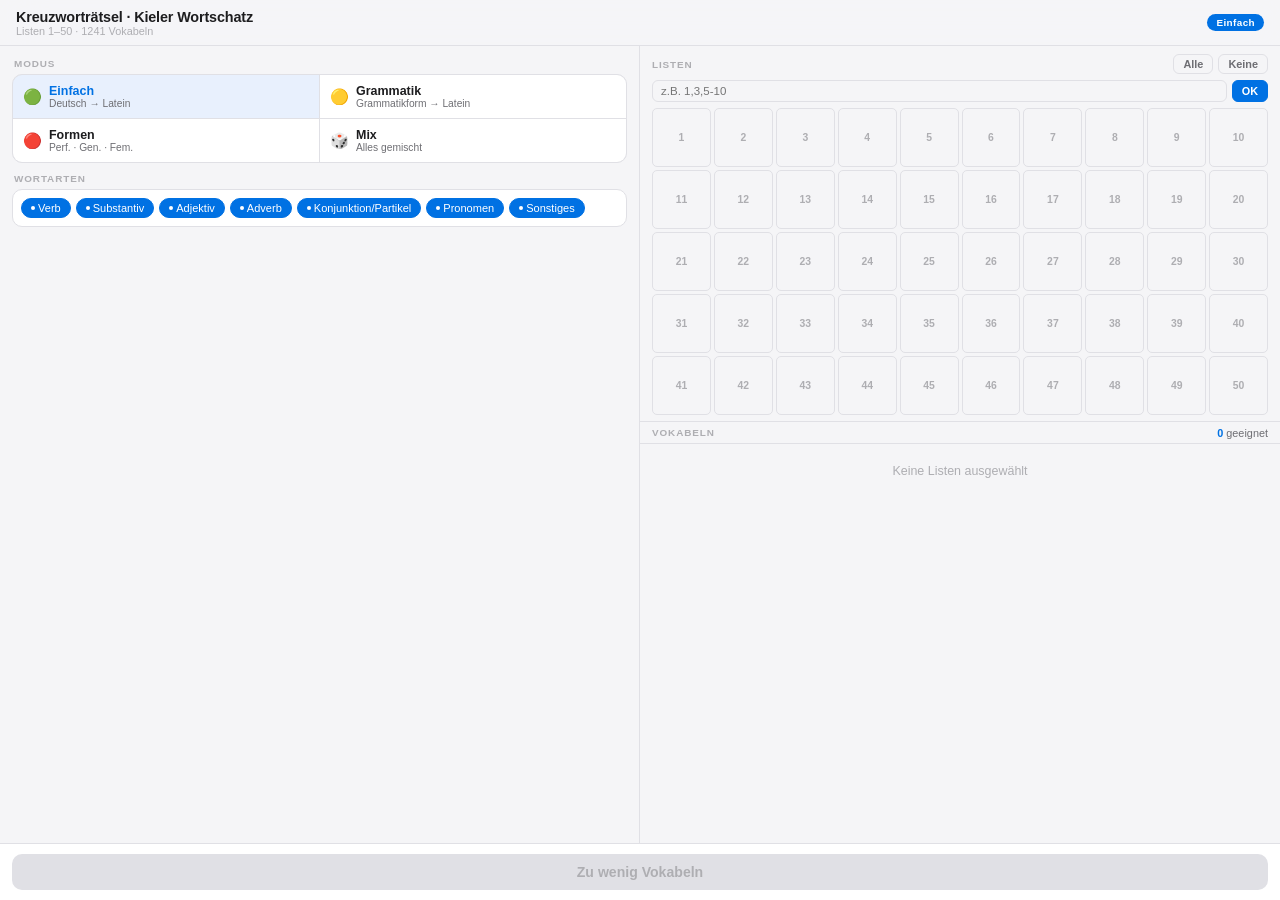
==== commit 930726e1: "Adjust CSS for puzzle layout and update cell size Refactor puzzle layout and styling for responsiven" ====
--- a/index.html
+++ b/index.html
@@ -20,7 +20,7 @@
   --green-light: #eaf7ec;
   --red: #ff3b30;
   --red-light: #fff0ef;
-  --cell: 38px;
+  --cell: 32px;
   --r: 10px;
 }
 
@@ -146,7 +146,43 @@
 .btn-gen:disabled { background: var(--border); color: var(--tx3); cursor: not-allowed; }
 
 /* ── PUZZLE ── */
-.puzzle-scroll { flex: 1; overflow-y: auto; padding: 12px; display: flex; flex-direction: column; gap: 10px; }
+.puzzle-scroll {
+  flex: 1; overflow: hidden; min-height: 0;
+  display: grid;
+  grid-template-columns: auto 1fr;
+  grid-template-rows: auto auto 1fr;
+  gap: 0;
+  padding: 0;
+}
+@media (max-width: 700px) {
+  .puzzle-scroll { display: flex; flex-direction: column; overflow-y: auto; padding: 10px; gap: 10px; }
+}
+.pz-topbar {
+  grid-column: 1 / -1;
+  display: flex; align-items: center; justify-content: space-between; gap: 8px; flex-wrap: wrap;
+  padding: 8px 12px; border-bottom: 1px solid var(--border);
+  background: var(--surface); flex-shrink: 0;
+}
+.pz-left {
+  padding: 10px; display: flex; flex-direction: column; gap: 8px;
+  border-right: 1px solid var(--border); overflow: auto;
+  grid-row: 2 / -1;
+}
+.pz-right {
+  display: flex; flex-direction: column; overflow: hidden; min-height: 0;
+  grid-row: 2 / -1;
+}
+.pz-progress {
+  padding: 8px 12px; border-bottom: 1px solid var(--border); flex-shrink: 0;
+  display: flex; align-items: center; gap: 10px;
+}
+.pz-clues { flex: 1; overflow-y: auto; display: grid; grid-template-columns: 1fr 1fr; }
+@media (max-width: 700px) {
+  .pz-topbar { order: 0; }
+  .pz-left { border-right: none; border-bottom: 1px solid var(--border); order: 1; padding: 8px; }
+  .pz-right { order: 2; }
+  .pz-clues { grid-template-columns: 1fr 1fr; }
+}
 
 /* ── PUZZLE TOP ── */
 .pz-top { display: flex; align-items: center; justify-content: space-between; gap: 8px; flex-wrap: wrap; }
@@ -194,7 +230,8 @@
   border: 1px solid var(--border); cursor: pointer;
 }
 .cell.hi { background: #dce8fb; border-color: #a8c5f5 !important; }
-.cell.sel { background: #b8d4f8; border-color: var(--blue) !important; }
+.cell.cur { background: #1d63d9 !important; border-color: #1d63d9 !important; }
+.cell.cur input { color: #fff !important; }
 .cell.ok { background: var(--green-light) !important; border-color: #a0dba8 !important; }
 .cell.ok input { color: #1a7f2a !important; }
 .cell.ng { background: var(--red-light) !important; border-color: #ffb3af !important; }
@@ -214,17 +251,17 @@
 }
 
 /* ── CLUES ── */
-.clues-grid { display: grid; grid-template-columns: 1fr 1fr; gap: 10px; }
-@media (max-width: 420px) { .clues-grid { grid-template-columns: 1fr; } }
-.clue-panel { background: var(--surface); border: 1px solid var(--border); border-radius: var(--r); overflow: hidden; }
+.clue-panel { background: var(--surface); border-right: 1px solid var(--border); overflow: hidden; display: flex; flex-direction: column; }
+.clue-panel:last-child { border-right: none; }
 .clue-panel-hd {
-  padding: 8px 14px; border-bottom: 1px solid var(--border);
-  font-size: .68rem; font-weight: 600; color: var(--tx3);
+  padding: 7px 12px; border-bottom: 1px solid var(--border);
+  font-size: .66rem; font-weight: 600; color: var(--tx3);
   text-transform: uppercase; letter-spacing: .08em;
   display: flex; justify-content: space-between; align-items: center;
-}
-.clue-panel-hd span { color: var(--tx); font-size: .78rem; font-weight: 700; letter-spacing: 0; text-transform: none; }
-.clue-list { display: flex; flex-direction: column; }
+  flex-shrink: 0; background: var(--bg);
+}
+.clue-panel-hd span { color: var(--tx); font-size: .76rem; font-weight: 700; letter-spacing: 0; text-transform: none; }
+.clue-list { display: flex; flex-direction: column; overflow-y: auto; flex: 1; }
 .ci {
   padding: 8px 12px; border-bottom: 1px solid var(--border);
   display: flex; gap: 8px; cursor: pointer; transition: background .1s;
@@ -369,8 +406,8 @@
 var puzzle = null, activeNum = 0, activeDir = 'across';
 
 // ── INIT ──────────────────────────────────────────────────
-var selLists = new Set();
-for (var _i = 1; _i <= 50; _i++) selLists.add(_i); // all selected by default
+var selLists = new Set(); // nothing selected by default
+var activeR = -1, activeC = -1;
 
 function init() {
   buildCatFilters();
@@ -384,7 +421,7 @@
 function buildListGrid() {
   var g = document.getElementById('listGrid'); g.innerHTML = '';
   for (var i = 1; i <= 50; i++) {
-    var b = document.createElement('button'); b.className = 'lb sel'; b.textContent = i; b.setAttribute('data-n', i);
+    var b = document.createElement('button'); b.className = 'lb'; b.textContent = i; b.setAttribute('data-n', i);
     (function(n, btn) {
       btn.addEventListener('click', function() {
         if (selLists.has(n)) { selLists.delete(n); btn.classList.remove('sel'); }
@@ -705,24 +742,20 @@
   var down   = P.placed.filter(function(p){return p.dir==='down';}).sort(function(a,b){return a.number-b.number;});
   var sc = document.getElementById('pzScroll'); sc.innerHTML = '';
 
-  // Back + actions
-  var top = el('div','pz-top');
-  top.innerHTML = '<div class="pz-info">' + P.placed.length + ' Wörter</div>';
+  // ── Top bar (full width) ──
+  var topbar = el('div','pz-topbar');
+  topbar.innerHTML = '<div class="pz-info">'+P.placed.length+' Wörter</div>';
   var acts = el('div','pz-acts');
   acts.innerHTML = '<button class="btn-sm" onclick="showSetup()">← Zurück</button><button class="btn-sm" onclick="checkAll()">Prüfen</button><button class="btn-sm" onclick="revealAll()">Lösung</button><button class="btn-sm" onclick="resetAll()">Reset</button><button class="btn-sm primary" onclick="generate()">↻ Neu</button>';
-  top.appendChild(acts); sc.appendChild(top);
-
-  // Progress
-  var pb = el('div','progress-bar');
-  pb.innerHTML = '<div class="progress-pct" id="pct">–</div><div style="flex:1"><div class="progress-track"><div class="progress-fill" id="pFill"></div></div><div class="progress-label" id="pLbl">0 / '+P.placed.length+' ausgefüllt</div></div>';
-  sc.appendChild(pb);
-
-  // Active clue bar
+  topbar.appendChild(acts); sc.appendChild(topbar);
+
+  // ── Left: active clue bar + grid ──
+  var pzLeft = el('div','pz-left');
+
   var acb = el('div','active-clue'); acb.id='acBar';
   acb.innerHTML = '<div class="ac-num" id="acNum"></div><div><div class="ac-clue" id="acClue"></div><div class="ac-meta" id="acMeta"></div></div><div class="ac-dir" id="acDir"></div>';
-  sc.appendChild(acb);
-
-  // Grid
+  pzLeft.appendChild(acb);
+
   var gw = el('div','grid-wrap');
   var cg = el('div','cw-grid'); cg.id='cwGrid';
   cg.style.gridTemplateColumns = 'repeat('+P.cols+',var(--cell))';
@@ -740,13 +773,22 @@
     }
     cg.appendChild(cell);
   }
-  gw.appendChild(cg); sc.appendChild(gw);
-
-  // Clues
-  var cg2 = el('div','clues-grid');
-  cg2.appendChild(makePanel('→ Waagrecht', across, 'across'));
-  cg2.appendChild(makePanel('↓ Senkrecht', down, 'down'));
-  sc.appendChild(cg2);
+  gw.appendChild(cg); pzLeft.appendChild(gw);
+  sc.appendChild(pzLeft);
+
+  // ── Right: progress + clue panels ──
+  var pzRight = el('div','pz-right');
+
+  var pb = el('div','pz-progress');
+  pb.innerHTML = '<div class="progress-pct" id="pct">–</div><div style="flex:1"><div class="progress-track"><div class="progress-fill" id="pFill"></div></div><div class="progress-label" id="pLbl">0 / '+P.placed.length+' ausgefüllt</div></div>';
+  pzRight.appendChild(pb);
+
+  var cluesWrap = el('div','pz-clues');
+  cluesWrap.appendChild(makePanel('→ Waagrecht', across, 'across'));
+  cluesWrap.appendChild(makePanel('↓ Senkrecht', down, 'down'));
+  pzRight.appendChild(cluesWrap);
+
+  sc.appendChild(pzRight);
 }
 
 function makePanel(title, items, dir) {
@@ -780,16 +822,22 @@
         if(p.dir!==od)return false;
         return od==='across'?p.row===r&&p.col<=c&&c<p.col+p.word.length:p.col===c&&p.row<=r&&r<p.row+p.word.length;
       });
-      if (ow) { activeDir=od; activeNum=ow.number; highlight(); updateBar(); focusH(r,c); return; }
+      if (ow) { activeDir=od; activeNum=ow.number; activeR=r; activeC=c; highlight(); updateBar(); focusH(r,c); return; }
     }
   }
   var aw=puzzle.placed.find(function(p){return p.dir==='across'&&p.row===r&&p.col<=c&&c<p.col+p.word.length;});
   var dw=puzzle.placed.find(function(p){return p.dir==='down'&&p.col===c&&p.row<=r&&r<p.row+p.word.length;});
   if(aw){activeNum=aw.number;activeDir='across';}else if(dw){activeNum=dw.number;activeDir='down';}
+  activeR=r; activeC=c;
   highlight(); updateBar(); focusH(r,c);
 }
 
 function focusH(r,c) {
+  activeR=r; activeC=c;
+  // Update cursor cell highlight (cur class)
+  document.querySelectorAll('.cell.cur').forEach(function(x){x.classList.remove('cur');});
+  var curCell=getCell(r,c);
+  if(curCell&&curCell.classList.contains('hi'))curCell.classList.add('cur');
   var hi=document.getElementById('hiddenInp'); hi.value=''; hi.setAttribute('data-r',r); hi.setAttribute('data-c',c); hi.focus();
 }
 
@@ -801,6 +849,7 @@
   var cell=getCell(r,c); if(!cell||!cell.classList.contains('wht'))return;
   cell.querySelector('input').value=val[val.length-1];
   cell.classList.remove('ok','ng');
+  activeR=r; activeC=c;
   advFrom(r,c); updateProgress();
 }
 
@@ -820,33 +869,52 @@
 }
 
 function advFrom(r,c) {
-  var dr=activeDir==='down'?1:0, dc=activeDir==='across'?1:0;
-  var nx=getCell(r+dr,c+dc);
-  if(nx&&nx.classList.contains('wht')){tap(r+dr,c+dc);focusH(r+dr,c+dc);}
+  // Stay within the active word – never switch words/direction automatically
+  if(!puzzle||!activeNum)return;
+  var w=puzzle.placed.find(function(p){return p.number===activeNum&&p.dir===activeDir;});
+  if(!w)return;
+  var dr=w.dir==='down'?1:0, dc=w.dir==='across'?1:0;
+  var nr=r+dr, nc=c+dc;
+  // Only advance if next cell is still part of the same word
+  var endR=w.row+dr*(w.word.length-1), endC=w.col+dc*(w.word.length-1);
+  if(w.dir==='across'&&nr===r&&nc<=endC&&nc>=w.col){focusH(nr,nc);return;}
+  if(w.dir==='down'&&nc===c&&nr<=endR&&nr>=w.row){focusH(nr,nc);return;}
+  // At end of word – stay on last cell
 }
 function moveFrom(r,c,d,fd) {
   var dir=fd||activeDir;
   var dr=dir==='down'?d:0, dc=dir==='across'?d:0;
-  var nx=getCell(r+dr,c+dc);
-  if(nx&&nx.classList.contains('wht')){tap(r+dr,c+dc);focusH(r+dr,c+dc);}
+  var nr=r+dr, nc=c+dc;
+  var nx=getCell(nr,nc);
+  if(nx&&nx.classList.contains('wht')){focusH(nr,nc);}
 }
 function focusWord(num,dir) {
-  activeNum=num;activeDir=dir;highlight();updateBar();
+  activeNum=num;activeDir=dir;
   var w=puzzle.placed.find(function(p){return p.number===num&&p.dir===dir;});
+  if(w){activeR=w.row;activeC=w.col;}
+  highlight();updateBar();
   if(w)focusH(w.row,w.col);
 }
 
 function highlight() {
-  document.querySelectorAll('.cell.hi,.cell.sel').forEach(function(c){c.classList.remove('hi','sel');});
+  document.querySelectorAll('.cell.hi,.cell.sel,.cell.cur').forEach(function(c){c.classList.remove('hi','sel','cur');});
   document.querySelectorAll('.ci.act').forEach(function(c){c.classList.remove('act');});
   if(!activeNum||!puzzle)return;
   var w=puzzle.placed.find(function(p){return p.number===activeNum&&p.dir===activeDir;});
   if(!w)return;
   var dr=w.dir==='down'?1:0,dc=w.dir==='across'?1:0;
   for(var i=0;i<w.word.length;i++)getCell(w.row+dr*i,w.col+dc*i).classList.add('hi');
-  getCell(w.row,w.col).classList.add('sel');
+  // cursor cell = activeCell
+  var curCell=getCell(activeR,activeC);
+  if(curCell&&curCell.classList.contains('hi'))curCell.classList.add('cur');
+  else getCell(w.row,w.col).classList.add('cur'); // fallback to start
   var ci=document.getElementById('ci-'+w.dir+'-'+w.number);
-  if(ci){ci.classList.add('act');ci.scrollIntoView({block:'nearest',behavior:'smooth'});}
+  if(ci){
+    ci.classList.add('act');
+    // Only scroll within the clue panel itself, not the whole page
+    var panel=ci.parentElement;
+    if(panel){var top=ci.offsetTop-panel.offsetTop;panel.scrollTop=top-panel.clientHeight/2+ci.clientHeight/2;}
+  }
 }
 
 function updateBar() {
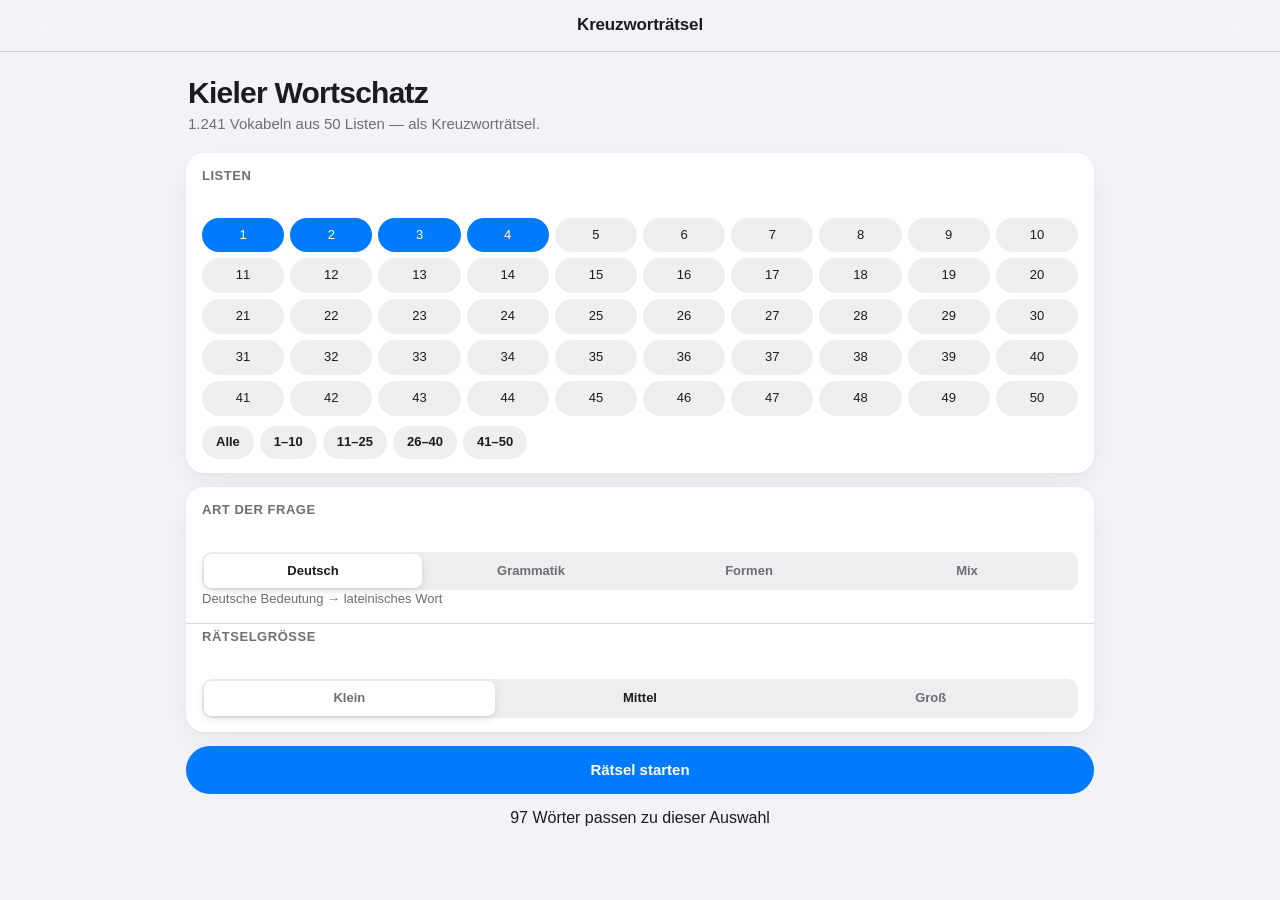
==== commit aa5a08f0: "Neues Design und überarbeitete Funktionen - Aufteilung in index.html, styles.css, app.js, vocab.js; " ====
--- a/index.html
+++ b/index.html
@@ -1,1006 +1,154 @@
 <!DOCTYPE html>
 <html lang="de">
 <head>
-<meta charset="UTF-8">
-<meta name="viewport" content="width=device-width, initial-scale=1.0, viewport-fit=cover">
+<meta charset="utf-8">
+<meta name="viewport" content="width=device-width, initial-scale=1, viewport-fit=cover">
+<meta name="theme-color" content="#f2f2f7" media="(prefers-color-scheme: light)">
+<meta name="theme-color" content="#000000" media="(prefers-color-scheme: dark)">
+<meta name="apple-mobile-web-app-capable" content="yes">
+<meta name="apple-mobile-web-app-title" content="Kreuzworträtsel">
 <title>Kieler Wortschatz · Kreuzworträtsel</title>
-<style>
-*, *::before, *::after { box-sizing: border-box; margin: 0; padding: 0; -webkit-tap-highlight-color: transparent; }
-
-:root {
-  --bg: #f5f5f7;
-  --surface: #ffffff;
-  --border: #e0e0e5;
-  --tx: #1d1d1f;
-  --tx2: #6e6e73;
-  --tx3: #aeaeb2;
-  --blue: #0071e3;
-  --blue-light: #e8f0fd;
-  --green: #28cd41;
-  --green-light: #eaf7ec;
-  --red: #ff3b30;
-  --red-light: #fff0ef;
-  --cell: 32px;
-  --r: 10px;
-}
-
-html, body { height: 100dvh; background: var(--bg); color: var(--tx); font-family: -apple-system, BlinkMacSystemFont, 'SF Pro Text', 'Helvetica Neue', sans-serif; overflow: hidden; }
-@media (max-width: 700px) { html, body { overflow: auto; height: auto; } }
-#app { display: flex; flex-direction: column; height: 100dvh; overflow: hidden; }
-@media (max-width: 700px) { #app { height: auto; min-height: 100dvh; overflow: visible; } }
-
-/* ── NAV ── */
-.nav {
-  height: 46px; flex-shrink: 0;
-  background: rgba(245,245,247,0.88);
-  backdrop-filter: saturate(180%) blur(20px);
-  -webkit-backdrop-filter: saturate(180%) blur(20px);
-  border-bottom: 1px solid var(--border);
-  padding: 0 16px;
-  display: flex; align-items: center; justify-content: space-between;
-}
-.nav-title { font-size: .9rem; font-weight: 600; color: var(--tx); letter-spacing: -.01em; }
-.nav-sub { font-size: .68rem; color: var(--tx3); }
-.nav-badge {
-  font-size: .62rem; font-weight: 600; letter-spacing: .04em;
-  padding: 3px 9px; border-radius: 99px;
-  background: var(--blue); color: #fff;
-}
-
-/* ── VIEWS ── */
-.view { display: none; flex: 1; flex-direction: column; overflow: hidden; min-height: 0; }
-.view.active { display: flex; }
-@media (max-width: 700px) { .view { overflow: visible; min-height: calc(100dvh - 46px); } }
-
-/* ── SETUP – two-column desktop layout ── */
-.setup-body {
-  flex: 1; overflow: hidden; min-height: 0;
-  display: grid;
-  grid-template-columns: 1fr 1fr;
-  grid-template-rows: 1fr auto;
-  gap: 0;
-}
-@media (max-width: 700px) {
-  .setup-body { display: flex; flex-direction: column; overflow: visible; padding-bottom: 16px; }
-}
-
-.setup-left  { border-right: 1px solid var(--border); overflow-y: auto; padding: 12px; display: flex; flex-direction: column; gap: 10px; }
-.setup-right { overflow-y: auto; display: flex; flex-direction: column; }
-.setup-footer { grid-column: 1 / -1; border-top: 1px solid var(--border); padding: 10px 12px; display: flex; align-items: center; gap: 10px; background: var(--surface); }
-
-/* ── SECTION LABEL ── */
-.sec-lbl { font-size: .62rem; font-weight: 600; color: var(--tx3); text-transform: uppercase; letter-spacing: .09em; margin-bottom: 5px; padding: 0 2px; }
-
-.card { background: var(--surface); border-radius: var(--r); border: 1px solid var(--border); overflow: hidden; }
-
-/* ── MODE ── */
-.mode-grid { display: grid; grid-template-columns: 1fr 1fr; gap: 1px; background: var(--border); border-radius: var(--r); overflow: hidden; }
-.mode-item {
-  background: var(--surface); padding: 9px 10px;
-  cursor: pointer; transition: background .1s;
-  display: flex; align-items: center; gap: 7px;
-  -webkit-user-select: none; user-select: none;
-}
-.mode-item:active { background: var(--bg); }
-.mode-item.on { background: var(--blue-light); }
-.mi-icon { font-size: .95rem; flex-shrink: 0; }
-.mi-name { font-size: .78rem; font-weight: 600; color: var(--tx); }
-.mi-desc { font-size: .64rem; color: var(--tx2); }
-.mode-item.on .mi-name { color: var(--blue); }
-
-/* ── FILTER ── */
-.filter-wrap { padding: 8px; display: flex; flex-wrap: wrap; gap: 5px; }
-.pill {
-  display: inline-flex; align-items: center; gap: 3px;
-  padding: 3px 9px; border-radius: 99px;
-  border: 1px solid var(--border); background: var(--surface);
-  font-size: .69rem; color: var(--tx2);
-  cursor: pointer; transition: all .12s;
-  -webkit-user-select: none; user-select: none;
-}
-.pill.on { background: var(--blue); border-color: var(--blue); color: #fff; }
-.pill-dot { width: 4px; height: 4px; border-radius: 50%; background: currentColor; }
-
-/* ── VOCAB LIST ── */
-.vocab-row {
-  display: flex; align-items: baseline; justify-content: space-between;
-  padding: 6px 12px; border-bottom: 1px solid var(--border); gap: 8px;
-}
-.vocab-row:last-child { border-bottom: none; }
-.vr-latin { font-size: .78rem; font-weight: 600; color: var(--tx); white-space: nowrap; }
-.vr-de { font-size: .7rem; color: var(--tx2); flex: 1; min-width: 0; overflow: hidden; text-overflow: ellipsis; white-space: nowrap; }
-.vr-cat {
-  font-size: .58rem; font-weight: 600; padding: 1px 6px; border-radius: 99px;
-  background: var(--bg); color: var(--tx3); border: 1px solid var(--border);
-  white-space: nowrap; flex-shrink: 0;
-}
-
-/* ── FOOTER / GENERATE ── */
-.setup-footer { display: flex; align-items: center; gap: 10px; }
-.btn-xs {
-  padding: 3px 9px; border-radius: 6px;
-  border: 1px solid var(--border); background: var(--bg);
-  font-size: .68rem; font-weight: 600; color: var(--tx2);
-  cursor: pointer; font-family: inherit; white-space: nowrap;
-}
-.btn-xs:active { background: var(--border); }
-.btn-xs-blue { background: var(--blue); border-color: var(--blue); color: #fff; }
-.lb {
-  aspect-ratio: 1; border-radius: 5px; border: 1px solid var(--border);
-  background: var(--bg); color: var(--tx3); font-size: .65rem; font-weight: 600;
-  cursor: pointer; display: flex; align-items: center; justify-content: center;
-  -webkit-user-select: none; user-select: none; transition: all .1s;
-}
-.lb:active { opacity: .7; }
-.lb.sel { background: var(--blue); border-color: var(--blue); color: #fff; }
-.footer-stat { font-size: .72rem; color: var(--tx2); white-space: nowrap; }
-.footer-stat strong { color: var(--blue); }
-.btn-gen {
-  flex: 1; padding: 10px 16px; border-radius: var(--r); border: none;
-  background: var(--blue); color: #fff;
-  font-size: .88rem; font-weight: 600; font-family: inherit;
-  cursor: pointer; transition: opacity .15s;
-  -webkit-user-select: none; user-select: none;
-}
-.btn-gen:active { opacity: .8; }
-.btn-gen:disabled { background: var(--border); color: var(--tx3); cursor: not-allowed; }
-
-/* ── PUZZLE ── */
-.puzzle-scroll {
-  flex: 1; overflow: hidden; min-height: 0;
-  display: grid;
-  grid-template-columns: auto 1fr;
-  grid-template-rows: auto auto 1fr;
-  gap: 0;
-  padding: 0;
-}
-@media (max-width: 700px) {
-  .puzzle-scroll { display: flex; flex-direction: column; overflow-y: auto; padding: 10px; gap: 10px; }
-}
-.pz-topbar {
-  grid-column: 1 / -1;
-  display: flex; align-items: center; justify-content: space-between; gap: 8px; flex-wrap: wrap;
-  padding: 8px 12px; border-bottom: 1px solid var(--border);
-  background: var(--surface); flex-shrink: 0;
-}
-.pz-left {
-  padding: 10px; display: flex; flex-direction: column; gap: 8px;
-  border-right: 1px solid var(--border); overflow: auto;
-  grid-row: 2 / -1;
-}
-.pz-right {
-  display: flex; flex-direction: column; overflow: hidden; min-height: 0;
-  grid-row: 2 / -1;
-}
-.pz-progress {
-  padding: 8px 12px; border-bottom: 1px solid var(--border); flex-shrink: 0;
-  display: flex; align-items: center; gap: 10px;
-}
-.pz-clues { flex: 1; overflow-y: auto; display: grid; grid-template-columns: 1fr 1fr; }
-@media (max-width: 700px) {
-  .pz-topbar { order: 0; }
-  .pz-left { border-right: none; border-bottom: 1px solid var(--border); order: 1; padding: 8px; }
-  .pz-right { order: 2; }
-  .pz-clues { grid-template-columns: 1fr 1fr; }
-}
-
-/* ── PUZZLE TOP ── */
-.pz-top { display: flex; align-items: center; justify-content: space-between; gap: 8px; flex-wrap: wrap; }
-.pz-info { font-size: .8rem; color: var(--tx2); }
-.pz-acts { display: flex; gap: 6px; }
-.btn-sm {
-  padding: 7px 14px; border-radius: 8px;
-  border: 1px solid var(--border); background: var(--surface);
-  font-size: .76rem; font-weight: 600; color: var(--tx2);
-  cursor: pointer; font-family: inherit; transition: all .12s;
-}
-.btn-sm:active { background: var(--bg); }
-.btn-sm.primary { background: var(--blue); border-color: var(--blue); color: #fff; }
-
-/* ── PROGRESS ── */
-.progress-bar { display: flex; align-items: center; gap: 10px; }
-.progress-pct { font-size: 1.1rem; font-weight: 700; color: var(--tx); min-width: 36px; }
-.progress-track { flex: 1; height: 4px; background: var(--border); border-radius: 99px; overflow: hidden; }
-.progress-fill { height: 100%; background: var(--blue); border-radius: 99px; transition: width .3s ease; width: 0%; }
-.progress-label { font-size: .7rem; color: var(--tx3); }
-
-/* ── ACTIVE CLUE ── */
-.active-clue {
-  background: var(--surface); border: 1px solid var(--border);
-  border-radius: var(--r); padding: 11px 14px;
-  display: none; gap: 10px; align-items: flex-start;
-  border-left: 3px solid var(--blue);
-}
-.active-clue.show { display: flex; }
-.ac-num { font-size: .72rem; font-weight: 700; color: var(--blue); min-width: 20px; padding-top: 1px; }
-.ac-clue { flex: 1; font-size: .82rem; color: var(--tx); line-height: 1.4; }
-.ac-meta { font-size: .66rem; color: var(--tx3); margin-top: 2px; }
-.ac-dir { font-size: .66rem; font-weight: 600; color: var(--blue); flex-shrink: 0; padding-top: 1px; }
-
-/* ── GRID ── */
-.grid-wrap { overflow: auto; -webkit-overflow-scrolling: touch; }
-.cw-grid {
-  display: inline-grid; gap: 2px; padding: 4px;
-  background: var(--border); border-radius: var(--r);
-}
-.cell { width: var(--cell); height: var(--cell); position: relative; }
-.cell.blk { background: var(--tx); border-radius: 3px; }
-.cell.wht {
-  background: var(--surface); border-radius: 3px;
-  border: 1px solid var(--border); cursor: pointer;
-}
-.cell.hi { background: #dce8fb; border-color: #a8c5f5 !important; }
-.cell.cur { background: #1d63d9 !important; border-color: #1d63d9 !important; }
-.cell.cur input { color: #fff !important; }
-.cell.ok { background: var(--green-light) !important; border-color: #a0dba8 !important; }
-.cell.ok input { color: #1a7f2a !important; }
-.cell.ng { background: var(--red-light) !important; border-color: #ffb3af !important; }
-.cell.ng input { color: var(--red) !important; }
-.cell-num {
-  position: absolute; top: 2px; left: 2px;
-  font-size: .46rem; font-weight: 700; color: var(--tx2);
-  line-height: 1; pointer-events: none; z-index: 1;
-}
-.cell input {
-  position: absolute; inset: 0; width: 100%; height: 100%;
-  background: transparent; border: none; outline: none;
-  text-align: center; font-size: .92rem; font-weight: 700; color: var(--tx);
-  cursor: pointer; text-transform: uppercase; font-family: inherit;
-  padding-top: 4px; -webkit-user-select: none; user-select: none;
-  caret-color: transparent;
-}
-
-/* ── CLUES ── */
-.clue-panel { background: var(--surface); border-right: 1px solid var(--border); overflow: hidden; display: flex; flex-direction: column; }
-.clue-panel:last-child { border-right: none; }
-.clue-panel-hd {
-  padding: 7px 12px; border-bottom: 1px solid var(--border);
-  font-size: .66rem; font-weight: 600; color: var(--tx3);
-  text-transform: uppercase; letter-spacing: .08em;
-  display: flex; justify-content: space-between; align-items: center;
-  flex-shrink: 0; background: var(--bg);
-}
-.clue-panel-hd span { color: var(--tx); font-size: .76rem; font-weight: 700; letter-spacing: 0; text-transform: none; }
-.clue-list { display: flex; flex-direction: column; overflow-y: auto; flex: 1; }
-.ci {
-  padding: 8px 12px; border-bottom: 1px solid var(--border);
-  display: flex; gap: 8px; cursor: pointer; transition: background .1s;
-  -webkit-user-select: none; user-select: none;
-}
-.ci:last-child { border-bottom: none; }
-.ci:active { background: var(--bg); }
-.ci.act { background: var(--blue-light); }
-.ci.done { opacity: .3; }
-.ci-num { font-size: .7rem; font-weight: 700; color: var(--blue); min-width: 18px; flex-shrink: 0; padding-top: 1px; }
-.ci-body { flex: 1; min-width: 0; }
-.ci-clue { font-size: .77rem; color: var(--tx); line-height: 1.3; }
-.ci-meta { font-size: .62rem; color: var(--tx3); margin-top: 2px; }
-.mode-tag { display: inline-block; font-size: .58rem; font-weight: 600; padding: 1px 5px; border-radius: 4px; margin-right: 4px; }
-.mt-easy { background: #eaf7ec; color: #1a7f2a; }
-.mt-gram { background: #f0eafd; color: #7a2fbf; }
-.mt-conj { background: #fff0ef; color: var(--red); }
-
-/* ── TOAST ── */
-.toast {
-  position: fixed; bottom: max(env(safe-area-inset-bottom, 0px), 20px);
-  left: 50%; transform: translateX(-50%) translateY(16px);
-  background: rgba(29,29,31,.9);
-  backdrop-filter: blur(16px); -webkit-backdrop-filter: blur(16px);
-  border-radius: 99px; padding: 9px 20px;
-  font-size: .78rem; color: #fff;
-  opacity: 0; transition: all .25s; pointer-events: none; z-index: 999;
-  white-space: nowrap;
-}
-.toast.show { opacity: 1; transform: translateX(-50%) translateY(0); }
-
-/* ── HIDDEN INPUT ── */
-.hidden-inp { position: fixed; opacity: 0; width: 1px; height: 1px; top: 50%; left: 50%; pointer-events: none; font-size: 16px; border: none; background: none; outline: none; }
-
-/* ── LOADING ── */
-.loading { display: flex; flex-direction: column; align-items: center; justify-content: center; flex: 1; gap: 10px; padding: 40px; }
-.loading-ring { width: 28px; height: 28px; border: 2px solid var(--border); border-top-color: var(--blue); border-radius: 50%; animation: spin .8s linear infinite; }
-.loading-txt { font-size: .84rem; color: var(--tx3); }
-@keyframes spin { to { transform: rotate(360deg); } }
-
-::-webkit-scrollbar { width: 4px; height: 4px; }
-::-webkit-scrollbar-track { background: transparent; }
-::-webkit-scrollbar-thumb { background: var(--border); border-radius: 99px; }
-</style>
+<link rel="stylesheet" href="styles.css">
 </head>
 <body>
+<div class="app">
 
-<div id="app">
-<div class="nav">
-  <div>
-    <div class="nav-title">Kreuzworträtsel · Kieler Wortschatz</div>
-    <div class="nav-sub">Listen 1–50 · 1241 Vokabeln</div>
-  </div>
-  <div class="nav-badge" id="navBadge">Einfach</div>
-</div>
+  <nav class="nav">
+    <div class="left">
+      <button class="nav-btn" id="btnBack" hidden>‹ Start</button>
+    </div>
+    <h1 id="navTitle">Kreuzworträtsel</h1>
+    <div class="right">
+      <button class="nav-btn" id="btnClues" hidden>Hinweise</button>
+    </div>
+  </nav>
 
-<!-- SETUP -->
-<div id="vSetup" class="view active">
-  <div class="setup-body">
+  <!-- Startbildschirm -->
+  <div class="wrap setup-view" id="setupView">
+    <div class="title-block">
+      <h2>Kieler Wortschatz</h2>
+      <p>1.241 Vokabeln aus 50 Listen — als Kreuzworträtsel.</p>
+    </div>
 
-    <!-- LEFT: controls -->
-    <div class="setup-left">
-      <div>
-        <div class="sec-lbl">Modus</div>
-        <div class="mode-grid card">
-          <div class="mode-item on" onclick="setMode('easy',this)">
-            <div class="mi-icon">🟢</div><div><div class="mi-name">Einfach</div><div class="mi-desc">Deutsch → Latein</div></div>
-          </div>
-          <div class="mode-item" onclick="setMode('gram',this)">
-            <div class="mi-icon">🟡</div><div><div class="mi-name">Grammatik</div><div class="mi-desc">Grammatikform → Latein</div></div>
-          </div>
-          <div class="mode-item" onclick="setMode('conj',this)">
-            <div class="mi-icon">🔴</div><div><div class="mi-name">Formen</div><div class="mi-desc">Perf. · Gen. · Fem.</div></div>
-          </div>
-          <div class="mode-item" onclick="setMode('mix',this)">
-            <div class="mi-icon">🎲</div><div><div class="mi-name">Mix</div><div class="mi-desc">Alles gemischt</div></div>
-          </div>
-        </div>
-      </div>
-
-      <div>
-        <div class="sec-lbl">Wortarten</div>
-        <div class="card">
-          <div class="filter-wrap" id="catFilters"></div>
+    <div class="card">
+      <div class="card-head">Listen</div>
+      <div class="row">
+        <div class="chips" id="listChips"></div>
+        <div class="chips" style="margin-top:10px">
+          <button class="chip wide" data-range="all">Alle</button>
+          <button class="chip wide" data-range="1-10">1–10</button>
+          <button class="chip wide" data-range="11-25">11–25</button>
+          <button class="chip wide" data-range="26-40">26–40</button>
+          <button class="chip wide" data-range="41-50">41–50</button>
         </div>
       </div>
     </div>
 
-    <!-- RIGHT: list selector + vocab preview -->
-    <div class="setup-right">
-      <div style="padding:8px 12px 6px;border-bottom:1px solid var(--border);flex-shrink:0">
-        <div style="display:flex;justify-content:space-between;align-items:center;margin-bottom:6px">
-          <span style="font-size:.62rem;font-weight:600;color:var(--tx3);text-transform:uppercase;letter-spacing:.09em">Listen</span>
-          <div style="display:flex;gap:5px">
-            <button class="btn-xs" onclick="selAll()">Alle</button>
-            <button class="btn-xs" onclick="selNone()">Keine</button>
+    <div class="card">
+      <div class="card-head">Art der Frage</div>
+      <div class="row">
+        <div class="seg" id="segMode">
+          <div class="thumb"></div>
+          <button data-mode="easy" class="on">Deutsch</button>
+          <button data-mode="gram">Grammatik</button>
+          <button data-mode="conj">Formen</button>
+          <button data-mode="mix">Mix</button>
+        </div>
+        <div class="hint" id="modeHint">Deutsche Bedeutung → lateinisches Wort</div>
+      </div>
+      <div class="card-head" style="padding-top:4px">Rätselgröße</div>
+      <div class="row">
+        <div class="seg" id="segSize">
+          <div class="thumb"></div>
+          <button data-size="9">Klein</button>
+          <button data-size="11" class="on">Mittel</button>
+          <button data-size="13">Groß</button>
+        </div>
+      </div>
+    </div>
+
+    <div class="actions">
+      <button class="btn primary block" id="btnStart">Rätsel starten</button>
+    </div>
+    <p class="hint" style="text-align:center;margin-top:12px" id="poolHint">—</p>
+  </div>
+
+  <!-- Rätsel -->
+  <div class="wrap puzzle-view" id="puzzleView">
+    <div class="statusbar">
+      <div class="meta">
+        <span><b id="statWords">0/0</b> Wörter</span>
+        <span><b id="statTime">0:00</b></span>
+      </div>
+      <div class="meta"><span id="statMode"></span></div>
+    </div>
+    <div class="progress"><div class="progress-fill" id="progressFill"></div></div>
+
+    <div class="board-area">
+      <div class="board-col">
+        <div class="board-card">
+          <div class="grid" id="grid"></div>
+        </div>
+        <div class="cluebar" id="cluebar">
+          <div class="text"><b id="cbNo">1</b><span id="cbText">—</span></div>
+          <div class="nav-arrows">
+            <button class="icon-btn" id="btnPrev" aria-label="Vorheriger Hinweis">‹</button>
+            <button class="icon-btn" id="btnNext" aria-label="Nächster Hinweis">›</button>
           </div>
         </div>
-        <div style="display:flex;gap:5px;margin-bottom:6px">
-          <input id="rangeIn" type="text" placeholder="z.B. 1,3,5-10" inputmode="text"
-            style="flex:1;padding:4px 8px;border-radius:6px;border:1px solid var(--border);background:var(--bg);font-size:.72rem;font-family:inherit;color:var(--tx);outline:none">
-          <button class="btn-xs btn-xs-blue" onclick="applyRange()">OK</button>
+
+        <div class="toolbar">
+          <button class="btn plain small" id="btnCheck"><svg width="16" height="16" viewBox="0 0 16 16" fill="none"><path d="M2.5 8.5l3.2 3.2 7.8-7.8" stroke="currentColor" stroke-width="1.8" stroke-linecap="round" stroke-linejoin="round"/></svg>Prüfen</button>
+          <button class="btn plain small" id="btnReveal"><svg width="16" height="16" viewBox="0 0 16 16" fill="none"><path d="M1.5 8s2.4-4.2 6.5-4.2S14.5 8 14.5 8s-2.4 4.2-6.5 4.2S1.5 8 1.5 8z" stroke="currentColor" stroke-width="1.5"/><circle cx="8" cy="8" r="1.9" stroke="currentColor" stroke-width="1.5"/></svg>Wort zeigen</button>
+          <button class="btn plain small" id="btnNew"><svg width="16" height="16" viewBox="0 0 16 16" fill="none"><path d="M13 8a5 5 0 1 1-1.6-3.7" stroke="currentColor" stroke-width="1.7" stroke-linecap="round"/><path d="M13 2.6V5.4h-2.8" stroke="currentColor" stroke-width="1.7" stroke-linecap="round" stroke-linejoin="round"/></svg>Neues Rätsel</button>
         </div>
-        <div id="listGrid" style="display:grid;grid-template-columns:repeat(10,1fr);gap:3px"></div>
       </div>
-      <div style="padding:5px 12px 4px;border-bottom:1px solid var(--border);display:flex;justify-content:space-between;align-items:center;flex-shrink:0">
-        <span style="font-size:.62rem;font-weight:600;color:var(--tx3);text-transform:uppercase;letter-spacing:.09em">Vokabeln</span>
-        <span style="font-size:.68rem;color:var(--tx2)"><strong id="stF" style="color:var(--blue)">0</strong> geeignet</span>
-      </div>
-      <div id="vocabList" style="overflow-y:auto;flex:1"></div>
-    </div>
-
-    <!-- FOOTER -->
-    <div class="setup-footer">
-      <button class="btn-gen" id="btnGen" onclick="generate()" disabled>Rätsel generieren</button>
+      <aside class="clue-panel" id="cluePanel">
+        <div class="clue-group"><h4>Waagerecht</h4><div id="cluesA"></div></div>
+        <div class="clue-group"><h4>Senkrecht</h4><div id="cluesD"></div></div>
+      </aside>
     </div>
 
   </div>
 </div>
 
-<!-- PUZZLE -->
-<div id="vPuzzle" class="view">
-  <div class="puzzle-scroll" id="pzScroll">
-    <div class="loading"><div class="loading-ring"></div><div class="loading-txt">Wird erstellt…</div></div>
+<div class="scrim" id="scrim"></div>
+
+<div class="sheet" id="sheetClues">
+  <div class="grabber"></div>
+  <div class="sheet-head">
+    <h3>Hinweise</h3>
+    <p>Antippen springt zur Frage.</p>
+  </div>
+  <div class="sheet-body">
+    <div class="clue-group"><h4>Waagerecht</h4><div id="sheetCluesA"></div></div>
+    <div class="clue-group"><h4>Senkrecht</h4><div id="sheetCluesD"></div></div>
   </div>
 </div>
 
+<div class="sheet" id="sheetResult">
+  <div class="grabber"></div>
+  <div class="result-hero">
+    <div class="big">🎉</div>
+    <h3>Geschafft</h3>
+    <p id="resultLine">Alle Wörter gelöst.</p>
+  </div>
+  <div class="result-stats">
+    <div><b id="resultTime">0:00</b><span>Zeit</span></div>
+    <div><b id="resultWords">0</b><span>Wörter</span></div>
+    <div><b id="resultMode">—</b><span>Modus</span></div>
+  </div>
+  <div class="sheet-foot">
+    <button class="btn plain" id="btnResultClose">Schließen</button>
+    <button class="btn primary" id="btnResultNew">Neues Rätsel</button>
+  </div>
 </div>
 
-<input class="hidden-inp" id="hiddenInp" type="text" maxlength="2"
-  autocomplete="off" autocorrect="off" autocapitalize="characters" spellcheck="false">
 <div class="toast" id="toast"></div>
+<input id="kbd" type="text" inputmode="text" autocomplete="off" autocorrect="off"
+       autocapitalize="characters" spellcheck="false" aria-label="Buchstabe eingeben">
 
-<script>
-var VOCAB = {"1":[["similis","ähnlich","Adjektiv","similis, simile"],["animadvertere","bemerken / vorgehen gegen","Verb","animadvertō, animadvertī, animadversum in"],["impellere","antreiben, veranlassen","Verb","impellō, impulī, impulsum"],["prex","die Bitte","Substantiv","precis f"],["ubī","wo / sobald","Konjunktion/Partikel",""],["oppūgnāre","angreifen","Verb","oppūgnō, oppūgnāvī, oppūgnātum"],["memorāre","erwähnen, berichten","Verb","memorō, memorāvī, memorātum"],["māgnus","groß","Adjektiv","māgna, māgnum"],["causa","die Ursache, die Sache, der Prozess","Substantiv","causae f"],["ūsque","ununterbrochen / seit / bis zu","Adverb","Adv. / ūsque ā/ab / ūsque ad"],["homō","der Mensch","Substantiv","hominis m"],["praesēns","anwesend","Adjektiv","praesēns / Gen. praesentis"],["inīre","hineingehen, beginnen","Verb","ineō, iniī, initum"],["quārtus","der vierte","Adjektiv","quārta, quārtum"],["gerere","ausführen, tragen","Verb","gerō, gessī, gestum"],["adicere","hinzufügen","Verb","adiciō, adiēci, adiectum"],["prīmus","der erste / erstens, zuerst","Adjektiv","prīma, prīmum / prīmō Adv."],["aedis","der Tempel / Pl.: das Haus","Substantiv","aedis f"],["genus","das Geschlecht, die Art","Substantiv","generis n"],["libet","es gefällt","Verb","Perf. libuit"],["caelum","der Himmel","Substantiv","caelī n"],["afficere","versehen mit","Verb","afficiō, affēcī, affectum mit Abl."],["cōnsīdere","sich setzen","Verb","cōnsīdō, cōnsēdī, cōnsessum"],["propter","wegen","Präposition","mit Akk."],["ibī","dort","Konjunktion/Partikel",""]],"2":[["fōns","die Quelle, der Ursprung","Substantiv","fontis m"],["aliēnus","fremd","Adjektiv","aliēna, aliēnum"],["aequus","eben, gleich, gerecht","Adjektiv","aequa, aequum"],["quia","weil","Konjunktion/Partikel",""],["sēcum","mit sich, bei sich","Konjunktion/Partikel","#NAME?"],["amīcus","der Freund","Substantiv","amīcī m"],["centum","hundert","Adverb/Zahlwort","indeklinabel"],["adventus","die Ankunft","Substantiv","adventūs m"],["asper","rau, streng","Adjektiv","aspera, asperum"],["potēns","mächtig, stark","Adjektiv","potēns / Gen. potentis"],["cōnspectus","der Anblick, das Blickfeld","Substantiv","cōnspectūs m"],["nāscī","entstehen, geboren werden / die Tochter/der Sohn","Verb","nāscor, nātus sum / nāta/nātus"],["dominus","der Herr","Substantiv","dominī m"],["quandō","wann","Konjunktion/Partikel",""],["expellere","vertreiben, verbannen","Verb","expellō, expulī, expulsum"],["ē / ex","aus","Präposition","mit Abl."],["initium","der Anfang","Substantiv","initiī n"],["arx","die Burg","Substantiv","arcis f"],["dexter","der rechte","Adjektiv","dextra, dextrum"],["recitāre","vorlesen","Verb","recitō, recitāvī, recitātum"],["īgnōtus","unbekannt","Adjektiv","īgnōta, īgnōtum"],["coniūrātiō","die Verschwörung","Substantiv","coniūrātiōnis f"],["incēdere","hineingehen","Verb","incēdō, incessī, incessum"],["hic","dieser (hier)","Pronomen","haec, hoc / Gen. huius, Dat. huic"],["culpa","die Schuld","Substantiv","culpae f"]],"3":[["vīvus","lebendig","Adjektiv","vīva, vīvum"],["equitātus","die Reiterei","Substantiv","equitātūs m"],["senex","der alte Mann","Substantiv","senis m"],["amīca","die Freundin","Substantiv","amīcae f"],["ipse","(er) selbst","Adjektiv","ipsa, ipsum / Gen. ipsīus, Dat. ipsī"],["vestis","die Kleidung","Substantiv","vestis f"],["lūctus","die Trauer","Substantiv","lūctūs m"],["an","ob, oder etwa","Konjunktion/Partikel",""],["rogāre","bitten, fragen","Verb","rogō, rogāvī, rogātum"],["imperātor","der Feldherr, der Kaiser","Substantiv","imperātōris m"],["aciēs","das Heer (in Schlachtordnung)","Substantiv","aciēī f"],["vix","kaum","Konjunktion/Partikel",""],["quamobrem","warum","Konjunktion/Partikel",""],["nōbilis","adelig, vornehm, berühmt","Adjektiv","nōbilis, nōbile"],["permittere","erlauben, überlassen","Verb","permittō, permīsī, permissum"],["locāre","aufstellen, setzen","Verb","locō, locāvī, locātum"],["abīre","weggehen","Verb","abeō, abiī, abitum"],["trādere","übergeben, überliefern","Verb","trādō, trādidī, trāditum"],["occidere","umkommen","Verb","occidō, occidī, ---"],["sūmere","nehmen","Verb","sūmō, sūmpsī, sūmptum"],["caput","der Kopf, die Hauptstadt","Substantiv","capitis n"],["exter","ausländisch","Adjektiv","extera, exterum"],["aestās","der Sommer","Substantiv","aestātis f"],["dēserere","verlassen, im Stich lassen","Verb","dēserō, dēseruī, dēsertum"],["brevis","kurz","Adjektiv","brevis, breve"]],"4":[["pius","pflichtbewusst, fromm","Adjektiv","pia, pium"],["animus","das Herz, der Geist, der Mut","Substantiv","animī m"],["damnāre","verurteilen wegen","Verb","damnō, damnāvī, damnātum mit Gen."],["cāsus","der Fall, der Zufall","Substantiv","casūs m"],["cōnsequī","nachfolgen, erreichen","Verb","cōnsequor, cōnsecūtus sum"],["dubitāre","zweifeln, zögern","Verb","dubitō, dubitāvī, dubitātum"],["suspīciō","der Verdacht, die Vermutung","Substantiv","suspīciōnis f"],["vehī","sich fortbewegen, fahren","Verb","vehor, vectus sum"],["fingere","sich ausdenken","Verb","fingō, fīnxī, fictum"],["iste","dieser (da)","Pronomen","ista, istud / Gen. istīus, Dat. istī"],["cīvis","der Bürger","Substantiv","cīvis m"],["quod","weil, dass","Konjunktion/Partikel",""],["auctor","der Verursacher, der Anführer, der Verfasser","Substantiv","auctōris m"],["dēsinere","aufhören","Verb","dēsinō, dēsiī, dēsitum"],["patī","(er)leiden, ertragen, zulassen","Verb","patior, passus sum"],["āra","der Altar","Substantiv","ārae f"],["mors","der Tod","Substantiv","mortis f"],["at","aber, jedoch","Konjunktion/Partikel",""],["cōnsuētūdō","die Gewohnheit","Substantiv","cōnsuētūdinis f"],["tacēre","schweigen, verschweigen","Verb","taceō, tacuī, tacitum"],["cōnsistere","haltmachen, sich aufstellen","Verb","cōnsistō, cōnstitī, ---"],["crēdere","glauben, anvertrauen","Verb","crēdo, crēdidī, crēditum"],["dōs","die Mitgift","Substantiv","dōtis f"],["fūr","der Dieb","Substantiv","fūris m"],["mulier","die Frau","Substantiv","mulieris f"]],"5":[["tantus","so groß, so viel / nur","Adjektiv","tanta, tantum / tantum Adv."],["parcus","sparsam","Adjektiv","parca, parcum"],["velut","wie (zum Beispiel)","Konjunktion/Partikel",""],["magis","mehr","Adverb","Adv."],["sine","ohne","Präposition","mit Abl."],["vīta","das Leben","Substantiv","vitae f"],["flūmen","der Fluss","Substantiv","flūminis n"],["negōtium","die Aufgabe","Substantiv","negōtiī n"],["cēnsēre","meinen, einschätzen","Verb","cēnseō, cēnsuī, cēnsum"],["tuus","dein","Adjektiv","tua, tuum"],["cella","die Kammer, der Keller, der Tempelraum","Substantiv","cellae f"],["nōnnūllī","einige, manche","Sonstiges","nōnnūllae, nōnnūlla"],["celer","schnell","Adjektiv","celeris, celere"],["sīcut","(so) wie","Konjunktion/Partikel",""],["iactāre","schleudern / rühmen","Verb","iactō, iactāvī, iactātum"],["tegere","bedecken, verdecken, schützen","Verb","tegō, tēxī, tēctum"],["admittere","hinzuziehen, zulassen","Verb","admittō, admīsī, admissum"],["nī / nisī","wenn nicht, außer","Konjunktion/Partikel",""],["opus","die Arbeit, das Werk","Substantiv","operis n"],["malum","das Übel","Substantiv","malī n"],["addūcere","heranführen, veranlassen","Verb","addūcō, addūxī, adductum"],["simulācrum","die Nachbildung, das Bild","Substantiv","simulācrī n"],["scelerātus","verbrecherisch / der Verbrecher","Substantiv","scelerāta, scelerātum / scelerātī m Subst."],["quīcumque","wer auch immer","Pronomen","quaecumque, quodcumque"],["bōs","das Rind","Substantiv","bovis m / f"]],"6":[["classis","die Flotte","Substantiv","classis f"],["occupāre","besetzen","Verb","occupō, occupāvī, occupātum"],["cōgere","versammeln, zwingen","Verb","cōgō, coēgī, coāctum"],["vīs","die Gewalt, die Kraft, die Menge","Substantiv","Akk. vim, Abl. vī, Pl. vīrēs, vīrium f"],["discēdere","auseinandergehen, weggehen","Verb","discēdō, discessī, discessum"],["parum","(zu) wenig","Adverb","Adv."],["cavēre","sich hüten vor","Verb","caveō, cavī, cautum mit Akk."],["appellāre","nennen","Verb","appellō, appellāvī, appellātum"],["condere","gründen / aufbewahren, verbergen","Verb","condō, condidī, conditum"],["membrum","das Körperteil","Substantiv","membrī n"],["iūrāre","schwören","Verb","iūrō, iūrāvī, iūrātum"],["lībertās","die Freiheit","Substantiv","lībertātis f"],["hinc","von hier","Konjunktion/Partikel",""],["pēior","schlechter","Adjektiv","pēior, pēius"],["sōlācium","der Trost","Substantiv","sōlāciī n"],["cēnāre","essen","Verb","cēnō, cēnāvī, cēnātum"],["nōndum","noch nicht","Konjunktion/Partikel",""],["opīniō","die Meinung, der (gute) Ruf","Substantiv","opīniōnis f"],["historia","die Geschichte, die Geschichtsschreibung","Substantiv","historiae f"],["lingua","die Zunge, die Sprache","Substantiv","linguae f"],["trīgintā","dreißig","Adverb/Zahlwort","indeklinabel"],["ēdūcere","herausführen","Verb","ēdūcō, ēdūxī, ēductum"],["anus","die alte Frau","Substantiv","anūs f"],["occīdere","niederhauen, töten","Verb","occīdō, occīdī, occīsum"],["complēre","anfüllen","Verb","compleō, complēvī, complētum"]],"7":[["quamvīs","auch wenn / beliebig","Konjunktion/Partikel","mit Konj. / ---"],["senātor","der Senator","Substantiv","senātōris m"],["tempus","die (passende) Zeit / die Umstände","Substantiv","temporis n"],["adversus","entgegengesetzt, feindlich / gegen, entgegen","Adjektiv","adversa, adversum / mit Akk."],["sānē","tatsächlich, wirklich","Adverb","Adv."],["sī","wenn, falls","Konjunktion/Partikel",""],["spatium","die Zeit, der Raum, der Zeitraum","Substantiv","spatiī n"],["clāmor","das Geschrei, der Lärm","Substantiv","clāmōris m"],["accendere","anzünden, anfeuern","Verb","accendō, accendī, accēnsum"],["condūcere","zusammenführen, anwerben","Verb","condūcō, condūxī, conductum"],["aeternus","ewig","Adjektiv","aeterna, aeternum"],["praetor","der Prätor","Substantiv","praetōris m"],["clam","heimlich","Adverb","Adv."],["perspicere","genau betrachten, erkennen","Verb","perspiciō, perspēxī, perspectum"],["captīvus","gefangen / der Gefangene","Substantiv","captīva, captīvum / captīvī m"],["conicere","(zusammen)werfen, vermuten","Verb","coniciō, coniēcī, coniectum"],["cor","das Herz","Substantiv","cordis n"],["medius","der mittlere","Adjektiv","media, medium"],["dīligere","lieben, verehren","Verb","dīligō, dīlēxī, dīlēctum"],["refert","es ist wichtig für jemanden","Sonstiges","mit Gen."],["dīgnus","einer Sache würdig","Adjektiv","dīgna, dīgnum mit Abl."],["ille","jener","Pronomen","illa, illud / Gen. illīus, Dat. illī"],["vidērī","(er)scheinen","Verb","videor, vīsus sum"],["neglegere","nicht beachten, vernachlässigen","Verb","neglegō, neglēxī, neglēctum"],["nūptiae","die Hochzeit","Substantiv","nūptiārum f Pl."]],"8":[["posterus","der folgende / der letzte / schließlich","Adjektiv","postera, posterum / postrēmus / postrēmō Adv."],["commovēre","bewegen, veranlassen","Verb","commoveō, commōvī, commōtum"],["cōnspicere","erblicken","Verb","cōnspiciō, cōnspēxī, cōnspectum"],["frūctus","die Frucht, der Ertrag, der Nutzen","Substantiv","frūctūs m"],["mūtāre","verändern, verwandeln","Verb","mūtō, mūtāvī, mūtātum"],["ēicere","hinauswerfen, vertreiben","Verb","ēiciō, ēiēcī, ēiectum"],["pōnere","setzen, (auf)stellen, (hin)legen","Verb","pōnō, posuī, positum"],["cupere","wünschen","Verb","cupiō, cupīvī, cupītum"],["dolus","die List","Substantiv","dolī m"],["aestus","die Flut, die Hitze","Substantiv","aestūs m"],["senātus","der Senat","Substantiv","senātūs m"],["emere","kaufen","Verb","emō, ēmī, ēmptum"],["pār","gleich / ebenso, gleichzeitig","Adjektiv","pār / Gen. paris / pariter Adv."],["cōnsilium","die Beratung, der Rat, der Plan","Substantiv","cōnsiliī n"],["inānis","leer, wertlos","Adjektiv","inānis, ināne"],["ingēns","gewaltig, ungeheuer","Adjektiv","ingēns / Gen. ingentis"],["sēnsus","der Sinn, das Gefühl","Substantiv","sēnsūs m"],["avus","der Großvater","Substantiv","avī m"],["iuventūs","die Jugend","Substantiv","iuventūtis f"],["atque / ac","und","Konjunktion/Partikel",""],["cōnferre","zusammentragen, vergleichen","Verb","cōnferō, cōntulī, collātum"],["haerēre","hängen, steckenbleiben","Verb","haereō, haesī, ---"],["plūs","mehr","Adjektiv","plūs / Gen. plūris"],["cōnscius","eingeweiht in / der Mitwisser","Substantiv","cōnscia, cōnscium / cōnsciī m Subst."],["recēns","frisch, neu","Adjektiv","recēns / Gen. recentis"]],"9":[["compōnere","ordnen, abfassen, vergleichen","Verb","compōnō, composuī, compositum"],["quasi","gleichsam, als ob","Konjunktion/Partikel",""],["audācia","die Frechheit, die Kühnheit","Substantiv","audāciae f"],["ita","so","Konjunktion/Partikel",""],["circumdare","umgeben","Verb","circumdō, circumdedī, circumdatum"],["deinde","dann","Konjunktion/Partikel",""],["peccāre","einen Fehler machen, sündigen","Verb","peccō, peccāvī, peccātum"],["excēdere","hinausgehen","Verb","excēdō, excessī, excessum"],["amāre","lieben","Verb","amō, amāvī, amātum"],["iungere","verbinden, vereinigen","Verb","iungō, iūnxī, iūnctum"],["quisnam","wer denn","Konjunktion/Partikel",""],["tū","du","Pronomen","Dat. tibī, Akk./Abl. tē"],["agere","tun, handeln, betreiben","Verb","agō, ēgī, āctum"],["adhūc","bis jetzt, noch","Konjunktion/Partikel",""],["vulgō","allgemein","Adverb","Adv."],["dēferre","hinbringen, überbringen","Verb","dēferō, dētulī, dēlātum"],["īnfēlīx","unglücklich","Adjektiv","īnfēlīx / Gen. īnfēlīcis"],["flectere","biegen","Verb","flectō, flexī, flexum"],["iterum","wieder(um)","Konjunktion/Partikel",""],["puer","der Junge","Substantiv","puerī m"],["comperīre","erfahren","Verb","comperiō, comperī, compertum"],["committere","anvertrauen / veranstalten","Verb","committō, commīsī, commissum"],["aureus","golden","Adjektiv","aurea, aureum"],["legere","lesen, auswählen","Verb","legō, legī, lēctum"],["pudor","der Anstand","Substantiv","pudōris m"]],"10":[["sinere","(zu)lassen","Verb","sinō, sīvī, situm"],["hūc","hierhin","Konjunktion/Partikel",""],["ōrnāre","ausstatten, schmücken","Verb","ōrnō, ōrnāvī, ōrnātum"],["referre","zurückbringen, berichten","Verb","referō, rettulī, relātum"],["possidēre","besitzen","Verb","possideō, possēdī, possessum"],["pudet","es beschämt","Verb","Perf. puduit"],["imāgō","das Bild","Substantiv","imāginis f"],["metus","die Furcht","Substantiv","metūs m"],["imperāre","befehlen, herrschen über","Verb","imperō, imperāvī, imperātum mit Dat."],["contendere","sich anstrengen, kämpfen / eilen / behaupten","Verb","contendō, contendī, contentum"],["dīvīnus / dīvus","göttlich","Adjektiv","dīvīna, dīvīnum / dīva, dīvum"],["laus","das Lob, der Ruhm","Substantiv","laudis f"],["paulō / paulum","ein wenig","Adverb","Adv."],["extrā","außerhalb von","Präposition","mit Akk."],["obsecrāre","anflehen","Verb","obsecrō, obsecrāvī, obsecrātum"],["currus","der Wagen","Substantiv","currūs m"],["omittere","aufgeben, weglassen","Verb","omittō, omīsī, omissum"],["ruere","eilen, stürmen, stürzen","Verb","ruō, ruī, rutum"],["dēdere","übergeben, ausliefern","Verb","dēdō, dēdidī, dēditum"],["aedificāre","bauen","Verb","aedificō, aedificāvī, aedificātum"],["scelus","das Verbrechen","Substantiv","sceleris n"],["līber","frei","Adjektiv","lībera, līberum"],["verbum","das Wort, die Äußerung","Substantiv","verbī n"],["lectus","das Bett, die Liege","Substantiv","lectī m"],["-ve","oder","Konjunktion/Partikel",""]],"11":[["ob","wegen, für","Präposition","mit Akk."],["latus","die Seite, die Flanke","Substantiv","lateris n"],["trānsīre","hinübergehen, überschreiten","Verb","trānseō, trānsiī, trānsitum"],["offerre","entgegenbringen, anbieten","Verb","offerō, obtulī, oblātum"],["reliquus","übrig","Adjektiv","reliqua, reliquum"],["dēesse","abwesend sein, fehlen","Sonstiges","dēsum, dēfuī, ---"],["esse","sein, sich befinden","Sonstiges","sum, fuī, ---"],["pars","der Teil, die Seite","Substantiv","partis f"],["nōlle","nicht wollen","Verb","nōlō, nōluī, ---"],["dēscendere","herabsteigen","Verb","dēscendō, dēscendī, dēscēnsum"],["procul","(von) fern","Konjunktion/Partikel",""],["exemplum","das Beispiel, das Vorbild","Substantiv","exemplī n"],["sacerdōs","der Priester / die Priesterin","Substantiv","sacerdōtis m / f"],["sequī","jemandem folgen","Verb","sequor, secūtus sum mit Akk."],["mōns","der Berg","Substantiv","montis m"],["forte","zufällig","Adverb","Adv."],["dē","von, über","Präposition","mit Abl."],["vīcus","das Dorf, die Gasse","Substantiv","vīcī m"],["plēbs","das (einfache) Volk","Substantiv","plēbis f"],["cōnfīdere","vertrauen","Verb","cōnfīdō, cōnfīsus sum"],["subitō","plötzlich","Adverb","Adv."],["turbāre","durcheinanderbringen","Verb","turbō, turbāvī, turbātum"],["paene","fast","Konjunktion/Partikel",""],["fīdūcia","das Vertrauen","Substantiv","fīdūciae f"],["parcere","jemanden schonen, etwas sparen","Verb","parcō, pepercī, --- mit Dat."]],"12":[["prō","für, anstelle von","Präposition","mit Abl."],["sīdus","der Stern, das Sternbild","Substantiv","sīderis n"],["dīves","reich","Adjektiv","dīves / Gen. dīvitis"],["orbis","der (Kreis)lauf / der Erdkreis, die Welt","Substantiv","orbis m"],["prīnceps","der führende Mann","Substantiv","prīncipis m"],["laetus","fröhlich","Adjektiv","laeta, laetum"],["incertus","unsicher","Adjektiv","incerta, incertum"],["pectus","die Brust, das Herz","Substantiv","pectoris n"],["spīritus","der Atem, der Geist","Substantiv","spiritūs m"],["multī","viele / (um) viel / viel, sehr","Adverb","multae, multa / multō/multum Adv."],["tribuere","zuteilen, schenken","Verb","tribuō, tribuī, tribūtum"],["gladius","das Schwert","Substantiv","gladiī m"],["prīvātus","privat, persönlich","Adjektiv","prīvāta, prīvātum"],["turpis","hässlich, schändlich","Adjektiv","turpis, turpe"],["ēiusmodī","derartig, so beschaffen","Adverb/Zahlwort","indeklinabel"],["quīdam","ein (gewisser) / Pl.: einige","Pronomen","quaedam, quoddam Adj. / quiddam Subst."],["rēgnum","die Königsherrschaft, das Königreich","Substantiv","rēgnī n"],["comes","der Begleiter","Substantiv","comitis m"],["facinus","die Tat, die Untat","Substantiv","facinoris n"],["campus","das Feld","Substantiv","campī m"],["īnfestus","feindlich","Adjektiv","īnfesta, īnfestum"],["incendere","anzünden, anfeuern","Verb","incendō, incendī, incēnsum"],["hercule(s)","beim Herkules","Konjunktion/Partikel",""],["alere","ernähren, großziehen","Verb","alō, aluī, altum"],["dolēre","schmerzen / Schmerz empfinden","Verb","doleō, doluī, ---"]],"13":[["inquam","ich sag(t)e","Verb","3. Pers. Sg. inquit"],["neque / nec","und nicht, auch nicht / weder ... noch","Konjunktion/Partikel","neque…neque / nec…nec"],["suspicārī","vermuten","Verb","suspicor, suspicātus sum"],["perniciēs","das Verderben, die Vernichtung","Substantiv","perniciēī f"],["alter","der eine, der andere (von zweien)","Adjektiv","altera, alterum / Gen. alterīus"],["īgnārus","unwissend","Adjektiv","īgnāra, īgnārum"],["humus","der (Erd-)Boden","Substantiv","humī f"],["passus","der Schritt","Substantiv","passūs m"],["avāritia","der Geiz, die Habgier","Substantiv","avāritiae f"],["spērāre","hoffen, erwarten","Verb","spērō, spērāvī, spērātum"],["adiungere","hinzufügen, anschließen","Verb","adiungō, adiūnxī, adiūnctum"],["forīs","draußen","Konjunktion/Partikel",""],["studium","die Begeisterung, die Beschäftigung","Substantiv","studiī n"],["ūllus","irgendein","Adjektiv","ūlla, ūllum / Gen. ūllīus, Dat. ūllī"],["studēre","studieren, sich bemühen um","Verb","studeō, studuī, --- mit Dat."],["pāx","der Frieden","Substantiv","pācis f"],["fēmina","die Frau","Substantiv","fēminae f"],["parēre","gehorchen","Verb","pareō, paruī, ---"],["ācer","scharf, heftig","Adjektiv","ācris, ācre"],["improbus","schlecht, unanständig","Adjektiv","improba, improbum"],["accipere","erhalten, annehmen","Verb","accipiō, accēpī, acceptum"],["cūnctī","alle (zusammen)","Sonstiges","cūnctae, cūncta"],["invenīre","(er)finden","Verb","inveniō, invēnī, inventum"],["hīc","hier","Konjunktion/Partikel",""],["iacēre","liegen","Verb","iaceō, iacuī, ---"]],"14":[["honestus","ehrenhaft","Adjektiv","honesta, honestum"],["fūnus","das Begräbnis, der Untergang","Substantiv","fūneris n"],["necessārius","notwendig","Adjektiv","necessāria, necessārium"],["praebēre","geben, hinhalten / sich zeigen","Verb","praebeō, praebuī, praebitum / sē praebēre"],["potis","stark, möglich / eher, lieber","Adjektiv","potis, pote / potius Adv."],["intrā","innerhalb von","Präposition","mit Akk."],["āctiō","die Tätigkeit","Substantiv","āctiōnis f"],["exīre","herausgehen","Verb","exeō, exiī, exitum"],["praeferre","vorziehen","Verb","praeferō, praetulī, praelātum"],["gemitus","das Seufzen","Substantiv","gemitūs m"],["mīlle","tausend","Substantiv","Sg. indeklinabel / Pl. mīlia, mīlium n"],["praedicāre","behaupten","Verb","praedicō, praedicāvī, praedicātum"],["leō","der Löwe","Substantiv","leōnis m"],["convertere","umwenden","Verb","convertō, convertī, conversum"],["dēfendere","abwehren, verteidigen","Verb","dēfendō, dēfendī, dēfēnsum"],["dēsīderāre","ersehnen","Verb","dēsīderō, dēsīderāvī, dēsīderātum"],["quālis","was für ein / solch ein ... wie","Adjektiv","quālis, quāle / tālis … quālis"],["ostendere","zeigen","Verb","ostendō, ostendī, ostentum"],["indicium","die Anzeige, das Zeichen","Substantiv","indiciī n"],["ūsus","der Nutzen, die Nutzung","Substantiv","ūsūs m"],["sinister","der linke","Adjektiv","sinistra, sinistrum"],["coniungere","verbinden, vereinigen","Verb","coniungō, coniūnxī, coniūnctum"],["fātum","der Götterspruch, das Schicksal","Substantiv","fātī n"],["eques","der Reiter","Substantiv","equitis m"],["audēre","wagen","Verb","audeō, ausus sum"]],"15":[["inter","zwischen, unter, während","Präposition","mit Akk."],["sēdēs","der (Wohn-)Sitz","Substantiv","sēdis f"],["lūmen","das (Augen-)Licht","Substantiv","lūminis n"],["persequī","verfolgen","Verb","persequor, persecūtus sum"],["cūria","die Kurie (Sitzungsgebäude des Senats)","Substantiv","cūriae f"],["urbs","die Stadt (Rom)","Substantiv","urbis f"],["apud","(nahe) bei","Präposition","mit Akk."],["exercitus","das Heer","Substantiv","exercitūs m"],["aliter","anders, sonst","Konjunktion/Partikel",""],["victōria","der Sieg","Substantiv","victōriae f"],["epistula","der Brief","Substantiv","epistulae f"],["optāre","wünschen","Verb","optō, optāvī, optātum"],["dēpōnere","ablegen","Verb","dēpōnō, dēposuī, dēpositum"],["nēve / neu","und nicht, auch nicht","Konjunktion/Partikel",""],["sermō","die Äußerung, das Gespräch, die Sprache","Substantiv","sermōnis m"],["plūrēs","mehrere","Adjektiv","plūrēs, plūra"],["grandis","groß, bedeutend","Adjektiv","grandis, grande"],["Rōmānus","römisch / der Römer","Substantiv","Rōmāna, Rōmānum / Rōmānī m Subst."],["corrumpere","verderben, bestechen","Verb","corrumpō, corrūpī, corruptum"],["cārus","lieb, teuer","Adjektiv","cāra, cārum"],["tuērī","anschauen, schützen","Verb","tueor, tuitus sum"],["fugere","fliehen, meiden","Verb","fugiō, fūgī, ---"],["dēmōnstrāre","zeigen, beweisen","Verb","dēmōnstrō, dēmōnstrāvī, dēmōnstrātum"],["virtūs","die Tugend, die Tüchtigkeit, die Tapferkeit","Substantiv","virtūtis f"],["remanēre","(zurück)bleiben","Verb","remaneō, remānsī, ---"]],"16":[["populus","das Volk","Substantiv","populī m"],["oculus","das Auge","Substantiv","oculī m"],["celeritās","die Schnelligkeit","Substantiv","celeritātis f"],["religiō","die Frömmigkeit, der Glaube, die (Gottes-)Verehrung","Substantiv","religiōnis f"],["fallere","täuschen, betrügen","Verb","fallō, fefellī, ---"],["sinus","der Bogen, die Brust, die Bucht","Substantiv","sinūs m"],["dea","die Göttin","Substantiv","deae f"],["portus","der Hafen","Substantiv","portūs m"],["marītus","der Ehemann","Substantiv","marītī m"],["diēs","der Tag","Substantiv","diēī m"],["putāre","glauben, meinen / halten für","Verb","putō, putāvī, putātum"],["querī","klagen, (sich) beklagen","Verb","queror, questus sum"],["cēna","die Mahlzeit","Substantiv","cēnae f"],["cōnsulere","um Rat fragen / sorgen für","Verb","cōnsulō, cōnsuluī, cōnsultum mit Akk./Dat."],["īra","der Zorn","Substantiv","īrae f"],["officium","die Pflicht, der Dienst","Substantiv","officiī n"],["respondēre","antworten","Verb","respondeō, respondī, respōnsum"],["egō","ich","Pronomen","Dat. mihī, Akk./Abl. mē"],["ēgredī","herausgehen","Verb","ēgredior, ēgressus sum"],["soror","die Schwester","Substantiv","sorōris f"],["lātus","breit, weit","Adjektiv","lāta, lātum"],["versārī","sich aufhalten","Verb","versor, versātus sum"],["hospes","der Gast, der Gastgeber","Substantiv","hospitis m"],["ōdisse","hassen","Verb","---, ōdī, ōsum"],["bibere","trinken","Verb","bibō, bibī"]],"17":[["opportūnus","geeignet, günstig","Adjektiv","opportūna, opportūnum"],["cōnsul","der Konsul","Substantiv","cōnsulis m"],["turris","der Turm","Substantiv","turris f"],["libenter","gern","Konjunktion/Partikel",""],["plūrimī","die meisten / am meisten","Adverb","plūrimae, plūrima / plūrimum Adv."],["manus","die Hand / die Schar","Substantiv","manūs f"],["exspectāre","(er)warten","Verb","exspectō, exspectāvī, exspectātum"],["idōneus","geeignet, passend","Adjektiv","idōnea, idōneum"],["stultus","dumm","Adjektiv","stulta, stultum"],["aliquis","irgendjemand","Pronomen","aliquid / Gen. alicuius"],["dēficere","schwach werden, zu Ende gehen, verlassen","Verb","dēficiō, dēfēcī, dēfectum"],["prōtinus","sofort","Konjunktion/Partikel",""],["nūntiāre","melden","Verb","nūntiō, nūntiāvī, nūntiātum"],["persuādēre","jemanden überreden, überzeugen","Verb","persuādeō, persuāsī, persuāsum mit Dat."],["mercēs","der Lohn","Substantiv","mercēdis f"],["habēre","haben, halten (für)","Verb","habeō, habuī, habitum"],["beneficium","die gute Tat","Substantiv","beneficiī n"],["ingenium","die Begabung, der Charakter","Substantiv","ingeniī n"],["familiāris","freundschaftlich, vertraut / der Freund","Substantiv","familiāris, familiāre Adj. / familiāris m Subst."],["septimus","der siebte","Adjektiv","septima, septimum"],["bellum","der Krieg","Substantiv","bellī n"],["tangere","berühren","Verb","tangō, tetigī, tāctum"],["praeceps","steil / schnell, überstürzt","Adjektiv","praeceps / Gen. praecipitis"],["resistere","Widerstand leisten","Verb","resistō, restitī, ---"],["falsus","falsch","Adjektiv","falsa, falsum"]],"18":[["frōns","die Stirn, die Vorderseite","Substantiv","frontis m"],["venīre","kommen","Verb","veniō, vēnī, ventum"],["minor","kleiner / weniger","Adverb","minor, minus / minus Adv."],["sponte meā","von selbst","Sonstiges","sponte tuā, sponte suā"],["mātūrus","reif","Adjektiv","mātūra, mātūrum"],["armātus","bewaffnet","Adjektiv","armāta, armātum"],["quotiēns","wie oft, so oft","Konjunktion/Partikel",""],["dare","geben","Verb","dō, dedī, datum"],["vērus","wahr, echt, richtig / wirklich, aber","Adjektiv","vēra, vērum / vērō Adv."],["tam","so / so … wie","Konjunktion/Partikel","tam … quam"],["mēcum","mit mir","Konjunktion/Partikel","#NAME?"],["repetere","zurückfordern, wiederholen","Verb","repetō, repetīvī, repetītum"],["loquī","sprechen","Verb","loquor, locūtus sum"],["cognōscere","erkennen","Verb","cognōscō, cognōvī, cognitum"],["incolumis","unverletzt, wohlbehalten","Adjektiv","incolumis, incolume"],["īgnōrāre","nicht kennen, nicht wissen","Verb","īgnōrō, īgnōrāvī, īgnōrātum"],["occultus","geheim, verborgen","Adjektiv","occulta, occultum"],["silva","der Wald","Substantiv","silvae f"],["flēre","(be)weinen","Verb","fleō, flēvī, flētum"],["dēlectāre","erfreuen","Verb","dēlectō, dēlectāvī, delectātum"],["nōmināre","nennen","Verb","nōminō, nōmināvī, nōminātum"],["cupidus","(be)gierig nach","Adjektiv","cupida, cupidum mit Gen."],["lēgātus","der Gesandte","Substantiv","lēgātī m"],["cūra","die Sorge, die Pflege","Substantiv","cūrae f"],["īnsula","die Insel / der Wohnblock","Substantiv","īnsulae f"]],"19":[["posteā","später","Adverb","Adv."],["prōdūcere","(vor)führen","Verb","prōdūcō, prōdūxī, prōductum"],["beātus","glücklich","Adjektiv","beāta, beātum"],["petere","erstreben, bitten, verlangen","Verb","petō, petīvī, petītum"],["nūbere","jemanden heiraten","Verb","nūbō, nūpsī, nūptum mit Dat."],["totiēns","so oft","Konjunktion/Partikel",""],["frangere","zerbrechen","Verb","frangō, frēgī, frāctum"],["sīc","so","Konjunktion/Partikel",""],["dīvidere","teilen, trennen","Verb","dīvidō, dīvīsī, dīvīsum"],["placēre","gefallen / es gefällt","Verb","placeō, placuī, placitum / placet"],["intrāre","eintreten, betreten","Verb","intrō, intrāvī, intrātum"],["experīrī","erfahren, versuchen","Verb","experior, expertus sum"],["nō(vi)sse","wissen, kennen","Verb","---, nōvī, ---"],["morbus","die Krankheit","Substantiv","morbī m"],["īgnis","das Feuer","Substantiv","īgnis m"],["mēns","der Geist, der Verstand","Substantiv","mentis f"],["ut","wie / (so)dass, damit","Konjunktion/Partikel","mit Ind./Konj."],["māior","größer","Adjektiv","māior, māius"],["ēmittere","herausschicken, freilassen","Verb","ēmittō, ēmīsī, ēmissum"],["comprehendere","ergreifen, begreifen","Verb","comprehendō, comprehendī, comprehēnsum"],["abesse","weg sein","Sonstiges","absum, āfuī, ---"],["paucī","wenige","Sonstiges","paucae, pauca"],["equidem","ich allerdings","Konjunktion/Partikel",""],["īnstāre","bevorstehen, hart zusetzen","Verb","īnstō, īnstitī, ---"],["acerbus","bitter","Adjektiv","acerba, acerbum"]],"20":[["iūdex","der Richter","Substantiv","iūdicis m"],["speciēs","das Aussehen","Substantiv","speciēī f"],["stāre","stehen","Verb","stō, stetī, statum"],["anteā","vorher, früher","Adverb","Adv."],["sōl","die Sonne","Substantiv","sōlis m"],["addere","hinzufügen","Verb","addō, addidī, additum"],["attingere","berühren","Verb","attingō, attigī, attāctum"],["quīnque","fünf","Adverb/Zahlwort","indeklinabel"],["requīrere","suchen nach, fragen nach","Verb","requīrō, requīsīvī, requīsītum"],["castra","das Lager","Substantiv","castrōrum n Pl."],["-que","und / sowohl … als auch","Konjunktion/Partikel","-que … -que"],["memoria","die Erinnerung / die Zeit","Substantiv","memoriae f"],["precārī","bitten","Verb","precor, precātus sum"],["aspicere","erblicken","Verb","aspiciō, aspēxī, aspectum"],["inimīcus","feindlich / der Feind","Substantiv","inimīca, inimīcum / inimīcī m"],["forum","der Marktplatz","Substantiv","forī n"],["perdere","verlieren, zugrunde richten","Verb","perdō, perdidī, perditum"],["venia","die Gnade, die Verzeihung, die Erlaubnis","Substantiv","veniae f"],["nōs","wir","Sonstiges","Dat./Abl. nōbīs, Akk. nōs"],["commodum","die Bequemlichkeit, der Vorteil","Substantiv","commodī n"],["obtinēre","haben, halten","Verb","obtineō, obtinuī, obtentum"],["fatērī","bekennen","Verb","fateor, fassus sum"],["cornū","das Horn, der Heeresflügel","Substantiv","cornūs n"],["in","in, gegen / in, auf","Präposition","mit Akk. / mit Abl."],["miser","arm, elend","Adjektiv","misera, miserum"]],"21":[["inopia","der Mangel, die Not","Substantiv","inopiae f"],["imprīmīs","besonders, vor allem","Konjunktion/Partikel",""],["ergō","also","Konjunktion/Partikel",""],["sentīre","fühlen, meinen","Verb","sentiō, sēnsī, sēnsum"],["melior","besser","Adjektiv","melior, melius"],["equus","das Pferd","Substantiv","equī m"],["pauper","arm","Adjektiv","pauper / Gen. pauperis"],["lītus","der Strand, die Küste","Substantiv","lītoris n"],["nihil / nīl","nichts, gar nicht","Konjunktion/Partikel",""],["itaque","deshalb","Konjunktion/Partikel",""],["vetus","alt","Adjektiv","vetus / Gen. veteris"],["ōrāre","bitten, beten","Verb","ōrō, ōrāvī, ōrātum"],["bonum","das Gut(e)","Substantiv","bonī n"],["redīre","zurückgehen, zurückkehren","Verb","redeō, rediī, reditum"],["corpus","der Körper, der Leichnam","Substantiv","corporis n"],["saevus","wild, wütend","Adjektiv","saeva, saevum"],["prōmittere","versprechen","Verb","prōmittō, prōmīsī, promissum"],["iūcundus","angenehm, erfreulich","Adjektiv","iūcunda, iūcundum"],["et","und, auch / sowohl ... als auch","Sonstiges","et ... et"],["patēre","offenstehen, sich erstrecken","Verb","pateō, patuī, ---"],["anima","der Atem, die Seele, das Leben","Substantiv","animae f"],["lēgātiō","die Gesandtschaft","Substantiv","lēgātiōnis f"],["pretium","der Preis, der Wert, das Geld","Substantiv","pretiī n"],["mūnus","die Aufgabe, das Geschenk","Substantiv","mūneris n"],["nōmen","der Name","Substantiv","nōminis n"]],"22":[["posterī","die Nachkommen","Substantiv","posterōrum m"],["apertus","offen","Adjektiv","aperta, apertum"],["praesidium","der Schutz, der (Wach-)Posten","Substantiv","praesidiī n"],["inīquus","ungerecht","Adjektiv","inīqua, inīquum"],["vindicāre","bestrafen","Verb","vindicō, vindicāvī, vindicātum"],["ultrō","freiwillig, von sich aus","Adverb","Adv."],["āēr","die Luft","Substantiv","āeris m"],["decem","zehn","Adverb/Zahlwort","indeklinabel"],["supplicium","das Bitten, die Strafe, die Hinrichtung","Substantiv","suppliciī n"],["suus","sein, ihr","Adjektiv","sua, suum"],["vincere","(be)siegen","Verb","vincō, vīcī, victum"],["cōnscrībere","aufschreiben, verfassen","Verb","cōnscrībō, cōnscrīpsī, cōnscrīptum"],["saeculum","die Zeit, das Zeitalter","Substantiv","saeculī n"],["laetitia","die Freude","Substantiv","laetitiae f"],["tempestās","der Sturm, das (Un-)Wetter","Substantiv","tempestātis f"],["locus","der Ort","Substantiv","locī m, Pl. loca n"],["nūmen","die Gottheit, der göttliche Wille","Substantiv","nūminis n"],["iūdicāre","(be)urteilen","Verb","iūdicō, iudicāvī, iūdicātum"],["circum","um ... herum","Präposition","mit Akk."],["fābula","die Erzählung, die Geschichte, das Theaterstück","Substantiv","fābulae f"],["via","der Weg, die Straße","Substantiv","viae f"],["accidere","geschehen","Verb","accidō, accidī, ---"],["āmittere","aufgeben, verlieren","Verb","āmittō, āmīsī, āmissum"],["aestimāre","einschätzen","Verb","aestimō, aestimāvī, aestimātum"],["exstinguere","auslöschen, vernichten","Verb","exstinguō, extīnxī, extīnctum"]],"23":[["servāre","retten vor","Verb","servō, servāvī, servātum ā/ab"],["gravis","schwer, ernst","Adjektiv","gravis, grave"],["cōnārī","versuchen","Verb","cōnor, cōnātus sum"],["pater","der Vater / die Senatoren","Substantiv","patris m / patrēs cōnscrīptī m Pl."],["dēligere","auswählen","Verb","dēligō, dēlēgī, dēlectum"],["vīnum","der Wein","Substantiv","vīnī n"],["grātus","dankbar, willkommen","Adjektiv","grāta, grātum"],["corripere","ergreifen, an sich reißen","Verb","corripiō, corripuī, correptum"],["satis","genug","Adverb","Adv."],["potestās","die Macht, die Amtsgewalt","Substantiv","potestātis f"],["etsī","auch wenn","Konjunktion/Partikel",""],["supplex","bittend","Adjektiv","supplex / Gen. supplicis"],["immortālis","unsterblich","Adjektiv","immortālis, immortāle"],["salūs","die Gesundheit, die Rettung, das Glück / der Gruß","Substantiv","salūtis f"],["exigere","fordern, vollenden","Verb","exigō, exēgī, exāctum"],["collum","der Hals","Substantiv","collī n"],["quattuor","vier","Adverb/Zahlwort","indeklinabel"],["tēctum","das Dach, das Haus","Substantiv","tēctī n"],["līberī","die Kinder","Substantiv","līberōrum m Pl."],["premere","(unter)drücken, bedrängen","Verb","premō, pressī, pressum"],["crīmen","das Verbrechen, die Beschuldigung","Substantiv","crīminis n"],["auctōritās","das Ansehen, der Einfluss, die Macht","Substantiv","auctōritātis f"],["tēcum","mit dir","Konjunktion/Partikel","#NAME?"],["honor / honōs","die Ehre, das Ehrenamt","Substantiv","honōris m"],["aurum","das Gold","Substantiv","aurī n"]],"24":[["opera","die Arbeit","Substantiv","operae f"],["summus","der oberste, der höchste","Adjektiv","summa, summum"],["paulātim","allmählich","Adverb","Adv."],["īnsequī","(ver)folgen","Verb","īnsequor, īnsecūtus sum"],["necesse est","es ist notwendig","Konjunktion/Partikel",""],["noster","unser","Adjektiv","nostra, nostrum"],["aura","die Luft","Substantiv","aurae f"],["ēgregius","hervorragend","Adjektiv","ēgregia, ēgregium"],["alius","ein anderer / der eine … der andere","Sonstiges","alia, aliud / Gen. alterīus"],["saxum","der Fels, der Stein","Substantiv","saxī n"],["condiciō","die Bedingung, die Lage","Substantiv","condiciōnis f"],["ūnus","ein (einziger) / zusammen","Adjektiv","ūna, ūnum / Gen. ūnīus / ūnā Adv."],["iūs","das Recht","Substantiv","iūris n"],["ars","die Kunst, die Eigenschaft","Substantiv","artis f"],["porta","die Tür","Substantiv","portae f"],["dīligēns","sorgfältig","Adjektiv","dīligēns / Gen. dīligentis"],["malus","schlecht","Adjektiv","mala, malum / male Adv."],["mortuus","tot","Adjektiv","mortua, mortuum"],["ōtium","die Freizeit, die Freizeitbeschäftigung","Substantiv","ōtiī n"],["dēbēre","müssen, sollen, schulden","Verb","dēbeō, dēbuī, dēbitum"],["ferrum","das Eisen, die Waffe (aus Eisen), das Schwert","Substantiv","ferrī n"],["impetus","der Angriff, der Schwung","Substantiv","impetūs m"],["nūper","neulich","Konjunktion/Partikel",""],["flāgitium","die Schande, die Schandtat","Substantiv","flāgitiī n"],["rēgius","königlich","Adjektiv","rēgia, rēgium"]],"25":[["per","durch","Präposition","mit Akk."],["valē","lebe wohl","Konjunktion/Partikel",""],["cēterī","die übrigen / übrigens","Adverb","cēterae, cētera / cēterum Adv."],["narrāre","erzählen","Verb","narrō, narrāvī, narrātum"],["amīcitia","die Freundschaft","Substantiv","amīcitiae f"],["posse","können","Sonstiges","possum, potuī, ---"],["eō","dorthin","Konjunktion/Partikel",""],["vehere","tragen, herbeibringen","Verb","vehō, vēxī, vectum"],["pulcher","schön","Adjektiv","pulchra, pulchrum"],["testis","der Zeuge / die Zeugin","Substantiv","testis m / f"],["redūcere","zurückführen, zurückziehen","Verb","redūcō, redūxī, reductum"],["nōbilitās","der Adel, die Berühmtheit","Substantiv","nōbilitātis f"],["dux","der Anführer","Substantiv","ducis m"],["voluptās","die Lust, das Vergnügen","Substantiv","voluptātis f"],["colere","pflegen, bebauen / verehren","Verb","colō, coluī, cultum"],["vertere","drehen, wenden","Verb","vertō, vertī, versum"],["spargere","ausstreuen, bespritzen, verbreiten","Verb","spargō, sparsī, sparsum"],["mōtus","die Bewegung","Substantiv","motūs m"],["antīquus","alt","Adjektiv","antīqua, antīquum"],["ēdere","herausgeben","Verb","ēdō, ēdidī, ēditum"],["āiō","ich sag(t)e","Verb","3. Pers. Sg. ait, Pl. āiunt"],["ferē","fast","Konjunktion/Partikel",""],["adīre","herantreten (an)","Verb","adeō, adiī, aditum"],["incendium","der Brand","Substantiv","incendiī n"],["rīdēre","(aus)lachen","Verb","rīdeō, rīsī, rīsum"]],"26":[["solvere","lösen, bezahlen","Verb","solvō, solvī, solūtum"],["proficīscī","aufbrechen, reisen","Verb","proficīscor, profectus sum"],["incrēdibilis","unglaublich","Adjektiv","incrēdibilis, incrēdibile"],["victor","der Sieger","Substantiv","victōris m"],["ōrātiō","die Rede","Substantiv","ōrātiōnis f"],["famēs","der Hunger","Substantiv","famis f"],["pecus","das Vieh","Substantiv","pecoris n"],["oppidum","die Stadt","Substantiv","oppidī n"],["ūniversus","gesamt / Pl.: alle zusammen","Adjektiv","ūniversa, ūniversum"],["salvus","gesund, unversehrt","Adjektiv","salva, salvum"],["quō","wohin / je ... desto","Konjunktion/Partikel","quō … eō"],["iugum","der (Berg-)Rücken, das Joch","Substantiv","iugī n"],["memor","in Erinnerung an","Adjektiv","memor / Gen. memoris mit Gen."],["sīgnum","das Zeichen","Substantiv","sīgnī n"],["numquam","niemals","Konjunktion/Partikel",""],["lēx","das Gesetz","Substantiv","lēgis f"],["portāre","tragen, bringen","Verb","portō, portāvī, portātum"],["aes aliēnum","die Schulden","Substantiv","aeris aliēnī n Sg."],["īnstruere","ausstatten, vorbereiten, unterrichten","Verb","īnstruō, īnstrūxī, īnstrūctum"],["latēre","verborgen sein","Verb","lateō, latuī, ---"],["utinam","hoffentlich, wenn doch","Konjunktion/Partikel",""],["tergum","der Rücken","Substantiv","tergī n"],["rēctus","gerade, richtig / geradeaus, richtig","Adjektiv","rēcta, rēctum / rēctē Adv."],["carmen","das Lied, das Gedicht","Substantiv","carminis n"],["vīlla","das (Land-)Haus","Substantiv","vīllae f"]],"27":[["dulcis","süß","Adjektiv","dulcis, dulce"],["brevī (tempore)","nach kurzer Zeit","Konjunktion/Partikel",""],["repente","plötzlich","Adverb","Adv."],["parēns","der Vater / die Mutter / Pl.: die Eltern","Substantiv","parentis m / f"],["vīvere","leben","Verb","vīvō, vīxī, ---"],["umquam","jemals","Konjunktion/Partikel",""],["augēre","vergrößern, vermehren","Verb","augeō, auxī, auctum"],["metuere","(sich) fürchten","Verb","metuō, metuī, ---"],["fidēs","der Glaube, die Treue, das Vertrauen","Substantiv","fideī f"],["dīversus","verschiedenartig, feindlich","Adjektiv","dīversa, dīversum"],["mox","bald, dann","Konjunktion/Partikel",""],["auris","das Ohr","Substantiv","auris f"],["quemadmodum","wie, auf welche Weise","Konjunktion/Partikel",""],["nē","dass nicht, damit nicht / nicht einmal","Konjunktion/Partikel","mit Konj. / nē … quidem"],["circiter","ungefähr","Adverb","Adv."],["pūblicus","öffentlich, staatlich","Adjektiv","pūblica, pūblicum"],["aes","das Erz, das Geld","Substantiv","aeris n"],["sē","sich","Sonstiges","Akk. / Abl."],["timēre","(sich) fürchten","Verb","timeō, timuī, ---"],["aut","oder / entweder ... oder","Konjunktion/Partikel","aut … aut"],["vultus","das Gesicht, die Miene","Substantiv","vultūs m"],["hortārī","auffordern","Verb","hortor, hortātus sum"],["hōra","die Stunde","Substantiv","hōrae f"],["quisquam","irgendjemand","Sonstiges","quaequam, quidquam"],["sērus","(zu) spät","Adjektiv","sēra, sērum"]],"28":[["ēripere","entreißen","Verb","ēripiō, ēripuī, ēreptum"],["superī","die Götter","Substantiv","superōrum m Pl."],["ager","der Acker, das Gebiet","Substantiv","agrī m"],["cōnfirmāre","festigen","Verb","cōnfirmō, cōnfirmāvī, cōnfirmātum"],["tamen","dennoch","Konjunktion/Partikel",""],["difficilis","schwierig","Adjektiv","difficilis, difficile"],["saepe","oft","Konjunktion/Partikel",""],["voluntās","der Wille","Substantiv","voluntātis f"],["caedēs","der Mord","Substantiv","caedis f"],["imperium","der Befehl, die Herrschaft, das Reich","Substantiv","imperiī n"],["pessimus","der schlechteste","Adjektiv","pessima, pessimum"],["arma","die Waffen","Substantiv","armōrum n Pl."],["rapere","rauben, wegreißen","Verb","rapiō, rapuī, raptum"],["mīles","der Soldat","Substantiv","mīlitis m"],["sustinēre","ertragen, standhalten","Verb","sustineō, sustinuī, ---"],["singulus","je ein, jeder einzelne","Adjektiv","singula, singulum"],["dūrus","hart","Adjektiv","dūra, dūrum"],["dōnum","das Geschenk","Substantiv","dōnī n"],["pellere","schlagen, vertreiben","Verb","pellō, pepulī, pulsum"],["perīculum","die Gefahr","Substantiv","perīculī n"],["magistrātus","das Amt / der Beamte","Substantiv","magistrātūs m"],["comparāre","vergleichen","Verb","comparō, comparāvī, comparātum"],["quidem","zwar, jedenfalls / nicht einmal","Konjunktion/Partikel","nē … quidem"],["terrēre","erschrecken","Verb","terreō, terruī, territum"],["pollicērī","versprechen","Verb","polliceor, pollicitus sum"]],"29":[["iuvenis","der junge Mann","Substantiv","iuvenis m"],["amplus","weit, groß","Adjektiv","ampla, amplum"],["remittere","zurückschicken, loslassen","Verb","remittō, remīsī, remissum"],["tum / tunc","da, dann, damals","Konjunktion/Partikel",""],["cōnstāre","bestehen aus / es steht fest","Verb","cōnstō, cōnstītī, --- ē/ex / cōnstat"],["nex","der Mord, der Tod","Substantiv","necis f"],["īre","gehen","Verb","eō, iī, itum"],["opīnarī","meinen","Verb","opīnor, opīnātus sum"],["manēre","bleiben","Verb","maneō, mānsī, mānsum"],["surgere","aufstehen, sich erheben","Verb","surgō, surrēxī, surrēctum"],["audīre","hören","Verb","audiō, audīvī, audītum"],["post","nach, hinter / später","Präposition","mit Akk. / ---"],["praemium","die Belohnung","Substantiv","praemiī n"],["regiō","das Gebiet, die Gegend, die Richtung","Substantiv","regiōnis f"],["licentia","die Freiheit, die Willkür","Substantiv","licentiae f"],["perpetuus","ununterbrochen","Adjektiv","perpetua, perpetuum"],["bonus","gut","Adjektiv","bona, bonum / bene Adv."],["servīre","dienen, Sklave sein","Verb","serviō, servīvī, servītum"],["excitāre","aufwecken, aufscheuchen, aufrütteln","Verb","excitō, excitāvī, excitātum"],["levis","leicht, leichtsinnig","Adjektiv","levis, leve"],["prōrsus","geradewegs, durchaus","Konjunktion/Partikel",""],["fāma","der (gute/schlechte) Ruf","Substantiv","fāmae f"],["pervenīre","kommen","Verb","perveniō, pervēnī, perventum"],["colligere","sammeln","Verb","colligō, collēgī, collēctum"],["autem","aber, andererseits","Konjunktion/Partikel",""]],"30":[["tametsī","obwohl","Konjunktion/Partikel",""],["māter","die Mutter","Substantiv","mātris f"],["vīsere","besichtigen, besuchen","Verb","vīsō, vīsī, vīsum"],["morārī","(sich) aufhalten","Verb","moror, morātus sum"],["ratiō","die Vernunft, die Art und Weise","Substantiv","ratiōnis f"],["amor","die Liebe","Substantiv","amōris m"],["rēs publica","der Staat","Substantiv","reī publicae f"],["velle","wollen","Verb","volō, voluī, ---"],["opus est","etwas ist nötig","Präposition","mit Abl."],["ēvenīre","sich ereignen","Verb","ēveniō, ēvēnī, ēventum"],["probāre","gut finden, beweisen","Verb","probō, probavī, probātum"],["ōra","die Küste","Substantiv","ōrae f"],["rēx","der König","Substantiv","rēgis m"],["māiōrēs","die Vorfahren","Substantiv","māiōrum m Pl."],["tendere","spannen, ausstrecken, eilen","Verb","tendō, tetendī, tentum"],["dēcernere","beschließen","Verb","dēcernō, dēcrēvi, dēcrētum"],["vāstus","riesig / öde, verwüstet","Adjektiv","vāsta, vāstum"],["ārdēre","brennen","Verb","ārdeō, ārsī, ārsum"],["subīre","auf sich nehmen, herangehen","Verb","subeō, subiī, subitum"],["impedīre","(ver)hindern","Verb","impediō, impedīvī, impedītum"],["īdem","derselbe, der gleiche","Sonstiges","eadem, idem"],["domina","die Herrin","Substantiv","dominae f"],["pūgnāre","kämpfen","Verb","pūgnō, pūgnāvī, pūgnātum"],["tālis","solch ein / solch ein ... wie","Adjektiv","tālis, tāle / tālis … quālis"],["cūrāre","sich kümmern um","Verb","cūrō, cūrāvī, cūrātum mit Akk."]],"31":[["labor","die Arbeit","Substantiv","labōris m"],["aedificium","das Gebäude","Substantiv","aedificiī n"],["quis","wer","Konjunktion/Partikel",""],["grātia","der Dank, die Beliebtheit","Substantiv","grātiae f"],["unde","woher","Konjunktion/Partikel",""],["revocāre","zurückrufen","Verb","revocō, revocāvī, revocātum"],["nēmō","niemand","Adjektiv","Gen. nēminis / nūllius"],["iūdicium","das Gericht, das Urteil","Substantiv","iūdiciī n"],["moenia","die (Stadt-)Mauern","Substantiv","moenium n Pl."],["servitūs","die Sklaverei","Substantiv","servitūtis f"],["āvertere","abwenden, vertreiben","Verb","āvertō, āvertī, āversum"],["calamitās","der Schaden, das Unglück","Substantiv","calamitātis f"],["circumvenīre","umringen","Verb","circumveniō, circumvēnī, circumventum"],["rārus","selten","Adjektiv","rāra, rārum / rārō Adv."],["secundus","der zweite, günstig","Adjektiv","secunda, secundum"],["mortālis","sterblich / der Mensch","Substantiv","mortālis, mortāle Adj. / mortālis m Subst."],["exilium","die Verbannung","Substantiv","exiliī n"],["dīmittere","wegschicken, aufgeben","Verb","dīmittō, dīmisī, dīmissum"],["dēspērāre","die Hoffnung aufgeben, verzweifeln","Verb","dēspērō, dēspērāvī, dēspērātum"],["profectō","tatsächlich","Adverb","Adv."],["pertinēre","sich erstrecken bis, sich beziehen auf","Verb","pertineō, pertinuī, --- ad"],["praeter","außer","Präposition","mit Akk."],["gaudium","die Freude","Substantiv","gaudiī n"],["vītāre","(ver)meiden","Verb","vītō, vītāvī, vītātum"],["tenebrae","die Dunkelheit","Substantiv","tenebrarum f Pl."]],"32":[["vocāre","rufen, nennen","Verb","vocō, vocāvī, vocātum"],["monēre","ermahnen","Verb","moneō, monuī, monitum"],["aequor","die Ebene, das Meer","Substantiv","aequoris n"],["prōdere","überliefern, verraten","Verb","prōdō, prōdidī, prōditum"],["hiems","der Winter, das Unwetter","Substantiv","hiemis f"],["contentus","zufrieden","Adjektiv","contenta, contentum"],["quīn","warum nicht / dass (nicht)","Konjunktion/Partikel","mit Ind./Konj."],["libīdō","die Lust, die Willkür","Substantiv","libīdinis f"],["quid","was","Konjunktion/Partikel",""],["fuga","die Flucht","Substantiv","fugae f"],["quaerere","suchen, jemanden fragen","Verb","quaerō, quaesīvī, quaesītum ē/ex"],["efficere","bewirken, herstellen","Verb","efficiō, effēcī, effectum"],["violāre","verletzen","Verb","violō, violāvī, violātum"],["abdūcere","wegführen","Verb","abdūcō, abdūxī, abdūctum"],["hūmānus","menschlich, gebildet","Adjektiv","hūmāna, hūmānum"],["nimius","zu groß / allzu (sehr)","Adjektiv","nimia, nimium / nimis Adv."],["cōnservāre","retten, bewahren vor","Verb","cōnservō, cōnservāvī, cōnservātum ā/ab"],["mūnīre","bauen, befestigen","Verb","mūniō, mūnīvī, mūnītum"],["praecipere","vorschreiben, (be)lehren","Verb","praecipiō, praecēpī, praeceptum"],["causā","wegen","Sonstiges","nachgestellt mit Gen."],["convīvium","das Gastmahl, das Gelage","Substantiv","convīviī n"],["domus","das Haus / zu Hause / von zu Hause / nach Hause","Substantiv","domūs f / domī/domō/domum"],["timor","die Angst","Substantiv","timōris m"],["exīstimāre","meinen, einschätzen","Verb","exīstimō, exīstimāvī, exīstimātum"],["somnus","der Schlaf","Substantiv","somnī m"]],"33":[["superior","der obere, der frühere","Adjektiv","superior, superius / Gen. superiōris"],["prōferre","(hervor)holen, zur Sprache bringen","Verb","prōferō, prōtulī, prōlātum"],["cōnficere","fertig machen","Verb","cōnficiō, cōnfēcī, cōnfectum"],["scīlicet","natürlich, selbstverständlich","Adverb","Adv."],["patria","das Vaterland","Substantiv","patriae f"],["cinis","die Asche","Substantiv","cineris m"],["tertius","der dritte","Adjektiv","tertia, tertium"],["iubēre","befehlen","Verb","iubeō, iussī, iussum"],["ferus","wild","Adjektiv","fera, ferum"],["aetās","das Alter, das Zeitalter","Substantiv","aetātis f"],["dēdūcere","hinführen, wegführen","Verb","dēdūcō, dēdūxī, dēdūctum"],["nunc","nun, jetzt","Konjunktion/Partikel",""],["onus","die Last","Substantiv","oneris n"],["nōtus","bekannt","Adjektiv","nōta, nōtum"],["subicere","darunterlegen, unterwerfen","Verb","subiciō, subiēcī, subiectum"],["pōns","die Brücke","Substantiv","pontis m"],["opprimere","unterdrücken, niederwerfen","Verb","opprimō, oppressī, oppressum"],["discere","lernen","Verb","discō, didicī, ---"],["collocāre","hinstellen, hinlegen","Verb","collocō, collocāvī, collocātum"],["adeō","so sehr","Konjunktion/Partikel",""],["prior","der frühere, der erste / früher, zuerst","Adjektiv","prior, prius / Gen. priōris / prius Adv."],["tenēre","(fest)halten","Verb","teneō, tenuī, tentum"],["iūs iūrandum","der Eid","Substantiv","iūris iūrandī n"],["trīstis","traurig, finster","Adjektiv","trīstis, trīste"],["tribūnus","der Tribun","Substantiv","tribūnī m"]],"34":[["sūmptus","der Aufwand, die Kosten","Substantiv","sūmptūs m"],["imitārī","nachahmen","Verb","imitor, imitātus sum"],["canis","der Hund","Substantiv","canis m"],["nefārius","gottlos, verbrecherisch","Adjektiv","nefāria, nefārium"],["servus","der Sklave","Substantiv","servī m"],["impōnere","hinein-/aufsetzen, hinein-/auf(er)legen","Verb","impōnō, imposuī, impositum"],["postquam","nachdem","Konjunktion/Partikel",""],["auxilium","die Hilfe","Substantiv","auxiliī n"],["vendere","verkaufen","Verb","vendō, vendidī, venditum"],["exercēre","(aus)üben","Verb","exerceō, exercuī, exercitum"],["quoniam","da ja","Konjunktion/Partikel",""],["altus","hoch, tief","Adjektiv","alta, altum"],["intellegere","(be)merken, verstehen","Verb","intellegō, intellēxī, intellēctum"],["monumentum","das Denkmal","Substantiv","monumentī n"],["aggredī","angreifen, herangehen","Verb","aggredior, aggressus sum"],["invītus","ungern, widerwillig","Adjektiv","invīta, invītum"],["pūgna","der Kampf","Substantiv","pūgnae f"],["caedere","fällen, töten","Verb","caedō, cecīdī, caesum"],["regere","beherrschen, leiten","Verb","regō, rēxī, rēctum"],["superbia","der Stolz, die Überheblichkeit","Substantiv","superbiae f"],["quī","wie","Konjunktion/Partikel",""],["ōrdō","die Ordnung, die Reihe, der Stand","Substantiv","ōrdinis m"],["rūs","das Land (im Gegensatz zur Stadt)","Substantiv","rūris n"],["ultimus","der äußerste, der letzte","Adjektiv","ultima, ultimum"],["sub","unter","Präposition","mit Akk./Abl."]],"35":[["facilis","leicht","Adjektiv","facilis, facile"],["fēlīx","glücklich","Adjektiv","fēlīx / Gen. fēlīcis"],["laedere","verletzen","Verb","laedō, laesī, laesum"],["restituere","wiederherstellen","Verb","restituō, restituī, restitūtum"],["iniūria","das Unrecht, die Beleidigung","Substantiv","iniūriae f"],["mūnītiō","die Befestigungsanlage","Substantiv","mūnītiōnis f"],["propinquus","nahe / der Verwandte","Substantiv","propinqua, propinquum / propinquī m"],["vulgus","die Leute, der Pöbel","Substantiv","vulgī n"],["continēre","festhalten / Passiv: beruhen auf","Verb","contineō, continuī, contentum mit Abl."],["cōnfitērī","eingestehen","Verb","cōnfiteor, cōnfessus sum"],["efferre","herausbringen, hervorbringen","Verb","efferō, extulī, ēlātum"],["differre","aufschieben / sich unterscheiden von","Verb","differō, distulī, dīlātum ā/ab"],["vehemēns","heftig","Adjektiv","vehemēns / Gen. vehementis"],["rēs gestae","die Taten","Substantiv","rērum gestārum f Pl."],["sex","sechs","Adverb/Zahlwort","indeklinabel"],["manifestus","offensichtlich","Adjektiv","manifesta, manifestum"],["novus","neu","Adjektiv","nova, novum"],["plērīque","die meisten / meistens","Adverb","plēraeque, plēraque / plērumque Adv."],["prōcēdere","vorwärts gehen, vorrücken","Verb","prōcēdō, prōcessī, prōcessum"],["properāre","eilen, sich beeilen","Verb","properō, properāvī, properātum"],["pecūnia","das Geld, das Vermögen","Substantiv","pecūniae f"],["quisque","jeder","Sonstiges","quaeque, quodque Adj. / quidque Subst."],["crēscere","wachsen","Verb","crēsco, crēvī, crētum"],["littera","der Buchstabe / Pl.: das Schriftstück","Substantiv","litterae f"],["mora","der Aufenthalt, die Verzögerung","Substantiv","morae f"]],"36":[["accūsāre","anklagen, beschuldigen","Verb","accūsō, accūsāvī, accūsātum"],["convenīre","zusammenkommen, treffen, zusammenpassen","Verb","conveniō, convēnī, conventum"],["vigilia","die Nachtwache","Substantiv","vigiliae f"],["nōn","nicht","Konjunktion/Partikel",""],["recipere","zurücknehmen, aufnehmen / sich zurückziehen","Verb","recipiō, recēpī, receptum / sē recipere"],["licet","es ist erlaubt, es ist möglich","Verb","Perf. licuit"],["quīre","können","Verb","queō, quīvī/quiī, quitum"],["longus","lang, weit","Adjektiv","longa, longum"],["templum","der Tempel","Substantiv","templī n"],["agmen","das Heer / der Trupp (auf dem Marsch)","Substantiv","agminis n"],["istic","dort","Konjunktion/Partikel",""],["cultus","die Pflege / die Lebensweise, die Ausstattung","Substantiv","cultūs m"],["vinculum","die Fessel, das Band / Pl.: das Gefängnis","Substantiv","vinculī n"],["ō(h)","oh","Konjunktion/Partikel",""],["angustus","eng","Adjektiv","angusta, angustum"],["flamma","die Flamme, das Feuer","Substantiv","flammae f"],["quam","als, wie / möglichst / so … wie","Konjunktion/Partikel","--- / beim Superlativ / tam … quam"],["item","ebenso","Konjunktion/Partikel",""],["spēs","die Hoffnung","Substantiv","speī f"],["fortūna","das Glück, das Schicksal","Substantiv","fortunae f"],["quoque","auch","Sonstiges","nachgestellt"],["interim","inzwischen","Konjunktion/Partikel",""],["restāre","übrigbleiben, Widerstand leisten","Verb","restō, restitī, ---"],["contrā","gegen / dagegen","Substantiv","m. Akk. / ---"],["occupātus","beschäftigt mit","Adjektiv","occupāta, occupātum in"]],"37":[["dēmittere","hinabschicken, sinken lassen","Verb","dēmittō, dēmīsī, dēmissum"],["praestāre","zeigen, leisten / voranstehen, übertreffen","Verb","praestō, praestitī, praestitum"],["cupiditās","die Begierde, die Leidenschaft","Substantiv","cupiditātis f"],["spectāre","betrachten","Verb","spectō, spectāvī, spectātum"],["aqua","das Wasser","Substantiv","aquae f"],["lacrima","die Träne","Substantiv","lacrimae f"],["superāre","übertreffen, besiegen","Verb","superō, superāvī, superātum"],["frūmentum","das Getreide","Substantiv","frūmentī n"],["auferre","wegbringen, rauben","Verb","auferō, abstulī, ablātum"],["puella","das Mädchen","Substantiv","puellae f"],["fortis","mutig, tapfer","Adjektiv","fortis, forte"],["sōlus","einzig, allein / nur / nicht nur … sondern auch","Adjektiv","sōla, sōlum / Gen. sōlīus / sōlum Adv."],["prōvincia","die Provinz","Substantiv","prōvinciae f"],["solēre","gewohnt sein","Verb","soleō, solitus sum"],["aditus","der Zugang","Substantiv","aditūs m"],["barbarus","ausländisch, unzivilisiert","Adjektiv","barbara, barbarum"],["intus","innen","Konjunktion/Partikel",""],["modus","die Art (und Weise), das Maß","Substantiv","modī m"],["convocāre","versammeln","Verb","convocō, convocāvī, convocātum"],["relinquere","zurücklassen, verlassen","Verb","relinquō, relīquī, relictum"],["cibus","die Speise, die Nahrung","Substantiv","cibī m"],["cursus","der Lauf","Substantiv","cursūs m"],["umbra","der Schatten","Substantiv","umbrae f"],["appetere","erstreben, angreifen","Verb","appetō, appetīvī, appetītum"],["prohibēre","abhalten von","Verb","prohibeō, prohibuī, prohibitum ā/ab"]],"38":[["incipere","beginnen","Verb","incipiō, incēpī / coepī, inceptum"],["placidus","friedlich, ruhig, sanft","Adjektiv","placida, placidum"],["impius","gottlos, gewissenlos","Adjektiv","impia, impium"],["certus","sicher / sicherlich","Adjektiv","certa, certum / certē Adv."],["invidia","der Neid","Substantiv","invidiae f"],["semper","immer","Konjunktion/Partikel",""],["igitur","also","Konjunktion/Partikel",""],["prope","nahe bei / beinahe / näher","Adverb","mit Akk./Adv. / propius Adv."],["necāre","töten","Verb","necō, necāvī, necātum"],["lacus","der See","Substantiv","lacūs m"],["sententia","die Meinung, der Antrag, der Satz","Substantiv","sententiae f"],["meminisse","sich erinnern an","Verb","---, meminī, --- mit Gen./Akk."],["vōx","die Stimme, die Äußerung","Substantiv","vōcis f"],["quā","wie / wo","Konjunktion/Partikel",""],["rēs","die Sache","Substantiv","reī f"],["fōrma","die Form, die Gestalt, die Schönheit","Substantiv","fōrmae f"],["crēber","zahlreich","Adjektiv","crēbra, crēbrum"],["meus","mein","Adjektiv","mea, meum"],["undique","von allen Seiten","Konjunktion/Partikel",""],["excipere","ausnehmen, aufnehmen","Verb","excipiō, excēpī, exceptum"],["mare","das Meer","Substantiv","maris n"],["indūcere","(hin)einführen","Verb","indūcō, indūxī, inductum"],["unda","die Welle, das Wasser","Substantiv","undae f"],["ā / ab","von","Präposition","mit Abl."],["vel","oder, sogar / entweder ... oder","Konjunktion/Partikel","vel … vel"]],"39":[["praeesse","an der Spitze stehen von, etwas leiten","Präposition","praesum, praefuī, --- mit Dat."],["prehendere","nehmen, ergreifen","Verb","prehendō, prehendī, prehēnsum"],["prīstinus","früher","Adjektiv","prīstina, prīstinum"],["tūtus","sicher","Adjektiv","tūta, tūtum"],["arbitrārī","meinen","Verb","arbitror, arbitrātus sum"],["praetereā","außerdem","Konjunktion/Partikel",""],["perferre","überbringen, ertragen","Verb","perferō, pertulī, perlātum"],["morī","sterben","Verb","morior, mortuus sum"],["cōnstituere","beschließen","Verb","cōnstituō, cōnstituī, cōnstitūtum"],["septem","sieben","Adverb/Zahlwort","indeklinabel"],["temperāre","etwas passend machen / mit Maß gebrauchen","Verb","temperō, temperāvī, temperātum mit Akk./Dat."],["mēnsis","der Monat","Substantiv","mēnsis m"],["prōpōnere","darlegen, in Aussicht stellen","Verb","prōpōnō, prōposuī, prōpositum"],["quamquam","obwohl","Konjunktion/Partikel",""],["familia","die Familie, die Hausgemeinschaft","Substantiv","familiae f"],["reddere","zurückgeben, machen zu","Verb","reddō, reddidī, redditum"],["ante","vor / vorher","Präposition","mit Akk. / ---"],["nōscere","erkennen","Verb","nōscō, nōvī, nōtum"],["ōs","der Mund, das Gesicht","Substantiv","ōris n"],["proximus","der nächste","Adjektiv","proxima, proximum"],["ecce","sieh da / seht da","Konjunktion/Partikel",""],["orīrī","entstehen, sich erheben","Verb","orior, ortus sum"],["impetrāre","erreichen","Verb","impetrō, impetrāvī, impetrātum"],["fūrtum","der Diebstahl, die Hinterlist","Substantiv","fūrtī n"],["cernere","sehen, erkennen","Verb","cernō, crēvī, crētum"]],"40":[["terra","die Erde, das Land","Substantiv","terrae f"],["vōs","ihr","Sonstiges","Dat./Abl. vōbīs, Akk. vōs"],["retinēre","zurückhalten, festhalten, behalten","Verb","retineō, retinuī, retentum"],["miscēre","(ver)mischen","Verb","misceō, miscuī, mixtum"],["negāre","verneinen, verweigern, leugnen","Verb","negō, negāvī, negātum"],["labōrāre","arbeiten, leiden","Verb","labōrō, labōrāvī, labōrātum"],["obses","die Geisel","Substantiv","obsidis m / f"],["cūr","warum","Konjunktion/Partikel",""],["accēdere","herantreten, hinzukommen","Verb","accēdō, accessī, acessum"],["tōtus","ganz","Adjektiv","tōta, tōtum / Gen. tōtīus, Dat. tōtī"],["ūtilis","nützlich","Adjektiv","ūtilis, ūtile"],["deus","der Gott, die Gottheit","Substantiv","deī m"],["sed","aber, sondern","Konjunktion/Partikel",""],["reperīre","(wieder)finden","Verb","reperiō, repperī, repertum"],["potentia","die Macht","Substantiv","potentiae f"],["mōs","die Sitte / Pl.: der Charakter","Substantiv","mōris m"],["odium","der Hass","Substantiv","odiī n"],["mālle","lieber wollen","Verb","mālō, māluī, ---"],["intereā","inzwischen","Konjunktion/Partikel",""],["rūrsus","wieder","Konjunktion/Partikel",""],["ambō","beide","Sonstiges","ambae, ambō"],["-ne","--- / ob","Sonstiges","Fragepartikel"],["prōgredī","vorwärts gehen, vorankommen","Verb","prōgredior, prōgressus sum"],["dēmum","endlich","Konjunktion/Partikel",""],["quisquis","jeder (…), der","Sonstiges","quaequae, quodquod / quidquid Subst."]],"41":[["dūcere","führen, ziehen / halten für","Verb","dūcō, dūxī, ductum"],["cīvitās","die Bürgerschaft, der Staat, das Bürgerrecht","Substantiv","cīvitātis f"],["modo","nur, eben erst / bald … bald / nicht nur … sondern auch","Konjunktion/Partikel","modo … modo / nōn modo … sed etiam"],["quaesere","bitten","Verb","quaesō, quaesīvī, ---"],["scīre","wissen","Verb","sciō, scīvī, scītum"],["priusquam","bevor","Konjunktion/Partikel",""],["diū","lange (Zeit)","Konjunktion/Partikel",""],["forās","nach draußen","Konjunktion/Partikel",""],["interesse","dabei sein bei / es ist wichtig","Sonstiges","intersum, interfuī, --- mit Dat. / interest"],["trahere","ziehen, schleppen","Verb","trahō, trāxī, tractum"],["volāre","eilen, fliegen","Verb","volō, volāvī, volātum"],["statuere","aufstellen, beschließen","Verb","statuō, statuī, statūtum"],["factum","die Tat(sache)","Substantiv","factī n"],["tandem","endlich","Konjunktion/Partikel",""],["argentum","das Silber","Substantiv","argentī n"],["mittere","(los)lassen, schicken, werfen","Verb","mittō, mīsī, missum"],["arbor","der Baum","Substantiv","arboris f"],["proinde","daher","Konjunktion/Partikel",""],["errāre","(sich) irren","Verb","errō, errāvī, errātum"],["effugere","jemandem entfliehen, entkommen","Verb","effugiō, effūgī, --- mit Akk."],["parere","gebären, hervorbringen","Verb","pariō, peperī, partum"],["clāmāre","schreien","Verb","clāmō, clāmāvī, clāmātum"],["scrībere","schreiben","Verb","scrībō, scrīpsī, scrīptum"],["perterrēre","sehr erschrecken","Verb","perterreō, perterruī, perterritum"],["coniūnx","der Ehemann / die Ehefrau","Substantiv","coniūgis m / f"]],"42":[["mīlitāris","militärisch, Kriegs-","Adjektiv","mīlitāris, mīlitāre"],["magnitūdō","die Größe","Substantiv","magnitūdinis f"],["āter","schwarz","Adjektiv","ātra, ātrum"],["patrius","väterlich, heimisch","Adjektiv","patria, patrium"],["sibī","sich","Sonstiges","Dat."],["īnstituere","beginnen, einrichten, unterrichten","Verb","īnstituō, īnstituī, īnstitūtum"],["fundere","(aus)gießen, ausbreiten","Verb","fundō, fūdī, fūsum"],["repellere","zurückstoßen, zurückweisen","Verb","repellō, reppulī, repulsum"],["multitūdō","die Menge","Substantiv","multitūdinis f"],["respicere","zurückblicken, berücksichtigen","Verb","respiciō, respēxī, respectum"],["quārē","weshalb / deshalb","Konjunktion/Partikel",""],["frequēns","zahlreich, häufig","Adjektiv","frequēns / Gen. frequentis"],["perturbāre","verwirren","Verb","perturbō, perturbāvī, perturbātum"],["fīlia","die Tochter","Substantiv","fīliae f"],["turba","das Gewimmel, die (Menschen-)Menge, der Lärm","Substantiv","turbae f"],["sors","das Los, der Orakelspruch, das Schicksal","Substantiv","sortis f"],["mūrus","die Mauer","Substantiv","mūrī m"],["subdūcere","hinaufziehen, wegziehen","Verb","subdūcō, subdūxī, subductum"],["suprā","darüber hinaus, oben","Konjunktion/Partikel",""],["occurrere","entgegengehen","Verb","occurrō, occurrī, occursum"],["ultrō citrōque","hinüber und herüber","Konjunktion/Partikel",""],["iuvāre","unterstützen, erfreuen","Verb","iuvō, iūvī, iūtum"],["tamquam","wie / wie wenn, als ob","Konjunktion/Partikel","--- / mit Konj."],["ventus","der Wind","Substantiv","ventī m"],["pēs","der Fuß","Substantiv","pedis m"]],"43":[["dolor","der Schmerz","Substantiv","dolōris m"],["valēre","stark sein, gesund sein, Einfluss haben","Verb","valeō, valuī, ---"],["intuērī","anschauen","Verb","intueor, intuitus sum"],["lūx","das (Tages-)Licht","Substantiv","lūcis f"],["utrum","ob","Konjunktion/Partikel",""],["contingere","berühren, gelingen","Verb","contingō, contigī, contāctum"],["quantus","wie groß, wie viel / je … desto","Adjektiv","quanta, quantum / quantō … tantō"],["arcessere","holen","Verb","arcessō, arcessīvī, arcessītum"],["adesse","da sein, helfen","Sonstiges","adsum, adfuī, ---"],["concēdere","erlauben, zugestehen","Verb","concēdō, concessī, concessum"],["praemittere","vorausschicken","Verb","praemittō, praemīsī, praemissum"],["spoliāre","berauben","Verb","spoliō, spoliāvī, spoliātum mit Abl."],["sacrum","das Heiligtum, das Opfer","Substantiv","sacrī n"],["cēdere","gehen, weichen","Verb","cēdō, cessī, cessum"],["capere","fassen, (ein)nehmen, fangen","Verb","capiō, cēpī, captum"],["suscipere","auf sich nehmen, annehmen","Verb","suscipiō, suscēpī, susceptum"],["hodiē","heute","Konjunktion/Partikel",""],["trēs","drei","Adjektiv","trēs, tria"],["furor","der Wahnsinn, die Wut","Substantiv","furōris m"],["super","über, auf","Präposition","mit Akk./Abl."],["illūc","dorthin","Konjunktion/Partikel",""],["carēre","etwas nicht haben","Verb","carēo, caruī, --- mit Abl."],["sanguis","das Blut","Substantiv","sanguinis m"],["nūdus","nackt","Adjektiv","nūda, nūdum"],["frūstrā","vergeblich","Adverb","Adv."]],"44":[["tollere","aufheben, hochheben, wegnehmen","Verb","tollō, sustulī, sublatum"],["ferre","bringen, (er)tragen","Verb","ferō, tulī, lātum"],["minimus","der kleinste / am wenigsten, überhaupt nicht","Adjektiv","minima, minimum / minimē Adv."],["cingere","umgeben, umzingeln","Verb","cingō, cinxī, cinctum"],["parvus","klein, gering","Sonstiges","parvus, parvum"],["flūctus","die Flut, die Strömung","Substantiv","flūctūs m"],["vir","der Mann","Substantiv","virī m"],["plēnus","voll von","Adjektiv","plēna, plēnum mit Gen."],["fierī","werden, gemacht werden, geschehen","Sonstiges","fīō, factus sum"],["cessāre","zögern","Verb","cessō, cessāvī, cessātum"],["īgnōscere","verzeihen","Verb","īgnōscō, īgnōvī, ignōtum"],["nam","denn","Konjunktion/Partikel",""],["quī","der, welcher / dieser","Sonstiges","quae, quod / Gen. cuius, Dat. cui"],["afferre","herbeibringen","Verb","afferō, attulī, allātum"],["omnis","ganz, jeder / Pl.: alle / gänzlich, überhaupt","Adjektiv","omnis, omne / omnīnō Adv."],["custōs","der Wächter / die Wächterin","Substantiv","custōdis m / f"],["īnferre","hineintragen, zufügen","Verb","īnferō, intulī, illātum"],["mīrus","wunderbar, erstaunlich","Adjektiv","mīra, mīrum"],["cohors","die Kohorte (ca. 600 Mann)","Substantiv","cohortis f"],["temptāre","versuchen, prüfen / angreifen","Verb","temptō, temptāvī, temptātum"],["varius","bunt, verschieden","Adjektiv","varia, varium"],["mōlīrī","planen, antreiben, betreiben","Verb","mōlior, mōlītus sum"],["nepōs","der Enkel","Substantiv","nepōtis m"],["perficere","erreichen, vollenden","Verb","perficiō, perfēcī, perfectum"],["complūres","mehrere","Sonstiges","complūres, complūria"]],"45":[["sollicitāre","beunruhigen, erregen","Verb","sollicitō, sollicitāvī, sollicitātum"],["fīlius","der Sohn","Substantiv","fīliī m"],["haud","nicht","Konjunktion/Partikel",""],["docēre","lehren","Verb","doceō, docuī, doctum"],["dēnique","schließlich","Konjunktion/Partikel",""],["līberāre","befreien","Verb","līberō, līberāvī, līberātum"],["indīgnus","einer Sache unwürdig","Adjektiv","indīgna, indīgnum mit Gen."],["poscere","fordern","Verb","poscō, poposcī, ---"],["immō","(nein,) im Gegenteil, ja sogar","Konjunktion/Partikel",""],["parāre","(vor)bereiten, sich verschaffen","Verb","parō, parāvī, parātum"],["vīgintī","zwanzig","Adverb/Zahlwort","indeklinabel"],["facere","machen","Verb","faciō, fēcī, factum"],["seu / sīve","oder (wenn)","Konjunktion/Partikel",""],["tot","so viele","Adverb/Zahlwort","indeklinabel"],["tacitus","schweigend, still","Adjektiv","tacita, tacitum"],["mīrārī","sich wundern, bewundern","Verb","mīror, mīrātus sum"],["tabula","die Tafel, das Gemälde","Substantiv","tabulae f"],["iter","der Weg, die Reise, der Marsch","Substantiv","itineris n"],["cum","mit / als, weil, obwohl","Präposition","mit Abl. / ---"],["uxor","die Ehefrau","Substantiv","uxōris f"],["dīgnitās","die Würde","Substantiv","dīgnitātis f"],["cōgitāre","denken, beabsichtigen","Verb","cogitō, cōgitāvī, cogitātum"],["quot","wie viele","Adverb/Zahlwort","indeklinabel"],["frāter","der Bruder","Substantiv","frātris m"],["agitāre","antreiben","Verb","agitō, agitāvī, agitātum"]],"46":[["nox","die Nacht","Substantiv","noctis f"],["claudere","(ab)schließen","Verb","claudō, clausī, clausum"],["annus","das Jahr","Substantiv","annī m"],["ad","zu, bei","Präposition","mit Akk."],["socius","der Gefährte, der Verbündete","Substantiv","sociī m"],["quippe","natürlich, ja","Adverb","Adv."],["poena","die Strafe","Substantiv","poenae f"],["suprēmus","der höchste","Adjektiv","suprēma, suprēmum"],["vās","das Gefäß","Substantiv","vāsis n"],["obscūrus","dunkel, verborgen, unbekannt","Adjektiv","obscūra, obscūrum"],["is","dieser / Gen. sein","Sonstiges","ea, id / Gen. eius, Dat. eī"],["dīcere","sagen, sprechen, nennen","Verb","dīcō, dīxī, dictum"],["pergere","aufbrechen, fortsetzen","Verb","pergō, perrēxī, perrēctum"],["iūstus","gerecht","Adjektiv","iūsta, iūstum"],["liber","das Buch","Substantiv","librī m"],["oportet","es ist nötig","Verb","Perf. oportuit"],["praesertim","besonders","Adverb","Adv."],["duo","zwei","Sonstiges","duae, duo"],["vestīgium","die (Fuß-)Spur","Substantiv","vestīgiī n"],["nātiō","das Volk, der Volksstamm","Substantiv","nātiōnis f"],["īrāscī","zürnen","Verb","īrāscor, īrātus sum"],["vester","euer","Adjektiv","vestra, vestrum"],["nocturnus","nächtlich","Adjektiv","nocturna, nocturnum"],["custōdia","die Wache, die Bewachung, das Gefängnis","Substantiv","custōdiae f"],["optimus","der beste","Adjektiv","optima, optimum"]],"47":[["permovēre","bewegen, beunruhigen","Verb","permoveō, permōvī, permōtum"],["rīpa","das Ufer","Substantiv","rīpae f"],["ops","die Hilfe / Pl.: die Macht, die Mittel, der Reichtum","Substantiv","opis f"],["nītī","sich stützen auf","Verb","nītor, nīxus sum mit Abl."],["domesticus","zum Haus gehörig, privat, einheimisch","Adjektiv","domestica, domesticum"],["volvere","wälzen / überlegen","Verb","volvō, volvī, volūtum"],["probus","anständig, gut","Adjektiv","proba, probum"],["salvē","sei gegrüßt","Konjunktion/Partikel",""],["superesse","übrig sein, überleben","Sonstiges","supersum, superfuī, ---"],["umerus","die Schulter","Substantiv","umerī m"],["īnferī","die (Bewohner der) Unterwelt","Substantiv","īnferōrum m Pl."],["commodus","angemessen, angenehm","Adjektiv","commoda, commodum"],["nāvis","das Schiff","Substantiv","nāvis f"],["cōnsuēscere","sich gewöhnen","Verb","cōnsuēscō, cōnsuēvī, cōnsuētum"],["māximus","der größte / am meisten","Adjektiv","māxima, māximum / māximē Adv."],["dictum","das Wort, die Äußerung","Substantiv","dictī n"],["aperīre","öffnen","Verb","aperiō, aperuī, apertum"],["clārus","klar, hell, berühmt","Adjektiv","clāra, clārum"],["mollis","weich","Adjektiv","mollis, molle"],["prōvidēre","vorhersehen, sorgen für","Verb","prōvideō, prōvīdī, prōvīsum mit Dat."],["etiam","auch, sogar","Konjunktion/Partikel",""],["prōdesse","nützen","Sonstiges","prōsum, prōfuī, ---"],["cōpia","die Menge, die Möglichkeit / Pl.: die Truppen","Substantiv","cōpiae f"],["cōnsūmere","verbrauchen","Verb","cōnsūmō, cōnsūmpsī, cōnsūmptum"],["sacer","heilig","Adjektiv","sacra, sacrum"]],"48":[["iam","schon, nun / nicht mehr","Sonstiges","nōn iam"],["proelium","der Kampf, die Schlacht","Substantiv","proeliī n"],["habitāre","(be)wohnen","Verb","habitō, habitāvī, habitātum"],["num","etwa / ob","Konjunktion/Partikel",""],["succēdere","nachfolgen","Verb","succēdō, succēdī, successum"],["cadere","fallen","Verb","cadō, cecidī, cāsum"],["prōspicere","nach vorne schauen, Vorsorge treffen","Verb","prōspiciō, prōspēxī, prōspectum"],["tēlum","die Waffe, das Geschoss","Substantiv","tēlī n"],["gēns","die Familie, der Stamm, das Volk","Substantiv","gentis f"],["vitium","der Fehler, die schlechte Eigenschaft","Substantiv","vitiī n"],["glōria","der Ruhm","Substantiv","glōriae f"],["gaudēre","sich freuen","Verb","gaudeō, gāvīsus sum"],["mandāre","übergeben, anvertrauen","Verb","mandō, mandāvī, mandātum"],["superbus","stolz, hochmütig","Adjektiv","superba, superbum"],["interrogāre","fragen","Verb","interrogō, interrogāvī, interrogātum"],["indicāre","melden, anzeigen","Verb","indicō, indicāvī, indicātum"],["postulāre","fordern","Verb","postulō, postulāvī, postulātum"],["quiēscere","ausruhen, schlafen","Verb","quiēscō, quiēvī, quiētum"],["dum","während, solange, bis","Konjunktion/Partikel",""],["nūntius","der Bote, die Nachricht","Substantiv","nūntiī m"],["torquēre","drehen, quälen, schleudern","Verb","torquēo, torsī, tortum"],["movēre","bewegen","Verb","moveō, mōvī, mōtum"],["statim","sofort","Konjunktion/Partikel",""],["nūllus","kein","Adjektiv","nūlla, nūllum / Gen. nūllīus, Dat. nūllī"],["vidēre","sehen","Verb","videō, vīdī, vīsum"]],"49":[["palam","öffentlich","Adverb","Adv."],["ingredī","betreten, beginnen","Verb","ingredior, ingressus sum"],["enim","nämlich","Konjunktion/Partikel",""],["revertī","zurückkehren","Sonstiges","revertor, revertī, reversum"],["īnsidiae","der Hinterhalt, das Attentat","Substantiv","īnsidiārum f Pl."],["dextera (manus)","die rechte Hand","Substantiv","dexterae f"],["laudāre","loben","Verb","laudō, laudāvī, laudātum"],["sānctus","heilig","Adjektiv","sāncta, sānctum"],["interficere","töten","Verb","interficiō, interfēcī, interfectum"],["commūnis","gemeinsam, allgemein","Adjektiv","commūnis, commūne"],["illīc","dort","Konjunktion/Partikel",""],["adulēscēns","der junge Mann","Substantiv","adulēscentis m"],["virgō","die junge Frau","Substantiv","virginis f"],["hostis","der (Staats-)Feind","Substantiv","hostis m"],["obicere","vorwerfen, darbieten","Verb","obiciō, obiēcī, obiectum"],["perīre","zugrunde gehen","Verb","pereō, periī, peritum"],["reprehendere","kritisieren","Verb","reprehendō, reprehendī, reprehēnsum"],["nescīre","nicht wissen","Verb","nesciō, nescīvī, nescītum"],["praeclārus","glänzend, berühmt","Adjektiv","praeclāra, praeclārum"],["currere","laufen","Verb","currō, cucurrī, cursum"],["nātūra","die Natur, die Beschaffenheit, das Wesen","Substantiv","nātūrae f"],["rumpere","zerbrechen","Verb","rumpō, rūpī, ruptum"],["inde","von dort, daher, dann","Konjunktion/Partikel",""],["vulnus","die Wunde","Substantiv","vulneris n"],["verērī","fürchten, verehren","Verb","vereor, veritus sum"]],"50":[["decimus","der zehnte","Adjektiv","decima, decimum"],["legiō","die Legion (ca. 5.000 Mann)","Substantiv","legiōnis f"],["crūdēlis","grausam","Adjektiv","crūdēlis, crūdēle"],["quidnam","was denn","Konjunktion/Partikel",""],["simul","zugleich / sobald","Konjunktion/Partikel",""],["praeda","die Beute","Substantiv","praedae f"],["sinistra (manus)","die linke Hand","Substantiv","sinistrae f"],["praeterīre","vorbeigehen, übergehen","Verb","praetereō, praeteriī, praeteritum"],["uterque","jeder (von beiden), beide","Sonstiges","utraque, utrumque / Gen. utrīusque"],["ūtī","etwas benutzen","Verb","ūtor, ūsus sum mit Abl."],["fīnis","das Ende, die Grenze","Substantiv","fīnis m"],["numerus","die Zahl, die Menge","Substantiv","numerī m"],["sedēre","sitzen","Verb","sedeō, sēdī, sessum"],["rērī","meinen","Verb","reor, ratus sum"],["dōnāre","(be)schenken","Verb","dōnō, dōnāvī, dōnātum"],["libellus","das Büchlein","Substantiv","libellī m"]]};
-// VOCAB = [[latin, german, cat, grammar], ...]
-
-var CATS = ['Verb','Substantiv','Adjektiv','Adverb','Konjunktion/Partikel','Pronomen','Sonstiges'];
-// selLists defined in init area
-var selCats = new Set(CATS);
-var mode = 'easy';
-var puzzle = null, activeNum = 0, activeDir = 'across';
-
-// ── INIT ──────────────────────────────────────────────────
-var selLists = new Set(); // nothing selected by default
-var activeR = -1, activeC = -1;
-
-function init() {
-  buildCatFilters();
-  buildListGrid();
-  buildVocabList();
-  updateStats();
-  document.getElementById('hiddenInp').addEventListener('input', onHiddenInput);
-  document.getElementById('hiddenInp').addEventListener('keydown', onHiddenKey);
-}
-
-function buildListGrid() {
-  var g = document.getElementById('listGrid'); g.innerHTML = '';
-  for (var i = 1; i <= 50; i++) {
-    var b = document.createElement('button'); b.className = 'lb'; b.textContent = i; b.setAttribute('data-n', i);
-    (function(n, btn) {
-      btn.addEventListener('click', function() {
-        if (selLists.has(n)) { selLists.delete(n); btn.classList.remove('sel'); }
-        else { selLists.add(n); btn.classList.add('sel'); }
-        buildVocabList(); updateStats();
-      });
-    })(i, b);
-    g.appendChild(b);
-  }
-}
-
-function selAll() {
-  for (var i = 1; i <= 50; i++) { selLists.add(i); var b = document.querySelector('.lb[data-n="'+i+'"]'); if(b) b.classList.add('sel'); }
-  buildVocabList(); updateStats();
-}
-
-function selNone() {
-  selLists.clear();
-  document.querySelectorAll('.lb').forEach(function(b) { b.classList.remove('sel'); });
-  buildVocabList(); updateStats();
-}
-
-function applyRange() {
-  var val = document.getElementById('rangeIn').value.trim(); if (!val) return;
-  selNone();
-  val.split(',').forEach(function(p) {
-    p = p.trim();
-    if (p.indexOf('-') > -1) {
-      var pts = p.split('-'); var a = parseInt(pts[0]), b = parseInt(pts[1]);
-      if (!isNaN(a) && !isNaN(b)) for (var i = Math.min(a,b); i <= Math.max(a,b) && i <= 50; i++) {
-        selLists.add(i); var btn = document.querySelector('.lb[data-n="'+i+'"]'); if(btn) btn.classList.add('sel');
-      }
-    } else {
-      var n = parseInt(p); if (!isNaN(n) && n >= 1 && n <= 50) {
-        selLists.add(n); var btn = document.querySelector('.lb[data-n="'+n+'"]'); if(btn) btn.classList.add('sel');
-      }
-    }
-  });
-  buildVocabList(); updateStats();
-}
-
-function setMode(m, el) {
-  mode = m;
-  document.querySelectorAll('.mode-item').forEach(function(b) { b.classList.remove('on'); });
-  el.classList.add('on');
-  var names = { easy: 'Einfach', gram: 'Grammatik', conj: 'Formen', mix: 'Mix' };
-  document.getElementById('navBadge').textContent = names[m] || m;
-  updateStats();
-}
-
-function buildCatFilters() {
-  var c = document.getElementById('catFilters'); c.innerHTML = '';
-  CATS.forEach(function(cat) {
-    var el = document.createElement('div'); el.className = 'pill on';
-    el.innerHTML = '<span class="pill-dot"></span>' + esc(cat);
-    el.addEventListener('click', function() {
-      if (selCats.has(cat)) { selCats.delete(cat); el.classList.remove('on'); }
-      else { selCats.add(cat); el.classList.add('on'); }
-      buildVocabList(); updateStats();
-    });
-    c.appendChild(el);
-  });
-}
-
-function buildVocabList() {
-  var container = document.getElementById('vocabList'); container.innerHTML = '';
-  var shown = 0;
-  Array.from(selLists).sort(function(a,b){return a-b;}).forEach(function(n) {
-    var ws = VOCAB[String(n)] || [];
-    if (!ws.length) return;
-    // List header
-    var hdr = document.createElement('div');
-    hdr.style.cssText = 'padding:4px 12px;background:var(--bg);border-bottom:1px solid var(--border);font-size:.6rem;font-weight:700;color:var(--tx3);letter-spacing:.08em;text-transform:uppercase;';
-    hdr.textContent = 'Liste ' + n;
-    container.appendChild(hdr);
-    ws.forEach(function(w) {
-      var row = document.createElement('div'); row.className = 'vocab-row';
-      if (!selCats.has(w[2])) row.style.opacity = '.3';
-      row.innerHTML = '<div class="vr-latin">' + esc(w[0]) + '</div><div class="vr-de">' + esc(w[1]) + '</div><span class="vr-cat">' + esc(w[2]) + '</span>';
-      container.appendChild(row);
-      shown++;
-    });
-  });
-  if (!shown) {
-    container.innerHTML = '<div style="padding:20px;text-align:center;font-size:.78rem;color:var(--tx3)">Keine Listen ausgewählt</div>';
-  }
-}
-
-function updateStats() {
-  var filtered = 0;
-  selLists.forEach(function(n) {
-    (VOCAB[String(n)] || []).forEach(function(w) {
-      if (!selCats.has(w[2])) return;
-      var q = makeQ(w, mode);
-      if (q && q.word && q.word.length >= 2) filtered++;
-    });
-  });
-  var el = document.getElementById('stF'); if(el) el.textContent = filtered;
-  var btn = document.getElementById('btnGen');
-  btn.disabled = filtered < 3;
-  btn.textContent = filtered < 3 ? 'Zu wenig Vokabeln' : 'Rätsel generieren';
-}
-
-function esc(s) { return String(s).replace(/&/g,'&amp;').replace(/</g,'&lt;').replace(/>/g,'&gt;'); }
-function normWord(s) { return s.normalize('NFD').replace(/[\u0300-\u036f]/g,'').replace(/[^a-zA-Z]/g,'').toUpperCase(); }
-
-// ── QUESTION BUILDER ─────────────────────────────────────
-function makeQ(w, m) {
-  var latin=w[0], german=w[1], cat=w[2], gram=w[3]||'';
-  if (m==='easy') return qEasy(latin,german,cat);
-  if (m==='gram') return qGram(latin,german,cat,gram) || qEasy(latin,german,cat);
-  if (m==='conj') return qConj(latin,german,cat,gram) || qGram(latin,german,cat,gram) || qEasy(latin,german,cat);
-  if (m==='mix') {
-    var r = Math.random();
-    var q = r < 0.35 ? qConj(latin,german,cat,gram) : r < 0.65 ? qGram(latin,german,cat,gram) : null;
-    return q || qEasy(latin,german,cat);
-  }
-  return qEasy(latin,german,cat);
-}
-
-function qEasy(latin, german, cat) {
-  var w = normWord(latin.split(/[\s,\/]/)[0]);
-  if (!w || w.length < 2) return null;
-  return { word: w, clue: german, cm: 'easy', cat: cat, latin: latin };
-}
-
-function qGram(latin, german, cat, gram) {
-  var w = normWord(latin.split(/[\s,\/]/)[0]);
-  if (!w || w.length < 2 || !gram || gram === '#NAME?') return null;
-  var clue = '';
-  if (cat === 'Verb') clue = gram + ' — ' + german;
-  else if (cat === 'Substantiv') {
-    var gm = gram.match(/\b([mfn])\b/);
-    var gf = gm ? ({ m:'mask.', f:'fem.', n:'neutr.' }[gm[1]] || '') : '';
-    clue = german + (gf ? ' (' + gf + ')' : '');
-  }
-  else if (cat === 'Adjektiv') clue = 'Adj. ' + gram + ' → mask. Nom.Sg.';
-  else clue = gram + ' [' + cat + ']';
-  return { word: w, clue: clue, cm: 'gram', cat: cat, latin: latin };
-}
-
-function qConj(latin, german, cat, gram) {
-  var g = gram.trim();
-  if (!g || g === '#NAME?') return null;
-  var parts = g.split(',').map(function(p) { return p.trim(); });
-  if (cat === 'Verb' && parts.length >= 3) {
-    var choices = [];
-    var perf = parts[1];
-    if (perf && perf !== '---') { var pw = normWord(perf); if (pw && pw.length >= 2) choices.push({ word: pw, clue: 'Perf. 1.Sg. von „' + esc(latin) + '" — ' + esc(german), cm: 'conj', cat: cat, latin: latin }); }
-    return choices.length ? choices[0] : null;
-  }
-  if (cat === 'Substantiv' && parts.length >= 1) {
-    var gw = normWord(parts[0]);
-    if (!gw || gw.length < 2) return null;
-    return { word: gw, clue: 'Gen.Sg. von „' + esc(latin) + '" — ' + esc(german), cm: 'conj', cat: cat, latin: latin };
-  }
-  if (cat === 'Adjektiv' && parts.length >= 2) {
-    var choices2 = [];
-    var fn = normWord(parts[0]), nn = normWord(parts[1]);
-    if (fn && fn.length >= 2) choices2.push({ word: fn, clue: 'Fem. Nom.Sg. von „' + esc(latin) + '" — ' + esc(german), cm: 'conj', cat: cat, latin: latin });
-    if (nn && nn.length >= 2 && nn !== fn) choices2.push({ word: nn, clue: 'Neutr. Nom.Sg. von „' + esc(latin) + '" — ' + esc(german), cm: 'conj', cat: cat, latin: latin });
-    return choices2.length ? choices2[Math.floor(Math.random() * choices2.length)] : null;
-  }
-  return null;
-}
-
-function getWords() {
-  var out = [], seen = {};
-  Array.from(selLists).sort(function(a,b){return a-b;}).forEach(function(n) {
-    (VOCAB[String(n)] || []).forEach(function(w) {
-      if (!selCats.has(w[2])) return;
-      var q = makeQ(w, mode);
-      if (q && q.word && q.word.length >= 2 && !seen[q.word]) { seen[q.word] = 1; out.push(q); }
-    });
-  });
-  return shuffle(out);
-}
-
-// ── VIEW SWITCH ───────────────────────────────────────────
-function showPuzzle() {
-  document.getElementById('vSetup').classList.remove('active');
-  document.getElementById('vPuzzle').classList.add('active');
-}
-function showSetup() {
-  document.getElementById('vPuzzle').classList.remove('active');
-  document.getElementById('vSetup').classList.add('active');
-  puzzle = null; activeNum = 0; activeDir = 'across';
-}
-
-// ── GENERATE ─────────────────────────────────────────────
-function generate() {
-  showPuzzle();
-  document.getElementById('pzScroll').innerHTML = '<div class="loading"><div class="loading-ring"></div><div class="loading-txt">Wird erstellt…</div></div>';
-  setTimeout(function() {
-    var words = getWords().slice(0, 20);
-    var result = buildPuzzle(words);
-    if (!result || result.placed.length < 2) {
-      document.getElementById('pzScroll').innerHTML = '<div class="loading" style="gap:8px"><span style="font-size:1.8rem">🔍</span><span style="font-size:.85rem;color:var(--tx2)">Zu wenige Wörter platzierbar.<br>Anderen Modus wählen.</span><button class="btn-sm" onclick="showSetup()" style="margin-top:4px">Zurück</button></div>';
-      return;
-    }
-    puzzle = result; activeNum = 0; activeDir = 'across';
-    renderPuzzle();
-  }, 50);
-}
-
-function shuffle(a) { for (var i=a.length-1;i>0;i--) { var j=Math.floor(Math.random()*(i+1)); var t=a[i];a[i]=a[j];a[j]=t; } return a; }
-
-// ── PUZZLE BUILDER ────────────────────────────────────────
-var GS = 28;
-
-function buildPuzzle(words) {
-  var grid = [];
-  for (var r = 0; r < GS; r++) { var row = []; for (var c = 0; c < GS; c++) row.push(null); grid.push(row); }
-  var placed = [];
-
-  function inB(r,c) { return r>=0&&r<GS&&c>=0&&c<GS; }
-
-  function canPlace(word, r, c, dir) {
-    var len = word.length;
-    var dr = dir==='down'?1:0, dc = dir==='across'?1:0;
-    var er = r+dr*(len-1), ec = c+dc*(len-1);
-    if (!inB(r,c) || !inB(er,ec)) return false;
-    if (inB(r-dr,c-dc) && grid[r-dr][c-dc] !== null) return false;
-    if (inB(er+dr,ec+dc) && grid[er+dr][ec+dc] !== null) return false;
-    var crosses = 0;
-    for (var i = 0; i < len; i++) {
-      var gr = r+dr*i, gc = c+dc*i;
-      var cell = grid[gr][gc];
-      if (cell !== null) {
-        if (cell !== word[i]) return false;
-        crosses++;
-      } else {
-        if (dir==='across') { if ((inB(gr-1,gc)&&grid[gr-1][gc]!==null)||(inB(gr+1,gc)&&grid[gr+1][gc]!==null)) return false; }
-        else { if ((inB(gr,gc-1)&&grid[gr][gc-1]!==null)||(inB(gr,gc+1)&&grid[gr][gc+1]!==null)) return false; }
-      }
-    }
-    return placed.length === 0 || crosses > 0;
-  }
-
-  function doPlace(word, r, c, dir) {
-    var dr=dir==='down'?1:0, dc=dir==='across'?1:0;
-    for (var i=0;i<word.length;i++) grid[r+dr*i][c+dc*i]=word[i];
-  }
-
-  function tryPlace(wobj) {
-    var word = wobj.word;
-    if (placed.length === 0) {
-      var r = Math.floor(GS/2), c = Math.max(0, Math.floor(GS/2)-Math.floor(word.length/2));
-      doPlace(word,r,c,'across');
-      placed.push(Object.assign({},wobj,{row:r,col:c,dir:'across'})); return;
-    }
-    var cands = [];
-    for (var pi=0;pi<placed.length;pi++) {
-      var p = placed[pi];
-      for (var ei=0;ei<p.word.length;ei++) {
-        var letter = p.word[ei];
-        for (var wi=0;wi<word.length;wi++) {
-          if (word[wi] !== letter) continue;
-          var td = p.dir==='across'?'down':'across';
-          var tr = p.dir==='across' ? p.row-wi : p.row+ei;
-          var tc = p.dir==='across' ? p.col+ei : p.col-wi;
-          if (canPlace(word,tr,tc,td)) cands.push({r:tr,c:tc,dir:td,score:Math.random()});
-        }
-      }
-    }
-    if (!cands.length) return;
-    cands.sort(function(a,b){return b.score-a.score;});
-    var best = cands[0];
-    doPlace(word,best.r,best.c,best.dir);
-    placed.push(Object.assign({},wobj,{row:best.r,col:best.c,dir:best.dir}));
-  }
-
-  for (var i=0; i<words.length && placed.length<18; i++) tryPlace(words[i]);
-  if (!placed.length) return null;
-
-  // Safe trim
-  var minR=GS,maxR=0,minC=GS,maxC=0;
-  placed.forEach(function(p) {
-    var er = p.row+(p.dir==='down'?p.word.length-1:0);
-    var ec = p.col+(p.dir==='across'?p.word.length-1:0);
-    minR=Math.min(minR,p.row); maxR=Math.max(maxR,er);
-    minC=Math.min(minC,p.col); maxC=Math.max(maxC,ec);
-  });
-  var pad=1;
-  var r0=Math.max(0,minR-pad), c0=Math.max(0,minC-pad);
-  var r1=Math.min(GS-1,maxR+pad), c1=Math.min(GS-1,maxC+pad);
-  var rows=r1-r0+1, cols=c1-c0+1;
-
-  var tgrid = [];
-  for (var r=0;r<rows;r++) {
-    var row = [];
-    for (var c=0;c<cols;c++) { var sr=r0+r,sc=c0+c; row.push(inB(sr,sc)?grid[sr][sc]:null); }
-    tgrid.push(row);
-  }
-
-  var adj = placed.map(function(p) { return Object.assign({},p,{row:p.row-r0,col:p.col-c0}); });
-  var numMap={}, num=1;
-  for (var r=0;r<rows;r++) for (var c=0;c<cols;c++) {
-    var rr=r, cc=c;
-    var ha=adj.some(function(p){return p.dir==='across'&&p.row===rr&&p.col===cc;});
-    var hd=adj.some(function(p){return p.dir==='down'&&p.row===rr&&p.col===cc;});
-    if (ha||hd) numMap[r+','+c]=num++;
-  }
-  var np = adj.map(function(p){return Object.assign({},p,{number:numMap[p.row+','+p.col]});});
-  return { grid:tgrid, placed:np, rows:rows, cols:cols, numMap:numMap };
-}
-
-// ── RENDER ────────────────────────────────────────────────
-var modeTagHTML = {
-  easy: '<span class="mode-tag mt-easy">DE→LA</span>',
-  gram: '<span class="mode-tag mt-gram">GRAMM</span>',
-  conj: '<span class="mode-tag mt-conj">FORM</span>'
-};
-
-function renderPuzzle() {
-  var P = puzzle;
-  var across = P.placed.filter(function(p){return p.dir==='across';}).sort(function(a,b){return a.number-b.number;});
-  var down   = P.placed.filter(function(p){return p.dir==='down';}).sort(function(a,b){return a.number-b.number;});
-  var sc = document.getElementById('pzScroll'); sc.innerHTML = '';
-
-  // ── Top bar (full width) ──
-  var topbar = el('div','pz-topbar');
-  topbar.innerHTML = '<div class="pz-info">'+P.placed.length+' Wörter</div>';
-  var acts = el('div','pz-acts');
-  acts.innerHTML = '<button class="btn-sm" onclick="showSetup()">← Zurück</button><button class="btn-sm" onclick="checkAll()">Prüfen</button><button class="btn-sm" onclick="revealAll()">Lösung</button><button class="btn-sm" onclick="resetAll()">Reset</button><button class="btn-sm primary" onclick="generate()">↻ Neu</button>';
-  topbar.appendChild(acts); sc.appendChild(topbar);
-
-  // ── Left: active clue bar + grid ──
-  var pzLeft = el('div','pz-left');
-
-  var acb = el('div','active-clue'); acb.id='acBar';
-  acb.innerHTML = '<div class="ac-num" id="acNum"></div><div><div class="ac-clue" id="acClue"></div><div class="ac-meta" id="acMeta"></div></div><div class="ac-dir" id="acDir"></div>';
-  pzLeft.appendChild(acb);
-
-  var gw = el('div','grid-wrap');
-  var cg = el('div','cw-grid'); cg.id='cwGrid';
-  cg.style.gridTemplateColumns = 'repeat('+P.cols+',var(--cell))';
-  cg.style.gridTemplateRows    = 'repeat('+P.rows+',var(--cell))';
-  for (var r=0;r<P.rows;r++) for (var c=0;c<P.cols;c++) {
-    var cell = el('div','cell '+(P.grid[r][c]!==null?'wht':'blk'));
-    cell.setAttribute('data-r',r); cell.setAttribute('data-c',c);
-    if (P.grid[r][c]!==null) {
-      var key=r+','+c;
-      if (P.numMap[key]) { var ns=el('span','cell-num'); ns.textContent=P.numMap[key]; cell.appendChild(ns); }
-      var inp=el('input'); inp.type='text'; inp.maxLength=1; inp.setAttribute('data-ans',P.grid[r][c]);
-      inp.readOnly=true; inp.autocomplete='off'; inp.spellcheck=false;
-      cell.appendChild(inp);
-      (function(row,col){ cell.addEventListener('touchstart',function(e){e.preventDefault();tap(row,col);},{passive:false}); cell.addEventListener('mousedown',function(e){e.preventDefault();tap(row,col);}); })(r,c);
-    }
-    cg.appendChild(cell);
-  }
-  gw.appendChild(cg); pzLeft.appendChild(gw);
-  sc.appendChild(pzLeft);
-
-  // ── Right: progress + clue panels ──
-  var pzRight = el('div','pz-right');
-
-  var pb = el('div','pz-progress');
-  pb.innerHTML = '<div class="progress-pct" id="pct">–</div><div style="flex:1"><div class="progress-track"><div class="progress-fill" id="pFill"></div></div><div class="progress-label" id="pLbl">0 / '+P.placed.length+' ausgefüllt</div></div>';
-  pzRight.appendChild(pb);
-
-  var cluesWrap = el('div','pz-clues');
-  cluesWrap.appendChild(makePanel('→ Waagrecht', across, 'across'));
-  cluesWrap.appendChild(makePanel('↓ Senkrecht', down, 'down'));
-  pzRight.appendChild(cluesWrap);
-
-  sc.appendChild(pzRight);
-}
-
-function makePanel(title, items, dir) {
-  var panel = el('div','clue-panel');
-  var hd = el('div','clue-panel-hd');
-  hd.innerHTML = title + ' <span>' + items.length + '</span>';
-  panel.appendChild(hd);
-  var list = el('div','clue-list');
-  items.forEach(function(p) {
-    var ci = el('div','ci'); ci.id='ci-'+dir+'-'+p.number;
-    var tag = modeTagHTML[p.cm]||'';
-    ci.innerHTML = '<div class="ci-num">'+p.number+'</div><div class="ci-body"><div class="ci-clue">'+tag+esc(p.clue)+'</div><div class="ci-meta">'+p.word.length+' Buchst. · '+esc(p.cat)+'</div></div>';
-    (function(num,d){ci.addEventListener('click',function(){focusWord(num,d);});})(p.number,dir);
-    list.appendChild(ci);
-  });
-  panel.appendChild(list); return panel;
-}
-
-function el(tag, cls) { var e=document.createElement(tag||'div'); if(cls)e.className=cls; return e; }
-
-// ── INPUT ─────────────────────────────────────────────────
-function getCell(r,c) { return document.querySelector('.cell[data-r="'+r+'"][data-c="'+c+'"]'); }
-
-function tap(r,c) {
-  var cur = puzzle&&puzzle.placed.find(function(p){return p.number===activeNum&&p.dir===activeDir;});
-  if (cur) {
-    var inW = activeDir==='across' ? r===cur.row&&c>=cur.col&&c<cur.col+cur.word.length : c===cur.col&&r>=cur.row&&r<cur.row+cur.word.length;
-    if (inW) {
-      var od = activeDir==='across'?'down':'across';
-      var ow = puzzle.placed.find(function(p) {
-        if(p.dir!==od)return false;
-        return od==='across'?p.row===r&&p.col<=c&&c<p.col+p.word.length:p.col===c&&p.row<=r&&r<p.row+p.word.length;
-      });
-      if (ow) { activeDir=od; activeNum=ow.number; activeR=r; activeC=c; highlight(); updateBar(); focusH(r,c); return; }
-    }
-  }
-  var aw=puzzle.placed.find(function(p){return p.dir==='across'&&p.row===r&&p.col<=c&&c<p.col+p.word.length;});
-  var dw=puzzle.placed.find(function(p){return p.dir==='down'&&p.col===c&&p.row<=r&&r<p.row+p.word.length;});
-  if(aw){activeNum=aw.number;activeDir='across';}else if(dw){activeNum=dw.number;activeDir='down';}
-  activeR=r; activeC=c;
-  highlight(); updateBar(); focusH(r,c);
-}
-
-function focusH(r,c) {
-  activeR=r; activeC=c;
-  // Update cursor cell highlight (cur class)
-  document.querySelectorAll('.cell.cur').forEach(function(x){x.classList.remove('cur');});
-  var curCell=getCell(r,c);
-  if(curCell&&curCell.classList.contains('hi'))curCell.classList.add('cur');
-  var hi=document.getElementById('hiddenInp'); hi.value=''; hi.setAttribute('data-r',r); hi.setAttribute('data-c',c); hi.focus();
-}
-
-function onHiddenInput(e) {
-  var hi=document.getElementById('hiddenInp');
-  var val=hi.value.replace(/[^a-zA-Z]/g,'').toUpperCase(); hi.value='';
-  var r=parseInt(hi.getAttribute('data-r')), c=parseInt(hi.getAttribute('data-c'));
-  if(isNaN(r)||isNaN(c)||!val)return;
-  var cell=getCell(r,c); if(!cell||!cell.classList.contains('wht'))return;
-  cell.querySelector('input').value=val[val.length-1];
-  cell.classList.remove('ok','ng');
-  activeR=r; activeC=c;
-  advFrom(r,c); updateProgress();
-}
-
-function onHiddenKey(e) {
-  var hi=document.getElementById('hiddenInp');
-  var r=parseInt(hi.getAttribute('data-r')), c=parseInt(hi.getAttribute('data-c'));
-  if(isNaN(r)||isNaN(c))return;
-  if(e.key==='Backspace'){
-    e.preventDefault();
-    var cell=getCell(r,c); if(!cell)return;
-    var inp=cell.querySelector('input');
-    if(inp&&inp.value){inp.value='';cell.classList.remove('ok','ng');updateProgress();}else{moveFrom(r,c,-1);}
-  } else if(e.key==='ArrowRight'){e.preventDefault();moveFrom(r,c,1,'across');}
-    else if(e.key==='ArrowLeft'){e.preventDefault();moveFrom(r,c,-1,'across');}
-    else if(e.key==='ArrowDown'){e.preventDefault();moveFrom(r,c,1,'down');}
-    else if(e.key==='ArrowUp'){e.preventDefault();moveFrom(r,c,-1,'down');}
-}
-
-function advFrom(r,c) {
-  // Stay within the active word – never switch words/direction automatically
-  if(!puzzle||!activeNum)return;
-  var w=puzzle.placed.find(function(p){return p.number===activeNum&&p.dir===activeDir;});
-  if(!w)return;
-  var dr=w.dir==='down'?1:0, dc=w.dir==='across'?1:0;
-  var nr=r+dr, nc=c+dc;
-  // Only advance if next cell is still part of the same word
-  var endR=w.row+dr*(w.word.length-1), endC=w.col+dc*(w.word.length-1);
-  if(w.dir==='across'&&nr===r&&nc<=endC&&nc>=w.col){focusH(nr,nc);return;}
-  if(w.dir==='down'&&nc===c&&nr<=endR&&nr>=w.row){focusH(nr,nc);return;}
-  // At end of word – stay on last cell
-}
-function moveFrom(r,c,d,fd) {
-  var dir=fd||activeDir;
-  var dr=dir==='down'?d:0, dc=dir==='across'?d:0;
-  var nr=r+dr, nc=c+dc;
-  var nx=getCell(nr,nc);
-  if(nx&&nx.classList.contains('wht')){focusH(nr,nc);}
-}
-function focusWord(num,dir) {
-  activeNum=num;activeDir=dir;
-  var w=puzzle.placed.find(function(p){return p.number===num&&p.dir===dir;});
-  if(w){activeR=w.row;activeC=w.col;}
-  highlight();updateBar();
-  if(w)focusH(w.row,w.col);
-}
-
-function highlight() {
-  document.querySelectorAll('.cell.hi,.cell.sel,.cell.cur').forEach(function(c){c.classList.remove('hi','sel','cur');});
-  document.querySelectorAll('.ci.act').forEach(function(c){c.classList.remove('act');});
-  if(!activeNum||!puzzle)return;
-  var w=puzzle.placed.find(function(p){return p.number===activeNum&&p.dir===activeDir;});
-  if(!w)return;
-  var dr=w.dir==='down'?1:0,dc=w.dir==='across'?1:0;
-  for(var i=0;i<w.word.length;i++)getCell(w.row+dr*i,w.col+dc*i).classList.add('hi');
-  // cursor cell = activeCell
-  var curCell=getCell(activeR,activeC);
-  if(curCell&&curCell.classList.contains('hi'))curCell.classList.add('cur');
-  else getCell(w.row,w.col).classList.add('cur'); // fallback to start
-  var ci=document.getElementById('ci-'+w.dir+'-'+w.number);
-  if(ci){
-    ci.classList.add('act');
-    // Only scroll within the clue panel itself, not the whole page
-    var panel=ci.parentElement;
-    if(panel){var top=ci.offsetTop-panel.offsetTop;panel.scrollTop=top-panel.clientHeight/2+ci.clientHeight/2;}
-  }
-}
-
-function updateBar() {
-  if(!puzzle)return;
-  var bar=document.getElementById('acBar'); if(!bar)return;
-  var w=puzzle.placed.find(function(p){return p.number===activeNum&&p.dir===activeDir;});
-  if(!w){bar.classList.remove('show');return;}
-  bar.classList.add('show');
-  document.getElementById('acNum').textContent=w.number;
-  document.getElementById('acClue').textContent=w.clue;
-  document.getElementById('acMeta').textContent=w.word.length+' Buchstaben · '+w.cat;
-  document.getElementById('acDir').textContent=activeDir==='across'?'→ Waagrecht':'↓ Senkrecht';
-}
-
-// ── CHECK / REVEAL / RESET ────────────────────────────────
-function checkAll() {
-  if(!puzzle)return;
-  var correct=0;
-  puzzle.placed.forEach(function(w){
-    var dr=w.dir==='down'?1:0,dc=w.dir==='across'?1:0,ok=true;
-    for(var i=0;i<w.word.length;i++){
-      var cell=getCell(w.row+dr*i,w.col+dc*i);
-      var inp=cell&&cell.querySelector('input'); var v=inp?inp.value.toUpperCase():'';
-      if(!v)ok=false;
-      else if(v===w.word[i]){cell.classList.remove('ng');cell.classList.add('ok');}
-      else{cell.classList.remove('ok');cell.classList.add('ng');ok=false;}
-    }
-    if(ok){correct++;var ci=document.getElementById('ci-'+w.dir+'-'+w.number);if(ci)ci.classList.add('done');}
-  });
-  toast(correct+' / '+puzzle.placed.length+' korrekt ('+Math.round(correct/puzzle.placed.length*100)+'%)');
-  updateProgress();
-}
-
-function revealAll() {
-  if(!puzzle)return;
-  puzzle.placed.forEach(function(w){
-    var dr=w.dir==='down'?1:0,dc=w.dir==='across'?1:0;
-    for(var i=0;i<w.word.length;i++){
-      var cell=getCell(w.row+dr*i,w.col+dc*i);if(!cell)continue;
-      cell.querySelector('input').value=w.word[i];
-      cell.classList.add('ok');cell.classList.remove('ng');
-    }
-    var ci=document.getElementById('ci-'+w.dir+'-'+w.number);if(ci)ci.classList.add('done');
-  });
-  document.getElementById('pFill').style.width='100%';
-  document.getElementById('pLbl').textContent=puzzle.placed.length+' / '+puzzle.placed.length+' ausgefüllt';
-  document.getElementById('pct').textContent='100%';
-  toast('Lösung angezeigt');
-}
-
-function resetAll() {
-  if(!puzzle)return;
-  document.querySelectorAll('.cell.wht input').forEach(function(i){i.value='';});
-  document.querySelectorAll('.cell').forEach(function(c){c.classList.remove('ok','ng');});
-  document.querySelectorAll('.ci').forEach(function(c){c.classList.remove('done');});
-  document.getElementById('pFill').style.width='0%';
-  document.getElementById('pLbl').textContent='0 / '+puzzle.placed.length+' ausgefüllt';
-  document.getElementById('pct').textContent='–';
-  toast('Zurückgesetzt');
-}
-
-function updateProgress() {
-  if(!puzzle)return;
-  var filled=0,correct=0;
-  puzzle.placed.forEach(function(w){
-    var dr=w.dir==='down'?1:0,dc=w.dir==='across'?1:0,wf=true,wc=true;
-    for(var i=0;i<w.word.length;i++){
-      var cell=getCell(w.row+dr*i,w.col+dc*i);
-      var inp=cell&&cell.querySelector('input');
-      if(!inp||!inp.value){wf=false;wc=false;break;}
-      if(inp.value.toUpperCase()!==w.word[i])wc=false;
-    }
-    if(wf)filled++;if(wc)correct++;
-  });
-  var pct=Math.round(filled/puzzle.placed.length*100);
-  document.getElementById('pFill').style.width=pct+'%';
-  document.getElementById('pLbl').textContent=filled+' / '+puzzle.placed.length+' ausgefüllt';
-  document.getElementById('pct').textContent=correct?Math.round(correct/puzzle.placed.length*100)+'%':'–';
-}
-
-function toast(msg) {
-  var t=document.getElementById('toast');t.textContent=msg;t.classList.add('show');
-  setTimeout(function(){t.classList.remove('show');},2600);
-}
-
-init();
-</script>
+<script src="vocab.js"></script>
+<script src="app.js"></script>
 </body>
 </html>
--- a/styles.css
+++ b/styles.css
@@ -0,0 +1,488 @@
+/* Kieler Wortschatz · Kreuzworträtsel — Apple-inspiriertes Design */
+
+:root {
+  --bg: #f2f2f7;
+  --card: #ffffff;
+  --card-2: #fbfbfd;
+  --ink: #1c1c1e;
+  --ink-2: #6e6e73;
+  --ink-3: #aeaeb2;
+  --hair: rgba(60, 60, 67, 0.2);
+  --fill: rgba(118, 118, 128, 0.12);
+  --fill-2: rgba(118, 118, 128, 0.08);
+  --accent: #007aff;
+  --accent-ink: #0060d0;
+  --accent-soft: rgba(0, 122, 255, 0.11);
+  --green: #34c759;
+  --red: #ff3b30;
+  --amber: #ff9f0a;
+  --nav-bg: rgba(242, 242, 247, 0.78);
+  --sheet-shadow: 0 -12px 40px rgba(0, 0, 0, 0.16);
+  --card-shadow: 0 1px 2px rgba(0, 0, 0, 0.04), 0 10px 30px rgba(0, 0, 0, 0.05);
+  --radius: 18px;
+  --ease: cubic-bezier(0.32, 0.72, 0, 1);
+  --cell: 34px;
+}
+
+@media (prefers-color-scheme: dark) {
+  :root {
+    --bg: #000000;
+    --card: #1c1c1e;
+    --card-2: #242426;
+    --ink: #f5f5f7;
+    --ink-2: #a1a1a6;
+    --ink-3: #6e6e73;
+    --hair: rgba(255, 255, 255, 0.12);
+    --fill: rgba(120, 120, 128, 0.24);
+    --fill-2: rgba(120, 120, 128, 0.16);
+    --accent: #0a84ff;
+    --accent-ink: #409cff;
+    --accent-soft: rgba(10, 132, 255, 0.18);
+    --nav-bg: rgba(0, 0, 0, 0.72);
+    --sheet-shadow: 0 -12px 40px rgba(0, 0, 0, 0.6);
+    --card-shadow: 0 1px 2px rgba(0, 0, 0, 0.5);
+  }
+}
+
+* { box-sizing: border-box; -webkit-tap-highlight-color: transparent; }
+
+html, body {
+  margin: 0;
+  padding: 0;
+  background: var(--bg);
+  color: var(--ink);
+  font: 16px/1.45 -apple-system, BlinkMacSystemFont, "SF Pro Text", "Helvetica Neue", Arial, sans-serif;
+  -webkit-font-smoothing: antialiased;
+  text-rendering: optimizeLegibility;
+}
+
+body { min-height: 100dvh; }
+
+.app { display: flex; flex-direction: column; min-height: 100dvh; }
+
+/* ── Navigation ─────────────────────────────────────────── */
+.nav {
+  position: sticky;
+  top: 0;
+  z-index: 30;
+  height: 52px;
+  display: grid;
+  grid-template-columns: 1fr auto 1fr;
+  align-items: center;
+  gap: 8px;
+  padding: 0 8px;
+  background: var(--nav-bg);
+  backdrop-filter: saturate(180%) blur(20px);
+  -webkit-backdrop-filter: saturate(180%) blur(20px);
+  border-bottom: 1px solid var(--hair);
+}
+
+.nav h1 { font-size: 17px; font-weight: 600; letter-spacing: -0.01em; margin: 0; text-align: center; white-space: nowrap; }
+.nav .left { justify-self: start; }
+.nav .right { justify-self: end; }
+
+.nav-btn {
+  appearance: none;
+  border: 0;
+  background: none;
+  color: var(--accent);
+  font: inherit;
+  font-size: 16px;
+  padding: 8px 10px;
+  border-radius: 10px;
+  cursor: pointer;
+  display: inline-flex;
+  align-items: center;
+  gap: 3px;
+  min-height: 40px;
+}
+.nav-btn:active { opacity: 0.5; }
+.nav-btn[hidden] { display: none; }
+
+/* ── Layout ─────────────────────────────────────────────── */
+.wrap { width: 100%; max-width: 940px; margin: 0 auto; padding: 18px 16px 40px; flex: 1; }
+
+.title-block { margin: 6px 2px 18px; }
+.title-block h2 { font-size: 30px; line-height: 1.1; letter-spacing: -0.025em; margin: 0 0 4px; font-weight: 700; }
+.title-block p { margin: 0; color: var(--ink-2); font-size: 15px; }
+
+.card {
+  background: var(--card);
+  border-radius: var(--radius);
+  box-shadow: var(--card-shadow);
+  overflow: hidden;
+  margin-bottom: 14px;
+}
+
+.card-head {
+  padding: 14px 16px 8px;
+  font-size: 13px;
+  font-weight: 600;
+  letter-spacing: 0.04em;
+  text-transform: uppercase;
+  color: var(--ink-2);
+}
+
+.row { padding: 14px 16px; border-bottom: 1px solid var(--hair); }
+.row:last-child { border-bottom: 0; }
+.row .label { font-size: 15px; font-weight: 500; margin-bottom: 2px; }
+.row .hint { font-size: 13px; color: var(--ink-2); }
+
+/* ── Segmentierter Schalter ─────────────────────────────── */
+.seg {
+  position: relative;
+  display: flex;
+  background: var(--fill);
+  border-radius: 10px;
+  padding: 2px;
+  margin-top: 10px;
+  isolation: isolate;
+}
+.seg .thumb {
+  position: absolute;
+  top: 2px;
+  bottom: 2px;
+  border-radius: 8px;
+  background: var(--card);
+  box-shadow: 0 3px 8px rgba(0, 0, 0, 0.12);
+  transition: transform 0.3s var(--ease), width 0.3s var(--ease);
+  z-index: 0;
+}
+.seg button {
+  position: relative;
+  z-index: 1;
+  flex: 1;
+  appearance: none;
+  border: 0;
+  background: none;
+  color: var(--ink);
+  font: inherit;
+  font-size: 13px;
+  font-weight: 600;
+  padding: 8px 6px;
+  border-radius: 8px;
+  cursor: pointer;
+  transition: color 0.2s;
+  white-space: nowrap;
+}
+.seg button:not(.on) { color: var(--ink-2); }
+
+/* ── Chips ──────────────────────────────────────────────── */
+.chips { display: flex; flex-wrap: wrap; gap: 6px; margin-top: 10px; }
+#listChips { display: grid; grid-template-columns: repeat(10, minmax(0, 1fr)); gap: 6px; }
+#listChips .chip { padding: 8px 0; text-align: center; font-size: 13px; font-variant-numeric: tabular-nums; }
+.chip {
+  appearance: none;
+  border: 0;
+  background: var(--fill);
+  color: var(--ink);
+  font: inherit;
+  font-size: 13px;
+  font-weight: 500;
+  padding: 7px 12px;
+  border-radius: 999px;
+  cursor: pointer;
+  transition: background 0.18s, color 0.18s, transform 0.12s;
+  font-variant-numeric: tabular-nums;
+}
+.chip.on { background: var(--accent); color: #fff; }
+.chip:active { transform: scale(0.96); }
+.chip.wide { padding: 7px 14px; font-weight: 600; }
+
+/* ── Knöpfe ─────────────────────────────────────────────── */
+.btn {
+  appearance: none;
+  border: 0;
+  font: inherit;
+  font-size: 15px;
+  font-weight: 600;
+  padding: 13px 22px;
+  border-radius: 999px;
+  cursor: pointer;
+  transition: transform 0.12s, opacity 0.18s, background 0.18s;
+  display: inline-flex;
+  align-items: center;
+  justify-content: center;
+  gap: 7px;
+  min-height: 48px;
+}
+.btn:active { transform: scale(0.975); opacity: 0.9; }
+.btn:disabled { opacity: 0.4; cursor: default; }
+.btn.primary { background: var(--accent); color: #fff; }
+.btn.tinted { background: var(--accent-soft); color: var(--accent); }
+.btn.plain { background: var(--fill); color: var(--ink); }
+.btn.danger { background: rgba(255, 59, 48, 0.12); color: var(--red); }
+.btn.block { width: 100%; }
+.btn.small { font-size: 14px; padding: 9px 15px; min-height: 38px; }
+
+.actions { display: flex; gap: 10px; margin-top: 4px; }
+.actions .btn { flex: 1; }
+
+/* ── Rätsel ─────────────────────────────────────────────── */
+.clue-panel { display: none; }
+.puzzle-view { display: none; flex: 1; flex-direction: column; }
+.puzzle-view.on { display: flex; }
+.setup-view.off { display: none; }
+
+.board-area { flex: 1; display: grid; grid-template-columns: minmax(0, 1fr); gap: 16px; align-items: start; }
+.board-col { display: flex; flex-direction: column; gap: 12px; min-width: 0; }
+.cluebar-inline { position: static; }
+
+@media (min-width: 860px) {
+  .board-area { grid-template-columns: minmax(0, 1fr) 340px; gap: 20px; align-items: start; }
+  .clue-panel {
+    display: block;
+    background: var(--card);
+    border-radius: var(--radius);
+    box-shadow: var(--card-shadow);
+    padding: 14px 12px;
+    max-height: calc(100dvh - 190px);
+    overflow: auto;
+  }
+  .cluebar { display: none !important; }
+  .board-card { padding: 16px; }
+}
+
+.board-card {
+  background: var(--card);
+  border-radius: var(--radius);
+  box-shadow: var(--card-shadow);
+  padding: 10px;
+  display: flex;
+  justify-content: center;
+  overflow: auto;
+  max-width: 100%;
+}
+
+.grid {
+  display: grid;
+  gap: 1.5px;
+  user-select: none;
+  touch-action: manipulation;
+}
+
+.cell {
+  position: relative;
+  width: var(--cell);
+  height: var(--cell);
+  border-radius: 4px;
+  border: 1px solid rgba(60, 60, 67, 0.26);
+  background: var(--card);
+  display: grid;
+  place-items: center;
+  font-family: "SF Mono", ui-monospace, Menlo, monospace;
+  font-size: calc(var(--cell) * 0.52);
+  font-weight: 600;
+  text-transform: uppercase;
+  color: var(--ink);
+  cursor: pointer;
+  transition: background 0.12s, border-color 0.12s, transform 0.08s;
+}
+.cell.empty { border: 0; background: transparent; cursor: default; }
+.cell .num {
+  position: absolute;
+  top: 2px;
+  left: 3px;
+  font-family: -apple-system, sans-serif;
+  font-size: 9.5px;
+  font-weight: 600;
+  color: var(--ink-2);
+  line-height: 1;
+  pointer-events: none;
+}
+.cell.hl { background: var(--accent-soft); border-color: rgba(0, 122, 255, 0.45); }
+.cell.active { background: rgba(0, 122, 255, 0.28); border-color: var(--accent); box-shadow: inset 0 0 0 1px var(--accent); }
+.cell.wrong { color: var(--red); }
+.cell.revealed { color: var(--accent); }
+.cell.done { background: rgba(52, 199, 89, 0.1); border-color: rgba(52, 199, 89, 0.4); }
+.cell:active { transform: scale(0.94); }
+
+.clue-group + .clue-group { margin-top: 12px; }
+.clue-group h4 {
+  margin: 0 0 4px;
+  font-size: 12px;
+  letter-spacing: 0.05em;
+  text-transform: uppercase;
+  color: var(--ink-2);
+  font-weight: 600;
+}
+.clue-item {
+  display: flex;
+  gap: 8px;
+  padding: 8px 10px;
+  border-radius: 10px;
+  font-size: 14px;
+  line-height: 1.35;
+  cursor: pointer;
+  transition: background 0.15s;
+}
+.clue-item .no { color: var(--ink-3); font-variant-numeric: tabular-nums; min-width: 18px; text-align: right; }
+.clue-item:hover { background: var(--fill-2); }
+.clue-item.active { background: var(--accent-soft); }
+.clue-item.done { color: var(--ink-3); text-decoration: line-through; }
+
+/* Hinweisleiste auf dem Handy */
+@media (max-width: 859px) {
+  .board-area { flex: 0 0 auto; }
+  .cluebar {
+    position: static;
+    margin-top: 2px;
+    border: 0;
+    border-radius: var(--radius);
+    background: var(--card);
+    box-shadow: var(--card-shadow);
+    backdrop-filter: none;
+    -webkit-backdrop-filter: none;
+    padding: 12px 14px;
+  }
+  .toolbar { padding-bottom: 0; }
+}
+
+.cluebar {
+  position: sticky;
+  bottom: 0;
+  display: flex;
+  align-items: center;
+  gap: 10px;
+  padding: 10px 16px calc(10px + env(safe-area-inset-bottom));
+  background: var(--nav-bg);
+  backdrop-filter: saturate(180%) blur(20px);
+  -webkit-backdrop-filter: saturate(180%) blur(20px);
+  border-top: 1px solid var(--hair);
+  z-index: 20;
+}
+.cluebar .text { flex: 1; min-width: 0; font-size: 14px; line-height: 1.3; }
+.cluebar .text b { color: var(--accent); font-variant-numeric: tabular-nums; margin-right: 5px; }
+.cluebar .text span { color: var(--ink); }
+.cluebar .nav-arrows { display: flex; gap: 2px; }
+.icon-btn {
+  appearance: none;
+  border: 0;
+  background: var(--fill);
+  color: var(--ink);
+  width: 40px;
+  height: 40px;
+  border-radius: 999px;
+  display: grid;
+  place-items: center;
+  cursor: pointer;
+  font-size: 16px;
+}
+.icon-btn:active { opacity: 0.6; }
+
+.progress { height: 3px; background: var(--fill); border-radius: 999px; overflow: hidden; margin: 0 2px 14px; }
+.progress-fill { height: 100%; width: 0%; background: var(--accent); border-radius: 999px; transition: width 0.35s var(--ease); }
+
+@media (min-width: 860px) { #btnClues { display: none; } }
+
+/* Statuszeile */
+.statusbar {
+  display: flex;
+  align-items: center;
+  justify-content: space-between;
+  gap: 10px;
+  padding: 0 2px 12px;
+}
+.statusbar .meta { display: flex; gap: 14px; font-size: 13px; color: var(--ink-2); font-variant-numeric: tabular-nums; }
+.statusbar .meta b { color: var(--ink); font-weight: 600; }
+#statMode { background: var(--fill); color: var(--ink-2); padding: 3px 10px; border-radius: 999px; font-size: 12px; font-weight: 500; }
+
+.toolbar { display: flex; gap: 8px; flex-wrap: wrap; justify-content: center; padding: 4px 0 10px; }
+
+/* ── Sheet ──────────────────────────────────────────────── */
+.scrim {
+  position: fixed;
+  inset: 0;
+  background: rgba(0, 0, 0, 0.32);
+  opacity: 0;
+  pointer-events: none;
+  transition: opacity 0.3s var(--ease);
+  z-index: 50;
+  backdrop-filter: blur(2px);
+}
+.scrim.on { opacity: 1; pointer-events: auto; }
+
+.sheet {
+  position: fixed;
+  left: 0;
+  right: 0;
+  bottom: 0;
+  z-index: 60;
+  background: var(--card);
+  border-radius: 22px 22px 0 0;
+  box-shadow: var(--sheet-shadow);
+  max-height: 82dvh;
+  display: flex;
+  flex-direction: column;
+  transform: translateY(102%);
+  transition: transform 0.38s var(--ease), opacity 0.3s var(--ease), visibility 0.38s;
+  padding-bottom: env(safe-area-inset-bottom);
+  opacity: 0;
+  visibility: hidden;
+}
+@media (min-width: 700px) {
+  .sheet { left: 50%; right: auto; width: 520px; transform: translate(-50%, calc(100% + 32px)); border-radius: 22px; bottom: 24px; }
+  .sheet.open { transform: translate(-50%, 0); }
+}
+.sheet.open { transform: translateY(0); opacity: 1; visibility: visible; }
+.grabber { width: 38px; height: 5px; border-radius: 3px; background: var(--fill); margin: 8px auto 6px; flex: none; }
+.sheet-head { padding: 4px 18px 12px; border-bottom: 1px solid var(--hair); flex: none; }
+.sheet-head h3 { margin: 0; font-size: 19px; letter-spacing: -0.015em; }
+.sheet-head p { margin: 2px 0 0; font-size: 13px; color: var(--ink-2); }
+.sheet-body { overflow: auto; padding: 12px 10px 18px; -webkit-overflow-scrolling: touch; }
+.sheet-foot { padding: 12px 16px; border-top: 1px solid var(--hair); display: flex; gap: 10px; flex: none; }
+
+.toast {
+  position: fixed;
+  left: 50%;
+  bottom: 26px;
+  transform: translate(-50%, 20px);
+  background: rgba(28, 28, 30, 0.92);
+  color: #fff;
+  padding: 11px 18px;
+  border-radius: 999px;
+  font-size: 14px;
+  font-weight: 500;
+  opacity: 0;
+  pointer-events: none;
+  transition: opacity 0.25s, transform 0.25s var(--ease);
+  z-index: 80;
+  backdrop-filter: blur(10px);
+}
+.toast.on { opacity: 1; transform: translate(-50%, 0); }
+
+/* Ergebnis */
+.result-hero { text-align: center; padding: 8px 20px 4px; }
+.result-hero .big { font-size: 44px; line-height: 1; margin-bottom: 10px; }
+.result-hero h3 { font-size: 22px; margin: 0 0 4px; letter-spacing: -0.02em; }
+.result-hero p { margin: 0; color: var(--ink-2); font-size: 14px; }
+.result-stats { display: flex; justify-content: center; gap: 26px; padding: 18px 16px 6px; }
+.result-stats div { text-align: center; }
+.result-stats b { display: block; font-size: 22px; font-variant-numeric: tabular-nums; letter-spacing: -0.02em; }
+.result-stats span { font-size: 12px; color: var(--ink-2); }
+
+.hidden { display: none !important; }
+
+@media (max-width: 400px) {
+  .title-block h2 { font-size: 26px; }
+  .wrap { padding: 14px 12px 30px; }
+}
+
+@media (prefers-reduced-motion: reduce) {
+  *, *::before, *::after { transition-duration: 0.01ms !important; animation-duration: 0.01ms !important; }
+}
+
+/* verstecktes Eingabefeld für Handy-Tastatur */
+#kbd {
+  position: fixed;
+  bottom: 0;
+  left: 0;
+  width: 1px;
+  height: 1px;
+  opacity: 0.01;
+  border: 0;
+  padding: 0;
+  background: transparent;
+  font-size: 16px;
+  caret-color: transparent;
+}
